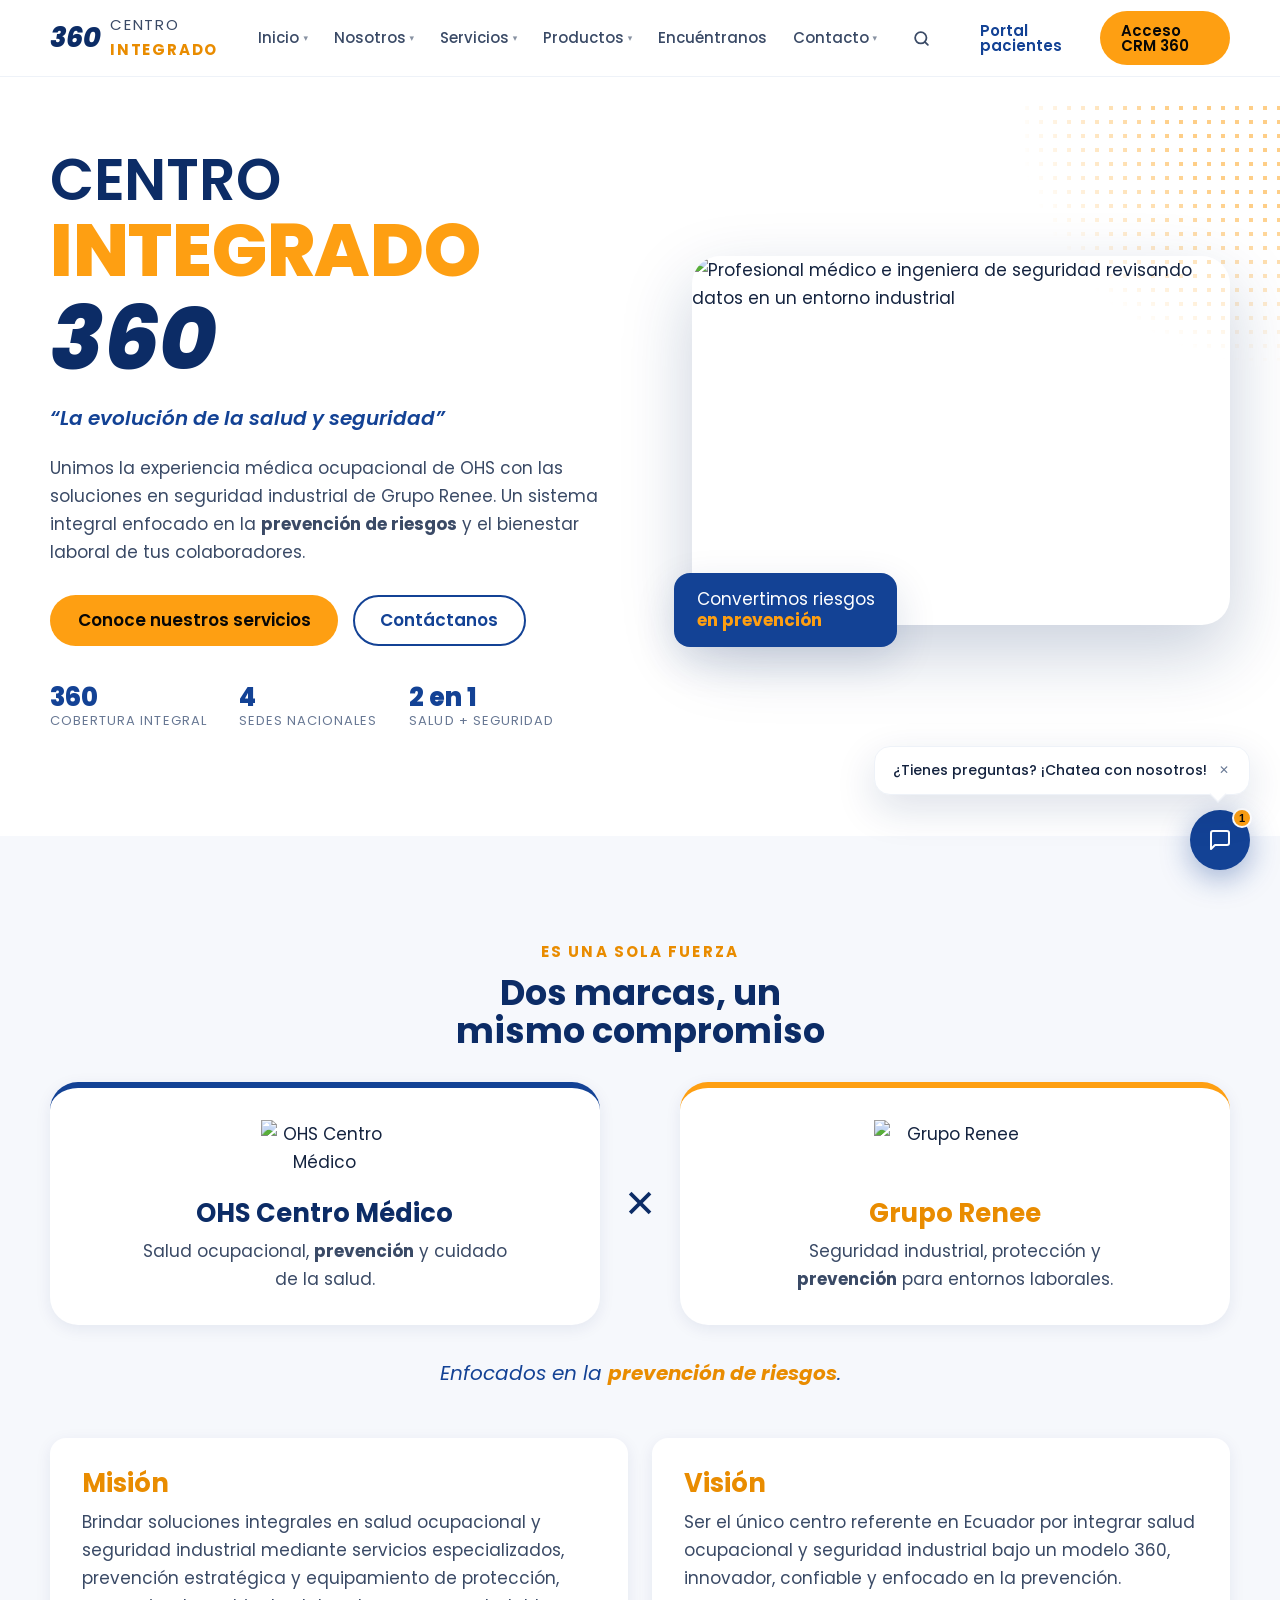
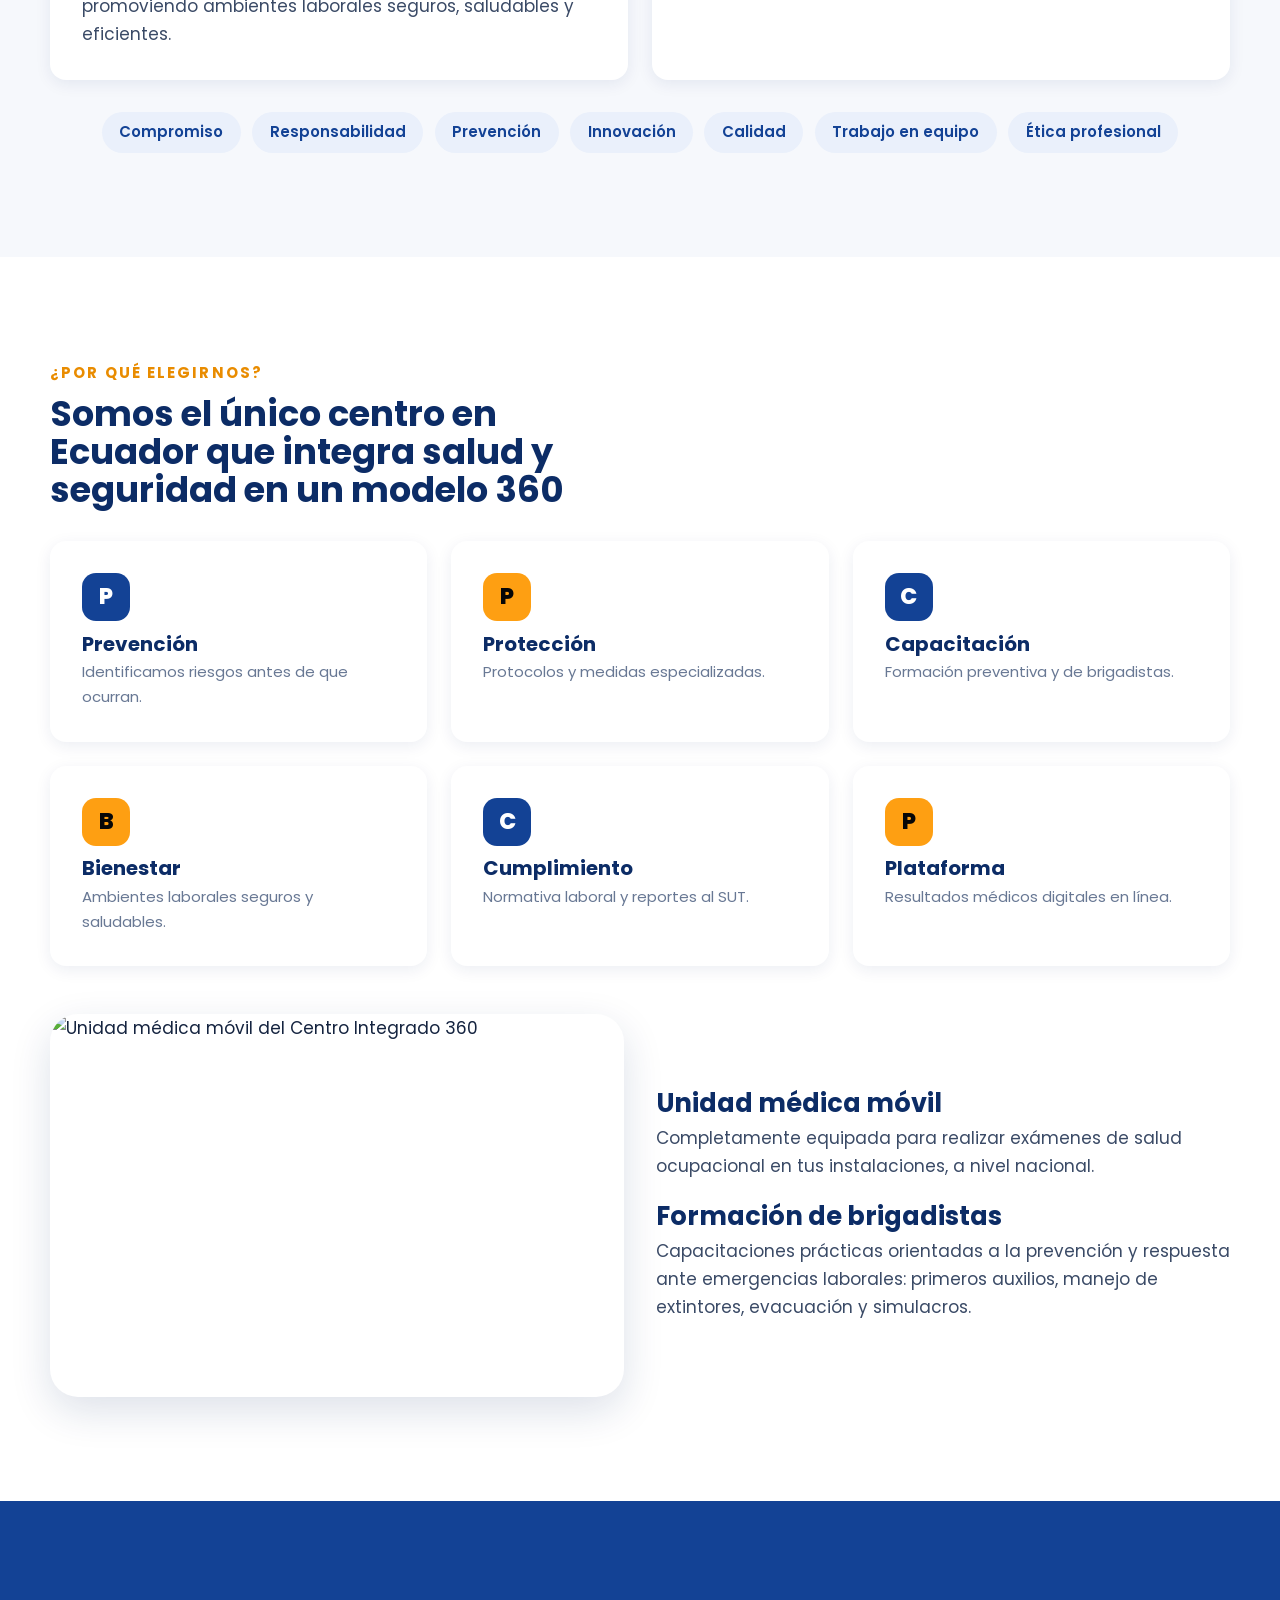
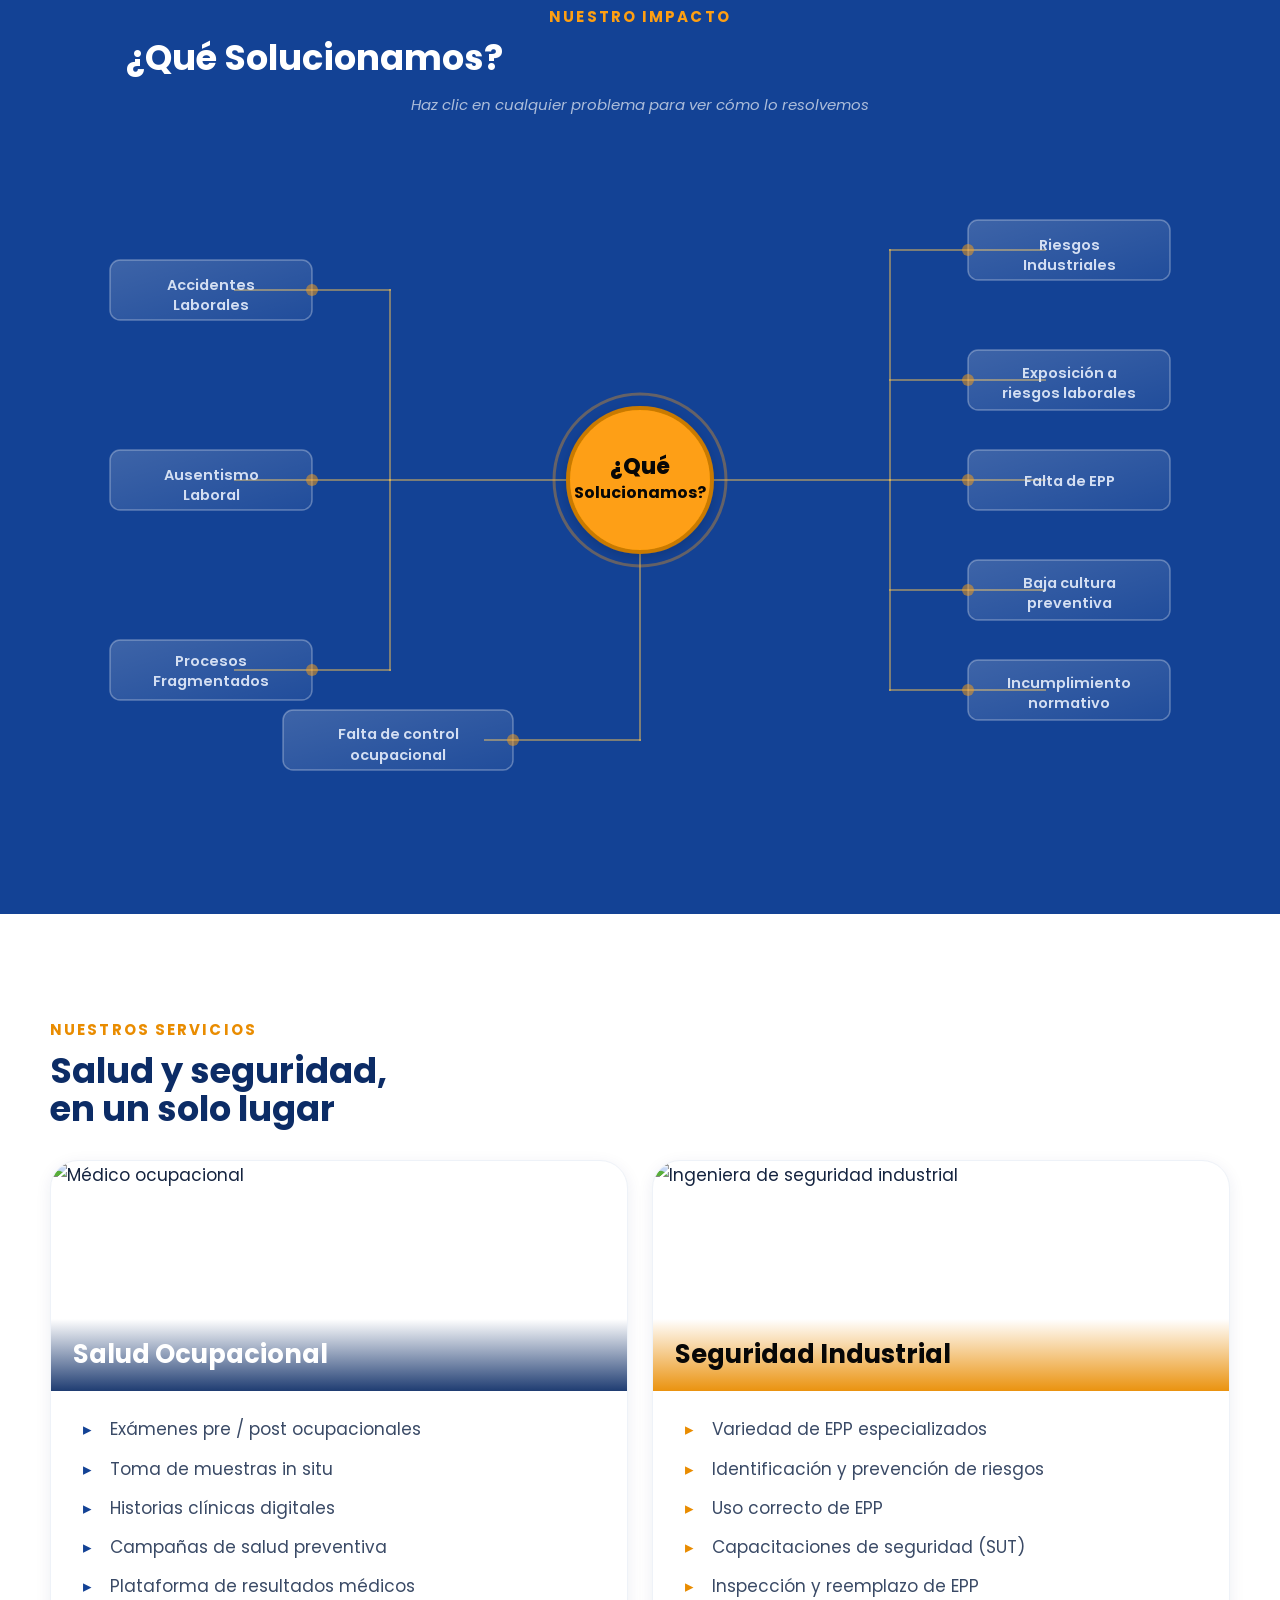
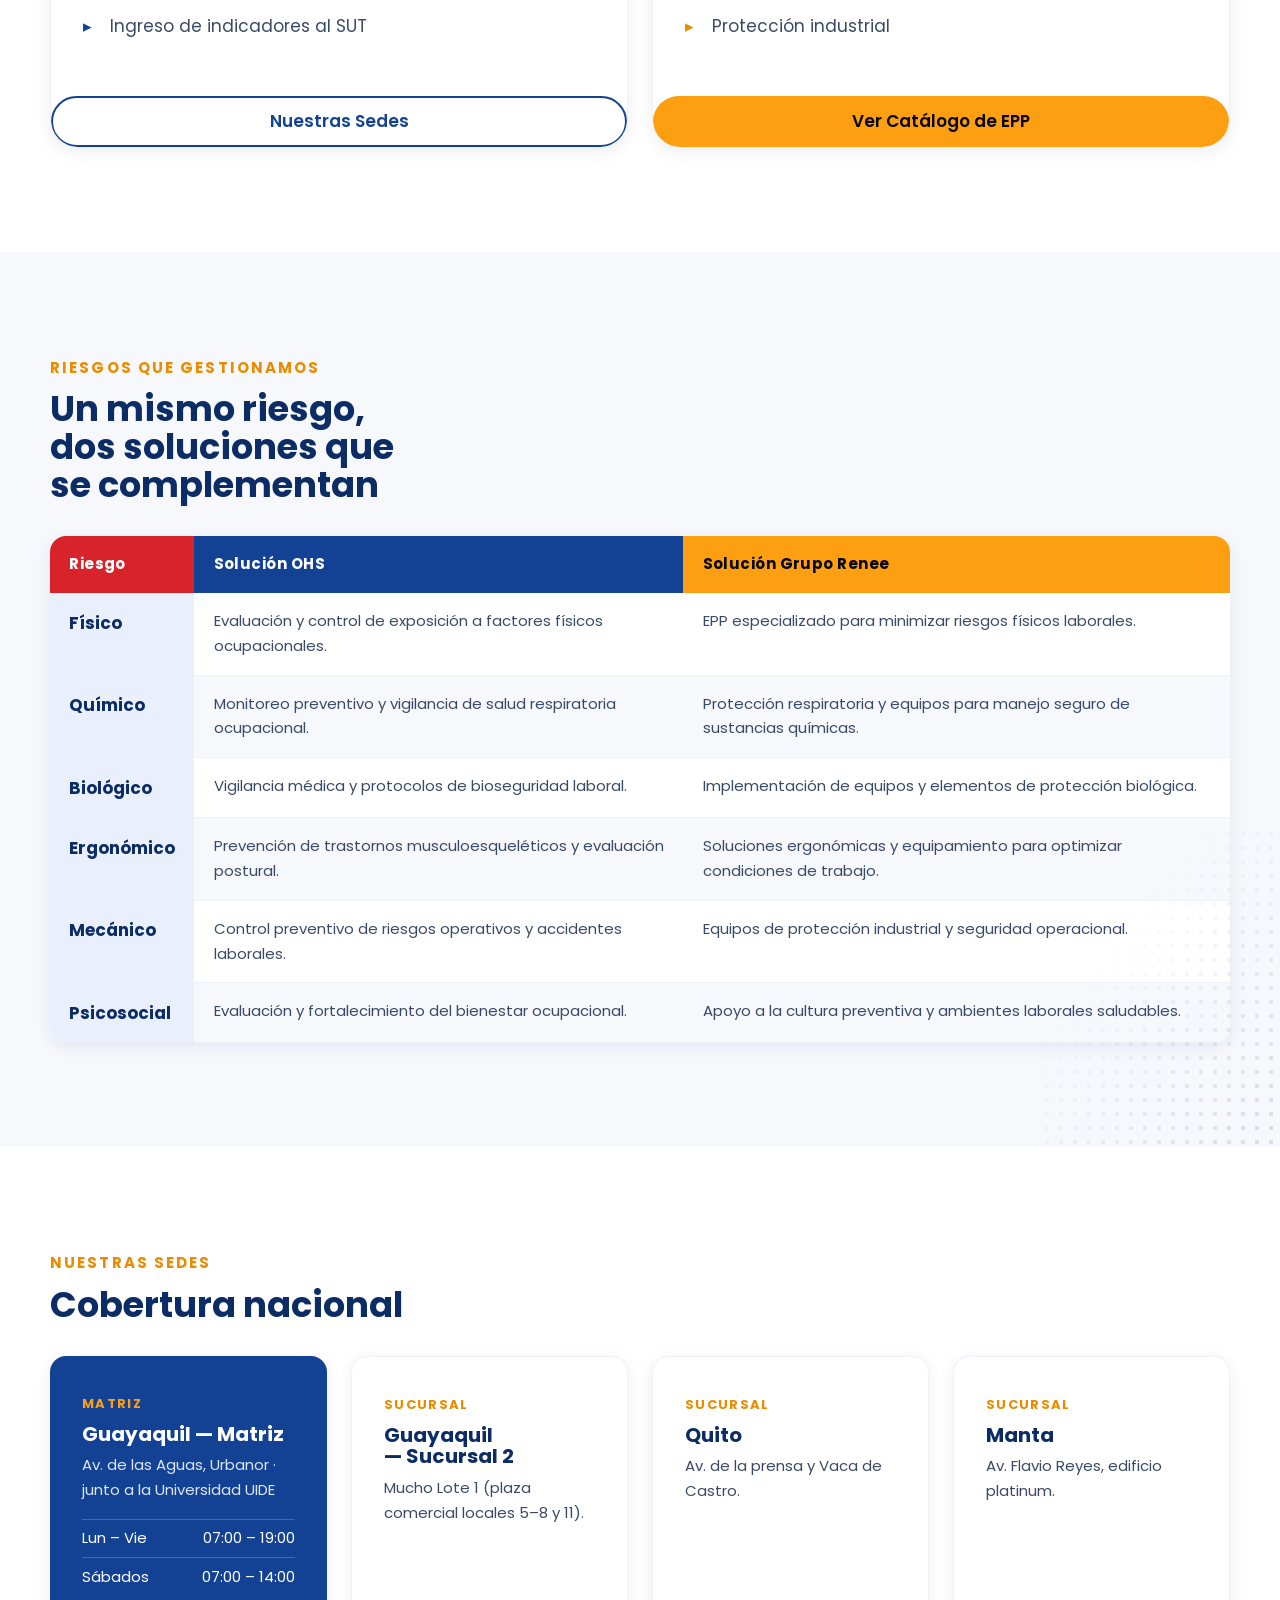
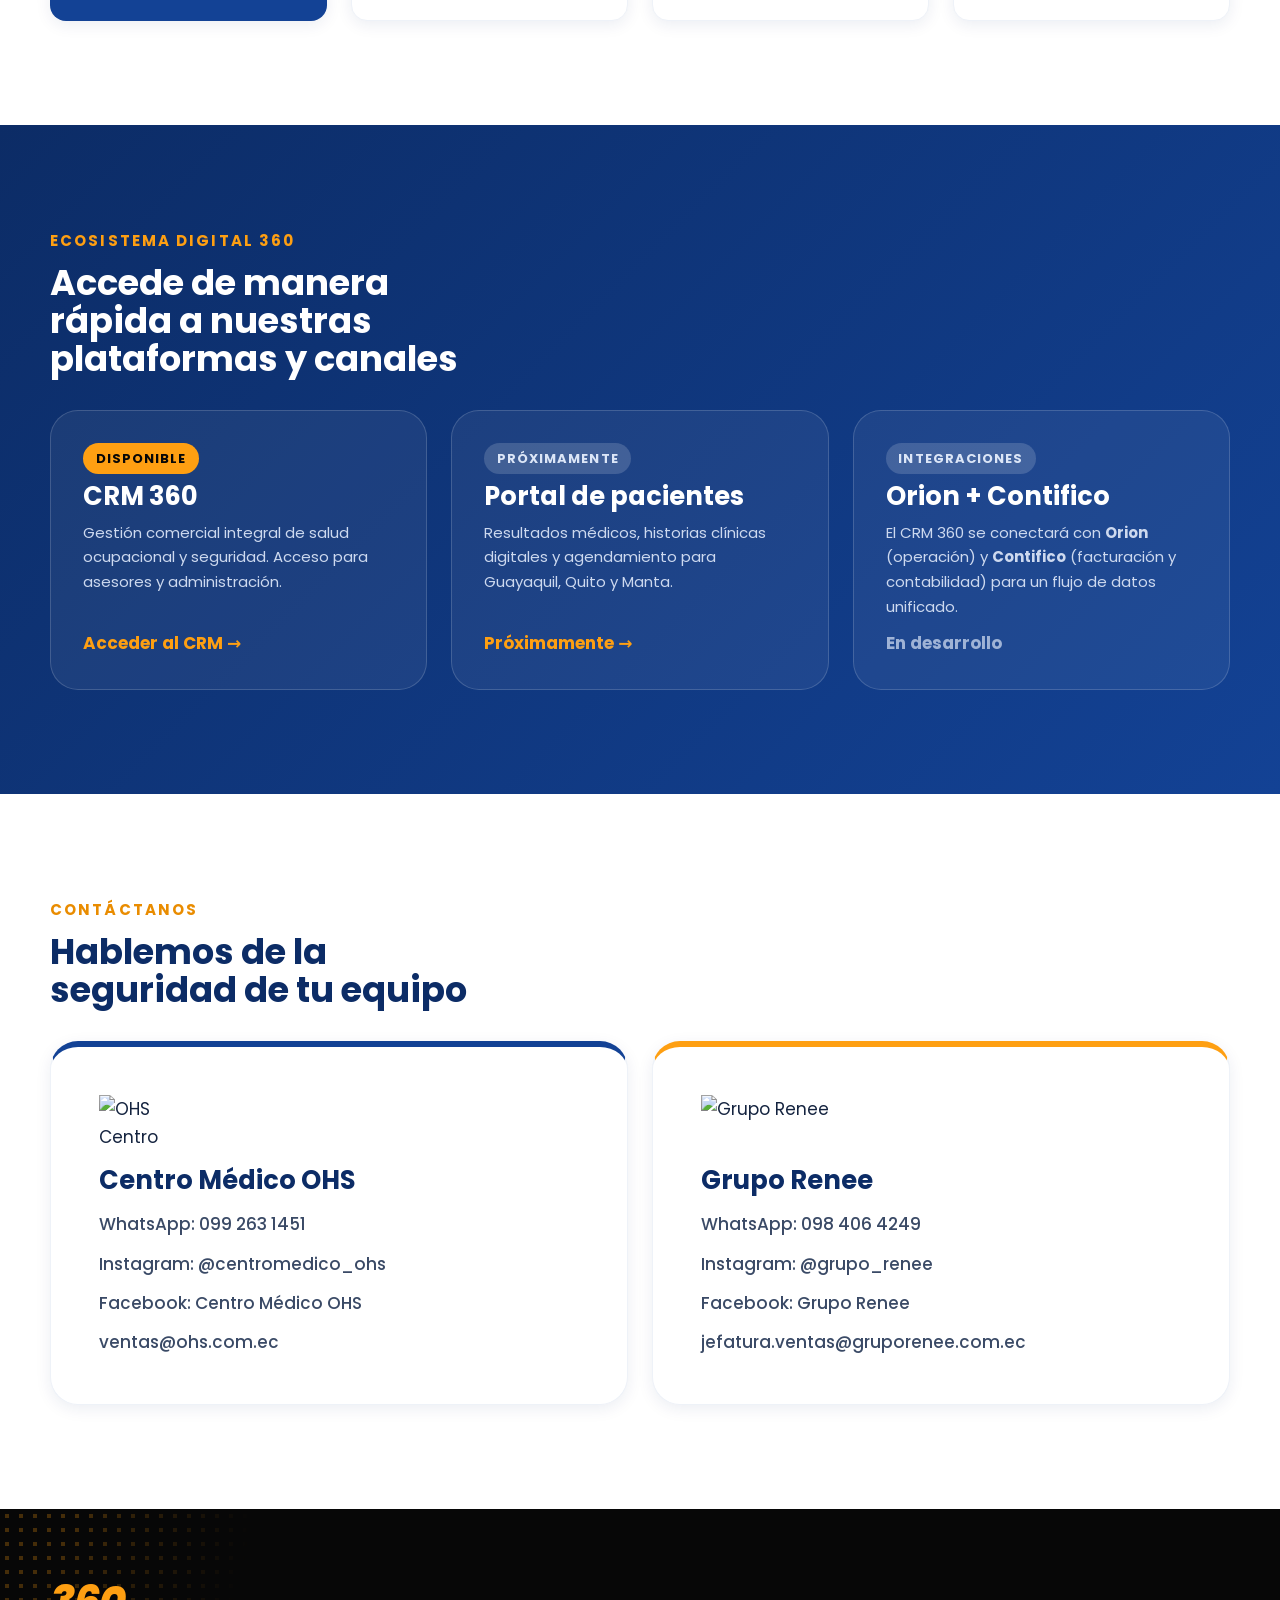
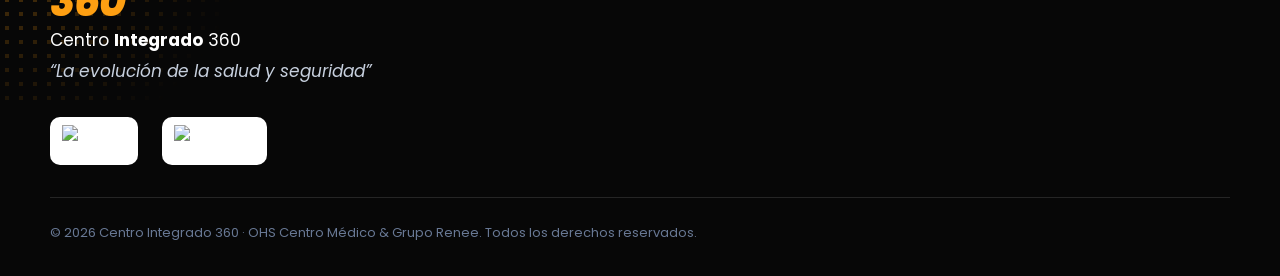
==== index.html @ b05e86d2 "Productos" ====
<!DOCTYPE html>
<html lang="es">

<head>
  <meta charset="UTF-8" />
  <meta name="viewport" content="width=device-width, initial-scale=1.0" />
  <title>Centro Integrado 360 | OHS Centro Médico + Grupo Renee</title>
  <meta name="description"
    content="Centro Integrado 360: la unión de OHS Centro Médico y Grupo Renee. Salud ocupacional y seguridad industrial bajo un solo modelo 360. Guayaquil, Quito y Manta." />
  <meta name="theme-color" content="#134295" />

  <!-- Open Graph -->
  <meta property="og:title" content="Centro Integrado 360 | La evolución de la salud y seguridad" />
  <meta property="og:description"
    content="Salud ocupacional + seguridad industrial, 2 en 1. Convertimos riesgos en prevención." />
  <meta property="og:type" content="website" />

  <!-- Tipografías de marca: Poppins (Google) + Garet (Fontshare) -->
  <link rel="preconnect" href="https://fonts.googleapis.com" />
  <link rel="preconnect" href="https://fonts.gstatic.com" crossorigin />
  <link
    href="https://fonts.googleapis.com/css2?family=Poppins:ital,wght@0,400;0,500;0,600;0,700;0,800;1,800&display=swap"
    rel="stylesheet" />
  <link href="https://api.fontshare.com/v2/css?f[]=garet@400,500,700&display=swap" rel="stylesheet" />

  <link rel="stylesheet" href="assets/css/styles.css" />
  <link rel="stylesheet" href="assets/css/styles-responsive.css" />
</head>

<body>
  <a class="skip-link" href="#main">Saltar al contenido</a>

  <!-- ===================== HEADER / NAV ===================== -->
  <header class="site-header" id="top">
    <div class="container header-inner">
      <a href="#top" class="brand" aria-label="Centro Integrado 360 - inicio">
        <span class="brand-360">360</span>
        <span class="brand-text">Centro <strong>Integrado</strong></span>
      </a>

      <nav class="main-nav" id="mainNav" aria-label="Navegación principal">

        <!-- Inicio ▼ -->
        <div class="nav-item-dropdown">
          <a href="#top" class="dropdown-trigger">Inicio <span class="arrow-down">▾</span></a>
          <div class="dropdown-menu">
            <a href="#top">Inicio</a>
            <a href="#nosotros">¿Quiénes somos?</a>
            <a href="encuentranos.html">Nuestras sedes</a>
          </div>
        </div>

        <!-- Nosotros ▼ -->
        <div class="nav-item-dropdown">
          <a href="nosotros.html" class="dropdown-trigger">Nosotros <span class="arrow-down">▾</span></a>
          <div class="dropdown-menu">
            <a href="nosotros.html#quienes">¿Quiénes somos?</a>
            <a href="nosotros.html#mvv">Misión y Visión</a>
            <a href="nosotros.html#porque">¿Por qué elegirnos?</a>
          </div>
        </div>

        <!-- Servicios ▼ (Salud Ocupacional / Seguridad Industrial / Particular) -->
        <div class="nav-item-dropdown">
          <a href="#servicios" class="dropdown-trigger">Servicios <span class="arrow-down">▾</span></a>
          <div class="dropdown-menu">
            <a href="#servicios">Salud Ocupacional</a>
            <a href="#servicios">Seguridad Industrial</a>
            <a href="particulares.html">Particular</a>
          </div>
        </div>

        <!-- Productos ▼ -->
        <div class="nav-item-dropdown">
          <a href="productos.html" class="dropdown-trigger">Productos <span class="arrow-down">▾</span></a>
          <div class="dropdown-menu">
            <a href="productos.html">Catálogo EPP</a>
          </div>
        </div>

        <!-- Encuéntranos -->
        <a href="encuentranos.html" class="dropdown-trigger">Encuéntranos</a>

        <!-- Contacto ▼ -->
        <div class="nav-item-dropdown">
          <a href="contacto.html" class="dropdown-trigger">Contacto <span class="arrow-down">▾</span></a>
          <div class="dropdown-menu">
            <a href="contacto.html">Formulario de Contacto</a>
            <a href="#contacto">Canales de WhatsApp</a>
          </div>
        </div>

        <!-- Búsqueda -->
        <button class="search-trigger-btn" id="searchTriggerBtn" aria-label="Buscar en el sitio">
          <svg width="17" height="17" viewBox="0 0 24 24" fill="none" stroke="currentColor" stroke-width="2.5"
            stroke-linecap="round" stroke-linejoin="round">
            <circle cx="11" cy="11" r="8"></circle>
            <line x1="21" y1="21" x2="16.65" y2="16.65"></line>
          </svg>
        </button>

      </nav>


      <div class="header-cta">
        <a href="#ecosistema" class="btn btn-ghost btn-sm">Portal pacientes</a>
        <a href="#ecosistema" class="btn btn-primary btn-sm">Acceso CRM 360</a>
      </div>

      <button class="nav-toggle" id="navToggle" aria-label="Abrir menú" aria-expanded="false" aria-controls="mainNav">
        <span></span><span></span><span></span>
      </button>
    </div>
  </header>

  <main id="main">
    <!-- ===================== HERO ===================== -->
    <section class="hero" aria-labelledby="hero-title">
      <div class="hero-dots hero-dots--tl" aria-hidden="true"></div>
      <div class="container hero-grid">
        <div class="hero-copy">
          <h1 id="hero-title" class="display">
            <span class="d-line1">CENTRO</span>
            <span class="d-line2">INTEGRADO</span>
            <span class="d-line3">360</span>
          </h1>
          <p class="hero-tagline">“La evolución de la salud y seguridad”</p>
          <p class="hero-lead">
            Unimos la experiencia médica ocupacional de OHS con las soluciones en
            seguridad industrial de Grupo Renee. Un sistema integral enfocado en la
            <strong>prevención de riesgos</strong> y el bienestar laboral de tus colaboradores.
          </p>
          <div class="hero-actions">
            <a href="#servicios" class="btn btn-primary">Conoce nuestros servicios</a>
            <a href="contacto.html" class="btn btn-outline">Contáctanos</a>
          </div>

          <ul class="hero-stats" aria-label="Indicadores clave">
            <li><span class="stat-num">360</span><span class="stat-label">Cobertura integral</span></li>
            <li><span class="stat-num">4</span><span class="stat-label">Sedes nacionales</span></li>
            <li><span class="stat-num">2 en 1</span><span class="stat-label">Salud + Seguridad</span></li>
          </ul>
        </div>

        <figure class="hero-figure">
          <img src="assets/img/hero-team.jpg" width="1310" height="648" fetchpriority="high"
            alt="Profesional médico e ingeniera de seguridad revisando datos en un entorno industrial" />
          <figcaption class="hero-badge">
            <span>Convertimos riesgos<br><strong>en prevención</strong></span>
          </figcaption>
        </figure>
      </div>
    </section>

    <!-- ===================== UNA SOLA FUERZA / NOSOTROS ===================== -->
    <section class="section fuerza" id="nosotros" aria-labelledby="fuerza-title">
      <div class="container">
        <p class="section-kicker">Es una sola fuerza</p>
        <h2 id="fuerza-title" class="section-title">Dos marcas, un mismo compromiso</h2>

        <div class="fuerza-grid">
          <article class="brand-card brand-card--ohs">
            <img class="brand-logo" src="assets/img/logo-ohs.png" alt="OHS Centro Médico" width="716" height="358"
              loading="lazy" />
            <h3>OHS Centro Médico</h3>
            <p>Salud ocupacional, <strong>prevención</strong> y cuidado de la salud.</p>
          </article>

          <div class="fuerza-x" aria-hidden="true">✕</div>

          <article class="brand-card brand-card--renee">
            <img class="brand-logo" src="assets/img/logo-renee.png" alt="Grupo Renee" width="855" height="339"
              loading="lazy" />
            <h3>Grupo Renee</h3>
            <p>Seguridad industrial, protección y <strong>prevención</strong> para entornos laborales.</p>
          </article>
        </div>

        <p class="fuerza-foot">Enfocados en la <strong>prevención de riesgos</strong>.</p>

        <div class="mv-grid">
          <article class="mv-card">
            <h4>Misión</h4>
            <p>Brindar soluciones integrales en salud ocupacional y seguridad industrial mediante servicios
              especializados, prevención estratégica y equipamiento de protección, promoviendo ambientes laborales
              seguros, saludables y eficientes.</p>
          </article>
          <article class="mv-card">
            <h4>Visión</h4>
            <p>Ser el único centro referente en Ecuador por integrar salud ocupacional y seguridad industrial bajo un
              modelo 360, innovador, confiable y enfocado en la prevención.</p>
          </article>
        </div>

        <ul class="valores" aria-label="Nuestros valores">
          <li>Compromiso</li>
          <li>Responsabilidad</li>
          <li>Prevención</li>
          <li>Innovación</li>
          <li>Calidad</li>
          <li>Trabajo en equipo</li>
          <li>Ética profesional</li>
        </ul>
      </div>
    </section>

    <!-- ===================== POR QUÉ ELEGIRNOS ===================== -->
    <section class="section porque" aria-labelledby="porque-title">
      <div class="container">
        <p class="section-kicker">¿Por qué elegirnos?</p>
        <h2 id="porque-title" class="section-title">Somos el único centro en Ecuador que integra salud y seguridad en un
          modelo 360</h2>

        <div class="ventajas-grid">
          <article class="ventaja"><span class="v-ic">P</span>
            <h4>Prevención</h4>
            <p>Identificamos riesgos antes de que ocurran.</p>
          </article>
          <article class="ventaja"><span class="v-ic">P</span>
            <h4>Protección</h4>
            <p>Protocolos y medidas especializadas.</p>
          </article>
          <article class="ventaja"><span class="v-ic">C</span>
            <h4>Capacitación</h4>
            <p>Formación preventiva y de brigadistas.</p>
          </article>
          <article class="ventaja"><span class="v-ic">B</span>
            <h4>Bienestar</h4>
            <p>Ambientes laborales seguros y saludables.</p>
          </article>
          <article class="ventaja"><span class="v-ic">C</span>
            <h4>Cumplimiento</h4>
            <p>Normativa laboral y reportes al SUT.</p>
          </article>
          <article class="ventaja"><span class="v-ic">P</span>
            <h4>Plataforma</h4>
            <p>Resultados médicos digitales en línea.</p>
          </article>
        </div>

        <div class="movil-grid">
          <figure class="movil-fig">
            <img src="assets/img/unidad-movil.jpg" alt="Unidad médica móvil del Centro Integrado 360" width="1012"
              height="674" loading="lazy" />
          </figure>
          <div class="movil-copy">
            <h3>Unidad médica móvil</h3>
            <p>Completamente equipada para realizar exámenes de salud ocupacional en tus instalaciones, a nivel
              nacional.</p>
            <h3 class="mt">Formación de brigadistas</h3>
            <p>Capacitaciones prácticas orientadas a la prevención y respuesta ante emergencias laborales: primeros
              auxilios, manejo de extintores, evacuación y simulacros.</p>
          </div>
        </div>
      </div>
    </section>

    <!-- ===================== QUÉ SOLUCIONAMOS (MAPA MENTAL SVG DESPLEGABLE) ===================== -->
    <section class="section solucionamos" id="solucionamos" aria-labelledby="sol-title">
      <div class="container">
        <div class="sol-header-block">
          <p class="section-kicker section-kicker--light">Nuestro impacto</p>
          <h2 id="sol-title" class="section-title section-title--light">¿Qué Solucionamos?</h2>
          <p class="sol-subtitle">Haz clic en cualquier problema para ver cómo lo resolvemos</p>
        </div>

        <!-- MAPA MENTAL SVG — ESTILO ÁRBOL ORTOGONAL (borrador) -->
        <div class="mindmap-wrap" id="mindmapStage" role="region"
          aria-label="Diagrama interactivo de problemas que solucionamos">

          <svg class="mindmap-full-svg" viewBox="0 0 1100 660" xmlns="http://www.w3.org/2000/svg" aria-hidden="true">
            <defs>
              <linearGradient id="nodeGrad" x1="0%" y1="0%" x2="100%" y2="100%">
                <stop offset="0%" style="stop-color:rgba(255,255,255,0.18)" />
                <stop offset="100%" style="stop-color:rgba(255,255,255,0.06)" />
              </linearGradient>
              <linearGradient id="nodeActive" x1="0%" y1="0%" x2="100%" y2="100%">
                <stop offset="0%" style="stop-color:rgba(254,159,18,0.35)" />
                <stop offset="100%" style="stop-color:rgba(254,159,18,0.12)" />
              </linearGradient>
              <filter id="shadow" x="-20%" y="-20%" width="140%" height="140%">
                <feDropShadow dx="0" dy="4" stdDeviation="6" flood-color="rgba(0,0,0,0.3)" flood-opacity="0.5" />
              </filter>
              <filter id="shadowActive" x="-20%" y="-20%" width="140%" height="140%">
                <feDropShadow dx="0" dy="6" stdDeviation="10" flood-color="rgba(254,159,18,0.6)" flood-opacity="0.8" />
              </filter>
            </defs>

            <!-- ============================================================
                 LÍNEAS ORTOGONALES (en L) — como en el borrador
                 Centro: cx=550, cy=330
                 ============================================================ -->

            <!-- === RAMA IZQUIERDA: troncal horizontal desde centro hasta columna izq === -->
            <!-- Troncal horizontal izquierda (550→300, y=330) -->
            <polyline class="mm-line" data-delay="0" points="478,330 300,330" />
            <!-- Vertical izquierda (300, 140 → 520) -->
            <polyline class="mm-line" data-delay="40" points="300,140 300,520" />
            <!-- Horizontales hacia los nodos izquierdos -->
            <polyline class="mm-line" data-delay="80" points="300,140 145,140" /> <!-- Accidentes -->
            <polyline class="mm-line" data-delay="160" points="300,330 145,330" /> <!-- Ausentismo -->
            <polyline class="mm-line" data-delay="240" points="300,520 145,520" /> <!-- Procesos -->

            <!-- === RAMA DERECHA: troncal horizontal desde centro hasta columna der === -->
            <!-- Troncal horizontal derecha (550→800, y=330) -->
            <polyline class="mm-line" data-delay="60" points="622,330 800,330" />
            <!-- Vertical derecha (800, 100 → 540) -->
            <polyline class="mm-line" data-delay="100" points="800,100 800,540" />
            <!-- Horizontales hacia los nodos derechos -->
            <polyline class="mm-line" data-delay="120" points="800,100  955,100" /> <!-- Riesgos Ind. -->
            <polyline class="mm-line" data-delay="200" points="800,230  955,230" /> <!-- Exposición -->
            <polyline class="mm-line" data-delay="280" points="800,330  955,330" /> <!-- Falta EPP -->
            <polyline class="mm-line" data-delay="360" points="800,440  955,440" /> <!-- Baja cultura -->
            <polyline class="mm-line" data-delay="440" points="800,540  955,540" /> <!-- Incumplimiento -->

            <!-- === RAMA INFERIOR: desde centro hacia abajo === -->
            <polyline class="mm-line" data-delay="520" points="550,402 550,590" />
            <polyline class="mm-line" data-delay="540" points="550,590 395,590" /> <!-- Falta control -->

            <!-- ===== NODO CENTRAL ===== -->
            <g class="mm-center-g" data-delay="0">
              <circle class="mm-pulse-ring" cx="550" cy="330" r="86" />
              <circle class="mm-center-circle" cx="550" cy="330" r="72" filter="url(#shadow)" />
              <text class="mm-center-text" x="550" y="318">¿Qué</text>
              <text class="mm-center-text mm-center-text--sub" x="550" y="344">Solucionamos?</text>
            </g>

            <!-- ===== NODOS IZQUIERDA ===== -->

            <!-- 1. Accidentes Laborales -->
            <g class="mm-branch" data-node="accidentes" data-delay="100" tabindex="0" role="button"
              aria-label="Accidentes Laborales — haz clic para ver más">
              <rect class="mm-branch-rect" x="20" y="110" width="202" height="60" rx="10" />
              <text class="mm-branch-text" x="121" y="136">Accidentes</text>
              <text class="mm-branch-text" x="121" y="156">Laborales</text>
              <circle class="mm-branch-dot" cx="222" cy="140" r="6" />
            </g>

            <!-- 2. Ausentismo Laboral -->
            <g class="mm-branch" data-node="ausentismo" data-delay="180" tabindex="0" role="button"
              aria-label="Ausentismo laboral — haz clic para ver más">
              <rect class="mm-branch-rect" x="20" y="300" width="202" height="60" rx="10" />
              <text class="mm-branch-text" x="121" y="326">Ausentismo</text>
              <text class="mm-branch-text" x="121" y="346">Laboral</text>
              <circle class="mm-branch-dot" cx="222" cy="330" r="6" />
            </g>

            <!-- 3. Procesos fragmentados -->
            <g class="mm-branch" data-node="procesos" data-delay="260" tabindex="0" role="button"
              aria-label="Procesos fragmentados — haz clic para ver más">
              <rect class="mm-branch-rect" x="20" y="490" width="202" height="60" rx="10" />
              <text class="mm-branch-text" x="121" y="512">Procesos</text>
              <text class="mm-branch-text" x="121" y="532">Fragmentados</text>
              <circle class="mm-branch-dot" cx="222" cy="520" r="6" />
            </g>

            <!-- ===== NODOS DERECHA ===== -->

            <!-- 4. Riesgos Industriales -->
            <g class="mm-branch" data-node="riesgos" data-delay="120" tabindex="0" role="button"
              aria-label="Riesgos Industriales — haz clic para ver más">
              <rect class="mm-branch-rect" x="878" y="70" width="202" height="60" rx="10" />
              <text class="mm-branch-text" x="979" y="96">Riesgos</text>
              <text class="mm-branch-text" x="979" y="116">Industriales</text>
              <circle class="mm-branch-dot" cx="878" cy="100" r="6" />
            </g>

            <!-- 5. Exposición a riesgos laborales -->
            <g class="mm-branch" data-node="exposicion" data-delay="200" tabindex="0" role="button"
              aria-label="Exposición a riesgos laborales — haz clic para ver más">
              <rect class="mm-branch-rect" x="878" y="200" width="202" height="60" rx="10" />
              <text class="mm-branch-text" x="979" y="224">Exposición a</text>
              <text class="mm-branch-text" x="979" y="244">riesgos laborales</text>
              <circle class="mm-branch-dot" cx="878" cy="230" r="6" />
            </g>

            <!-- 6. Falta de EPP -->
            <g class="mm-branch" data-node="epp" data-delay="280" tabindex="0" role="button"
              aria-label="Falta de EPP — haz clic para ver más">
              <rect class="mm-branch-rect" x="878" y="300" width="202" height="60" rx="10" />
              <text class="mm-branch-text" x="979" y="332">Falta de EPP</text>
              <circle class="mm-branch-dot" cx="878" cy="330" r="6" />
            </g>

            <!-- 7. Baja cultura preventiva -->
            <g class="mm-branch" data-node="cultura" data-delay="360" tabindex="0" role="button"
              aria-label="Baja cultura preventiva — haz clic para ver más">
              <rect class="mm-branch-rect" x="878" y="410" width="202" height="60" rx="10" />
              <text class="mm-branch-text" x="979" y="434">Baja cultura</text>
              <text class="mm-branch-text" x="979" y="454">preventiva</text>
              <circle class="mm-branch-dot" cx="878" cy="440" r="6" />
            </g>

            <!-- 8. Incumplimiento normativo -->
            <g class="mm-branch" data-node="incumplimiento" data-delay="440" tabindex="0" role="button"
              aria-label="Incumplimiento normativo — haz clic para ver más">
              <rect class="mm-branch-rect" x="878" y="510" width="202" height="60" rx="10" />
              <text class="mm-branch-text" x="979" y="534">Incumplimiento</text>
              <text class="mm-branch-text" x="979" y="554">normativo</text>
              <circle class="mm-branch-dot" cx="878" cy="540" r="6" />
            </g>

            <!-- ===== NODO INFERIOR ===== -->

            <!-- 9. Falta de control ocupacional -->
            <g class="mm-branch" data-node="control" data-delay="520" tabindex="0" role="button"
              aria-label="Falta de control ocupacional — haz clic para ver más">
              <rect class="mm-branch-rect" x="193" y="560" width="230" height="60" rx="10" />
              <text class="mm-branch-text" x="308" y="585">Falta de control</text>
              <text class="mm-branch-text" x="308" y="606">ocupacional</text>
              <circle class="mm-branch-dot" cx="423" cy="590" r="6" />
            </g>

          </svg>

          <!-- ===== PANEL DESPLEGABLE ===== -->
          <div class="mm-detail-panel" id="mmDetailPanel" aria-live="polite" aria-atomic="true">
            <button class="mm-panel-close" id="mmPanelClose" aria-label="Cerrar detalle">✕</button>
            <div class="mm-panel-inner" id="mmPanelInner">
              <!-- Contenido inyectado por JS -->
            </div>
          </div>

        </div><!-- /mindmap-wrap -->

        <!-- Versión móvil — tarjetas accordion -->
        <div class="mindmap-mobile-fallback" id="mmMobileFallback">
          <div class="mmf-center">¿Qué Solucionamos?</div>
          <div class="mmf-accordion">
            <details class="mmf-item">
              <summary>⚠️ Accidentes Laborales</summary>
              <p>Implementamos protocolos de prevención y vigilancia médica para reducir la siniestralidad en el
                trabajo.</p>
            </details>
            <details class="mmf-item">
              <summary>🛡️ Riesgos Industriales</summary>
              <p>Identificamos y controlamos riesgos físicos, químicos y mecánicos antes de que se conviertan en
                accidentes.</p>
            </details>
            <details class="mmf-item">
              <summary>☢️ Exposición a riesgos laborales</summary>
              <p>Evaluamos y mitigamos la exposición de los trabajadores a agentes nocivos en su entorno laboral.</p>
            </details>
            <details class="mmf-item">
              <summary>📅 Ausentismo laboral</summary>
              <p>Reducimos el ausentismo con campañas preventivas, exámenes periódicos y seguimiento de salud.</p>
            </details>
            <details class="mmf-item">
              <summary>🦺 Falta de EPP</summary>
              <p>Suministramos equipos de protección personal especializados y capacitamos en su uso correcto.</p>
            </details>
            <details class="mmf-item">
              <summary>🔗 Procesos fragmentados</summary>
              <p>Unificamos salud ocupacional y seguridad industrial bajo un solo modelo 360 integrado.</p>
            </details>
            <details class="mmf-item">
              <summary>📊 Falta de control ocupacional</summary>
              <p>Digitalizamos el control con nuestro CRM 360, historias clínicas y reporte al SUT.</p>
            </details>
            <details class="mmf-item">
              <summary>📋 Incumplimiento normativo</summary>
              <p>Garantizamos el cumplimiento de la normativa laboral ecuatoriana y registros en el SUT.</p>
            </details>
            <details class="mmf-item">
              <summary>📚 Baja cultura preventiva</summary>
              <p>Capacitamos brigadistas y equipos de trabajo en prevención, primeros auxilios y cultura de seguridad.
              </p>
            </details>
          </div>
        </div>

      </div>
    </section>


    <!-- ===================== SERVICIOS ===================== -->
    <section class="section servicios" id="servicios" aria-labelledby="serv-title">
      <div class="container">
        <p class="section-kicker">Nuestros servicios</p>
        <h2 id="serv-title" class="section-title">Salud y seguridad, en un solo lugar</h2>

        <div class="serv-grid">
          <article class="serv-card serv-card--salud">
            <div class="serv-head">
              <img src="assets/img/salud-ocupacional.jpg" alt="Médico ocupacional" width="448" height="598"
                loading="lazy" />
              <h3>Salud Ocupacional</h3>
            </div>
            <ul>
              <li>Exámenes pre / post ocupacionales</li>
              <li>Toma de muestras in situ</li>
              <li>Historias clínicas digitales</li>
              <li>Campañas de salud preventiva</li>
              <li>Plataforma de resultados médicos</li>
              <li>Ingreso de indicadores al SUT</li>
            </ul>
            <div style="margin-top: 1.5rem; text-align: center; width: 100%;">
              <a href="encuentranos.html" class="btn btn-outline"
                style="width: 100%; justify-content: center; display: inline-flex; border-color: var(--azul); color: var(--azul);">Nuestras
                Sedes</a>
            </div>
          </article>

          <article class="serv-card serv-card--seguridad">
            <div class="serv-head">
              <img src="assets/img/seguridad-industrial.jpg" alt="Ingeniera de seguridad industrial" width="922"
                height="922" loading="lazy" />
              <h3>Seguridad Industrial</h3>
            </div>
            <ul>
              <li>Variedad de EPP especializados</li>
              <li>Identificación y prevención de riesgos</li>
              <li>Uso correcto de EPP</li>
              <li>Capacitaciones de seguridad (SUT)</li>
              <li>Inspección y reemplazo de EPP</li>
              <li>Protección industrial</li>
            </ul>
            <div style="margin-top: 1.5rem; text-align: center; width: 100%;">
              <a href="productos.html" class="btn btn-primary"
                style="width: 100%; justify-content: center; display: inline-flex;">Ver Catálogo de EPP</a>
            </div>
          </article>
        </div>
      </div>
    </section>

    <!-- ===================== RIESGOS 360 ===================== -->
    <section class="section riesgos" id="riesgos" aria-labelledby="riesgos-title">
      <div class="riesgos-dots" aria-hidden="true"></div>
      <div class="container">
        <p class="section-kicker">Riesgos que gestionamos</p>
        <h2 id="riesgos-title" class="section-title">Un mismo riesgo, dos soluciones que se complementan</h2>

        <div class="table-wrap">
          <table class="riesgos-table">
            <thead>
              <tr>
                <th scope="col" class="th-riesgo">Riesgo</th>
                <th scope="col" class="th-ohs">Solución OHS</th>
                <th scope="col" class="th-renee">Solución Grupo Renee</th>
              </tr>
            </thead>
            <tbody>
              <tr>
                <th scope="row">Físico</th>
                <td>Evaluación y control de exposición a factores físicos ocupacionales.</td>
                <td>EPP especializado para minimizar riesgos físicos laborales.</td>
              </tr>
              <tr>
                <th scope="row">Químico</th>
                <td>Monitoreo preventivo y vigilancia de salud respiratoria ocupacional.</td>
                <td>Protección respiratoria y equipos para manejo seguro de sustancias químicas.</td>
              </tr>
              <tr>
                <th scope="row">Biológico</th>
                <td>Vigilancia médica y protocolos de bioseguridad laboral.</td>
                <td>Implementación de equipos y elementos de protección biológica.</td>
              </tr>
              <tr>
                <th scope="row">Ergonómico</th>
                <td>Prevención de trastornos musculoesqueléticos y evaluación postural.</td>
                <td>Soluciones ergonómicas y equipamiento para optimizar condiciones de trabajo.</td>
              </tr>
              <tr>
                <th scope="row">Mecánico</th>
                <td>Control preventivo de riesgos operativos y accidentes laborales.</td>
                <td>Equipos de protección industrial y seguridad operacional.</td>
              </tr>
              <tr>
                <th scope="row">Psicosocial</th>
                <td>Evaluación y fortalecimiento del bienestar ocupacional.</td>
                <td>Apoyo a la cultura preventiva y ambientes laborales saludables.</td>
              </tr>
            </tbody>
          </table>
        </div>
      </div>
    </section>



    <!-- ===================== SUCURSALES ===================== -->
    <section class="section sucursales" id="sucursales" aria-labelledby="suc-title">
      <div class="container">
        <p class="section-kicker">Nuestras sedes</p>
        <h2 id="suc-title" class="section-title">Cobertura nacional</h2>

        <div class="suc-grid">
          <article class="suc-card suc-card--matriz">
            <span class="suc-tag">Matriz</span>
            <h3>Guayaquil — Matriz</h3>
            <p class="suc-addr">Av. de las Aguas, Urbanor · junto a la Universidad UIDE</p>
            <ul class="suc-hours">
              <li><span>Lun – Vie</span><span>07:00 – 19:00</span></li>
              <li><span>Sábados</span><span>07:00 – 14:00</span></li>
            </ul>
          </article>
          <article class="suc-card">
            <span class="suc-tag">Sucursal</span>
            <h3>Guayaquil — Sucursal 2</h3>
            <p class="suc-addr">Mucho Lote 1 (plaza comercial locales 5–8 y 11).</p>
          </article>
          <article class="suc-card">
            <span class="suc-tag">Sucursal</span>
            <h3>Quito</h3>
            <p class="suc-addr">Av. de la prensa y Vaca de Castro.</p>
          </article>
          <article class="suc-card">
            <span class="suc-tag">Sucursal</span>
            <h3>Manta</h3>
            <p class="suc-addr">Av. Flavio Reyes, edificio platinum.</p>
          </article>
        </div>
      </div>
    </section>

    <!-- ===================== ECOSISTEMA DIGITAL ===================== -->
    <section class="section ecosistema" id="ecosistema" aria-labelledby="eco-title">
      <div class="container">
        <p class="section-kicker section-kicker--light">Ecosistema digital 360</p>
        <h2 id="eco-title" class="section-title section-title--light">Accede de manera rápida a nuestras plataformas y
          canales</h2>

        <div class="eco-grid">
          <a class="eco-card" href="#" data-status="activo">
            <span class="eco-badge eco-badge--on">Disponible</span>
            <h3>CRM 360</h3>
            <p>Gestión comercial integral de salud ocupacional y seguridad. Acceso para asesores y administración.</p>
            <span class="eco-link">Acceder al CRM →</span>
          </a>

          <a class="eco-card" href="#" data-status="proximo">
            <span class="eco-badge">Próximamente</span>
            <h3>Portal de pacientes</h3>
            <p>Resultados médicos, historias clínicas digitales y agendamiento para Guayaquil, Quito y Manta.</p>
            <span class="eco-link">Próximamente →</span>
          </a>

          <div class="eco-card eco-card--info">
            <span class="eco-badge">Integraciones</span>
            <h3>Orion + Contifico</h3>
            <p>El CRM 360 se conectará con <strong>Orion</strong> (operación) y <strong>Contifico</strong> (facturación
              y contabilidad) para un flujo de datos unificado.</p>
            <span class="eco-link eco-link--muted">En desarrollo</span>
          </div>
        </div>
      </div>
    </section>

    <!-- ===================== CONTACTO ===================== -->
    <section class="section contacto" id="contacto" aria-labelledby="con-title">
      <div class="container">
        <p class="section-kicker">Contáctanos</p>
        <h2 id="con-title" class="section-title">Hablemos de la seguridad de tu equipo</h2>

        <div class="contacto-grid">
          <article class="con-card con-card--ohs">
            <img class="con-logo" src="assets/img/logo-ohs.png" alt="OHS Centro Médico" width="716" height="358"
              loading="lazy" />
            <h3>Centro Médico OHS</h3>
            <ul class="con-list">
              <li><a href="https://wa.me/593992631451">WhatsApp: 099 263 1451</a></li>
              <li><a href="https://instagram.com/centromedico_ohs">Instagram: @centromedico_ohs</a></li>
              <li><a href="https://facebook.com/centromedicoohs">Facebook: Centro Médico OHS</a></li>
              <li><a href="mailto:ventas@ohs.com.ec">ventas@ohs.com.ec</a></li>
            </ul>
          </article>

          <article class="con-card con-card--renee">
            <img class="con-logo" src="assets/img/logo-renee.png" alt="Grupo Renee" width="855" height="339"
              loading="lazy" />
            <h3>Grupo Renee</h3>
            <ul class="con-list">
              <li><a href="https://wa.me/593984064249">WhatsApp: 098 406 4249</a></li>
              <li><a href="https://instagram.com/grupo_renee">Instagram: @grupo_renee</a></li>
              <li><a href="https://facebook.com/gruporenee">Facebook: Grupo Renee</a></li>
              <li><a href="mailto:jefatura.ventas@gruporenee.com.ec">jefatura.ventas@gruporenee.com.ec</a></li>
            </ul>
          </article>
        </div>
      </div>
    </section>
  </main>

  <!-- ===================== FOOTER ===================== -->
  <footer class="site-footer">
    <div class="footer-dots" aria-hidden="true"></div>
    <div class="container footer-inner">
      <div class="footer-brand">
        <span class="brand-360 brand-360--lg">360</span>
        <p>Centro <strong>Integrado</strong> 360</p>
        <p class="footer-claim">“La evolución de la salud y seguridad”</p>
      </div>
      <div class="footer-logos">
        <img src="assets/img/logo-ohs.png" alt="OHS Centro Médico" width="716" height="358" loading="lazy" />
        <img src="assets/img/logo-renee.png" alt="Grupo Renee" width="855" height="339" loading="lazy" />
      </div>
      <p class="footer-legal">© <span id="year"></span> Centro Integrado 360 · OHS Centro Médico &amp; Grupo Renee.
        Todos los derechos reservados.</p>
    </div>
  </footer>

  <!-- ===================== FAQ CHATBOX ===================== -->
  <div class="faq-chatbox" id="faqChatbox">
    <!-- Bubble Trigger -->
    <button class="chatbox-trigger" id="chatboxTrigger" aria-label="Abrir chat de preguntas frecuentes"
      aria-expanded="false" aria-controls="chatboxWindow">
      <span class="chatbox-trigger-badge" id="chatboxBadge">1</span>
      <svg class="icon-chat" width="24" height="24" viewBox="0 0 24 24" fill="none" stroke="currentColor"
        stroke-width="2" stroke-linecap="round" stroke-linejoin="round">
        <path d="M21 15a2 2 0 0 1-2 2H7l-4 4V5a2 2 0 0 1 2-2h14a2 2 0 0 1 2 2z"></path>
      </svg>
      <svg class="icon-close" width="24" height="24" viewBox="0 0 24 24" fill="none" stroke="currentColor"
        stroke-width="2" stroke-linecap="round" stroke-linejoin="round" style="display: none;">
        <line x1="18" y1="6" x2="6" y2="18"></line>
        <line x1="6" y1="6" x2="18" y2="18"></line>
      </svg>
    </button>

    <!-- Welcome Tooltip Banner -->
    <div class="chatbox-tooltip" id="chatboxTooltip">
      <p>¿Tienes preguntas? ¡Chatea con nosotros!</p>
      <button class="tooltip-close" id="tooltipClose" aria-label="Cerrar sugerencia">✕</button>
    </div>

    <!-- Chat Window -->
    <div class="chatbox-window" id="chatboxWindow" aria-hidden="true">
      <div class="chatbox-header">
        <div class="chatbox-header-info">
          <div class="chatbox-avatar">
            <span class="avatar-360">360</span>
            <span class="status-indicator"></span>
          </div>
          <div>
            <h3 class="chatbox-title">Asistente 360</h3>
            <p class="chatbox-subtitle">En línea • Respuestas al instante</p>
          </div>
        </div>
        <button class="chatbox-close-btn" id="chatboxCloseBtn" aria-label="Minimizar chat">
          <svg width="20" height="20" viewBox="0 0 24 24" fill="none" stroke="currentColor" stroke-width="2"
            stroke-linecap="round" stroke-linejoin="round">
            <line x1="18" y1="6" x2="6" y2="18"></line>
            <line x1="6" y1="6" x2="18" y2="18"></line>
          </svg>
        </button>
      </div>

      <div class="chatbox-messages" id="chatboxMessages">
        <!-- Los mensajes se inyectan dinámicamente -->
      </div>

      <div class="chatbox-quick-replies" id="chatboxQuickReplies">
        <button class="quick-reply-btn" data-question="servicios">¿Qué servicios ofrecen?</button>
        <button class="quick-reply-btn" data-question="sucursales">¿Dónde están ubicados?</button>
        <button class="quick-reply-btn" data-question="horarios">¿Cuáles son los horarios?</button>
        <button class="quick-reply-btn" data-question="contacto">WhatsApp de contacto</button>
        <button class="quick-reply-btn" data-question="movil">Unidad médica móvil</button>
        <button class="quick-reply-btn" data-question="resultados">Resultados médicos</button>
      </div>

      <form class="chatbox-input-area" id="chatboxInputForm">
        <input type="text" id="chatboxInput" placeholder="Escribe tu pregunta aquí..." autocomplete="off"
          aria-label="Escribe tu pregunta">
        <button type="submit" class="chatbox-send-btn" aria-label="Enviar pregunta">
          <svg width="20" height="20" viewBox="0 0 24 24" fill="none" stroke="currentColor" stroke-width="2"
            stroke-linecap="round" stroke-linejoin="round">
            <line x1="22" y1="2" x2="11" y2="13"></line>
            <polygon points="22 2 15 22 11 13 2 9 22 2"></polygon>
          </svg>
        </button>
      </form>
    </div>
  </div>

  <script src="assets/js/main.js"></script>
</body>

</html>
---- assets/css/styles.css ----
/* =========================================================
   CENTRO INTEGRADO 360 — Sistema de diseño
   Línea gráfica oficial: OHS Centro Médico + Grupo Renee
   ========================================================= */

:root {
  /* Colores de marca (línea gráfica oficial) */
  --azul: #134295;
  --azul-900: #0c2c66;
  --azul-700: #0f3578;
  --azul-050: #eaf0fb;
  --naranja: #fe9f12;
  --naranja-600: #e98c00;
  --negro: #070707;
  --blanco: #ffffff;

  /* Neutros tintados hacia el azul de marca */
  --gris-900: #14233f;
  --gris-700: #3a4a66;
  --gris-500: #687894;
  --gris-300: #c7d0de;
  --gris-100: #eef2f8;
  --gris-050: #f6f8fc;

  /* Tipografía */
  --font-display: "Garet", "Poppins", system-ui, sans-serif;
  --font-body: "Poppins", system-ui, -apple-system, sans-serif;

  /* Escala tipográfica */
  --fs-xs: 0.8125rem;
  --fs-sm: 0.9375rem;
  --fs-base: 1.0625rem;
  --fs-lg: 1.25rem;
  --fs-xl: 1.6rem;
  --fs-2xl: 2.2rem;
  --fs-3xl: 3rem;
  --fs-4xl: clamp(2.8rem, 7vw, 5.5rem);

  /* Espaciado */
  --sp-1: 0.5rem;
  --sp-2: 1rem;
  --sp-3: 1.5rem;
  --sp-4: 2rem;
  --sp-5: 3rem;
  --sp-6: 4.5rem;
  --sp-7: 6.5rem;

  --radius: 16px;
  --radius-lg: 28px;
  --radius-pill: 999px;

  --shadow-sm: 0 4px 16px rgba(12, 44, 102, 0.08);
  --shadow-md: 0 14px 40px rgba(12, 44, 102, 0.14);
  --shadow-lg: 0 28px 70px rgba(12, 44, 102, 0.22);

  --header-h: 76px;
  --maxw: 1180px;
  --ease: cubic-bezier(0.22, 1, 0.36, 1);
}

/* ---------------- Reset ---------------- */
*, *::before, *::after { box-sizing: border-box; }
html { scroll-behavior: smooth; scroll-padding-top: calc(var(--header-h) + 12px); -webkit-text-size-adjust: 100%; overflow-x: hidden; }
body {
  margin: 0;
  font-family: var(--font-body);
  font-size: var(--fs-base);
  line-height: 1.65;
  color: var(--gris-900);
  background: var(--blanco);
  -webkit-font-smoothing: antialiased;
  overflow-x: hidden;
  width: 100%;
}
img { max-width: 100%; height: auto; display: block; }
a { color: inherit; text-decoration: none; }
ul { margin: 0; padding: 0; list-style: none; }
h1, h2, h3, h4 { font-family: var(--font-display); line-height: 1.08; margin: 0; text-wrap: balance; }
strong { font-weight: 700; }

.container { width: min(100% - 2.5rem, var(--maxw)); margin-inline: auto; }

/* Skip link accesible */
.skip-link {
  position: absolute; left: 50%; top: 0; transform: translate(-50%, -120%);
  background: var(--azul); color: var(--blanco); font-weight: 600;
  padding: .7rem 1.2rem; border-radius: 0 0 12px 12px; z-index: 200;
  transition: transform .2s var(--ease);
}
.skip-link:focus-visible { transform: translate(-50%, 0); outline: 3px solid var(--naranja); outline-offset: 2px; }

/* ---------------- Motivo de puntos (halftone) ---------------- */
.hero-dots, .riesgos-dots, .footer-dots {
  position: absolute;
  background-image: radial-gradient(currentColor 22%, transparent 23%);
  background-size: 14px 14px;
  pointer-events: none;
}

/* ---------------- Botones ---------------- */
.btn {
  --bg: var(--azul);
  --fg: var(--blanco);
  display: inline-flex;
  align-items: center;
  justify-content: center;
  gap: .5rem;
  font-family: var(--font-body);
  font-weight: 600;
  font-size: var(--fs-base);
  line-height: 1;
  padding: .95rem 1.6rem;
  border-radius: var(--radius-pill);
  border: 2px solid transparent;
  background: var(--bg);
  color: var(--fg);
  cursor: pointer;
  transition: transform .25s var(--ease), box-shadow .25s var(--ease), background .2s;
  min-height: 48px;
  touch-action: manipulation;
}
.btn:hover { transform: translateY(-2px); box-shadow: var(--shadow-md); }
.btn:focus-visible { outline: 3px solid var(--naranja); outline-offset: 3px; }
.btn-sm { padding: .65rem 1.15rem; font-size: var(--fs-sm); min-height: 42px; }
.btn-primary { --bg: var(--naranja); --fg: var(--negro); }
.btn-outline { --bg: transparent; --fg: var(--azul); border-color: var(--azul); }
.btn-outline:hover { background: var(--azul); color: var(--blanco); }
.btn-ghost { --bg: transparent; --fg: var(--azul); }
.btn-ghost:hover { background: var(--azul-050); }

/* ---------------- Header ---------------- */
.site-header {
  position: sticky; top: 0; z-index: 100;
  background: rgba(255,255,255,.92);
  backdrop-filter: blur(10px);
  border-bottom: 1px solid var(--gris-100);
}
.header-inner {
  display: flex; align-items: center; gap: var(--sp-3);
  height: var(--header-h);
}
.brand { display: flex; align-items: center; gap: .6rem; margin-right: auto; }
.brand-360 {
  font-family: var(--font-display); font-weight: 800; font-style: italic;
  font-size: 1.7rem; color: var(--azul-900);
  letter-spacing: -.02em; line-height: 1;
}
.brand-text { font-size: var(--fs-sm); color: var(--gris-700); text-transform: uppercase; letter-spacing: .12em; }
.brand-text strong { color: var(--naranja-600); }

.main-nav { display: flex; align-items: center; gap: 1.6rem; }
.main-nav a {
  font-size: var(--fs-sm); font-weight: 500; color: var(--gris-700);
  padding: .4rem 0; position: relative;
}
.main-nav a::after {
  content: ""; position: absolute; left: 0; bottom: -2px; height: 3px; width: 0;
  background: var(--naranja); border-radius: 3px; transition: width .25s var(--ease);
}
.main-nav a:hover, .main-nav a:focus-visible { color: var(--azul); }
.main-nav a:hover::after, .main-nav a:focus-visible::after { width: 100%; }

/* --- Dropdown Nav Items --- */
.nav-item-dropdown {
  position: relative;
  display: flex;
  align-items: center;
}

.dropdown-trigger {
  display: flex;
  align-items: center;
  gap: 4px;
  cursor: pointer;
  white-space: nowrap;
}

.dropdown-trigger .arrow-down {
  font-size: 9px;
  transition: transform 0.2s var(--ease);
  opacity: 0.6;
}

.nav-item-dropdown:hover .arrow-down {
  transform: rotate(180deg);
}

.dropdown-menu {
  position: absolute;
  top: calc(100% + 14px);
  left: 50%;
  transform: translateX(-50%);
  background: var(--blanco);
  border: 1px solid var(--gris-100);
  border-radius: 12px;
  box-shadow: 0 8px 30px rgba(19,66,149,.12);
  padding: 8px 0;
  min-width: 200px;
  opacity: 0;
  visibility: hidden;
  transform: translateX(-50%) translateY(-6px);
  transition: opacity 0.2s var(--ease), transform 0.2s var(--ease), visibility 0.2s;
  z-index: 200;
}

.dropdown-menu::before {
  content: "";
  position: absolute;
  top: -6px;
  left: 50%;
  transform: translateX(-50%);
  border-left: 6px solid transparent;
  border-right: 6px solid transparent;
  border-bottom: 6px solid var(--blanco);
}

.nav-item-dropdown:hover .dropdown-menu,
.nav-item-dropdown:focus-within .dropdown-menu {
  opacity: 1;
  visibility: visible;
  transform: translateX(-50%) translateY(0);
}

.dropdown-menu a {
  display: block;
  padding: 9px 20px;
  font-size: 13.5px;
  font-weight: 500;
  color: var(--gris-700);
  transition: background 0.15s, color 0.15s;
  border-radius: 0;
}

.dropdown-menu a::after { display: none; }

.dropdown-menu a:hover {
  background: var(--azul-050, #f0f5ff);
  color: var(--azul);
}

/* --- Search Button in Nav --- */
.search-trigger-btn {
  display: flex;
  align-items: center;
  justify-content: center;
  background: none;
  border: none;
  cursor: pointer;
  color: var(--gris-700);
  padding: 6px;
  border-radius: 8px;
  transition: background 0.2s, color 0.2s;
  margin-left: 4px;
}

.search-trigger-btn:hover {
  background: var(--azul-050, #f0f5ff);
  color: var(--azul);
}

.header-cta { display: flex; gap: .6rem; }


.nav-toggle {
  display: none; flex-direction: column; gap: 5px;
  background: none; border: 0; cursor: pointer; padding: 10px;
}
.nav-toggle span { width: 26px; height: 3px; background: var(--azul); border-radius: 3px; transition: transform .3s var(--ease), opacity .3s var(--ease); }
.nav-toggle[aria-expanded="true"] span:nth-child(1) { transform: translateY(8px) rotate(45deg); }
.nav-toggle[aria-expanded="true"] span:nth-child(2) { opacity: 0; }
.nav-toggle[aria-expanded="true"] span:nth-child(3) { transform: translateY(-8px) rotate(-45deg); }

/* ---------------- Secciones base ---------------- */
.section { padding: var(--sp-7) 0; position: relative; }
.section-kicker {
  font-family: var(--font-display); font-weight: 700;
  color: var(--naranja-600); text-transform: uppercase;
  letter-spacing: .14em; font-size: var(--fs-sm); margin: 0 0 .6rem;
}
.section-kicker--light { color: var(--naranja); }
.section-title {
  font-size: var(--fs-2xl); color: var(--azul-900);
  max-width: 22ch; margin-bottom: var(--sp-4); font-weight: 700;
}
.section-title--light { color: var(--blanco); }

/* ---------------- Hero ---------------- */
.hero { padding: var(--sp-6) 0 var(--sp-7); position: relative; overflow: hidden; }
.hero-dots--tl { color: var(--naranja); opacity: .5; width: 260px; height: 260px; top: 24px; right: 0;
  -webkit-mask-image: radial-gradient(circle at top right, #000 30%, transparent 72%);
  mask-image: radial-gradient(circle at top right, #000 30%, transparent 72%); }
.hero-grid { display: grid; grid-template-columns: 1.05fr .95fr; gap: var(--sp-5); align-items: center; }
.eyebrow { font-weight: 600; color: var(--azul); letter-spacing: .04em; margin: 0 0 1rem; text-transform: uppercase; font-size: var(--fs-sm); }
.display { margin: 0 0 1rem; display: flex; flex-direction: column; letter-spacing: -.01em; }
.display .d-line1 { font-size: clamp(2.2rem, 5vw, 3.6rem); font-weight: 600; color: var(--azul-900); }
.display .d-line2 { font-size: clamp(2.6rem, 6.2vw, 4.6rem); font-weight: 800; color: var(--naranja); }
.display .d-line3 { font-size: var(--fs-4xl); font-weight: 800; font-style: italic; color: var(--azul-900); }
.hero-tagline { font-style: italic; font-weight: 600; color: var(--azul); font-size: var(--fs-lg); margin: 0 0 1.2rem; }
.hero-lead { color: var(--gris-700); max-width: 52ch; margin: 0 0 1.8rem; }
.hero-actions { display: flex; flex-wrap: wrap; gap: .9rem; margin-bottom: 2.4rem; }
.hero-stats { display: flex; gap: var(--sp-4); flex-wrap: wrap; }
.hero-stats li { display: flex; flex-direction: column; }
.stat-num { font-family: var(--font-display); font-weight: 800; font-size: var(--fs-xl); color: var(--azul); line-height: 1; }
.stat-label { font-size: var(--fs-xs); color: var(--gris-500); text-transform: uppercase; letter-spacing: .08em; }

.hero-figure { position: relative; margin: 0; }
.hero-figure img { border-radius: var(--radius-lg); box-shadow: var(--shadow-lg); width: 100%; object-fit: cover; aspect-ratio: 16/11; }
.hero-badge {
  position: absolute; left: -18px; bottom: -22px;
  background: var(--azul); color: var(--blanco);
  padding: 1rem 1.4rem; border-radius: var(--radius);
  font-family: var(--font-display); font-size: var(--fs-base); line-height: 1.25;
  box-shadow: var(--shadow-md);
}
.hero-badge strong { color: var(--naranja); }

/* ---------------- Una sola fuerza (index.html) ---------------- */
.fuerza { background: var(--gris-050); }
.fuerza .section-kicker,
.fuerza .section-title { text-align: center; margin-inline: auto; }
.fuerza-grid {
  display: grid;
  grid-template-columns: 1fr auto 1fr;
  align-items: stretch;
  gap: var(--sp-3);
  margin-top: var(--sp-3);
}
.brand-card {
  background: var(--blanco); border-radius: var(--radius-lg); padding: var(--sp-4);
  text-align: center; box-shadow: var(--shadow-sm);
  border-top: 6px solid var(--azul);
  display: flex; flex-direction: column; align-items: center; gap: .6rem;
}
.brand-card--renee { border-top-color: var(--naranja); }
.brand-logo { height: 64px; width: auto; object-fit: contain; margin-bottom: .4rem; }
.brand-card h3 { font-size: var(--fs-xl); color: var(--azul-900); }
.brand-card--renee h3 { color: var(--naranja-600); }
.brand-card p { color: var(--gris-700); margin: 0; max-width: 34ch; }
.fuerza-x {
  align-self: center;
  font-size: 2.4rem; font-weight: 800;
  color: var(--azul-900); font-family: var(--font-display);
}
.fuerza-foot {
  text-align: center; font-style: italic;
  font-size: var(--fs-lg); color: var(--azul); margin: var(--sp-4) 0 0;
}
.fuerza-foot strong { color: var(--naranja-600); }

.mv-grid { display: grid; grid-template-columns: 1fr 1fr; gap: var(--sp-3); margin-top: var(--sp-5); }
.mv-card { background: var(--blanco); border-radius: var(--radius); padding: var(--sp-4); box-shadow: var(--shadow-sm); }
.mv-card h4 { font-size: var(--fs-xl); color: var(--naranja-600); margin-bottom: .6rem; }
.mv-card p { color: var(--gris-700); margin: 0; }

.valores { display: flex; flex-wrap: wrap; justify-content: center; gap: .7rem; margin-top: var(--sp-4); }
.valores li {
  background: var(--azul-050); color: var(--azul); font-weight: 600;
  padding: .5rem 1.1rem; border-radius: var(--radius-pill); font-size: var(--fs-sm);
}

/* ---------------- Nosotros ¿Quiénes somos? (nosotros.html — clases usadas en styles.css también) ---------------- */
.nosotros { background: var(--gris-050); }


/* Grid: texto izquierda | foto derecha */
.quienes-grid {
  display: grid;
  grid-template-columns: 1fr 1fr;
  gap: var(--sp-5);
  align-items: center;
  margin-bottom: var(--sp-6);
}
.quienes-copy { display: flex; flex-direction: column; gap: 1rem; }
.quienes-lead {
  font-size: var(--fs-lg);
  color: var(--gris-700);
  margin: 0;
  line-height: 1.7;
}
.quienes-sub {
  font-size: var(--fs-base);
  color: var(--gris-500);
  margin: 0;
  line-height: 1.7;
}
.quienes-logos {
  display: flex;
  align-items: center;
  gap: 1.2rem;
  flex-wrap: wrap;
  padding-top: .5rem;
}
.quienes-logos img { height: 44px; width: auto; object-fit: contain; }
.quienes-x {
  font-size: 1.4rem; font-weight: 800;
  color: var(--azul-900); font-family: var(--font-display);
}
.quienes-media {
  margin: 0;
  border-radius: var(--radius-lg);
  overflow: hidden;
  box-shadow: var(--shadow-lg);
  aspect-ratio: 4/3;
}
.quienes-media img {
  width: 100%; height: 100%;
  object-fit: cover;
  display: block;
}

/* Misión / Visión / Valores — 3 tarjetas en fila */
.mvv-grid {
  display: grid;
  grid-template-columns: repeat(3, 1fr);
  gap: var(--sp-3);
}
.mvv-card {
  background: var(--blanco);
  border-radius: var(--radius-lg);
  padding: var(--sp-4);
  box-shadow: var(--shadow-sm);
  border-top: 5px solid var(--azul);
  display: flex;
  flex-direction: column;
  gap: .7rem;
  transition: transform .25s var(--ease), box-shadow .25s var(--ease);
}
.mvv-card:hover { transform: translateY(-4px); box-shadow: var(--shadow-md); }
.mvv-card--vision { border-top-color: var(--naranja); }
.mvv-card--valores { border-top-color: #22c55e; }

.mvv-icon {
  font-size: 2rem;
  width: 56px; height: 56px;
  border-radius: 16px;
  background: var(--azul-050);
  display: grid; place-items: center;
}
.mvv-card--vision .mvv-icon { background: rgba(254,159,18,.12); }
.mvv-card--valores .mvv-icon { background: rgba(34,197,94,.1); }

.mvv-card h3 {
  font-size: var(--fs-xl);
  color: var(--azul-900);
  margin: 0;
}
.mvv-card p { color: var(--gris-700); margin: 0; font-size: var(--fs-sm); line-height: 1.7; }

.mvv-values-list {
  margin: 0; padding: 0; list-style: none;
  display: flex; flex-wrap: wrap; gap: .5rem;
}
.mvv-values-list li {
  background: var(--azul-050); color: var(--azul);
  font-weight: 600; font-size: var(--fs-xs);
  padding: .35rem .85rem; border-radius: var(--radius-pill);
}

/* ---------------- ¿Por qué elegirnos? — layout con figura central ---------------- */
.porque { background: var(--blanco); }
.porque .section-title { max-width: 28ch; }

.porque-subtitle {
  color: var(--gris-500);
  font-size: var(--fs-base);
  margin: -.8rem 0 var(--sp-5);
  max-width: 60ch;
}

/* Layout de 3 columnas: col-izq | figura | col-der */
.porque-layout {
  display: grid;
  grid-template-columns: 1fr auto 1fr;
  gap: var(--sp-4);
  align-items: center;
}

/* Figura central */
.porque-fig {
  margin: 0;
  position: relative;
  width: 260px;
  flex-shrink: 0;
}
.porque-fig img {
  width: 260px;
  height: 360px;
  object-fit: cover;
  object-position: center top;
  border-radius: var(--radius-lg);
  box-shadow: var(--shadow-lg);
  display: block;
}
.porque-fig-badge {
  position: absolute;
  bottom: -14px;
  left: 50%;
  transform: translateX(-50%);
  background: var(--naranja);
  color: var(--negro);
  font-family: var(--font-display);
  font-weight: 800;
  font-size: var(--fs-xl);
  padding: .5rem 1.4rem;
  border-radius: var(--radius-pill);
  box-shadow: var(--shadow-sm);
  white-space: nowrap;
}

/* Columnas de ventajas */
.porque-col {
  display: flex;
  flex-direction: column;
  gap: var(--sp-3);
}
/* Col izquierda: ítems 01→03 de abajo a arriba (se muestran 01 abajo, 03 arriba)
   En el boceto aparecen de arriba a abajo como 3→2→1, así que los ordenamos inversamente */
.porque-col--left { flex-direction: column-reverse; }

/* Ítem de ventaja */
.ventaja-item {
  display: flex;
  align-items: flex-start;
  gap: 1rem;
  background: var(--gris-050);
  border-radius: var(--radius);
  padding: 1rem 1.2rem;
  border-left: 4px solid var(--azul);
  opacity: 0;
  transform: translateX(-24px);
  transition: opacity .5s ease var(--delay, 0s), transform .5s var(--ease) var(--delay, 0s);
}
.ventaja-item.is-visible { opacity: 1; transform: none; }

.ventaja-item--right {
  border-left: none;
  border-right: 4px solid var(--naranja);
  transform: translateX(24px);
}
.ventaja-item--right.is-visible { transform: none; }

/* Número estilizado */
.vi-num {
  font-family: var(--font-display);
  font-size: 1.6rem;
  font-weight: 800;
  color: var(--azul);
  line-height: 1;
  min-width: 2.2rem;
  opacity: .35;
}
.ventaja-item--right .vi-num { color: var(--naranja); }

.vi-body h4 {
  font-size: var(--fs-base);
  font-weight: 700;
  color: var(--azul-900);
  margin: 0 0 .25rem;
}
.vi-body p { color: var(--gris-700); margin: 0; font-size: var(--fs-sm); }
.vi-body--right { text-align: right; }



/* ---------------- Qué solucionamos (Mind Map SVG Desplegable) ---------------- */
.solucionamos { background: var(--azul); color: var(--blanco); overflow: hidden; }

.sol-header-block { text-align: center; margin-bottom: var(--sp-4); }
.sol-subtitle {
  text-align: center;
  color: rgba(255,255,255,0.65);
  font-size: var(--fs-sm);
  margin: -1rem 0 var(--sp-4);
  font-style: italic;
}

/* ---- Contenedor principal del mapa ---- */
.mindmap-wrap {
  position: relative;
  width: 100%;
  max-width: 1100px;
  margin: 0 auto;
}

/* SVG responsive */
.mindmap-full-svg {
  width: 100%;
  height: auto;
  display: block;
  overflow: visible;
}

/* ===== LÍNEAS DE CONEXIÓN ===== */
/* stroke-dasharray/offset son manejados por JS via setAttribute */
.mm-line {
  fill: none;
  stroke: rgba(255, 200, 80, 0.45);
  stroke-width: 2;
  stroke-linecap: square;
  stroke-linejoin: miter;
}

/* ===== NODO CENTRAL ===== */
.mm-center-g {
  opacity: 0;
  transform: scale(0.3);
  transform-origin: 550px 330px;
  transition: opacity 0.5s ease, transform 0.6s cubic-bezier(.34,1.56,.64,1);
}
.mindmap-wrap.mm-active .mm-center-g {
  opacity: 1;
  transform: scale(1);
}

.mm-center-circle {
  fill: var(--naranja);
  stroke: #c97a00;
  stroke-width: 4;
}

.mm-center-text {
  fill: var(--negro);
  font-family: var(--font-display);
  font-weight: 800;
  font-size: 22px;
  text-anchor: middle;
  dominant-baseline: middle;
  pointer-events: none;
}
.mm-center-text--sub {
  font-size: 16px;
  font-weight: 700;
}

/* Anillo de pulso */
.mm-pulse-ring {
  fill: none;
  stroke: rgba(254, 159, 18, 0.35);
  stroke-width: 3;
  animation: mmPulse 2.5s ease-out infinite;
}

@keyframes mmPulse {
  0%   { r: 72; opacity: 0.8; }
  100% { r: 96; opacity: 0; }
}

/* ===== NODOS RAMA ===== */
.mm-branch {
  opacity: 0;
  transform: scale(0.4);
  transform-box: fill-box;
  transform-origin: center;
  transition: opacity 0.45s ease, transform 0.5s cubic-bezier(.34,1.56,.64,1);
  cursor: pointer;
}

.mindmap-wrap.mm-active .mm-branch {
  opacity: 1;
  transform: scale(1);
}

/* Rectángulo de cada nodo rama */
.mm-branch-rect {
  fill: url(#nodeGrad);
  stroke: rgba(255, 255, 255, 0.3);
  stroke-width: 1.5;
  transition: fill 0.25s ease, stroke 0.25s ease, filter 0.25s ease;
}

.mm-branch:hover .mm-branch-rect,
.mm-branch:focus .mm-branch-rect {
  fill: rgba(254, 159, 18, 0.25);
  stroke: rgba(254, 159, 18, 0.8);
  filter: drop-shadow(0 0 12px rgba(254, 159, 18, 0.5));
}

.mm-branch.mm-branch--active .mm-branch-rect {
  fill: url(#nodeActive);
  stroke: var(--naranja);
  filter: drop-shadow(0 0 16px rgba(254, 159, 18, 0.7));
}

/* Texto del nodo rama */
.mm-branch-text {
  fill: rgba(220, 230, 247, 0.95);
  font-family: var(--font-body);
  font-size: 14.5px;
  font-weight: 600;
  text-anchor: middle;
  dominant-baseline: middle;
  pointer-events: none;
  transition: fill 0.25s ease;
}

.mm-branch:hover .mm-branch-text,
.mm-branch:focus .mm-branch-text {
  fill: #ffffff;
}

.mm-branch.mm-branch--active .mm-branch-text {
  fill: #ffe5a0;
}

/* Punto de conexión (dot) en el extremo de cada nodo */
.mm-branch-dot {
  fill: rgba(254, 159, 18, 0.5);
  transition: fill 0.25s ease, r 0.25s ease;
}

.mm-branch:hover .mm-branch-dot,
.mm-branch.mm-branch--active .mm-branch-dot {
  fill: var(--naranja);
}

/* Cursor e indicador de clickeable */
.mm-branch:focus {
  outline: none;
}
.mm-branch:focus-visible .mm-branch-rect {
  stroke: #fff;
  stroke-width: 2.5;
}

/* ===== PANEL DE DETALLE DESPLEGABLE ===== */
.mm-detail-panel {
  position: absolute;
  top: 50%;
  left: 50%;
  transform: translate(-50%, -50%) scale(0.85);
  width: min(460px, 90%);
  background: rgba(255,255,255,0.97);
  border-radius: var(--radius-lg);
  box-shadow: 0 20px 60px rgba(0,0,0,0.35), 0 0 0 1px rgba(254,159,18,0.3);
  padding: var(--sp-4) var(--sp-4) var(--sp-3);
  z-index: 20;
  opacity: 0;
  pointer-events: none;
  transition: opacity 0.35s var(--ease), transform 0.35s var(--ease);
  backdrop-filter: blur(8px);
}

.mm-detail-panel.mm-panel--open {
  opacity: 1;
  pointer-events: auto;
  transform: translate(-50%, -50%) scale(1);
}

.mm-panel-close {
  position: absolute;
  top: 12px;
  right: 14px;
  background: none;
  border: none;
  font-size: 18px;
  color: var(--gris-500);
  cursor: pointer;
  line-height: 1;
  padding: 4px 8px;
  border-radius: 8px;
  transition: color 0.2s, background 0.2s;
}
.mm-panel-close:hover {
  color: var(--gris-900);
  background: var(--gris-100);
}

.mm-panel-inner {
  color: var(--gris-900);
}

.mm-panel-icon {
  font-size: 2.2rem;
  margin-bottom: .5rem;
  display: block;
}

.mm-panel-title {
  font-family: var(--font-display);
  font-size: var(--fs-xl);
  font-weight: 800;
  color: var(--azul-900);
  margin: 0 0 .5rem;
}

.mm-panel-tag {
  display: inline-block;
  font-size: var(--fs-xs);
  font-weight: 700;
  text-transform: uppercase;
  letter-spacing: .1em;
  background: var(--azul-050);
  color: var(--azul);
  padding: .3rem .9rem;
  border-radius: var(--radius-pill);
  margin-bottom: .9rem;
}

.mm-panel-desc {
  font-size: var(--fs-sm);
  color: var(--gris-700);
  line-height: 1.7;
  margin: 0 0 1rem;
}

.mm-panel-solution {
  background: linear-gradient(135deg, var(--azul-050), #fff);
  border-left: 4px solid var(--naranja);
  padding: .8rem 1rem;
  border-radius: 0 var(--radius) var(--radius) 0;
  font-size: var(--fs-sm);
  color: var(--azul-900);
  font-weight: 500;
}

.mm-panel-solution strong {
  display: block;
  color: var(--naranja-600);
  font-size: var(--fs-xs);
  text-transform: uppercase;
  letter-spacing: .08em;
  margin-bottom: .25rem;
}

/* ===== VERSIÓN MÓVIL — Accordion ===== */
.mindmap-mobile-fallback { display: none; }

.mmf-center {
  text-align: center;
  background: var(--naranja);
  color: var(--negro);
  font-weight: 800;
  font-size: 1.1rem;
  padding: 14px 24px;
  border-radius: 50px;
  display: inline-block;
  margin: 0 auto var(--sp-3);
  position: relative;
  left: 50%;
  transform: translateX(-50%);
}

.mmf-accordion {
  display: flex;
  flex-direction: column;
  gap: 8px;
}

.mmf-item {
  background: rgba(255,255,255,0.08);
  border: 1px solid rgba(255,255,255,0.2);
  border-radius: 14px;
  overflow: hidden;
  transition: background 0.2s;
}

.mmf-item[open] {
  background: rgba(254,159,18,0.15);
  border-color: rgba(254,159,18,0.4);
}

.mmf-item summary {
  padding: 14px 18px;
  font-size: var(--fs-sm);
  font-weight: 600;
  color: #dce6f7;
  cursor: pointer;
  list-style: none;
  display: flex;
  align-items: center;
  gap: 10px;
  user-select: none;
}

.mmf-item summary::-webkit-details-marker { display: none; }

.mmf-item[open] summary {
  color: #ffe5a0;
  border-bottom: 1px solid rgba(255,255,255,0.12);
}

.mmf-item summary::after {
  content: "▾";
  margin-left: auto;
  font-size: 12px;
  opacity: 0.7;
  transition: transform 0.2s;
}

.mmf-item[open] summary::after {
  transform: rotate(180deg);
}

.mmf-item p {
  margin: 0;
  padding: 12px 18px 14px;
  font-size: var(--fs-sm);
  color: rgba(220,230,247,0.85);
  line-height: 1.6;
}





/* ---------------- Servicios ---------------- */
.serv-grid { display: grid; grid-template-columns: 1fr 1fr; gap: var(--sp-3); }
.serv-card {
  border-radius: var(--radius-lg); overflow: hidden; box-shadow: var(--shadow-sm);
  background: var(--blanco); border: 1px solid var(--gris-100);
  display: flex; flex-direction: column;
}
.serv-head { position: relative; }
.serv-head img { width: 100%; height: 230px; object-fit: cover; object-position: center 22%; }
.serv-head h3 {
  position: absolute; left: 0; right: 0; bottom: 0;
  padding: 1.4rem; color: var(--blanco); font-size: var(--fs-xl);
  background: linear-gradient(to top, rgba(12,44,102,.92), rgba(12,44,102,0));
}
.serv-card--seguridad .serv-head h3 { background: linear-gradient(to top, rgba(233,140,0,.94), rgba(233,140,0,0)); color: var(--negro); }
.serv-card ul { padding: var(--sp-3) var(--sp-4) var(--sp-4); display: grid; gap: .7rem; }
.serv-card li { position: relative; padding-left: 1.7rem; color: var(--gris-700); }
.serv-card li::before { content: "▸"; position: absolute; left: 0; color: var(--azul); font-weight: 700; }
.serv-card--seguridad li::before { color: var(--naranja-600); }

/* ---------------- Riesgos 360 (tabla) ---------------- */
.riesgos { background: var(--gris-050); overflow: hidden; }
.riesgos-dots { color: var(--azul); opacity: .14; width: 240px; height: 320px; bottom: 0; right: 0;
  -webkit-mask-image: linear-gradient(to top left, #000, transparent 70%);
  mask-image: linear-gradient(to top left, #000, transparent 70%); }
.table-wrap { overflow-x: auto; border-radius: var(--radius); box-shadow: var(--shadow-sm); }
.riesgos-table { width: 100%; border-collapse: collapse; background: var(--blanco); min-width: 640px; }
.riesgos-table th, .riesgos-table td { padding: 1rem 1.2rem; text-align: left; vertical-align: top; }
.riesgos-table thead th { color: var(--blanco); font-family: var(--font-display); font-size: var(--fs-sm); letter-spacing: .03em; }
.th-riesgo { background: #d8232a; }
.th-ohs { background: var(--azul); }
.th-renee { background: var(--naranja); color: var(--negro) !important; }
.riesgos-table tbody th { background: var(--azul-050); color: var(--azul-900); font-weight: 700; font-family: var(--font-body); width: 140px; }
.riesgos-table tbody td { color: var(--gris-700); font-size: var(--fs-sm); border-bottom: 1px solid var(--gris-100); }
.riesgos-table tbody tr:nth-child(even) td { background: var(--gris-050); }

/* ---------------- Por qué elegirnos ---------------- */
.ventajas-grid { display: grid; grid-template-columns: repeat(3, 1fr); gap: var(--sp-3); }
.ventaja { background: var(--blanco); border-radius: var(--radius); padding: var(--sp-4); box-shadow: var(--shadow-sm); border-left: 0; }
.v-ic {
  display: inline-grid; place-items: center; width: 48px; height: 48px;
  border-radius: 14px; background: var(--azul); color: var(--blanco);
  font-family: var(--font-display); font-weight: 800; font-size: 1.4rem; margin-bottom: .8rem;
}
.ventaja:nth-child(even) .v-ic { background: var(--naranja); color: var(--negro); }
.ventaja h4 { color: var(--azul-900); font-size: var(--fs-lg); margin-bottom: .3rem; }
.ventaja p { color: var(--gris-500); margin: 0; font-size: var(--fs-sm); }

.movil-grid { display: grid; grid-template-columns: 1fr 1fr; gap: var(--sp-4); align-items: center; margin-top: var(--sp-5); }
.movil-fig { margin: 0; }
.movil-fig img { border-radius: var(--radius-lg); box-shadow: var(--shadow-md); width: 100%; aspect-ratio: 3/2; object-fit: cover; }
.movil-copy h3 { color: var(--azul-900); font-size: var(--fs-xl); }
.movil-copy h3.mt { margin-top: 1.4rem; }
.movil-copy p { color: var(--gris-700); margin: .4rem 0 0; }

/* ---------------- Sucursales ---------------- */
.suc-grid { display: grid; grid-template-columns: repeat(4, 1fr); gap: var(--sp-3); }
.suc-card {
  background: var(--blanco); border-radius: var(--radius); padding: var(--sp-4);
  box-shadow: var(--shadow-sm); border: 1px solid var(--gris-100);
}
.suc-card--matriz { background: var(--azul); color: var(--blanco); border: 0; }
.suc-tag {
  display: inline-block; font-size: var(--fs-xs); text-transform: uppercase; letter-spacing: .1em;
  font-weight: 700; color: var(--naranja-600); margin-bottom: .6rem;
}
.suc-card--matriz .suc-tag { color: var(--naranja); }
.suc-card h3 { font-size: var(--fs-lg); color: var(--azul-900); margin-bottom: .5rem; }
.suc-card--matriz h3 { color: var(--blanco); }
.suc-addr { color: var(--gris-700); font-size: var(--fs-sm); margin: 0; }
.suc-card--matriz .suc-addr { color: #dce6f7; }
.suc-hours { margin-top: 1rem; display: grid; gap: .4rem; }
.suc-hours li { display: flex; justify-content: space-between; gap: 1rem; font-size: var(--fs-sm); border-top: 1px solid rgba(255,255,255,.2); padding-top: .4rem; }

/* ---------------- Ecosistema digital ---------------- */
.ecosistema { background: linear-gradient(135deg, var(--azul-900), var(--azul)); color: var(--blanco); }
.eco-grid { display: grid; grid-template-columns: repeat(3, 1fr); gap: var(--sp-3); }
.eco-card {
  background: rgba(255,255,255,.06); border: 1px solid rgba(255,255,255,.16);
  border-radius: var(--radius-lg); padding: var(--sp-4);
  display: flex; flex-direction: column; gap: .6rem;
  transition: transform .25s var(--ease), background .25s var(--ease);
}
a.eco-card:hover { transform: translateY(-4px); background: rgba(255,255,255,.12); }
.eco-badge {
  align-self: flex-start; font-size: var(--fs-xs); font-weight: 700;
  text-transform: uppercase; letter-spacing: .08em;
  background: rgba(255,255,255,.16); color: #dce6f7;
  padding: .3rem .8rem; border-radius: var(--radius-pill);
}
.eco-badge--on { background: var(--naranja); color: var(--negro); }
.eco-card h3 { font-size: var(--fs-xl); color: var(--blanco); }
.eco-card p { color: #cdd9ef; font-size: var(--fs-sm); margin: 0; flex: 1; }
.eco-link { font-weight: 700; color: var(--naranja); }
.eco-link--muted { color: #9fb3d6; }

/* ---------------- Contacto ---------------- */
.contacto-grid { display: grid; grid-template-columns: 1fr 1fr; gap: var(--sp-3); }
.con-card { border-radius: var(--radius-lg); padding: var(--sp-5); box-shadow: var(--shadow-sm); border: 1px solid var(--gris-100); background: var(--blanco); }
.con-card--ohs { border-top: 6px solid var(--azul); }
.con-card--renee { border-top: 6px solid var(--naranja); }
.con-logo { height: 56px; width: auto; object-fit: contain; margin-bottom: 1rem; }
.con-card h3 { color: var(--azul-900); font-size: var(--fs-xl); margin-bottom: 1rem; }
.con-list { display: grid; gap: .7rem; }
.con-list a { color: var(--gris-700); font-weight: 500; overflow-wrap: anywhere; }
.con-list a:hover { color: var(--azul); }

/* Foco visible consistente en enlaces interactivos */
.main-nav a:focus-visible,
a.eco-card:focus-visible,
.con-list a:focus-visible,
.brand:focus-visible {
  outline: 3px solid var(--naranja);
  outline-offset: 3px;
  border-radius: 4px;
}

/* ---------------- Footer ---------------- */
.site-footer { background: var(--negro); color: var(--blanco); padding: var(--sp-6) 0 var(--sp-4); position: relative; overflow: hidden; }
.footer-dots { color: var(--naranja); opacity: .25; width: 300px; height: 200px; top: 0; left: 0;
  -webkit-mask-image: radial-gradient(circle at top left, #000 20%, transparent 70%);
  mask-image: radial-gradient(circle at top left, #000 20%, transparent 70%); }
.footer-inner { display: grid; gap: var(--sp-4); position: relative; }
.footer-brand { display: flex; flex-direction: column; gap: .2rem; }
.brand-360--lg { font-size: 2.6rem; color: var(--naranja); }
.footer-brand p { margin: 0; font-family: var(--font-display); }
.footer-claim { font-style: italic; color: var(--gris-300); font-family: var(--font-body) !important; }
.footer-logos { display: flex; gap: var(--sp-3); align-items: center; flex-wrap: wrap; }
.footer-logos img { height: 48px; width: auto; background: var(--blanco); padding: 8px 12px; border-radius: 10px; }
.footer-legal { color: var(--gris-500); font-size: var(--fs-xs); border-top: 1px solid rgba(255,255,255,.12); padding-top: var(--sp-3); margin: 0; }

/* ---------------- Animaciones de entrada ---------------- */
.reveal { opacity: 0; transform: translateY(28px); transition: opacity .6s var(--ease), transform .6s var(--ease); }
.reveal.is-visible { opacity: 1; transform: none; }



/* =========================================================
   FAQ CHATBOX SYSTEM
   ========================================================= */
.faq-chatbox {
  position: fixed;
  bottom: 30px;
  right: 30px;
  z-index: 1000;
  font-family: var(--font-body);
}

/* Chat Trigger Button */
.chatbox-trigger {
  width: 60px;
  height: 60px;
  border-radius: 50%;
  background: var(--azul);
  color: var(--blanco);
  border: none;
  cursor: pointer;
  box-shadow: 0 8px 30px rgba(19, 66, 149, 0.4);
  display: flex;
  align-items: center;
  justify-content: center;
  transition: transform 0.3s var(--ease), background-color 0.3s var(--ease), box-shadow 0.3s var(--ease);
  position: relative;
}
.chatbox-trigger:hover {
  transform: scale(1.08);
  background: var(--azul-700);
  box-shadow: 0 12px 35px rgba(19, 66, 149, 0.5);
}
.chatbox-trigger:focus-visible {
  outline: 3px solid var(--naranja);
  outline-offset: 3px;
}
.chatbox-trigger-badge {
  position: absolute;
  top: -2px;
  right: -2px;
  background: var(--naranja);
  color: var(--negro);
  font-weight: 700;
  font-size: 11px;
  width: 20px;
  height: 20px;
  border-radius: 50%;
  display: flex;
  align-items: center;
  justify-content: center;
  border: 2px solid var(--blanco);
  animation: pulse 2s infinite;
}

@keyframes pulse {
  0% { transform: scale(1); }
  50% { transform: scale(1.15); }
  100% { transform: scale(1); }
}

/* Welcome Tooltip */
.chatbox-tooltip {
  position: absolute;
  bottom: 75px;
  right: 0;
  background: var(--blanco);
  color: var(--gris-900);
  padding: 12px 18px;
  border-radius: 16px;
  box-shadow: var(--shadow-md);
  border: 1px solid var(--gris-100);
  font-size: 14px;
  font-weight: 500;
  white-space: nowrap;
  display: flex;
  align-items: center;
  gap: 10px;
  transform: translateY(10px);
  opacity: 0;
  visibility: hidden;
  transition: transform 0.3s var(--ease), opacity 0.3s var(--ease), visibility 0.3s;
}
.chatbox-tooltip.show {
  transform: translateY(0);
  opacity: 1;
  visibility: visible;
}
.chatbox-tooltip::after {
  content: '';
  position: absolute;
  bottom: -6px;
  right: 25px;
  width: 12px;
  height: 12px;
  background: var(--blanco);
  transform: rotate(45deg);
  border-right: 1px solid var(--gris-100);
  border-bottom: 1px solid var(--gris-100);
}
.chatbox-tooltip p {
  margin: 0;
}
.tooltip-close {
  background: none;
  border: none;
  color: var(--gris-500);
  cursor: pointer;
  font-size: 12px;
  padding: 2px;
  line-height: 1;
}
.tooltip-close:hover {
  color: var(--negro);
}

/* Chat Window */
.chatbox-window {
  position: absolute;
  bottom: 80px;
  right: 0;
  width: 380px;
  height: 520px;
  background: var(--blanco);
  border-radius: 20px;
  box-shadow: var(--shadow-lg);
  border: 1px solid var(--gris-100);
  display: flex;
  flex-direction: column;
  overflow: hidden;
  transform: scale(0.9) translateY(20px);
  transform-origin: bottom right;
  opacity: 0;
  visibility: hidden;
  transition: transform 0.4s var(--ease), opacity 0.3s var(--ease), visibility 0.3s;
}
.chatbox-window.open {
  transform: scale(1) translateY(0);
  opacity: 1;
  visibility: visible;
}

/* Chat Header */
.chatbox-header {
  background: linear-gradient(135deg, var(--azul-900), var(--azul));
  color: var(--blanco);
  padding: 16px 20px;
  display: flex;
  align-items: center;
  justify-content: space-between;
  box-shadow: 0 4px 12px rgba(12, 44, 102, 0.1);
}
.chatbox-header-info {
  display: flex;
  align-items: center;
  gap: 12px;
}
.chatbox-avatar {
  width: 40px;
  height: 40px;
  border-radius: 50%;
  background: rgba(255, 255, 255, 0.15);
  display: flex;
  align-items: center;
  justify-content: center;
  position: relative;
}
.avatar-360 {
  font-family: var(--font-display);
  font-weight: 800;
  font-style: italic;
  font-size: 15px;
  color: var(--naranja);
}
.status-indicator {
  position: absolute;
  bottom: 0;
  right: 0;
  width: 10px;
  height: 10px;
  border-radius: 50%;
  background: #2ec4b6;
  border: 2px solid var(--blanco);
}
.chatbox-title {
  font-size: 15px;
  font-weight: 600;
  margin: 0;
  color: var(--blanco);
}
.chatbox-subtitle {
  font-size: 11px;
  margin: 0;
  color: rgba(255, 255, 255, 0.7);
}
.chatbox-close-btn {
  background: none;
  border: none;
  color: rgba(255, 255, 255, 0.8);
  cursor: pointer;
  padding: 4px;
  border-radius: 50%;
  display: flex;
  align-items: center;
  justify-content: center;
  transition: background-color 0.2s, color 0.2s;
}
.chatbox-close-btn:hover {
  background: rgba(255, 255, 255, 0.1);
  color: var(--blanco);
}

/* Chat Messages */
.chatbox-messages {
  flex: 1;
  padding: 20px;
  overflow-y: auto;
  background: var(--gris-050);
  display: flex;
  flex-direction: column;
  gap: 12px;
  scroll-behavior: smooth;
}

/* Message Bubbles */
.chat-msg {
  max-width: 80%;
  padding: 12px 16px;
  border-radius: 18px;
  font-size: 13.5px;
  line-height: 1.5;
  word-wrap: break-word;
  animation: msgFadeIn 0.3s var(--ease) forwards;
  opacity: 0;
  transform: translateY(10px);
}
@keyframes msgFadeIn {
  to {
    opacity: 1;
    transform: translateY(0);
  }
}
.chat-msg--bot {
  background: var(--blanco);
  color: var(--gris-900);
  align-self: flex-start;
  border-bottom-left-radius: 4px;
  box-shadow: 0 2px 8px rgba(12, 44, 102, 0.04);
}
.chat-msg--bot a {
  color: var(--azul);
  font-weight: 600;
  text-decoration: underline;
}
.chat-msg--bot a:hover {
  color: var(--naranja-600);
}
.chat-msg--user {
  background: var(--azul);
  color: var(--blanco);
  align-self: flex-end;
  border-bottom-right-radius: 4px;
  box-shadow: 0 4px 12px rgba(19, 66, 149, 0.15);
}

/* Quick Replies */
.chatbox-quick-replies {
  padding: 10px 16px;
  background: var(--gris-050);
  display: flex;
  flex-wrap: wrap;
  gap: 6px;
  border-top: 1px solid var(--gris-100);
}
.quick-reply-btn {
  background: var(--blanco);
  color: var(--azul);
  border: 1px solid var(--gris-300);
  padding: 8px 12px;
  border-radius: 16px;
  font-size: 12px;
  font-weight: 500;
  cursor: pointer;
  transition: background 0.2s, border-color 0.2s, color 0.2s, transform 0.1s;
}
.quick-reply-btn:hover {
  background: var(--azul-050);
  border-color: var(--azul);
}
.quick-reply-btn:active {
  transform: scale(0.97);
}

/* Chat Input */
.chatbox-input-area {
  display: flex;
  align-items: center;
  padding: 12px 16px;
  background: var(--blanco);
  border-top: 1px solid var(--gris-100);
  gap: 8px;
}
.chatbox-input-area input {
  flex: 1;
  border: 1px solid var(--gris-300);
  border-radius: 24px;
  padding: 10px 16px;
  font-size: 13.5px;
  outline: none;
  font-family: var(--font-body);
  transition: border-color 0.2s;
}
.chatbox-input-area input:focus {
  border-color: var(--azul);
}
.chatbox-send-btn {
  background: var(--naranja);
  color: var(--negro);
  border: none;
  width: 40px;
  height: 40px;
  border-radius: 50%;
  display: flex;
  align-items: center;
  justify-content: center;
  cursor: pointer;
  transition: background-color 0.2s, transform 0.2s var(--ease);
}
.chatbox-send-btn:hover {
  background: var(--naranja-600);
  transform: scale(1.05);
}
.chatbox-send-btn:active {
  transform: scale(0.95);
}

/* Typing Indicator */
.typing-indicator {
  display: flex;
  align-items: center;
  gap: 4px;
  padding: 12px 16px;
  background: var(--blanco);
  border-radius: 18px;
  border-bottom-left-radius: 4px;
  align-self: flex-start;
  box-shadow: 0 2px 8px rgba(12, 44, 102, 0.04);
  animation: msgFadeIn 0.3s var(--ease) forwards;
}
.typing-dot {
  width: 6px;
  height: 6px;
  background: var(--gris-500);
  border-radius: 50%;
  animation: typingBounce 1.4s infinite ease-in-out both;
}
.typing-dot:nth-child(1) { animation-delay: -0.32s; }
.typing-dot:nth-child(2) { animation-delay: -0.16s; }

@keyframes typingBounce {
  0%, 80%, 100% { transform: scale(0); }
  40% { transform: scale(1); }
}



/* =========================================================
   CONTACT FORM PAGE
   ========================================================= */
.page-contacto {
  background: var(--gris-050);
}

.main-nav a.active {
  color: var(--azul);
  font-weight: 600;
}
.main-nav a.active::after {
  width: 100%;
}

.contact-page-layout {
  padding: var(--sp-5) 0 var(--sp-7);
}

.contact-grid-split {
  display: grid;
  grid-template-columns: 1fr 1.30fr;
  background: var(--blanco);
  border-radius: var(--radius-lg);
  box-shadow: var(--shadow-lg);
  overflow: hidden;
  border: 1px solid var(--gris-100);
}

/* Info Column */
.contact-info-col {
  background: linear-gradient(135deg, var(--azul-900), var(--azul));
  color: var(--blanco);
  padding: var(--sp-5);
  position: relative;
  display: flex;
  flex-direction: column;
  justify-content: center;
}

.contact-info-col .lead-text {
  color: var(--azul-050);
  font-size: var(--fs-base);
  margin-bottom: var(--sp-4);
  max-width: 40ch;
  line-height: 1.6;
}

.contact-methods {
  display: flex;
  flex-direction: column;
  gap: var(--sp-3);
}

.method-card {
  display: flex;
  gap: 16px;
  align-items: flex-start;
}

.method-icon {
  width: 44px;
  height: 44px;
  background: rgba(255, 255, 255, 0.1);
  border-radius: 12px;
  display: flex;
  align-items: center;
  justify-content: center;
  color: var(--naranja);
  flex-shrink: 0;
}

.method-card h4 {
  font-size: 15px;
  color: var(--blanco);
  margin-bottom: 2px;
  font-weight: 600;
}

.method-link {
  font-size: var(--fs-lg);
  font-weight: 700;
  color: var(--blanco);
  transition: color 0.2s;
}

.method-link:hover {
  color: var(--naranja);
}

.method-sub {
  font-size: var(--fs-xs);
  color: var(--gris-300);
  margin: 0;
}

.method-desc {
  font-size: 14px;
  color: var(--azul-050);
  margin: 0;
  line-height: 1.5;
}

/* Form Column */
.contact-form-col {
  padding: var(--sp-5);
}

.contact-premium-form {
  display: flex;
  flex-direction: column;
  gap: 20px;
}

.form-title {
  font-size: var(--fs-2xl);
  color: var(--azul-900);
  margin-bottom: 4px;
}

.form-subtitle {
  color: var(--gris-700);
  font-size: var(--fs-sm);
  margin-bottom: var(--sp-2);
}

.form-grid-2col {
  display: grid;
  grid-template-columns: 1fr 1fr;
  gap: 20px;
}

.form-group {
  display: flex;
  flex-direction: column;
  gap: 8px;
}

.form-label {
  font-size: 13.5px;
  font-weight: 600;
  color: var(--gris-900);
}

.required {
  color: #d8232a;
}

.input-wrapper input,
.input-wrapper select,
.input-wrapper textarea {
  width: 100%;
  border: 1px solid var(--gris-300);
  background: var(--gris-050);
  border-radius: 10px;
  padding: 12px 16px;
  font-family: var(--font-body);
  font-size: var(--fs-sm);
  color: var(--gris-900);
  outline: none;
  transition: border-color 0.2s, background-color 0.2s;
}

.input-wrapper input:focus,
.input-wrapper select:focus,
.input-wrapper textarea:focus {
  border-color: var(--azul);
  background: var(--blanco);
}

/* Style select element placeholder */
.input-wrapper select:invalid {
  color: var(--gris-500);
}

.form-group-checkbox {
  display: flex;
  align-items: flex-start;
  gap: 10px;
  font-size: 13px;
  color: var(--gris-700);
  cursor: pointer;
  margin-top: 4px;
}

.form-group-checkbox input {
  margin-top: 3px;
  flex-shrink: 0;
  width: 16px;
  height: 16px;
  accent-color: var(--azul);
}

.btn-submit-form {
  width: 100%;
  margin-top: 10px;
  display: flex;
  align-items: center;
  justify-content: center;
  gap: 10px;
}

.btn-submit-form:hover .send-icon {
  transform: translate(3px, -3px);
}

.send-icon {
  transition: transform 0.25s var(--ease);
}

/* Success Alert */
.form-status-alert {
  margin-top: 15px;
  padding: 16px;
  border-radius: 12px;
  display: flex;
  gap: 16px;
  align-items: flex-start;
  animation: alertSlideIn 0.3s var(--ease) forwards;
}

@keyframes alertSlideIn {
  from { opacity: 0; transform: translateY(10px); }
  to { opacity: 1; transform: translateY(0); }
}

.success-alert {
  background: #e6f7f4;
  border: 1px solid #a8e6cf;
  color: #0d5c46;
}

.alert-icon {
  width: 28px;
  height: 28px;
  background: #2ec4b6;
  color: var(--blanco);
  border-radius: 50%;
  display: flex;
  align-items: center;
  justify-content: center;
  font-weight: 700;
  font-size: 16px;
  flex-shrink: 0;
}

.success-alert h4 {
  font-size: 15px;
  margin-bottom: 4px;
  color: #0b4a39;
  font-weight: 700;
}

.success-alert p {
  font-size: 13.5px;
  margin: 0;
  color: #0d5c46;
}
---- assets/css/styles-responsive.css ----
/* =========================================================
   styles-responsive.css — Estilos responsivos globales
   ========================================================= */

@media (max-width: 980px) {
  .hero-grid { grid-template-columns: 1fr; }
  .hero-figure { order: -1; }
  .sol-grid, .mv-grid, .movil-grid, .contacto-grid { grid-template-columns: 1fr; }
  .eco-grid { grid-template-columns: 1fr 1fr; }
  .suc-grid { grid-template-columns: 1fr 1fr; }
  
  /* Nosotros (Fallback) */
  .quienes-grid { grid-template-columns: 1fr; gap: var(--sp-4); }
  .quienes-media { order: -1; aspect-ratio: 16/9; }
  .mvv-grid { grid-template-columns: 1fr; }
  
  /* Porque (Fallback) */
  .porque-layout { grid-template-columns: 1fr; }
  .porque-fig { display: none; }
  .porque-col--left { flex-direction: column; }

  /* Vista Contacto */
  .contact-grid-split {
    grid-template-columns: 1fr;
  }
  .contact-info-col {
    padding: var(--sp-4);
  }
  .contact-form-col {
    padding: var(--sp-4);
  }
}

@media (max-width: 980px) {
  .main-nav, .header-cta { display: none; }
  .nav-toggle { display: flex; }
  .site-header.nav-open .main-nav {
    display: flex; position: absolute; top: var(--header-h); left: 0; right: 0;
    flex-direction: column; gap: 0; background: var(--blanco);
    box-shadow: var(--shadow-md); padding: .5rem 0;
  }
  .site-header.nav-open .main-nav a { padding: .9rem 1.6rem; border-bottom: 1px solid var(--gris-100); }
  .site-header.nav-open .header-cta {
    display: flex; position: absolute; top: calc(var(--header-h) + 290px); left: 0; right: 0;
    flex-direction: column; gap: .6rem; padding: 1rem 1.6rem; background: var(--blanco);
  }
  
  .serv-grid { grid-template-columns: 1fr; }
  .eco-grid, .suc-grid, .sol-list { grid-template-columns: 1fr; }
  .section { padding: var(--sp-6) 0; }
  .hero-badge { left: 0; }
  
  /* Fuerza (index.html) */
  .fuerza-grid { grid-template-columns: 1fr; }
  .fuerza-x { transform: rotate(90deg); }
  .mv-grid { grid-template-columns: 1fr; }
  
  /* Nosotros (Fallback) */
  .mvv-grid { grid-template-columns: 1fr; }
  .quienes-logos { gap: .8rem; }
  .quienes-logos img { height: 34px; }
}

@media (max-width: 680px) {
  /* Mindmap interactive diagram */
  .mindmap-wrap { display: none; }
  .mindmap-mobile-fallback { display: block; }
}

@media (max-width: 580px) {
  /* Vista Contacto */
  .form-grid-2col {
    grid-template-columns: 1fr;
    gap: 12px;
  }
  .contact-premium-form {
    gap: 14px;
  }
}

@media (max-width: 480px) {
  /* FAQ Chatbox */
  .faq-chatbox {
    bottom: 15px;
    right: 15px;
    left: 15px;
  }
  .chatbox-trigger {
    position: absolute;
    bottom: 0;
    right: 0;
  }
  .chatbox-tooltip {
    bottom: 70px;
    right: 0;
    left: 0;
    white-space: normal;
  }
  .chatbox-window {
    position: fixed;
    bottom: 85px;
    left: 15px;
    right: 15px;
    width: auto;
    height: calc(100% - 100px);
    max-height: 480px;
  }
}

@media (prefers-reduced-motion: reduce) {
  html { scroll-behavior: auto; }
  .reveal { opacity: 1; transform: none; transition: none; }
  .btn:hover, a.eco-card:hover { transform: none; }
}
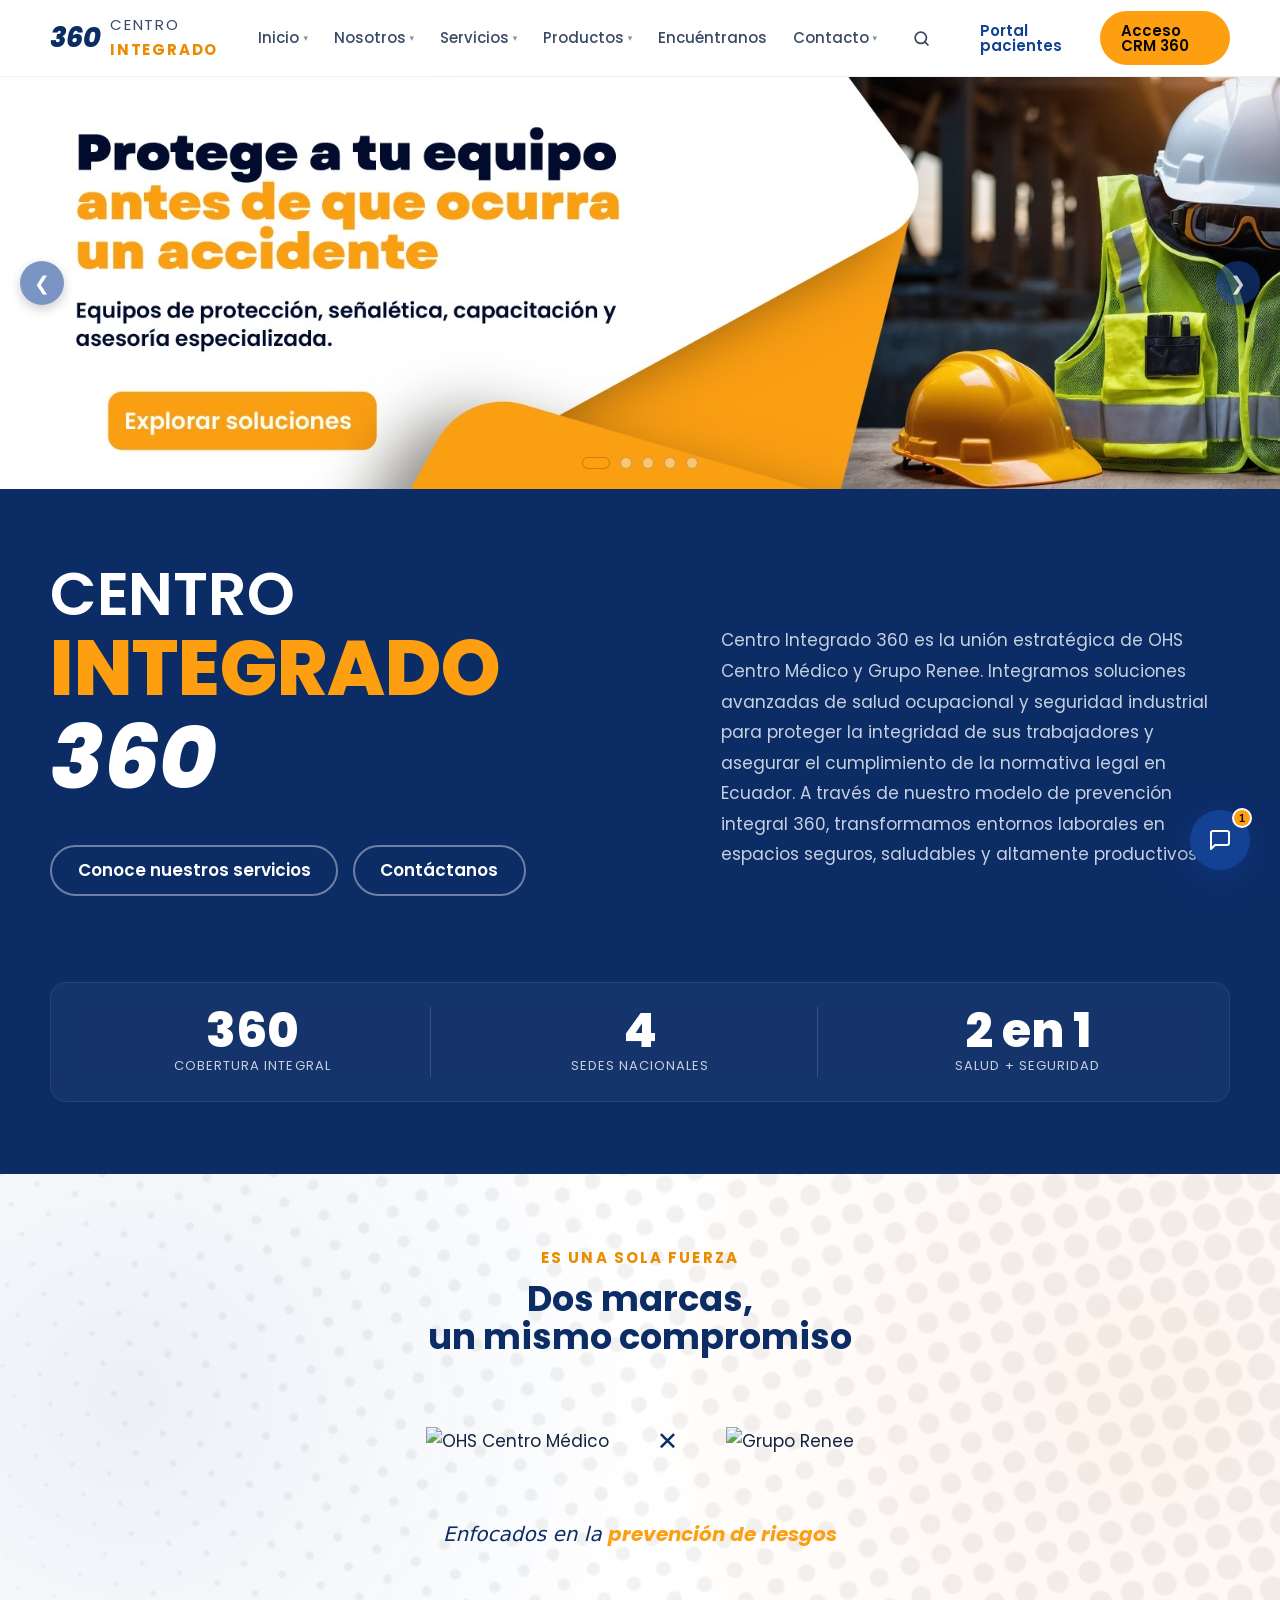
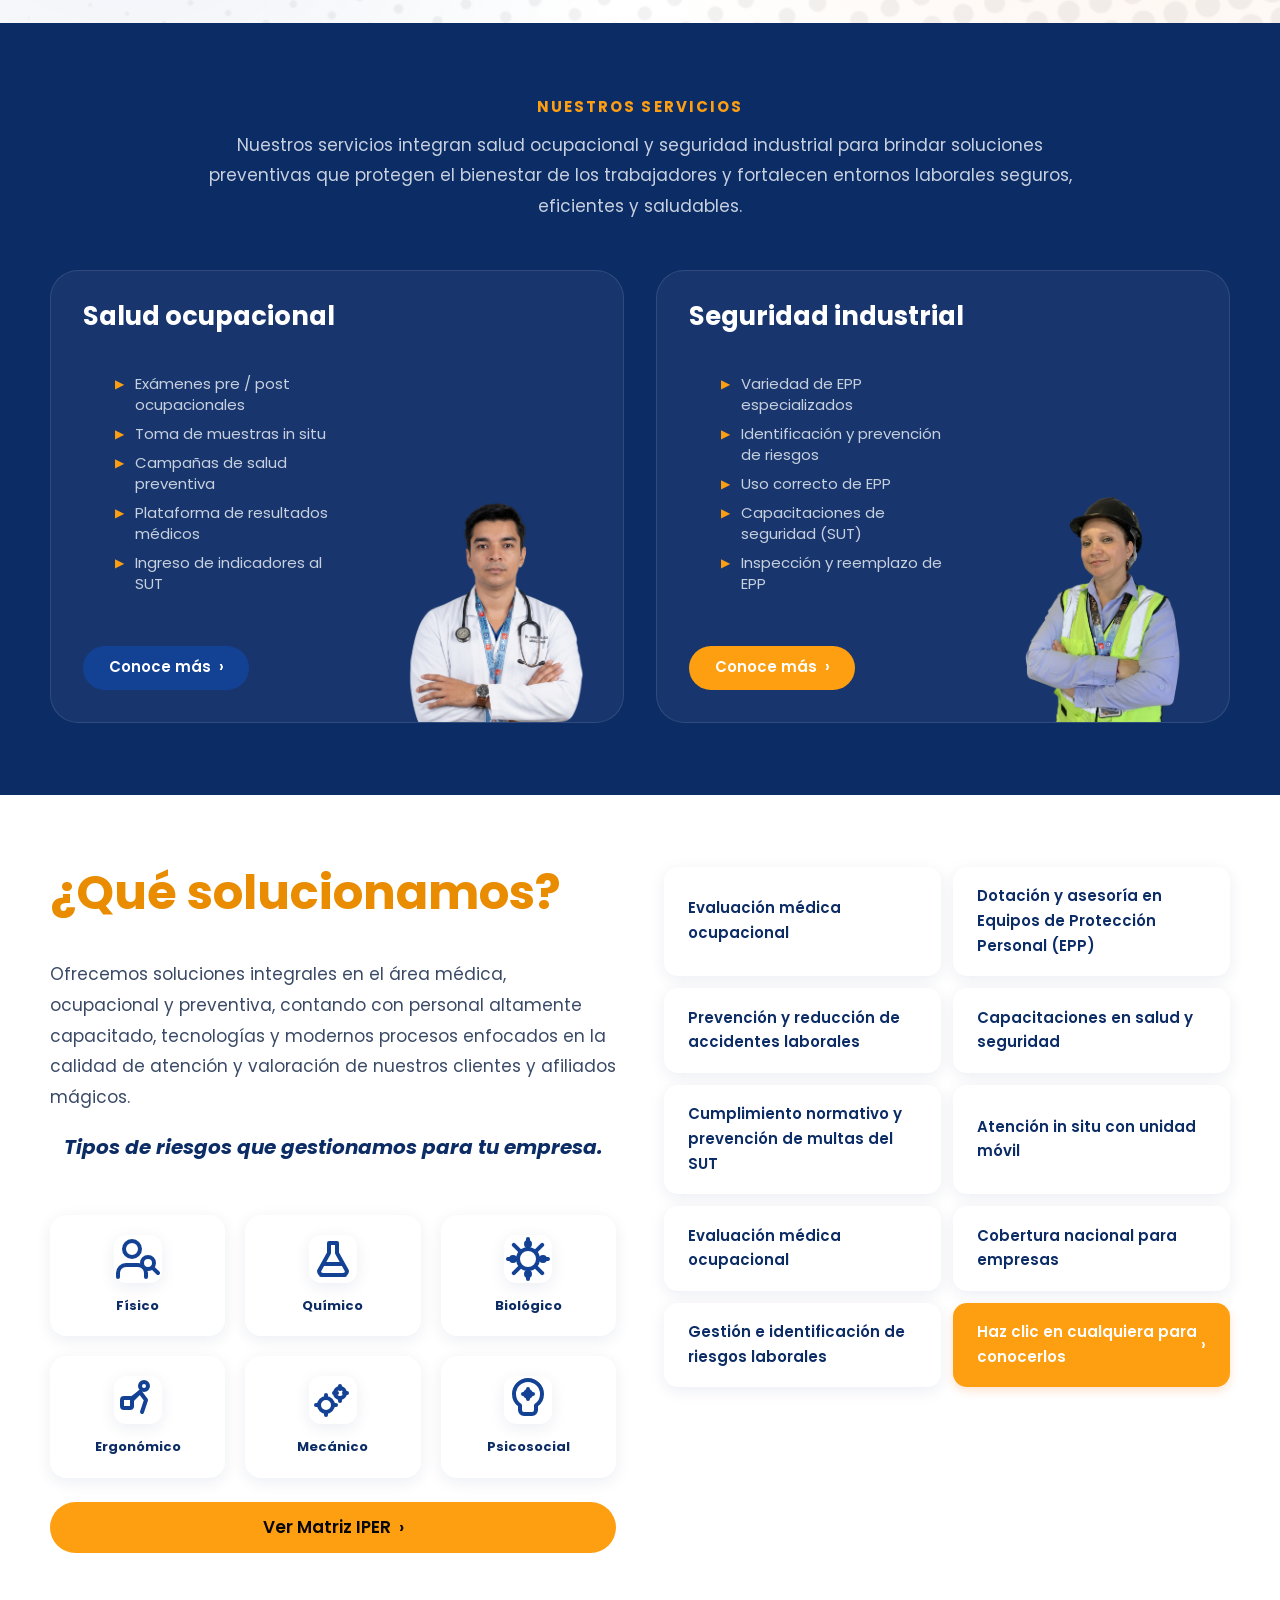
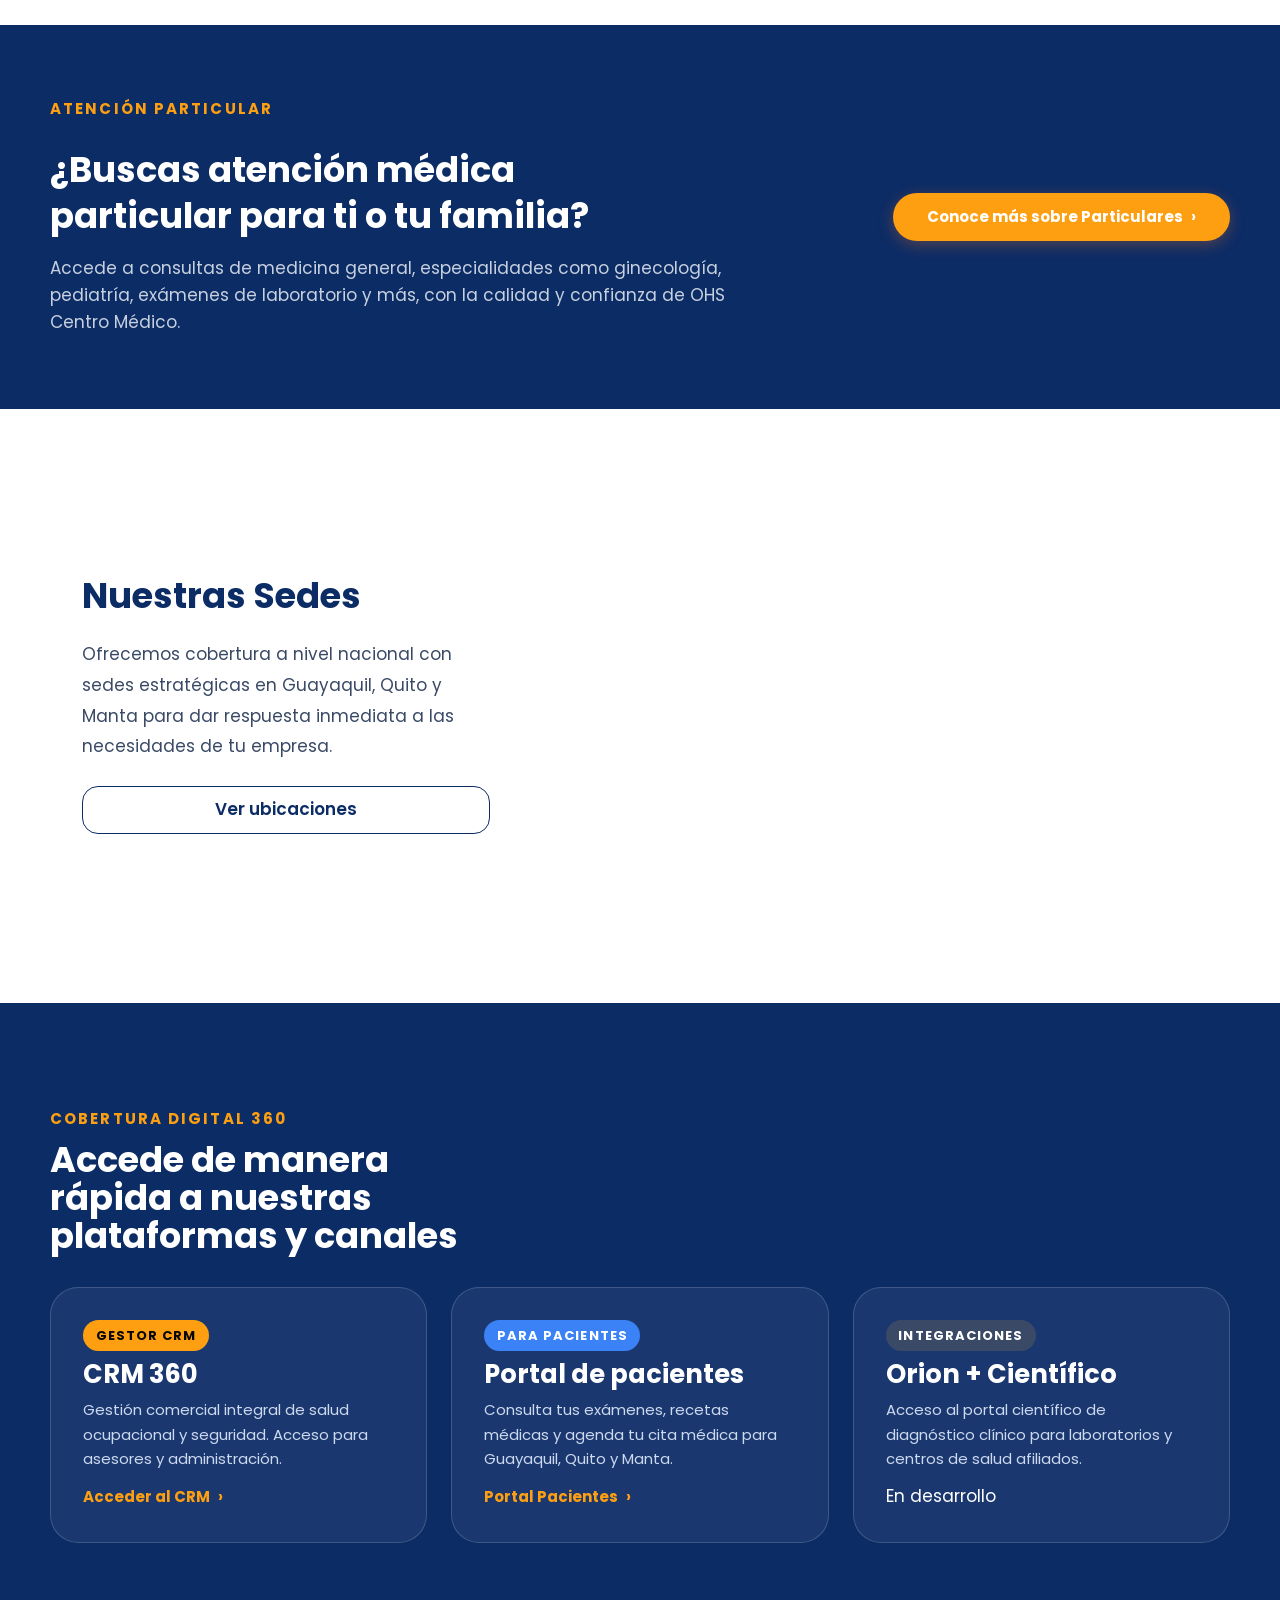
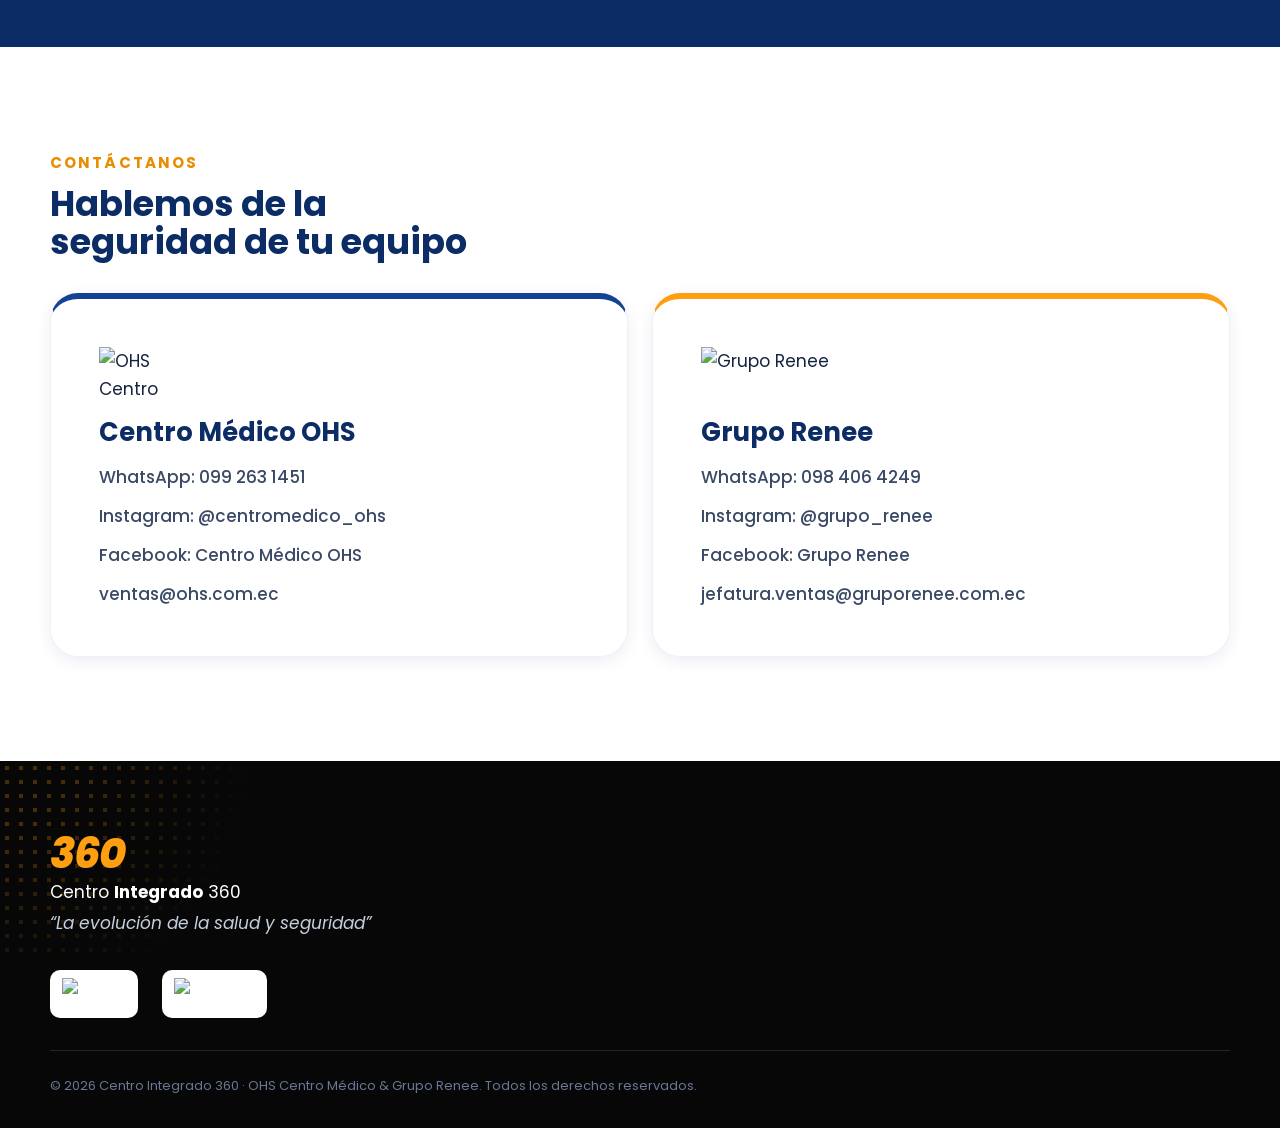
==== commit 9c0185a2: "Productos" ====
--- a/index.html
+++ b/index.html
@@ -114,502 +114,280 @@
   </header>
 
   <main id="main">
+    <!-- ===================== HOME BANNER (CARRUSEL SLIDER) ===================== -->
+    <section class="home-banner" aria-label="Banner principal">
+      <div class="slider-wrapper" id="homeSlider">
+        <div class="slider-track" id="sliderTrack">
+          <div class="slide">
+            <img src="assets/img/Homepage/banners.jpeg" alt="Centro Integrado 360 - Banner principal 1" />
+          </div>
+          <div class="slide">
+            <img src="assets/img/Homepage/banners1.jpeg" alt="Centro Integrado 360 - Banner principal 2" />
+          </div>
+          <div class="slide">
+            <img src="assets/img/Homepage/banners2.jpeg" alt="Centro Integrado 360 - Banner principal 3" />
+          </div>
+          <div class="slide">
+            <img src="assets/img/Homepage/banners3.jpeg" alt="Centro Integrado 360 - Banner principal 4" />
+          </div>
+          <div class="slide">
+            <img src="assets/img/Homepage/banners4.jpeg" alt="Centro Integrado 360 - Banner principal 5" />
+          </div>
+        </div>
+
+        <!-- Controles de navegación -->
+        <button class="slider-btn prev-btn" id="prevSlideBtn" aria-label="Anterior">&#10094;</button>
+        <button class="slider-btn next-btn" id="nextSlideBtn" aria-label="Siguiente">&#10095;</button>
+
+        <!-- Indicadores / Dots -->
+        <div class="slider-dots" id="sliderDots">
+          <span class="dot active" data-index="0"></span>
+          <span class="dot" data-index="1"></span>
+          <span class="dot" data-index="2"></span>
+          <span class="dot" data-index="3"></span>
+          <span class="dot" data-index="4"></span>
+        </div>
+      </div>
+    </section>
+
     <!-- ===================== HERO ===================== -->
     <section class="hero" aria-labelledby="hero-title">
-      <div class="hero-dots hero-dots--tl" aria-hidden="true"></div>
-      <div class="container hero-grid">
-        <div class="hero-copy">
-          <h1 id="hero-title" class="display">
-            <span class="d-line1">CENTRO</span>
-            <span class="d-line2">INTEGRADO</span>
-            <span class="d-line3">360</span>
-          </h1>
-          <p class="hero-tagline">“La evolución de la salud y seguridad”</p>
-          <p class="hero-lead">
-            Unimos la experiencia médica ocupacional de OHS con las soluciones en
-            seguridad industrial de Grupo Renee. Un sistema integral enfocado en la
-            <strong>prevención de riesgos</strong> y el bienestar laboral de tus colaboradores.
-          </p>
-          <div class="hero-actions">
-            <a href="#servicios" class="btn btn-primary">Conoce nuestros servicios</a>
-            <a href="contacto.html" class="btn btn-outline">Contáctanos</a>
-          </div>
-
-          <ul class="hero-stats" aria-label="Indicadores clave">
-            <li><span class="stat-num">360</span><span class="stat-label">Cobertura integral</span></li>
-            <li><span class="stat-num">4</span><span class="stat-label">Sedes nacionales</span></li>
-            <li><span class="stat-num">2 en 1</span><span class="stat-label">Salud + Seguridad</span></li>
-          </ul>
-        </div>
-
-        <figure class="hero-figure">
-          <img src="assets/img/hero-team.jpg" width="1310" height="648" fetchpriority="high"
-            alt="Profesional médico e ingeniera de seguridad revisando datos en un entorno industrial" />
-          <figcaption class="hero-badge">
-            <span>Convertimos riesgos<br><strong>en prevención</strong></span>
-          </figcaption>
-        </figure>
+      <div class="container hero-inner">
+        <div class="hero-main-row">
+          <div class="hero-brand-block">
+            <h1 id="hero-title" class="display">
+              <span class="d-line1">CENTRO</span>
+              <span class="d-line2">INTEGRADO</span>
+              <span class="d-line3">360</span>
+            </h1>
+            <div class="hero-actions">
+              <a href="#servicios" class="btn btn-outline-white">Conoce nuestros servicios</a>
+              <a href="contacto.html" class="btn btn-outline-white">Contáctanos</a>
+            </div>
+          </div>
+          
+          <div class="hero-desc-block">
+            <p>
+              Centro Integrado 360 es la unión estratégica de OHS Centro Médico y Grupo Renee. Integramos soluciones avanzadas de salud ocupacional y seguridad industrial para proteger la integridad de sus trabajadores y asegurar el cumplimiento de la normativa legal en Ecuador. A través de nuestro modelo de prevención integral 360, transformamos entornos laborales en espacios seguros, saludables y altamente productivos.
+            </p>
+          </div>
+        </div>
+
+        <ul class="hero-stats" aria-label="Indicadores clave">
+          <li>
+            <span class="stat-num">360</span>
+            <span class="stat-label">COBERTURA INTEGRAL</span>
+          </li>
+          <li>
+            <span class="stat-num">4</span>
+            <span class="stat-label">SEDES NACIONALES</span>
+          </li>
+          <li>
+            <span class="stat-num">2 en 1</span>
+            <span class="stat-label">SALUD + SEGURIDAD</span>
+          </li>
+        </ul>
       </div>
     </section>
 
     <!-- ===================== UNA SOLA FUERZA / NOSOTROS ===================== -->
     <section class="section fuerza" id="nosotros" aria-labelledby="fuerza-title">
-      <div class="container">
-        <p class="section-kicker">Es una sola fuerza</p>
-        <h2 id="fuerza-title" class="section-title">Dos marcas, un mismo compromiso</h2>
-
-        <div class="fuerza-grid">
-          <article class="brand-card brand-card--ohs">
-            <img class="brand-logo" src="assets/img/logo-ohs.png" alt="OHS Centro Médico" width="716" height="358"
-              loading="lazy" />
-            <h3>OHS Centro Médico</h3>
-            <p>Salud ocupacional, <strong>prevención</strong> y cuidado de la salud.</p>
-          </article>
-
-          <div class="fuerza-x" aria-hidden="true">✕</div>
-
-          <article class="brand-card brand-card--renee">
-            <img class="brand-logo" src="assets/img/logo-renee.png" alt="Grupo Renee" width="855" height="339"
-              loading="lazy" />
-            <h3>Grupo Renee</h3>
-            <p>Seguridad industrial, protección y <strong>prevención</strong> para entornos laborales.</p>
-          </article>
-        </div>
-
-        <p class="fuerza-foot">Enfocados en la <strong>prevención de riesgos</strong>.</p>
-
-        <div class="mv-grid">
-          <article class="mv-card">
-            <h4>Misión</h4>
-            <p>Brindar soluciones integrales en salud ocupacional y seguridad industrial mediante servicios
-              especializados, prevención estratégica y equipamiento de protección, promoviendo ambientes laborales
-              seguros, saludables y eficientes.</p>
-          </article>
-          <article class="mv-card">
-            <h4>Visión</h4>
-            <p>Ser el único centro referente en Ecuador por integrar salud ocupacional y seguridad industrial bajo un
-              modelo 360, innovador, confiable y enfocado en la prevención.</p>
-          </article>
-        </div>
-
-        <ul class="valores" aria-label="Nuestros valores">
-          <li>Compromiso</li>
-          <li>Responsabilidad</li>
-          <li>Prevención</li>
-          <li>Innovación</li>
-          <li>Calidad</li>
-          <li>Trabajo en equipo</li>
-          <li>Ética profesional</li>
-        </ul>
-      </div>
-    </section>
-
-    <!-- ===================== POR QUÉ ELEGIRNOS ===================== -->
-    <section class="section porque" aria-labelledby="porque-title">
-      <div class="container">
-        <p class="section-kicker">¿Por qué elegirnos?</p>
-        <h2 id="porque-title" class="section-title">Somos el único centro en Ecuador que integra salud y seguridad en un
-          modelo 360</h2>
-
-        <div class="ventajas-grid">
-          <article class="ventaja"><span class="v-ic">P</span>
-            <h4>Prevención</h4>
-            <p>Identificamos riesgos antes de que ocurran.</p>
-          </article>
-          <article class="ventaja"><span class="v-ic">P</span>
-            <h4>Protección</h4>
-            <p>Protocolos y medidas especializadas.</p>
-          </article>
-          <article class="ventaja"><span class="v-ic">C</span>
-            <h4>Capacitación</h4>
-            <p>Formación preventiva y de brigadistas.</p>
-          </article>
-          <article class="ventaja"><span class="v-ic">B</span>
-            <h4>Bienestar</h4>
-            <p>Ambientes laborales seguros y saludables.</p>
-          </article>
-          <article class="ventaja"><span class="v-ic">C</span>
-            <h4>Cumplimiento</h4>
-            <p>Normativa laboral y reportes al SUT.</p>
-          </article>
-          <article class="ventaja"><span class="v-ic">P</span>
-            <h4>Plataforma</h4>
-            <p>Resultados médicos digitales en línea.</p>
-          </article>
-        </div>
-
-        <div class="movil-grid">
-          <figure class="movil-fig">
-            <img src="assets/img/unidad-movil.jpg" alt="Unidad médica móvil del Centro Integrado 360" width="1012"
-              height="674" loading="lazy" />
-          </figure>
-          <div class="movil-copy">
-            <h3>Unidad médica móvil</h3>
-            <p>Completamente equipada para realizar exámenes de salud ocupacional en tus instalaciones, a nivel
-              nacional.</p>
-            <h3 class="mt">Formación de brigadistas</h3>
-            <p>Capacitaciones prácticas orientadas a la prevención y respuesta ante emergencias laborales: primeros
-              auxilios, manejo de extintores, evacuación y simulacros.</p>
-          </div>
-        </div>
-      </div>
-    </section>
-
-    <!-- ===================== QUÉ SOLUCIONAMOS (MAPA MENTAL SVG DESPLEGABLE) ===================== -->
-    <section class="section solucionamos" id="solucionamos" aria-labelledby="sol-title">
-      <div class="container">
-        <div class="sol-header-block">
-          <p class="section-kicker section-kicker--light">Nuestro impacto</p>
-          <h2 id="sol-title" class="section-title section-title--light">¿Qué Solucionamos?</h2>
-          <p class="sol-subtitle">Haz clic en cualquier problema para ver cómo lo resolvemos</p>
-        </div>
-
-        <!-- MAPA MENTAL SVG — ESTILO ÁRBOL ORTOGONAL (borrador) -->
-        <div class="mindmap-wrap" id="mindmapStage" role="region"
-          aria-label="Diagrama interactivo de problemas que solucionamos">
-
-          <svg class="mindmap-full-svg" viewBox="0 0 1100 660" xmlns="http://www.w3.org/2000/svg" aria-hidden="true">
-            <defs>
-              <linearGradient id="nodeGrad" x1="0%" y1="0%" x2="100%" y2="100%">
-                <stop offset="0%" style="stop-color:rgba(255,255,255,0.18)" />
-                <stop offset="100%" style="stop-color:rgba(255,255,255,0.06)" />
-              </linearGradient>
-              <linearGradient id="nodeActive" x1="0%" y1="0%" x2="100%" y2="100%">
-                <stop offset="0%" style="stop-color:rgba(254,159,18,0.35)" />
-                <stop offset="100%" style="stop-color:rgba(254,159,18,0.12)" />
-              </linearGradient>
-              <filter id="shadow" x="-20%" y="-20%" width="140%" height="140%">
-                <feDropShadow dx="0" dy="4" stdDeviation="6" flood-color="rgba(0,0,0,0.3)" flood-opacity="0.5" />
-              </filter>
-              <filter id="shadowActive" x="-20%" y="-20%" width="140%" height="140%">
-                <feDropShadow dx="0" dy="6" stdDeviation="10" flood-color="rgba(254,159,18,0.6)" flood-opacity="0.8" />
-              </filter>
-            </defs>
-
-            <!-- ============================================================
-                 LÍNEAS ORTOGONALES (en L) — como en el borrador
-                 Centro: cx=550, cy=330
-                 ============================================================ -->
-
-            <!-- === RAMA IZQUIERDA: troncal horizontal desde centro hasta columna izq === -->
-            <!-- Troncal horizontal izquierda (550→300, y=330) -->
-            <polyline class="mm-line" data-delay="0" points="478,330 300,330" />
-            <!-- Vertical izquierda (300, 140 → 520) -->
-            <polyline class="mm-line" data-delay="40" points="300,140 300,520" />
-            <!-- Horizontales hacia los nodos izquierdos -->
-            <polyline class="mm-line" data-delay="80" points="300,140 145,140" /> <!-- Accidentes -->
-            <polyline class="mm-line" data-delay="160" points="300,330 145,330" /> <!-- Ausentismo -->
-            <polyline class="mm-line" data-delay="240" points="300,520 145,520" /> <!-- Procesos -->
-
-            <!-- === RAMA DERECHA: troncal horizontal desde centro hasta columna der === -->
-            <!-- Troncal horizontal derecha (550→800, y=330) -->
-            <polyline class="mm-line" data-delay="60" points="622,330 800,330" />
-            <!-- Vertical derecha (800, 100 → 540) -->
-            <polyline class="mm-line" data-delay="100" points="800,100 800,540" />
-            <!-- Horizontales hacia los nodos derechos -->
-            <polyline class="mm-line" data-delay="120" points="800,100  955,100" /> <!-- Riesgos Ind. -->
-            <polyline class="mm-line" data-delay="200" points="800,230  955,230" /> <!-- Exposición -->
-            <polyline class="mm-line" data-delay="280" points="800,330  955,330" /> <!-- Falta EPP -->
-            <polyline class="mm-line" data-delay="360" points="800,440  955,440" /> <!-- Baja cultura -->
-            <polyline class="mm-line" data-delay="440" points="800,540  955,540" /> <!-- Incumplimiento -->
-
-            <!-- === RAMA INFERIOR: desde centro hacia abajo === -->
-            <polyline class="mm-line" data-delay="520" points="550,402 550,590" />
-            <polyline class="mm-line" data-delay="540" points="550,590 395,590" /> <!-- Falta control -->
-
-            <!-- ===== NODO CENTRAL ===== -->
-            <g class="mm-center-g" data-delay="0">
-              <circle class="mm-pulse-ring" cx="550" cy="330" r="86" />
-              <circle class="mm-center-circle" cx="550" cy="330" r="72" filter="url(#shadow)" />
-              <text class="mm-center-text" x="550" y="318">¿Qué</text>
-              <text class="mm-center-text mm-center-text--sub" x="550" y="344">Solucionamos?</text>
-            </g>
-
-            <!-- ===== NODOS IZQUIERDA ===== -->
-
-            <!-- 1. Accidentes Laborales -->
-            <g class="mm-branch" data-node="accidentes" data-delay="100" tabindex="0" role="button"
-              aria-label="Accidentes Laborales — haz clic para ver más">
-              <rect class="mm-branch-rect" x="20" y="110" width="202" height="60" rx="10" />
-              <text class="mm-branch-text" x="121" y="136">Accidentes</text>
-              <text class="mm-branch-text" x="121" y="156">Laborales</text>
-              <circle class="mm-branch-dot" cx="222" cy="140" r="6" />
-            </g>
-
-            <!-- 2. Ausentismo Laboral -->
-            <g class="mm-branch" data-node="ausentismo" data-delay="180" tabindex="0" role="button"
-              aria-label="Ausentismo laboral — haz clic para ver más">
-              <rect class="mm-branch-rect" x="20" y="300" width="202" height="60" rx="10" />
-              <text class="mm-branch-text" x="121" y="326">Ausentismo</text>
-              <text class="mm-branch-text" x="121" y="346">Laboral</text>
-              <circle class="mm-branch-dot" cx="222" cy="330" r="6" />
-            </g>
-
-            <!-- 3. Procesos fragmentados -->
-            <g class="mm-branch" data-node="procesos" data-delay="260" tabindex="0" role="button"
-              aria-label="Procesos fragmentados — haz clic para ver más">
-              <rect class="mm-branch-rect" x="20" y="490" width="202" height="60" rx="10" />
-              <text class="mm-branch-text" x="121" y="512">Procesos</text>
-              <text class="mm-branch-text" x="121" y="532">Fragmentados</text>
-              <circle class="mm-branch-dot" cx="222" cy="520" r="6" />
-            </g>
-
-            <!-- ===== NODOS DERECHA ===== -->
-
-            <!-- 4. Riesgos Industriales -->
-            <g class="mm-branch" data-node="riesgos" data-delay="120" tabindex="0" role="button"
-              aria-label="Riesgos Industriales — haz clic para ver más">
-              <rect class="mm-branch-rect" x="878" y="70" width="202" height="60" rx="10" />
-              <text class="mm-branch-text" x="979" y="96">Riesgos</text>
-              <text class="mm-branch-text" x="979" y="116">Industriales</text>
-              <circle class="mm-branch-dot" cx="878" cy="100" r="6" />
-            </g>
-
-            <!-- 5. Exposición a riesgos laborales -->
-            <g class="mm-branch" data-node="exposicion" data-delay="200" tabindex="0" role="button"
-              aria-label="Exposición a riesgos laborales — haz clic para ver más">
-              <rect class="mm-branch-rect" x="878" y="200" width="202" height="60" rx="10" />
-              <text class="mm-branch-text" x="979" y="224">Exposición a</text>
-              <text class="mm-branch-text" x="979" y="244">riesgos laborales</text>
-              <circle class="mm-branch-dot" cx="878" cy="230" r="6" />
-            </g>
-
-            <!-- 6. Falta de EPP -->
-            <g class="mm-branch" data-node="epp" data-delay="280" tabindex="0" role="button"
-              aria-label="Falta de EPP — haz clic para ver más">
-              <rect class="mm-branch-rect" x="878" y="300" width="202" height="60" rx="10" />
-              <text class="mm-branch-text" x="979" y="332">Falta de EPP</text>
-              <circle class="mm-branch-dot" cx="878" cy="330" r="6" />
-            </g>
-
-            <!-- 7. Baja cultura preventiva -->
-            <g class="mm-branch" data-node="cultura" data-delay="360" tabindex="0" role="button"
-              aria-label="Baja cultura preventiva — haz clic para ver más">
-              <rect class="mm-branch-rect" x="878" y="410" width="202" height="60" rx="10" />
-              <text class="mm-branch-text" x="979" y="434">Baja cultura</text>
-              <text class="mm-branch-text" x="979" y="454">preventiva</text>
-              <circle class="mm-branch-dot" cx="878" cy="440" r="6" />
-            </g>
-
-            <!-- 8. Incumplimiento normativo -->
-            <g class="mm-branch" data-node="incumplimiento" data-delay="440" tabindex="0" role="button"
-              aria-label="Incumplimiento normativo — haz clic para ver más">
-              <rect class="mm-branch-rect" x="878" y="510" width="202" height="60" rx="10" />
-              <text class="mm-branch-text" x="979" y="534">Incumplimiento</text>
-              <text class="mm-branch-text" x="979" y="554">normativo</text>
-              <circle class="mm-branch-dot" cx="878" cy="540" r="6" />
-            </g>
-
-            <!-- ===== NODO INFERIOR ===== -->
-
-            <!-- 9. Falta de control ocupacional -->
-            <g class="mm-branch" data-node="control" data-delay="520" tabindex="0" role="button"
-              aria-label="Falta de control ocupacional — haz clic para ver más">
-              <rect class="mm-branch-rect" x="193" y="560" width="230" height="60" rx="10" />
-              <text class="mm-branch-text" x="308" y="585">Falta de control</text>
-              <text class="mm-branch-text" x="308" y="606">ocupacional</text>
-              <circle class="mm-branch-dot" cx="423" cy="590" r="6" />
-            </g>
-
-          </svg>
-
-          <!-- ===== PANEL DESPLEGABLE ===== -->
-          <div class="mm-detail-panel" id="mmDetailPanel" aria-live="polite" aria-atomic="true">
-            <button class="mm-panel-close" id="mmPanelClose" aria-label="Cerrar detalle">✕</button>
-            <div class="mm-panel-inner" id="mmPanelInner">
-              <!-- Contenido inyectado por JS -->
-            </div>
-          </div>
-
-        </div><!-- /mindmap-wrap -->
-
-        <!-- Versión móvil — tarjetas accordion -->
-        <div class="mindmap-mobile-fallback" id="mmMobileFallback">
-          <div class="mmf-center">¿Qué Solucionamos?</div>
-          <div class="mmf-accordion">
-            <details class="mmf-item">
-              <summary>⚠️ Accidentes Laborales</summary>
-              <p>Implementamos protocolos de prevención y vigilancia médica para reducir la siniestralidad en el
-                trabajo.</p>
-            </details>
-            <details class="mmf-item">
-              <summary>🛡️ Riesgos Industriales</summary>
-              <p>Identificamos y controlamos riesgos físicos, químicos y mecánicos antes de que se conviertan en
-                accidentes.</p>
-            </details>
-            <details class="mmf-item">
-              <summary>☢️ Exposición a riesgos laborales</summary>
-              <p>Evaluamos y mitigamos la exposición de los trabajadores a agentes nocivos en su entorno laboral.</p>
-            </details>
-            <details class="mmf-item">
-              <summary>📅 Ausentismo laboral</summary>
-              <p>Reducimos el ausentismo con campañas preventivas, exámenes periódicos y seguimiento de salud.</p>
-            </details>
-            <details class="mmf-item">
-              <summary>🦺 Falta de EPP</summary>
-              <p>Suministramos equipos de protección personal especializados y capacitamos en su uso correcto.</p>
-            </details>
-            <details class="mmf-item">
-              <summary>🔗 Procesos fragmentados</summary>
-              <p>Unificamos salud ocupacional y seguridad industrial bajo un solo modelo 360 integrado.</p>
-            </details>
-            <details class="mmf-item">
-              <summary>📊 Falta de control ocupacional</summary>
-              <p>Digitalizamos el control con nuestro CRM 360, historias clínicas y reporte al SUT.</p>
-            </details>
-            <details class="mmf-item">
-              <summary>📋 Incumplimiento normativo</summary>
-              <p>Garantizamos el cumplimiento de la normativa laboral ecuatoriana y registros en el SUT.</p>
-            </details>
-            <details class="mmf-item">
-              <summary>📚 Baja cultura preventiva</summary>
-              <p>Capacitamos brigadistas y equipos de trabajo en prevención, primeros auxilios y cultura de seguridad.
-              </p>
-            </details>
-          </div>
-        </div>
-
-      </div>
-    </section>
-
+      <div class="container fuerza-inner">
+        <p class="section-kicker">ES UNA SOLA FUERZA</p>
+        <h2 id="fuerza-title" class="section-title">Dos marcas,<br>un mismo compromiso</h2>
+
+        <div class="fuerza-logos-wrap">
+          <img class="brand-logo-img" src="assets/img/logo-ohs.png" alt="OHS Centro Médico" />
+          <span class="fuerza-x">✕</span>
+          <img class="brand-logo-img" src="assets/img/logo-renee.png" alt="Grupo Renee" />
+        </div>
+
+        <p class="fuerza-foot">Enfocados en la <span>prevención de riesgos</span></p>
+      </div>
+    </section>
 
     <!-- ===================== SERVICIOS ===================== -->
     <section class="section servicios" id="servicios" aria-labelledby="serv-title">
       <div class="container">
-        <p class="section-kicker">Nuestros servicios</p>
-        <h2 id="serv-title" class="section-title">Salud y seguridad, en un solo lugar</h2>
+        <p class="section-kicker">NUESTROS SERVICIOS</p>
+        <p class="serv-lead-desc">
+          Nuestros servicios integran salud ocupacional y seguridad industrial para brindar soluciones preventivas que protegen el bienestar de los trabajadores y fortalecen entornos laborales seguros, eficientes y saludables.
+        </p>
 
         <div class="serv-grid">
           <article class="serv-card serv-card--salud">
-            <div class="serv-head">
-              <img src="assets/img/salud-ocupacional.jpg" alt="Médico ocupacional" width="448" height="598"
-                loading="lazy" />
-              <h3>Salud Ocupacional</h3>
-            </div>
-            <ul>
-              <li>Exámenes pre / post ocupacionales</li>
-              <li>Toma de muestras in situ</li>
-              <li>Historias clínicas digitales</li>
-              <li>Campañas de salud preventiva</li>
-              <li>Plataforma de resultados médicos</li>
-              <li>Ingreso de indicadores al SUT</li>
-            </ul>
-            <div style="margin-top: 1.5rem; text-align: center; width: 100%;">
-              <a href="encuentranos.html" class="btn btn-outline"
-                style="width: 100%; justify-content: center; display: inline-flex; border-color: var(--azul); color: var(--azul);">Nuestras
-                Sedes</a>
+            <div class="serv-card-content">
+              <h3>Salud ocupacional</h3>
+              <ul>
+                <li>Exámenes pre / post ocupacionales</li>
+                <li>Toma de muestras in situ</li>
+                <li>Campañas de salud preventiva</li>
+                <li>Plataforma de resultados médicos</li>
+                <li>Ingreso de indicadores al SUT</li>
+              </ul>
+              <a href="encuentranos.html" class="btn-services-blue">Conoce más <span>›</span></a>
+            </div>
+            <div class="serv-card-media">
+              <img src="assets/img/Homepage/doctor1.PNG" alt="Médico Ocupacional - OHS Centro Médico" />
             </div>
           </article>
 
           <article class="serv-card serv-card--seguridad">
-            <div class="serv-head">
-              <img src="assets/img/seguridad-industrial.jpg" alt="Ingeniera de seguridad industrial" width="922"
-                height="922" loading="lazy" />
-              <h3>Seguridad Industrial</h3>
-            </div>
-            <ul>
-              <li>Variedad de EPP especializados</li>
-              <li>Identificación y prevención de riesgos</li>
-              <li>Uso correcto de EPP</li>
-              <li>Capacitaciones de seguridad (SUT)</li>
-              <li>Inspección y reemplazo de EPP</li>
-              <li>Protección industrial</li>
-            </ul>
-            <div style="margin-top: 1.5rem; text-align: center; width: 100%;">
-              <a href="productos.html" class="btn btn-primary"
-                style="width: 100%; justify-content: center; display: inline-flex;">Ver Catálogo de EPP</a>
+            <div class="serv-card-content">
+              <h3>Seguridad industrial</h3>
+              <ul>
+                <li>Variedad de EPP especializados</li>
+                <li>Identificación y prevención de riesgos</li>
+                <li>Uso correcto de EPP</li>
+                <li>Capacitaciones de seguridad (SUT)</li>
+                <li>Inspección y reemplazo de EPP</li>
+              </ul>
+              <a href="productos.html" class="btn-services-orange">Conoce más <span>›</span></a>
+            </div>
+            <div class="serv-card-media">
+              <img src="assets/img/Homepage/seguridad1.PNG" alt="Profesional de Seguridad Industrial - Grupo Renee" />
             </div>
           </article>
         </div>
       </div>
     </section>
 
-    <!-- ===================== RIESGOS 360 ===================== -->
-    <section class="section riesgos" id="riesgos" aria-labelledby="riesgos-title">
-      <div class="riesgos-dots" aria-hidden="true"></div>
-      <div class="container">
-        <p class="section-kicker">Riesgos que gestionamos</p>
-        <h2 id="riesgos-title" class="section-title">Un mismo riesgo, dos soluciones que se complementan</h2>
-
-        <div class="table-wrap">
-          <table class="riesgos-table">
-            <thead>
-              <tr>
-                <th scope="col" class="th-riesgo">Riesgo</th>
-                <th scope="col" class="th-ohs">Solución OHS</th>
-                <th scope="col" class="th-renee">Solución Grupo Renee</th>
-              </tr>
-            </thead>
-            <tbody>
-              <tr>
-                <th scope="row">Físico</th>
-                <td>Evaluación y control de exposición a factores físicos ocupacionales.</td>
-                <td>EPP especializado para minimizar riesgos físicos laborales.</td>
-              </tr>
-              <tr>
-                <th scope="row">Químico</th>
-                <td>Monitoreo preventivo y vigilancia de salud respiratoria ocupacional.</td>
-                <td>Protección respiratoria y equipos para manejo seguro de sustancias químicas.</td>
-              </tr>
-              <tr>
-                <th scope="row">Biológico</th>
-                <td>Vigilancia médica y protocolos de bioseguridad laboral.</td>
-                <td>Implementación de equipos y elementos de protección biológica.</td>
-              </tr>
-              <tr>
-                <th scope="row">Ergonómico</th>
-                <td>Prevención de trastornos musculoesqueléticos y evaluación postural.</td>
-                <td>Soluciones ergonómicas y equipamiento para optimizar condiciones de trabajo.</td>
-              </tr>
-              <tr>
-                <th scope="row">Mecánico</th>
-                <td>Control preventivo de riesgos operativos y accidentes laborales.</td>
-                <td>Equipos de protección industrial y seguridad operacional.</td>
-              </tr>
-              <tr>
-                <th scope="row">Psicosocial</th>
-                <td>Evaluación y fortalecimiento del bienestar ocupacional.</td>
-                <td>Apoyo a la cultura preventiva y ambientes laborales saludables.</td>
-              </tr>
-            </tbody>
-          </table>
-        </div>
-      </div>
-    </section>
-
-
-
-    <!-- ===================== SUCURSALES ===================== -->
-    <section class="section sucursales" id="sucursales" aria-labelledby="suc-title">
-      <div class="container">
-        <p class="section-kicker">Nuestras sedes</p>
-        <h2 id="suc-title" class="section-title">Cobertura nacional</h2>
-
-        <div class="suc-grid">
-          <article class="suc-card suc-card--matriz">
-            <span class="suc-tag">Matriz</span>
-            <h3>Guayaquil — Matriz</h3>
-            <p class="suc-addr">Av. de las Aguas, Urbanor · junto a la Universidad UIDE</p>
-            <ul class="suc-hours">
-              <li><span>Lun – Vie</span><span>07:00 – 19:00</span></li>
-              <li><span>Sábados</span><span>07:00 – 14:00</span></li>
-            </ul>
-          </article>
-          <article class="suc-card">
-            <span class="suc-tag">Sucursal</span>
-            <h3>Guayaquil — Sucursal 2</h3>
-            <p class="suc-addr">Mucho Lote 1 (plaza comercial locales 5–8 y 11).</p>
-          </article>
-          <article class="suc-card">
-            <span class="suc-tag">Sucursal</span>
-            <h3>Quito</h3>
-            <p class="suc-addr">Av. de la prensa y Vaca de Castro.</p>
-          </article>
-          <article class="suc-card">
-            <span class="suc-tag">Sucursal</span>
-            <h3>Manta</h3>
-            <p class="suc-addr">Av. Flavio Reyes, edificio platinum.</p>
-          </article>
+    <!-- ===================== ¿QUÉ SOLUCIONAMOS? ===================== -->
+    <section class="section solucionamos-nueva" id="solucionamos">
+      <div class="container solucionamos-grid">
+        <!-- Columna Izquierda -->
+        <div class="sol-left">
+          <h2 class="sol-title">¿Qué solucionamos?</h2>
+          <p class="sol-desc">
+            Ofrecemos soluciones integrales en el área médica, ocupacional y preventiva, contando con personal altamente capacitado, tecnologías y modernos procesos enfocados en la calidad de atención y valoración de nuestros clientes y afiliados mágicos.
+          </p>
+          
+          <h3 class="sol-subtitle">Tipos de riesgos que gestionamos para tu empresa.</h3>
+          
+          <div class="risks-grid">
+            <div class="risk-item">
+              <div class="risk-icon-wrap">
+                <svg viewBox="0 0 24 24" fill="none" stroke="currentColor" stroke-width="2" stroke-linecap="round" stroke-linejoin="round">
+                  <path d="M16 21v-2a4 4 0 0 0-4-4H6a4 4 0 0 0-4 4v2" />
+                  <circle cx="9" cy="7" r="4" />
+                  <circle cx="17" cy="14" r="3" />
+                  <line x1="22" y1="19" x2="19.1" y2="16.2" />
+                </svg>
+              </div>
+              <span>Físico</span>
+            </div>
+            
+            <div class="risk-item">
+              <div class="risk-icon-wrap">
+                <svg viewBox="0 0 24 24" fill="none" stroke="currentColor" stroke-width="2" stroke-linecap="round" stroke-linejoin="round">
+                  <path d="M6 20h12M10 4h4M10 4v5L5 18a2 2 0 0 0 2 2h10a2 2 0 0 0 2-2L14 9V4" />
+                  <path d="M7.5 14.5h9" />
+                </svg>
+              </div>
+              <span>Químico</span>
+            </div>
+            
+            <div class="risk-item">
+              <div class="risk-icon-wrap">
+                <svg viewBox="0 0 24 24" fill="none" stroke="currentColor" stroke-width="2" stroke-linecap="round" stroke-linejoin="round">
+                  <circle cx="12" cy="12" r="5" />
+                  <path d="M12 2v4M12 18v4M2 12h4M18 12h4M4.9 4.9l2.8 2.8M16.3 16.3l2.8 2.8M4.9 19.1l2.8-2.8M16.3 7.7l2.8-2.8" />
+                  <circle cx="12" cy="4.5" r="1" />
+                  <circle cx="12" cy="19.5" r="1" />
+                  <circle cx="4.5" cy="12" r="1" />
+                  <circle cx="19.5" cy="12" r="1" />
+                </svg>
+              </div>
+              <span>Biológico</span>
+            </div>
+            
+            <div class="risk-item">
+              <div class="risk-icon-wrap">
+                <svg viewBox="0 0 24 24" fill="none" stroke="currentColor" stroke-width="2" stroke-linecap="round" stroke-linejoin="round">
+                  <circle cx="15" cy="5" r="2" />
+                  <path d="M9 11l4-3 3 4-2 6" />
+                  <path d="M13 8l-4 4v3" />
+                  <rect x="4" y="11" width="5" height="5" rx="1" />
+                </svg>
+              </div>
+              <span>Ergonómico</span>
+            </div>
+            
+            <div class="risk-item">
+              <div class="risk-icon-wrap">
+                <svg viewBox="0 0 24 24" fill="none" stroke="currentColor" stroke-width="2" stroke-linecap="round" stroke-linejoin="round">
+                  <circle cx="8.5" cy="14.5" r="3.5" />
+                  <path d="M8.5 9.5v1.5M8.5 18v1.5M3.5 14.5h1.5M12 14.5h1.5" />
+                  <circle cx="15.5" cy="8.5" r="2.5" />
+                  <path d="M15.5 5v1.5M15.5 11v1.5M12.5 8.5h1.5M17.5 8.5h1.5" />
+                </svg>
+              </div>
+              <span>Mecánico</span>
+            </div>
+            
+            <div class="risk-item">
+              <div class="risk-icon-wrap">
+                <svg viewBox="0 0 24 24" fill="none" stroke="currentColor" stroke-width="2" stroke-linecap="round" stroke-linejoin="round">
+                  <path d="M12 2a7 7 0 0 0-7 7c0 2.38 1.19 4.47 3 5.74V17a2 2 0 0 0 2 2h4a2 2 0 0 0 2-2v-2.26c1.81-1.27 3-3.36 3-5.74a7 7 0 0 0-7-7z" />
+                  <path d="M9.5 9h5M12 6.5v5" />
+                  <circle cx="12" cy="9" r="1.5" />
+                </svg>
+              </div>
+              <span>Psicosocial</span>
+            </div>
+          </div>
+          
+          <a href="contacto.html" class="btn btn-sol-cta">Ver Matriz IPER <span>›</span></a>
+        </div>
+        
+        <!-- Columna Derecha -->
+        <div class="sol-right-col">
+          <div class="sol-list-items">
+            <div class="sol-list-card">Evaluación médica ocupacional</div>
+            <div class="sol-list-card">Dotación y asesoría en Equipos de Protección Personal (EPP)</div>
+            <div class="sol-list-card">Prevención y reducción de accidentes laborales</div>
+            <div class="sol-list-card">Capacitaciones en salud y seguridad</div>
+            <div class="sol-list-card">Cumplimiento normativo y prevención de multas del SUT</div>
+            <div class="sol-list-card">Atención in situ con unidad móvil</div>
+            <div class="sol-list-card">Evaluación médica ocupacional</div>
+            <div class="sol-list-card">Cobertura nacional para empresas</div>
+            <div class="sol-list-card">Gestión e identificación de riesgos laborales</div>
+            <div class="sol-list-card sol-list-card--orange">
+              <span>Haz clic en cualquiera para conocerlos</span>
+              <span>›</span>
+            </div>
+          </div>
+        </div>
+      </div>
+    </section>
+
+    <!-- ===================== ACCESO A PARTICULARES ===================== -->
+    <section class="section particulares-banner" aria-labelledby="part-banner-title">
+      <div class="container part-banner-inner">
+        <div class="part-banner-content">
+          <p class="section-kicker section-kicker--light">ATENCIÓN PARTICULAR</p>
+          <h2 id="part-banner-title" class="part-banner-title">¿Buscas atención médica particular para ti o tu familia?</h2>
+          <p class="part-banner-desc">Accede a consultas de medicina general, especialidades como ginecología, pediatría, exámenes de laboratorio y más, con la calidad y confianza de OHS Centro Médico.</p>
+        </div>
+        <div class="part-banner-action">
+          <a href="particulares.html" class="btn btn-orange-pill">Conoce más sobre Particulares <span>›</span></a>
+        </div>
+      </div>
+    </section>
+
+    <!-- ===================== MAPA / COBERTURA ===================== -->
+    <section class="section mapa-cobertura-section">
+      <div class="container mapa-cobertura-grid">
+        <div class="mapa-info-block">
+          <h3>Nuestras Sedes</h3>
+          <p>Ofrecemos cobertura a nivel nacional con sedes estratégicas en Guayaquil, Quito y Manta para dar respuesta inmediata a las necesidades de tu empresa.</p>
+          <a href="encuentranos.html" class="btn btn-outline-blue">Ver ubicaciones</a>
+        </div>
+        <div class="mapa-img-block">
+          <iframe title="Ubicación de Centro Integrado 360"
+            src="https://www.google.com/maps/embed?pb=!1m18!1m12!1m3!1d3665.126092267453!2d-79.9127372!3d-2.1564749000000005!2m3!1f0!2f0!3f0!3m2!1i1024!2i768!4f13.1!3m3!1m2!1s0x902d6d8410427c7f%3A0x44c7a66f5cdab74e!2sOHS%20CENTRO%20MEDICO!5e1!3m2!1ses-419!2sec!4v1781410771295!5m2!1ses-419!2sec"
+            style="border:0;" allowfullscreen="" loading="lazy" referrerpolicy="no-referrer-when-downgrade">
+          </iframe>
         </div>
       </div>
     </section>
@@ -617,31 +395,29 @@
     <!-- ===================== ECOSISTEMA DIGITAL ===================== -->
     <section class="section ecosistema" id="ecosistema" aria-labelledby="eco-title">
       <div class="container">
-        <p class="section-kicker section-kicker--light">Ecosistema digital 360</p>
-        <h2 id="eco-title" class="section-title section-title--light">Accede de manera rápida a nuestras plataformas y
-          canales</h2>
+        <p class="section-kicker section-kicker--light">COBERTURA DIGITAL 360</p>
+        <h2 id="eco-title" class="section-title section-title--light">Accede de manera rápida a nuestras plataformas y canales</h2>
 
         <div class="eco-grid">
-          <a class="eco-card" href="#" data-status="activo">
-            <span class="eco-badge eco-badge--on">Disponible</span>
+          <div class="eco-card">
+            <span class="eco-badge eco-badge--crm">GESTOR CRM</span>
             <h3>CRM 360</h3>
             <p>Gestión comercial integral de salud ocupacional y seguridad. Acceso para asesores y administración.</p>
-            <span class="eco-link">Acceder al CRM →</span>
-          </a>
-
-          <a class="eco-card" href="#" data-status="proximo">
-            <span class="eco-badge">Próximamente</span>
+            <a href="#" class="eco-link-btn">Acceder al CRM <span>›</span></a>
+          </div>
+
+          <div class="eco-card">
+            <span class="eco-badge eco-badge--pacientes">PARA PACIENTES</span>
             <h3>Portal de pacientes</h3>
-            <p>Resultados médicos, historias clínicas digitales y agendamiento para Guayaquil, Quito y Manta.</p>
-            <span class="eco-link">Próximamente →</span>
-          </a>
-
-          <div class="eco-card eco-card--info">
-            <span class="eco-badge">Integraciones</span>
-            <h3>Orion + Contifico</h3>
-            <p>El CRM 360 se conectará con <strong>Orion</strong> (operación) y <strong>Contifico</strong> (facturación
-              y contabilidad) para un flujo de datos unificado.</p>
-            <span class="eco-link eco-link--muted">En desarrollo</span>
+            <p>Consulta tus exámenes, recetas médicas y agenda tu cita médica para Guayaquil, Quito y Manta.</p>
+            <a href="particulares.html" class="eco-link-btn">Portal Pacientes <span>›</span></a>
+          </div>
+
+          <div class="eco-card eco-card--disabled">
+            <span class="eco-badge eco-badge--integraciones">INTEGRACIONES</span>
+            <h3>Orion + Científico</h3>
+            <p>Acceso al portal científico de diagnóstico clínico para laboratorios y centros de salud afiliados.</p>
+            <span class="eco-link-muted">En desarrollo</span>
           </div>
         </div>
       </div>
--- a/assets/css/styles.css
+++ b/assets/css/styles.css
@@ -1664,4 +1664,726 @@
   color: #0d5c46;
 }
 
-
+/* =========================================================
+   NUEVO HOMEPAGE Y MAQUETACIÓN (MOCKUP COMPROMISO)
+   ========================================================= */
+
+/* Carrusel / Slider de Banners */
+.home-banner {
+  width: 100%;
+  background: var(--gris-050);
+  position: relative;
+  overflow: hidden;
+  user-select: none;
+}
+.slider-wrapper {
+  position: relative;
+  width: 100%;
+  max-width: 100%;
+  overflow: hidden;
+  cursor: grab;
+}
+.slider-wrapper:active {
+  cursor: grabbing;
+}
+.slider-track {
+  display: flex;
+  transition: transform 0.5s cubic-bezier(0.25, 0.46, 0.45, 0.94);
+  width: 100%;
+  height: 100%;
+}
+.slide {
+  min-width: 100%;
+  box-sizing: border-box;
+  flex-shrink: 0;
+  display: flex;
+  align-items: center;
+  justify-content: center;
+}
+.slide img {
+  width: 100%;
+  max-height: 520px;
+  object-fit: cover;
+  display: block;
+  pointer-events: none;
+}
+
+/* Botones del Carrusel */
+.slider-btn {
+  position: absolute;
+  top: 50%;
+  transform: translateY(-50%);
+  background: rgba(19, 66, 149, 0.7);
+  color: var(--blanco);
+  border: none;
+  width: 44px;
+  height: 44px;
+  border-radius: 50%;
+  cursor: pointer;
+  display: flex;
+  align-items: center;
+  justify-content: center;
+  font-size: 1.2rem;
+  z-index: 10;
+  transition: background 0.3s, transform 0.2s, opacity 0.3s;
+  box-shadow: 0 4px 12px rgba(0, 0, 0, 0.25);
+  opacity: 0.8;
+}
+.slider-btn:hover {
+  background: var(--naranja);
+  color: var(--negro);
+  opacity: 1;
+  transform: translateY(-50%) scale(1.08);
+}
+.prev-btn {
+  left: 20px;
+}
+.next-btn {
+  right: 20px;
+}
+
+/* Dots / Indicadores */
+.slider-dots {
+  position: absolute;
+  bottom: 20px;
+  left: 50%;
+  transform: translateX(-50%);
+  display: flex;
+  gap: 10px;
+  z-index: 10;
+}
+.dot {
+  width: 12px;
+  height: 12px;
+  border-radius: 50%;
+  background: rgba(255, 255, 255, 0.4);
+  border: 1px solid rgba(0, 0, 0, 0.2);
+  cursor: pointer;
+  transition: background 0.3s, transform 0.2s, width 0.3s;
+}
+.dot:hover {
+  background: rgba(255, 255, 255, 0.8);
+  transform: scale(1.1);
+}
+.dot.active {
+  background: var(--naranja);
+  width: 28px;
+  border-radius: 6px;
+}
+
+/* Rediseño Hero */
+.hero {
+  background: var(--azul-900);
+  color: var(--blanco);
+  padding: var(--sp-6) 0;
+  position: relative;
+}
+.hero-inner {
+  display: flex;
+  flex-direction: column;
+  gap: var(--sp-5);
+}
+.hero-main-row {
+  display: grid;
+  grid-template-columns: 1.1fr 0.9fr;
+  gap: var(--sp-5);
+  align-items: center;
+}
+.hero-brand-block {
+  display: flex;
+  flex-direction: column;
+  gap: 1.5rem;
+}
+.hero-brand-block .display .d-line1 {
+  color: var(--blanco);
+  font-size: clamp(2.2rem, 5vw, 3.8rem);
+}
+.hero-brand-block .display .d-line2 {
+  color: var(--naranja);
+  font-size: clamp(2.6rem, 6.2vw, 4.8rem);
+}
+.hero-brand-block .display .d-line3 {
+  color: var(--blanco);
+}
+.hero-desc-block p {
+  color: var(--gris-300);
+  font-size: var(--fs-base);
+  line-height: 1.8;
+  margin: 0;
+}
+.btn-outline-white {
+  --bg: transparent;
+  --fg: var(--blanco);
+  border-color: rgba(255, 255, 255, 0.4);
+}
+.btn-outline-white:hover {
+  background: var(--blanco);
+  color: var(--azul-900);
+  border-color: var(--blanco);
+}
+
+.hero-stats {
+  display: flex;
+  justify-content: space-around;
+  background: rgba(255, 255, 255, 0.04);
+  backdrop-filter: blur(10px);
+  border: 1px solid rgba(255, 255, 255, 0.08);
+  border-radius: var(--radius);
+  padding: 1.5rem;
+  width: 100%;
+}
+.hero-stats li {
+  text-align: center;
+  flex: 1;
+  border-right: 1px solid rgba(255, 255, 255, 0.15);
+}
+.hero-stats li:last-child {
+  border-right: none;
+}
+.hero-stats .stat-num {
+  font-size: var(--fs-3xl);
+  color: var(--blanco);
+}
+.hero-stats .stat-label {
+  color: var(--gris-300);
+}
+
+/* Rediseño Es Una Sola Fuerza */
+.fuerza {
+  background: var(--blanco);
+  padding: var(--sp-6) 0;
+  position: relative;
+  overflow: hidden;
+}
+.fuerza::before {
+  content: "";
+  position: absolute;
+  top: 0;
+  left: 0;
+  width: 100%;
+  height: 100%;
+  background: url('../img/Homepage/dotted-fading-background-curved-lines_78370-1819.jpg.jpeg') no-repeat center center;
+  background-size: cover;
+  opacity: 0.05;
+  pointer-events: none;
+  z-index: 1;
+}
+.fuerza::after {
+  content: "";
+  position: absolute;
+  top: 0;
+  left: 0;
+  width: 100%;
+  height: 100%;
+  background: 
+    radial-gradient(circle at 10% 50%, rgba(19, 66, 149, 0.08), transparent 45%),
+    radial-gradient(circle at 90% 50%, rgba(249, 115, 22, 0.08), transparent 45%);
+  pointer-events: none;
+  z-index: 1;
+}
+.fuerza-inner {
+  display: flex;
+  flex-direction: column;
+  align-items: center;
+  text-align: center;
+  position: relative;
+  z-index: 2;
+}
+.fuerza-logos-wrap {
+  display: flex;
+  align-items: center;
+  justify-content: center;
+  gap: 3rem;
+  margin: var(--sp-4) 0;
+  flex-wrap: wrap;
+}
+.brand-logo-img {
+  max-height: 80px;
+  width: auto;
+  object-fit: contain;
+}
+.fuerza-x {
+  font-size: var(--fs-xl);
+  color: var(--azul-900);
+  font-weight: 300;
+}
+.fuerza-foot {
+  font-size: var(--fs-lg);
+  color: var(--azul-900);
+  font-weight: 500;
+  margin: 1.5rem 0 0 0;
+}
+.fuerza-foot span {
+  color: var(--naranja);
+  font-weight: 700;
+}
+
+/* Rediseño Servicios */
+.servicios {
+  background: var(--azul-900);
+  color: var(--blanco);
+  padding: var(--sp-6) 0;
+}
+.serv-lead-desc {
+  color: var(--gris-300);
+  max-width: 80ch;
+  margin: 0 auto var(--sp-5);
+  font-size: var(--fs-base);
+  line-height: 1.8;
+  text-align: center;
+}
+.servicios .section-kicker {
+  text-align: center;
+  color: var(--naranja);
+}
+.serv-grid {
+  display: grid;
+  grid-template-columns: 1fr 1fr;
+  gap: var(--sp-4);
+}
+.serv-card {
+  background: rgba(255, 255, 255, 0.05);
+  border: 1px solid rgba(255, 255, 255, 0.1);
+  border-radius: var(--radius-lg);
+  padding: var(--sp-4) var(--sp-4) 0 var(--sp-4);
+  display: grid;
+  grid-template-columns: 1.2fr 0.8fr;
+  gap: 1.5rem;
+  overflow: hidden;
+  align-items: end;
+  transition: transform 0.3s var(--ease), box-shadow 0.3s var(--ease);
+  box-shadow: none;
+}
+.serv-card:hover {
+  transform: translateY(-5px);
+  box-shadow: 0 20px 40px rgba(0, 0, 0, 0.25);
+  background: rgba(255, 255, 255, 0.07);
+}
+.serv-card-content {
+  display: flex;
+  flex-direction: column;
+  gap: 1.2rem;
+  padding-bottom: var(--sp-4);
+  align-self: center;
+}
+.serv-card h3 {
+  font-size: var(--fs-xl);
+  color: var(--blanco);
+}
+.serv-card ul {
+  display: flex;
+  flex-direction: column;
+  gap: 0.5rem;
+}
+.serv-card ul li {
+  position: relative;
+  padding-left: 1.25rem;
+  font-size: var(--fs-sm);
+  color: var(--gris-300);
+  line-height: 1.4;
+}
+.serv-card ul li::before {
+  content: "▶";
+  position: absolute;
+  left: 0;
+  top: 0.15rem;
+  font-size: 0.75rem;
+  color: var(--naranja);
+}
+.serv-card--salud ul li::before {
+  color: var(--naranja);
+}
+.btn-more {
+  display: inline-flex;
+  align-items: center;
+  gap: 0.5rem;
+  font-weight: 700;
+  font-size: var(--fs-sm);
+  transition: transform 0.2s;
+  width: fit-content;
+}
+.btn-more--blue {
+  color: var(--naranja);
+}
+.btn-more--orange {
+  color: var(--naranja);
+}
+.btn-more:hover {
+  transform: translateX(3px);
+}
+
+/* Nuevos Botones de Servicios en Cápsula */
+.btn-services-blue {
+  background: #134295;
+  color: var(--blanco);
+  border-radius: 50px;
+  padding: 0.6rem 1.6rem;
+  font-size: var(--fs-sm);
+  font-weight: 600;
+  display: inline-flex;
+  align-items: center;
+  gap: 0.5rem;
+  width: fit-content;
+  transition: background 0.2s, transform 0.2s;
+}
+.btn-services-blue:hover {
+  background: #1a52b8;
+  transform: translateY(-2px);
+  color: var(--blanco);
+}
+.btn-services-orange {
+  background: var(--naranja);
+  color: var(--blanco);
+  border-radius: 50px;
+  padding: 0.6rem 1.6rem;
+  font-size: var(--fs-sm);
+  font-weight: 600;
+  display: inline-flex;
+  align-items: center;
+  gap: 0.5rem;
+  width: fit-content;
+  transition: background 0.2s, transform 0.2s;
+}
+.btn-services-orange:hover {
+  background: var(--naranja-600);
+  transform: translateY(-2px);
+  color: var(--blanco);
+}
+.serv-card-media {
+  margin: 0;
+  display: flex;
+  justify-content: flex-end;
+  align-items: end;
+}
+.serv-card-media img {
+  max-width: 100%;
+  height: auto;
+  object-fit: contain;
+  display: block;
+}
+
+/* Rediseño ¿Qué Solucionamos? */
+.solucionamos-nueva {
+  background: var(--blanco);
+  padding: var(--sp-6) 0;
+}
+.solucionamos-grid {
+  display: grid;
+  grid-template-columns: 1fr 1fr;
+  gap: var(--sp-5);
+  align-items: start;
+}
+.sol-left {
+  display: flex;
+  flex-direction: column;
+  gap: 1.5rem;
+}
+.sol-left .sol-title {
+  color: var(--naranja-600);
+  font-size: var(--fs-3xl);
+  font-weight: 700;
+}
+.sol-desc {
+  color: var(--gris-700);
+  font-size: var(--fs-base);
+  line-height: 1.8;
+}
+.sol-left .sol-subtitle {
+  color: var(--azul-900);
+  font-size: var(--fs-lg);
+  font-weight: 700;
+}
+.risks-grid {
+  display: grid;
+  grid-template-columns: repeat(3, 1fr);
+  gap: 1.25rem;
+}
+.risk-item {
+  background: var(--blanco);
+  border: 1px solid var(--gris-200);
+  border-radius: var(--radius);
+  padding: 1.25rem 1rem;
+  display: flex;
+  flex-direction: column;
+  align-items: center;
+  gap: 0.75rem;
+  text-align: center;
+  transition: transform 0.2s, background 0.2s, box-shadow 0.2s;
+  box-shadow: var(--shadow-sm);
+}
+.risk-item:hover {
+  transform: translateY(-2px);
+  background: var(--azul-050);
+  border-color: var(--azul-200);
+  box-shadow: var(--shadow-md);
+}
+.risk-icon-wrap {
+  width: 48px;
+  height: 48px;
+  background: var(--blanco);
+  border-radius: 12px;
+  display: grid;
+  place-items: center;
+  color: var(--azul);
+  box-shadow: var(--shadow-sm);
+}
+.risk-item span {
+  font-size: var(--fs-xs);
+  font-weight: 700;
+  color: var(--azul-900);
+}
+.btn-outline-orange {
+  --bg: transparent;
+  --fg: var(--naranja-600);
+  border-color: var(--naranja-600);
+}
+.btn-outline-orange:hover {
+  background: var(--naranja-600);
+  color: var(--blanco);
+}
+.btn-outline-blue {
+  background: transparent;
+  color: var(--azul-900);
+  border: 1.5px solid var(--azul-900);
+  border-radius: var(--radius);
+  padding: 0.6rem 1.6rem;
+  font-weight: 600;
+  display: inline-flex;
+  align-items: center;
+  justify-content: center;
+  transition: all 0.2s;
+}
+.btn-outline-blue:hover {
+  background: var(--azul-900);
+  color: var(--blanco);
+}
+.btn-del-reto {
+  width: fit-content;
+  margin-top: 1rem;
+}
+
+.sol-right-col {
+  display: flex;
+  flex-direction: column;
+  gap: 2rem;
+}
+.sol-list-items {
+  display: grid;
+  grid-template-columns: 1fr 1fr;
+  gap: 0.75rem;
+}
+.sol-list-card {
+  background: var(--blanco);
+  border: 1px solid var(--gris-200);
+  border-radius: 14px;
+  padding: 1.1rem 1.5rem;
+  font-size: var(--fs-sm);
+  color: var(--azul-900);
+  font-weight: 600;
+  transition: border-color 0.2s, box-shadow 0.2s;
+  box-shadow: var(--shadow-sm);
+  display: flex;
+  align-items: center;
+}
+.sol-list-card:hover {
+  border-color: var(--azul);
+  box-shadow: var(--shadow-md);
+}
+.sol-list-card--orange {
+  background: var(--naranja) !important;
+  color: var(--blanco) !important;
+  border-color: var(--naranja) !important;
+  justify-content: space-between;
+  box-shadow: 0 4px 10px rgba(249, 115, 22, 0.2);
+}
+.sol-list-card--orange:hover {
+  background: var(--naranja-600) !important;
+  border-color: var(--naranja-600) !important;
+}
+.btn-sol-cta {
+  background: var(--naranja);
+  color: var(--negro);
+}
+.btn-sol-cta:hover {
+  background: var(--naranja-600);
+}
+
+/* Sección Mapa */
+.mapa-cobertura-section {
+  background: var(--blanco);
+  padding: var(--sp-6) 0;
+  border-top: 1px solid var(--gris-200);
+  border-bottom: 1px solid var(--gris-200);
+}
+.mapa-cobertura-grid {
+  display: grid;
+  grid-template-columns: 0.8fr 1.2fr;
+  align-items: center;
+}
+.mapa-info-block {
+  padding: var(--sp-6) var(--sp-4);
+  display: flex;
+  flex-direction: column;
+  gap: 1.5rem;
+}
+.mapa-info-block h3 {
+  font-size: var(--fs-2xl);
+  color: var(--azul-900);
+}
+.mapa-info-block p {
+  color: var(--gris-700);
+  line-height: 1.8;
+  font-size: var(--fs-base);
+  margin: 0;
+}
+.mapa-img-block {
+  margin: 0;
+  display: block;
+  height: 450px;
+  width: 100%;
+}
+.mapa-img-block iframe {
+  width: 100%;
+  height: 100%;
+  display: block;
+}
+
+/* Ecosistema Digital */
+.ecosistema {
+  background: var(--azul-900);
+}
+.eco-badge--crm {
+  background: var(--naranja);
+  color: var(--negro);
+}
+.eco-badge--pacientes {
+  background: #3b82f6;
+  color: var(--blanco);
+}
+.eco-badge--integraciones {
+  background: var(--gris-700);
+  color: var(--blanco);
+}
+.eco-link-btn {
+  display: inline-flex;
+  align-items: center;
+  gap: 0.5rem;
+  color: var(--naranja);
+  font-weight: 700;
+  font-size: var(--fs-sm);
+  margin-top: auto;
+  transition: transform 0.2s;
+}
+.eco-link-btn:hover {
+  transform: translateX(3px);
+}
+.eco-card--disabled {
+  opacity: 0.7;
+}
+
+/* Acceso a Particulares Banner */
+.particulares-banner {
+  background: var(--azul-900);
+  color: var(--blanco);
+  padding: var(--sp-6) 0;
+  position: relative;
+  overflow: hidden;
+}
+.part-banner-inner {
+  display: grid;
+  grid-template-columns: 1.2fr 0.8fr;
+  align-items: center;
+  gap: 2rem;
+}
+.part-banner-content {
+  display: flex;
+  flex-direction: column;
+  gap: 1rem;
+}
+.part-banner-title {
+  font-size: var(--fs-2xl);
+  font-weight: 700;
+  color: var(--blanco);
+  line-height: 1.3;
+}
+.part-banner-desc {
+  color: var(--gris-300);
+  font-size: var(--fs-base);
+  line-height: 1.6;
+  margin: 0;
+}
+.part-banner-action {
+  display: flex;
+  justify-content: flex-end;
+}
+.btn-orange-pill {
+  background: var(--naranja);
+  color: var(--blanco);
+  border-radius: 50px;
+  padding: 0.8rem 2rem;
+  font-size: var(--fs-sm);
+  font-weight: 700;
+  display: inline-flex;
+  align-items: center;
+  gap: 0.5rem;
+  transition: background 0.2s, transform 0.2s;
+  box-shadow: 0 4px 15px rgba(249, 115, 22, 0.3);
+}
+.btn-orange-pill:hover {
+  background: var(--naranja-600);
+  transform: translateY(-2px);
+  color: var(--blanco);
+}
+
+/* RESPONSIVE DESIGN - MEDIA QUERIES */
+@media (max-width: 991px) {
+  .hero-main-row {
+    grid-template-columns: 1fr;
+    text-align: center;
+  }
+  .hero-brand-block {
+    align-items: center;
+  }
+  .hero-stats {
+    flex-direction: column;
+    gap: 1.5rem;
+  }
+  .hero-stats li {
+    border-right: none;
+    border-bottom: 1px solid rgba(255, 255, 255, 0.15);
+    padding-bottom: 1rem;
+  }
+  .hero-stats li:last-child {
+    border-bottom: none;
+    padding-bottom: 0;
+  }
+  .fuerza-logos-wrap {
+    gap: 1.5rem;
+  }
+  .serv-grid {
+    grid-template-columns: 1fr;
+  }
+  .serv-card {
+    grid-template-columns: 1fr;
+    padding-bottom: var(--sp-4);
+  }
+  .serv-card-media {
+    justify-content: center;
+  }
+  .solucionamos-grid {
+    grid-template-columns: 1fr;
+  }
+  .part-banner-inner {
+    grid-template-columns: 1fr;
+    text-align: center;
+    gap: 1.5rem;
+  }
+  .part-banner-action {
+    justify-content: center;
+  }
+  .mapa-cobertura-grid {
+    grid-template-columns: 1fr;
+  }
+}
+
+
--- a/assets/css/styles-responsive.css
+++ b/assets/css/styles-responsive.css
@@ -46,7 +46,8 @@
   }
   
   .serv-grid { grid-template-columns: 1fr; }
-  .eco-grid, .suc-grid, .sol-list { grid-template-columns: 1fr; }
+  .eco-grid, .suc-grid, .sol-list, .mapa-cobertura-grid { grid-template-columns: 1fr; }
+  .sol-list-items { grid-template-columns: 1fr; }
   .section { padding: var(--sp-6) 0; }
   .hero-badge { left: 0; }
   
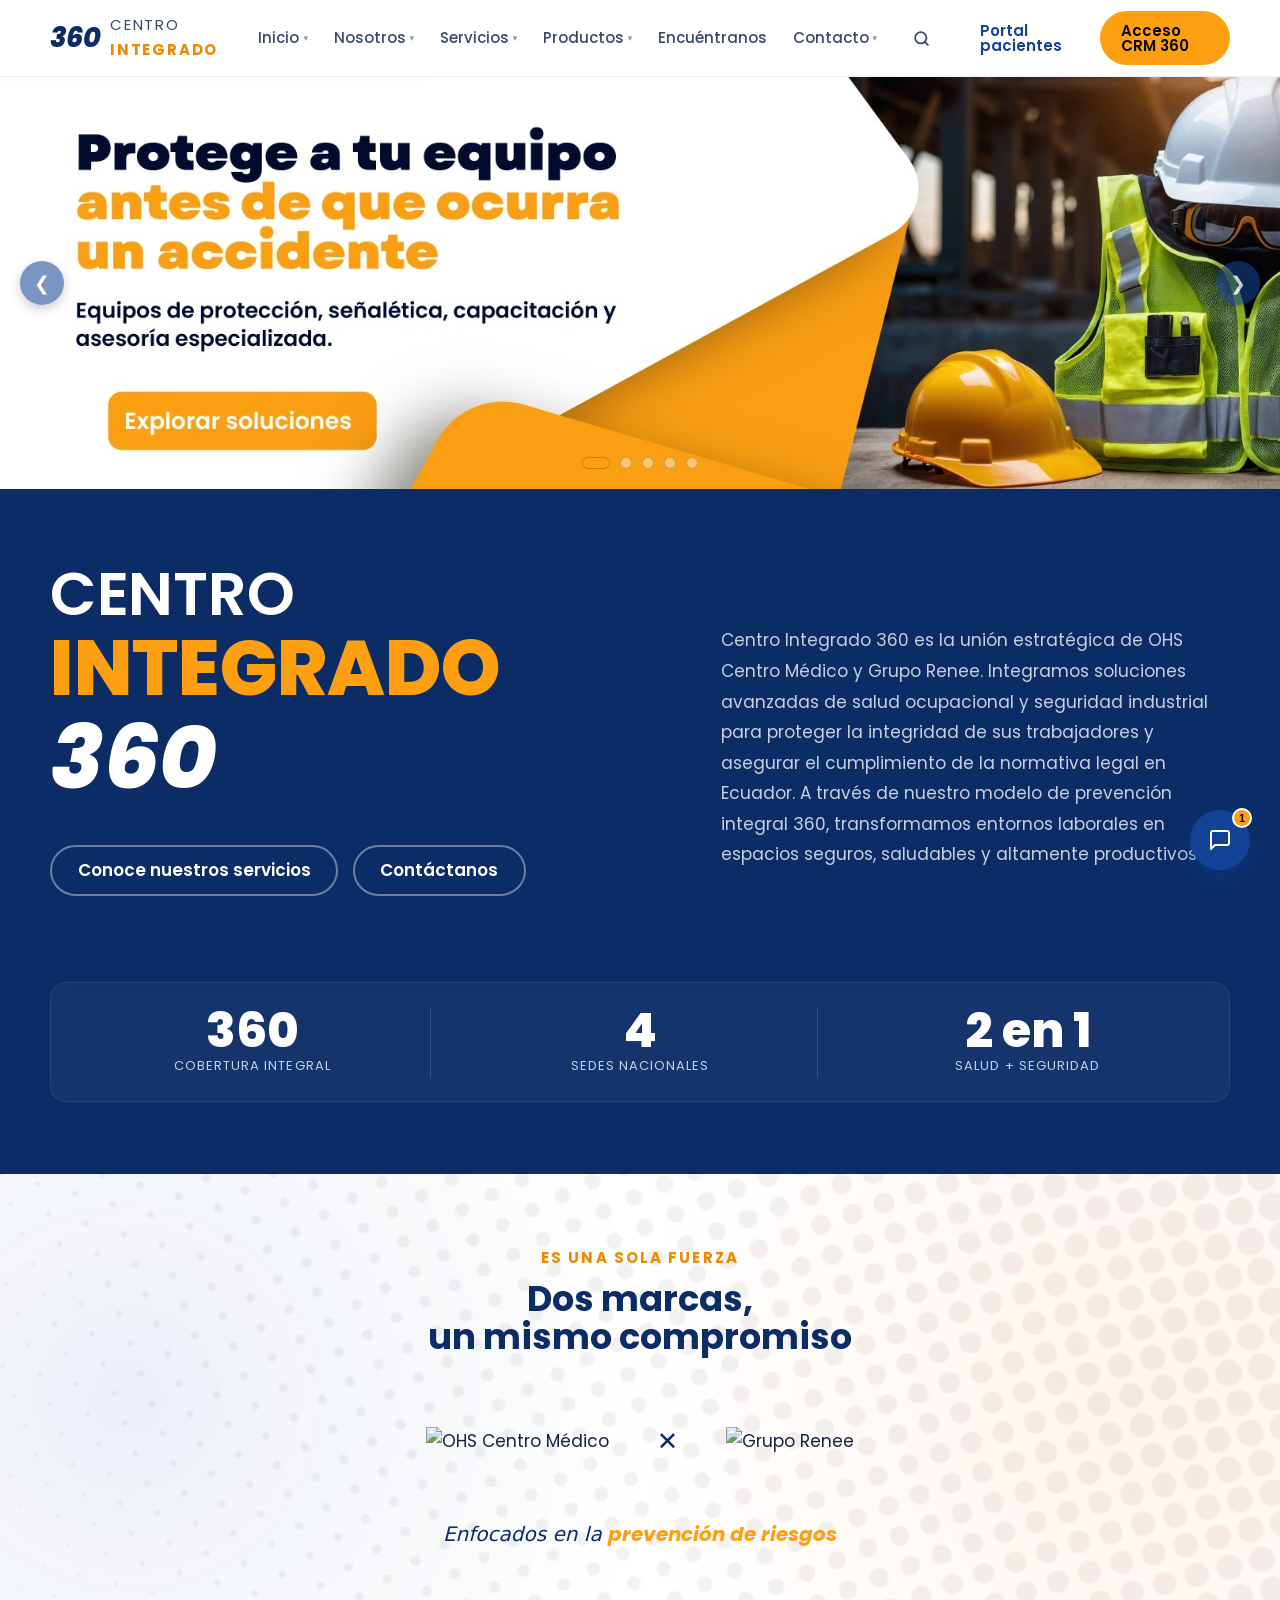
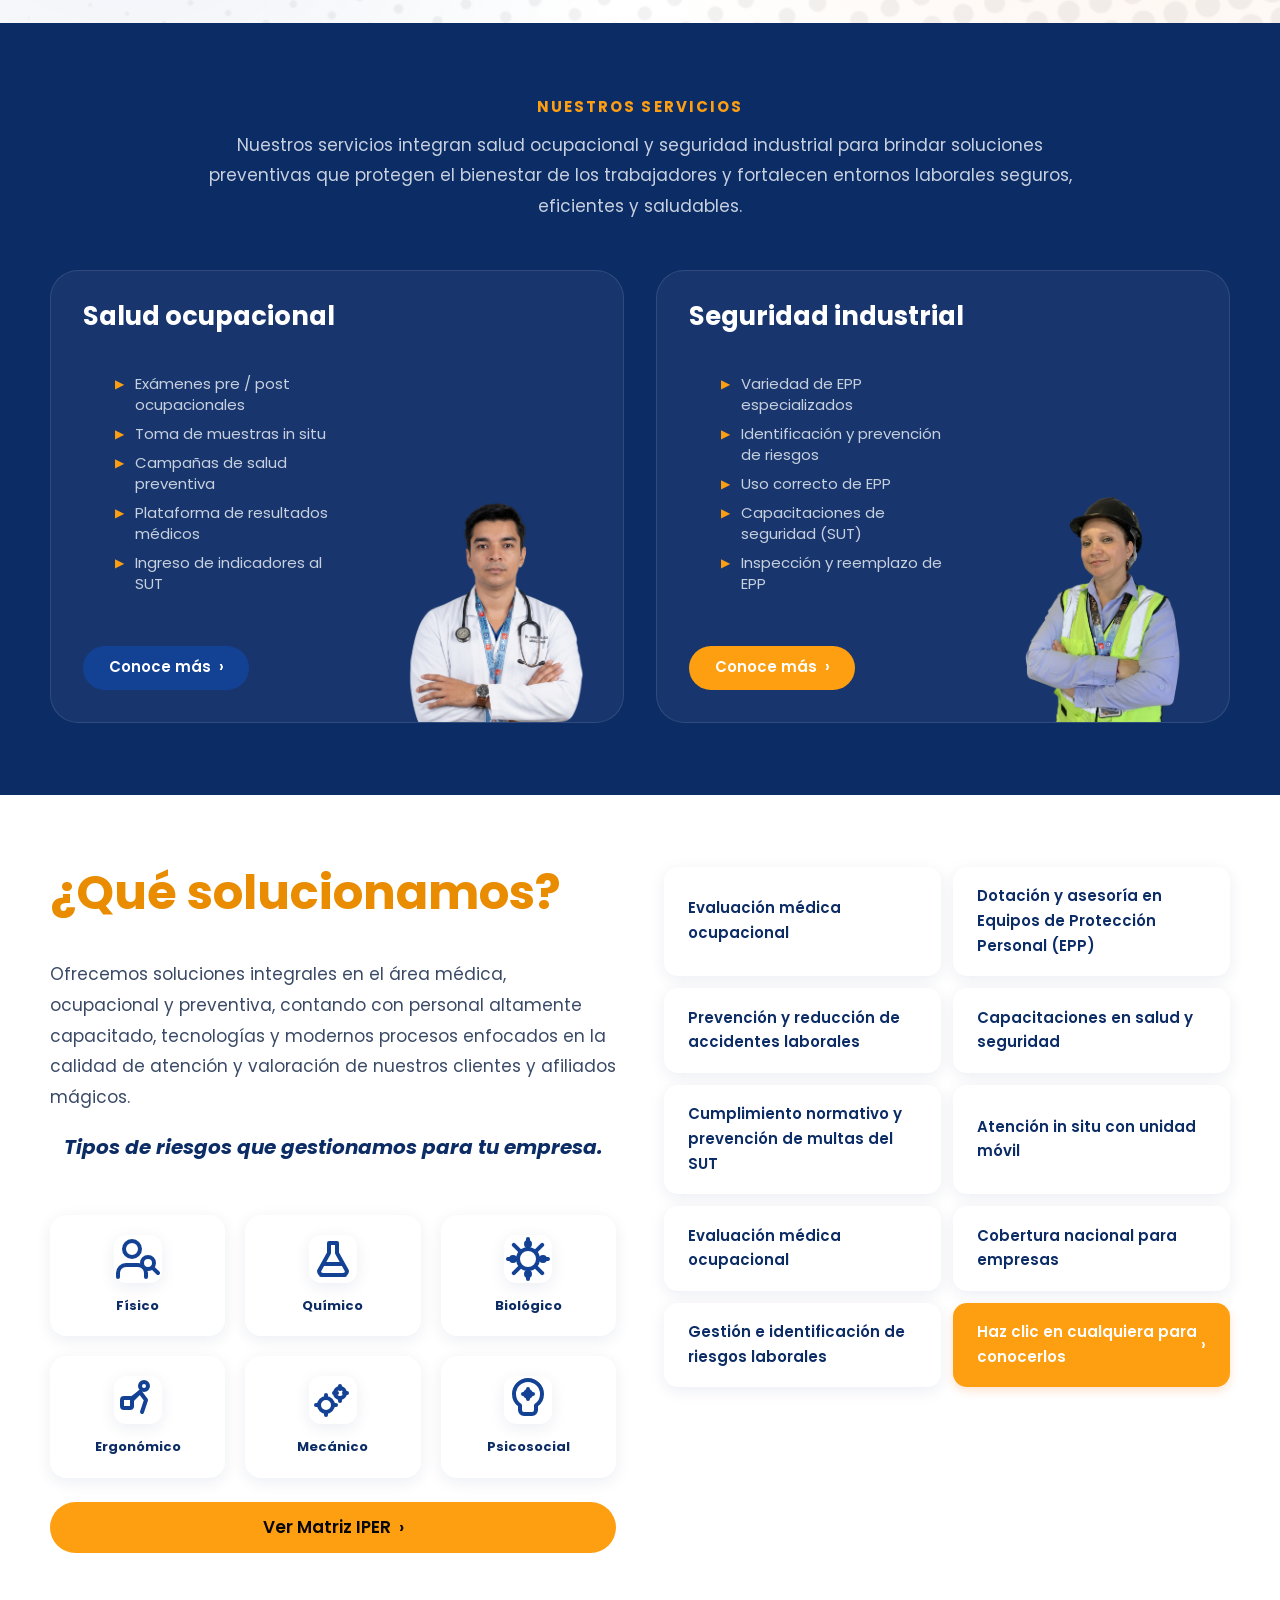
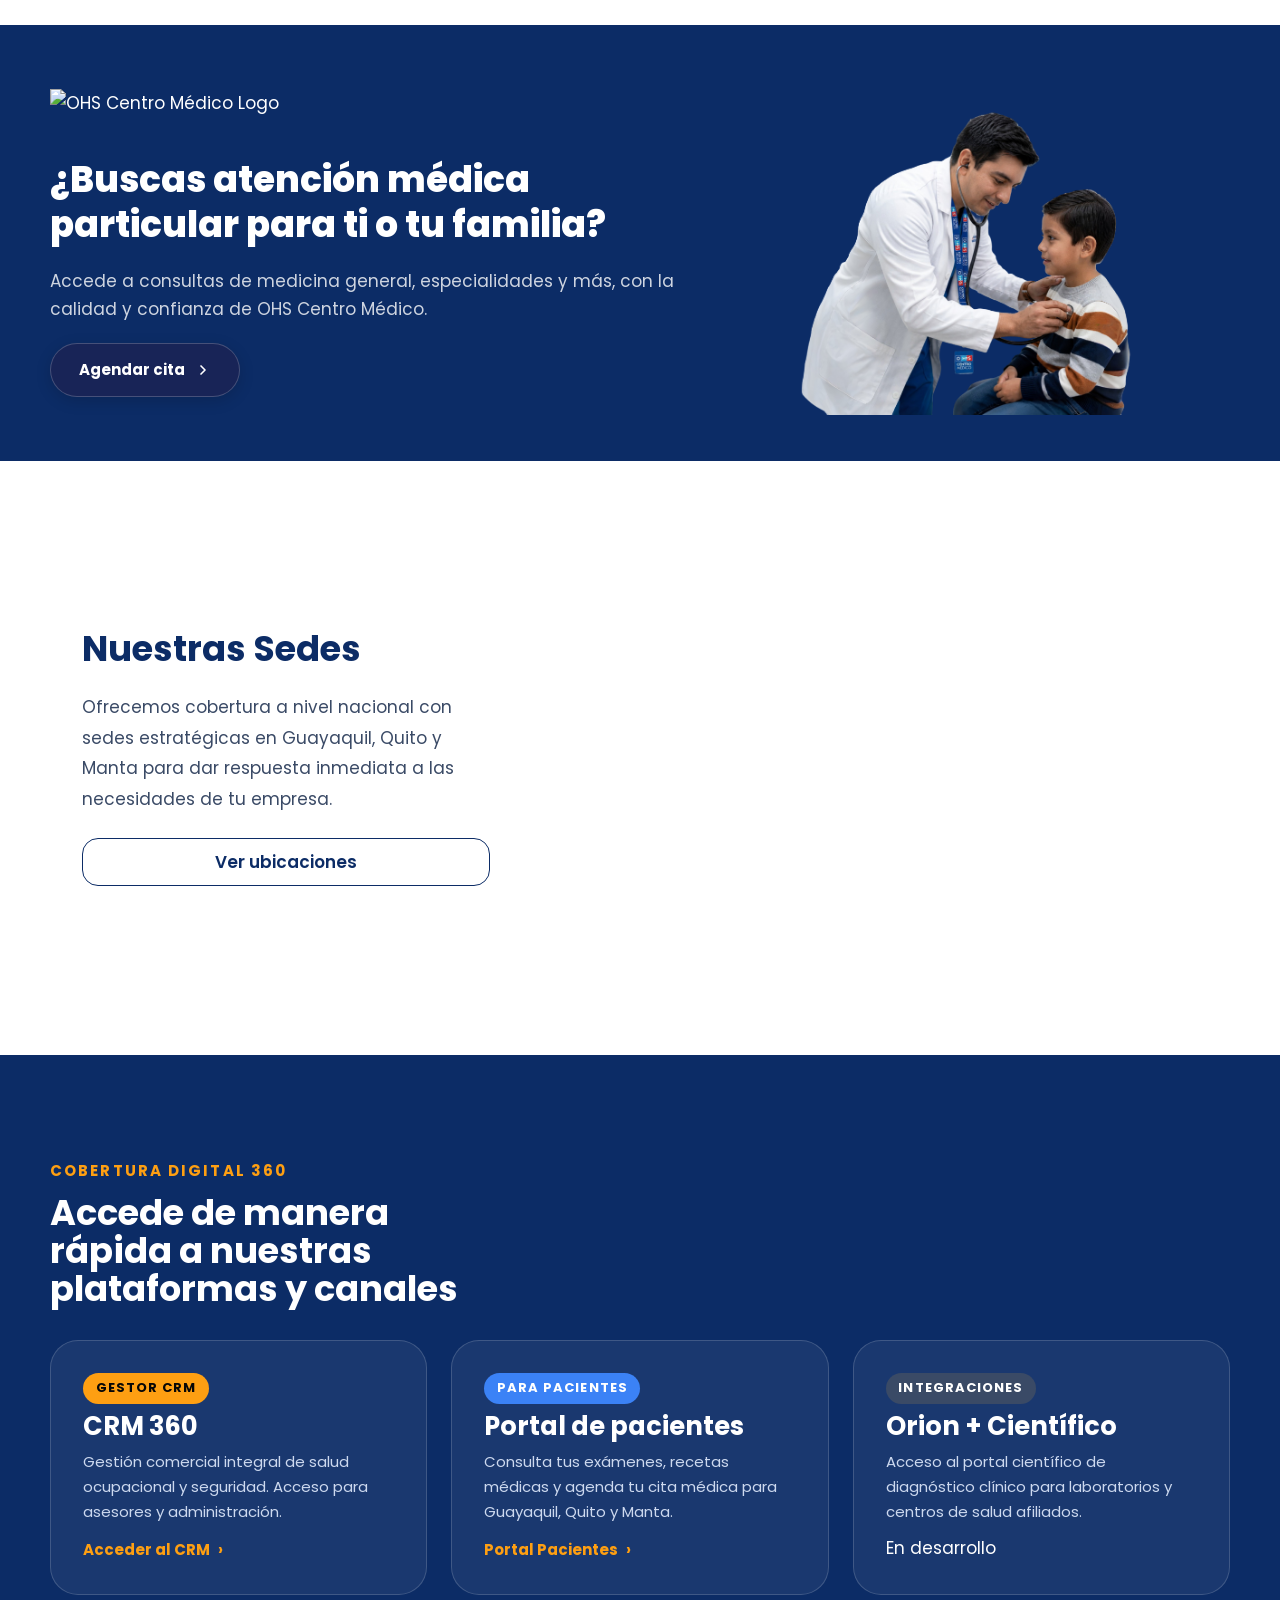
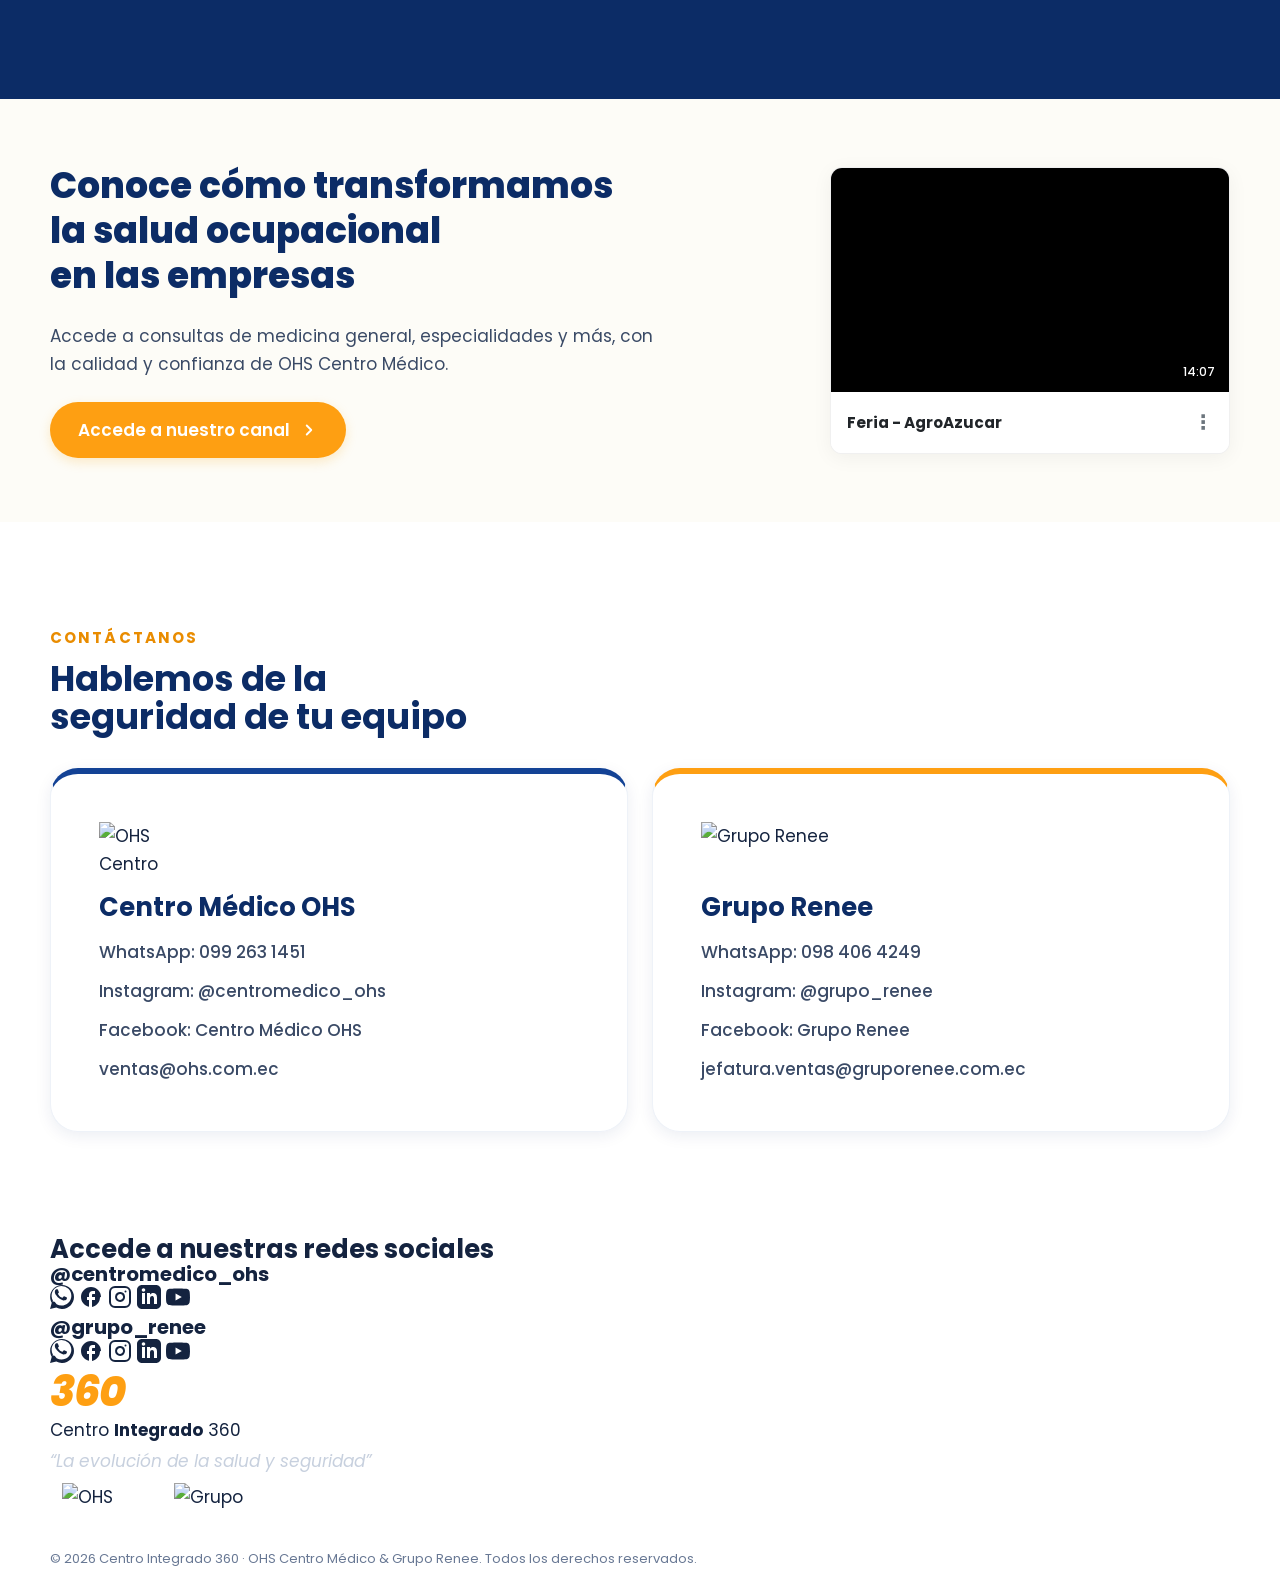
==== commit d4c3af6f: "Productos" ====
--- a/index.html
+++ b/index.html
@@ -165,10 +165,13 @@
               <a href="contacto.html" class="btn btn-outline-white">Contáctanos</a>
             </div>
           </div>
-          
+
           <div class="hero-desc-block">
             <p>
-              Centro Integrado 360 es la unión estratégica de OHS Centro Médico y Grupo Renee. Integramos soluciones avanzadas de salud ocupacional y seguridad industrial para proteger la integridad de sus trabajadores y asegurar el cumplimiento de la normativa legal en Ecuador. A través de nuestro modelo de prevención integral 360, transformamos entornos laborales en espacios seguros, saludables y altamente productivos.
+              Centro Integrado 360 es la unión estratégica de OHS Centro Médico y Grupo Renee. Integramos soluciones
+              avanzadas de salud ocupacional y seguridad industrial para proteger la integridad de sus trabajadores y
+              asegurar el cumplimiento de la normativa legal en Ecuador. A través de nuestro modelo de prevención
+              integral 360, transformamos entornos laborales en espacios seguros, saludables y altamente productivos.
             </p>
           </div>
         </div>
@@ -211,7 +214,8 @@
       <div class="container">
         <p class="section-kicker">NUESTROS SERVICIOS</p>
         <p class="serv-lead-desc">
-          Nuestros servicios integran salud ocupacional y seguridad industrial para brindar soluciones preventivas que protegen el bienestar de los trabajadores y fortalecen entornos laborales seguros, eficientes y saludables.
+          Nuestros servicios integran salud ocupacional y seguridad industrial para brindar soluciones preventivas que
+          protegen el bienestar de los trabajadores y fortalecen entornos laborales seguros, eficientes y saludables.
         </p>
 
         <div class="serv-grid">
@@ -259,15 +263,18 @@
         <div class="sol-left">
           <h2 class="sol-title">¿Qué solucionamos?</h2>
           <p class="sol-desc">
-            Ofrecemos soluciones integrales en el área médica, ocupacional y preventiva, contando con personal altamente capacitado, tecnologías y modernos procesos enfocados en la calidad de atención y valoración de nuestros clientes y afiliados mágicos.
+            Ofrecemos soluciones integrales en el área médica, ocupacional y preventiva, contando con personal altamente
+            capacitado, tecnologías y modernos procesos enfocados en la calidad de atención y valoración de nuestros
+            clientes y afiliados mágicos.
           </p>
-          
+
           <h3 class="sol-subtitle">Tipos de riesgos que gestionamos para tu empresa.</h3>
-          
+
           <div class="risks-grid">
             <div class="risk-item">
               <div class="risk-icon-wrap">
-                <svg viewBox="0 0 24 24" fill="none" stroke="currentColor" stroke-width="2" stroke-linecap="round" stroke-linejoin="round">
+                <svg viewBox="0 0 24 24" fill="none" stroke="currentColor" stroke-width="2" stroke-linecap="round"
+                  stroke-linejoin="round">
                   <path d="M16 21v-2a4 4 0 0 0-4-4H6a4 4 0 0 0-4 4v2" />
                   <circle cx="9" cy="7" r="4" />
                   <circle cx="17" cy="14" r="3" />
@@ -276,22 +283,25 @@
               </div>
               <span>Físico</span>
             </div>
-            
+
             <div class="risk-item">
               <div class="risk-icon-wrap">
-                <svg viewBox="0 0 24 24" fill="none" stroke="currentColor" stroke-width="2" stroke-linecap="round" stroke-linejoin="round">
+                <svg viewBox="0 0 24 24" fill="none" stroke="currentColor" stroke-width="2" stroke-linecap="round"
+                  stroke-linejoin="round">
                   <path d="M6 20h12M10 4h4M10 4v5L5 18a2 2 0 0 0 2 2h10a2 2 0 0 0 2-2L14 9V4" />
                   <path d="M7.5 14.5h9" />
                 </svg>
               </div>
               <span>Químico</span>
             </div>
-            
+
             <div class="risk-item">
               <div class="risk-icon-wrap">
-                <svg viewBox="0 0 24 24" fill="none" stroke="currentColor" stroke-width="2" stroke-linecap="round" stroke-linejoin="round">
+                <svg viewBox="0 0 24 24" fill="none" stroke="currentColor" stroke-width="2" stroke-linecap="round"
+                  stroke-linejoin="round">
                   <circle cx="12" cy="12" r="5" />
-                  <path d="M12 2v4M12 18v4M2 12h4M18 12h4M4.9 4.9l2.8 2.8M16.3 16.3l2.8 2.8M4.9 19.1l2.8-2.8M16.3 7.7l2.8-2.8" />
+                  <path
+                    d="M12 2v4M12 18v4M2 12h4M18 12h4M4.9 4.9l2.8 2.8M16.3 16.3l2.8 2.8M4.9 19.1l2.8-2.8M16.3 7.7l2.8-2.8" />
                   <circle cx="12" cy="4.5" r="1" />
                   <circle cx="12" cy="19.5" r="1" />
                   <circle cx="4.5" cy="12" r="1" />
@@ -300,10 +310,11 @@
               </div>
               <span>Biológico</span>
             </div>
-            
+
             <div class="risk-item">
               <div class="risk-icon-wrap">
-                <svg viewBox="0 0 24 24" fill="none" stroke="currentColor" stroke-width="2" stroke-linecap="round" stroke-linejoin="round">
+                <svg viewBox="0 0 24 24" fill="none" stroke="currentColor" stroke-width="2" stroke-linecap="round"
+                  stroke-linejoin="round">
                   <circle cx="15" cy="5" r="2" />
                   <path d="M9 11l4-3 3 4-2 6" />
                   <path d="M13 8l-4 4v3" />
@@ -312,10 +323,11 @@
               </div>
               <span>Ergonómico</span>
             </div>
-            
+
             <div class="risk-item">
               <div class="risk-icon-wrap">
-                <svg viewBox="0 0 24 24" fill="none" stroke="currentColor" stroke-width="2" stroke-linecap="round" stroke-linejoin="round">
+                <svg viewBox="0 0 24 24" fill="none" stroke="currentColor" stroke-width="2" stroke-linecap="round"
+                  stroke-linejoin="round">
                   <circle cx="8.5" cy="14.5" r="3.5" />
                   <path d="M8.5 9.5v1.5M8.5 18v1.5M3.5 14.5h1.5M12 14.5h1.5" />
                   <circle cx="15.5" cy="8.5" r="2.5" />
@@ -324,11 +336,13 @@
               </div>
               <span>Mecánico</span>
             </div>
-            
+
             <div class="risk-item">
               <div class="risk-icon-wrap">
-                <svg viewBox="0 0 24 24" fill="none" stroke="currentColor" stroke-width="2" stroke-linecap="round" stroke-linejoin="round">
-                  <path d="M12 2a7 7 0 0 0-7 7c0 2.38 1.19 4.47 3 5.74V17a2 2 0 0 0 2 2h4a2 2 0 0 0 2-2v-2.26c1.81-1.27 3-3.36 3-5.74a7 7 0 0 0-7-7z" />
+                <svg viewBox="0 0 24 24" fill="none" stroke="currentColor" stroke-width="2" stroke-linecap="round"
+                  stroke-linejoin="round">
+                  <path
+                    d="M12 2a7 7 0 0 0-7 7c0 2.38 1.19 4.47 3 5.74V17a2 2 0 0 0 2 2h4a2 2 0 0 0 2-2v-2.26c1.81-1.27 3-3.36 3-5.74a7 7 0 0 0-7-7z" />
                   <path d="M9.5 9h5M12 6.5v5" />
                   <circle cx="12" cy="9" r="1.5" />
                 </svg>
@@ -336,10 +350,10 @@
               <span>Psicosocial</span>
             </div>
           </div>
-          
-          <a href="contacto.html" class="btn btn-sol-cta">Ver Matriz IPER <span>›</span></a>
-        </div>
-        
+
+          <a href="nosotros.html#riesgos" class="btn btn-sol-cta">Ver Matriz IPER <span>›</span></a>
+        </div>
+
         <!-- Columna Derecha -->
         <div class="sol-right-col">
           <div class="sol-list-items">
@@ -362,15 +376,24 @@
     </section>
 
     <!-- ===================== ACCESO A PARTICULARES ===================== -->
-    <section class="section particulares-banner" aria-labelledby="part-banner-title">
+    <section class="particulares-banner" aria-labelledby="part-banner-title">
       <div class="container part-banner-inner">
         <div class="part-banner-content">
-          <p class="section-kicker section-kicker--light">ATENCIÓN PARTICULAR</p>
-          <h2 id="part-banner-title" class="part-banner-title">¿Buscas atención médica particular para ti o tu familia?</h2>
-          <p class="part-banner-desc">Accede a consultas de medicina general, especialidades como ginecología, pediatría, exámenes de laboratorio y más, con la calidad y confianza de OHS Centro Médico.</p>
-        </div>
-        <div class="part-banner-action">
-          <a href="particulares.html" class="btn btn-orange-pill">Conoce más sobre Particulares <span>›</span></a>
+          <img src="assets/img/logo-ohs.png" alt="OHS Centro Médico Logo" class="part-banner-logo" />
+          <h2 id="part-banner-title" class="part-banner-title">¿Buscas atención médica particular para ti o tu familia?
+          </h2>
+          <p class="part-banner-desc">Accede a consultas de medicina general, especialidades y más, con la calidad y
+            confianza de OHS Centro Médico.</p>
+          <a href="particulares.html" class="btn-banner-blue">
+            Agendar cita
+            <svg width="16" height="16" viewBox="0 0 24 24" fill="none" stroke="currentColor" stroke-width="2.5"
+              stroke-linecap="round" stroke-linejoin="round" aria-hidden="true" style="margin-left: 2px;">
+              <polyline points="9 18 15 12 9 6"></polyline>
+            </svg>
+          </a>
+        </div>
+        <div class="part-banner-img-wrap">
+          <img src="assets/img/Homepage/doctor niño.png" alt="Médico Ocupacional y Niño - OHS" loading="lazy" />
         </div>
       </div>
     </section>
@@ -380,7 +403,8 @@
       <div class="container mapa-cobertura-grid">
         <div class="mapa-info-block">
           <h3>Nuestras Sedes</h3>
-          <p>Ofrecemos cobertura a nivel nacional con sedes estratégicas en Guayaquil, Quito y Manta para dar respuesta inmediata a las necesidades de tu empresa.</p>
+          <p>Ofrecemos cobertura a nivel nacional con sedes estratégicas en Guayaquil, Quito y Manta para dar respuesta
+            inmediata a las necesidades de tu empresa.</p>
           <a href="encuentranos.html" class="btn btn-outline-blue">Ver ubicaciones</a>
         </div>
         <div class="mapa-img-block">
@@ -396,7 +420,8 @@
     <section class="section ecosistema" id="ecosistema" aria-labelledby="eco-title">
       <div class="container">
         <p class="section-kicker section-kicker--light">COBERTURA DIGITAL 360</p>
-        <h2 id="eco-title" class="section-title section-title--light">Accede de manera rápida a nuestras plataformas y canales</h2>
+        <h2 id="eco-title" class="section-title section-title--light">Accede de manera rápida a nuestras plataformas y
+          canales</h2>
 
         <div class="eco-grid">
           <div class="eco-card">
@@ -419,6 +444,43 @@
             <p>Acceso al portal científico de diagnóstico clínico para laboratorios y centros de salud afiliados.</p>
             <span class="eco-link-muted">En desarrollo</span>
           </div>
+        </div>
+      </div>
+    </section>
+
+    <!-- ===================== CANAL YOUTUBE ===================== -->
+    <section class="section yt-section" aria-labelledby="yt-section-title">
+      <div class="container yt-grid">
+        <!-- Columna Izquierda: Información -->
+        <div class="yt-content">
+          <h2 id="yt-section-title">Conoce cómo transformamos la salud ocupacional en las empresas</h2>
+          <p>Accede a consultas de medicina general, especialidades y más, con la calidad y confianza de OHS Centro
+            Médico.</p>
+          <a href="https://www.youtube.com/@CentroMedico_OHS/featured" target="_blank" rel="noopener"
+            class="yt-btn-canal">
+            Accede a nuestro canal
+            <svg width="18" height="18" viewBox="0 0 24 24" fill="none" stroke="currentColor" stroke-width="2.5"
+              stroke-linecap="round" stroke-linejoin="round" aria-hidden="true" style="margin-left: 2px;">
+              <polyline points="9 18 15 12 9 6"></polyline>
+            </svg>
+          </a>
+        </div>
+
+        <!-- Columna Derecha: Tarjeta de Video YouTube -->
+        <div class="yt-card-wrapper">
+          <a href="https://www.youtube.com/watch?v=h9grqFrW2kA" target="_blank" rel="noopener" class="yt-card"
+            aria-label="Ver video Feria - AgroAzucar en YouTube">
+            <div class="yt-thumb-container">
+              <img src="https://img.youtube.com/vi/CKonDD2pwNw/maxresdefault.jpg"
+                alt="Miniatura de video Feria - AgroAzucar" loading="lazy"
+                onerror="this.src='https://img.youtube.com/vi/CKonDD2pwNw/hqdefault.jpg'" />
+              <span class="yt-duration">14:07</span>
+            </div>
+            <div class="yt-info">
+              <span class="yt-info-title">Feria - AgroAzucar</span>
+              <span class="yt-menu-icon" aria-hidden="true">⋮</span>
+            </div>
+          </a>
         </div>
       </div>
     </section>
@@ -458,6 +520,79 @@
     </section>
   </main>
 
+  <!-- ===================== REDES SOCIALES ===================== -->
+  <section class="social-blue-section">
+    <div class="container">
+      <h2 class="social-title">Accede a nuestras redes sociales</h2>
+      <div class="social-grid">
+        <div class="social-col">
+          <h3>@centromedico_ohs</h3>
+          <div class="social-links">
+            <a href="https://wa.me/593992631451" target="_blank" rel="noopener" aria-label="WhatsApp OHS">
+              <svg width="24" height="24" viewBox="0 0 24 24" fill="currentColor">
+                <path d="M.057 24l1.687-6.163c-1.041-1.804-1.588-3.849-1.587-5.946C.06 5.348 5.397.01 12.008.01c3.202.001 6.212 1.246 8.477 3.514 2.266 2.268 3.507 5.28 3.505 8.484-.004 6.657-5.34 11.997-11.953 11.997-2.005-.001-3.973-.5-5.739-1.446L0 24zm6.59-4.846c1.6.95 3.188 1.449 4.825 1.451 5.436 0 9.86-4.37 9.864-9.799.002-2.63-1.023-5.101-2.885-6.966a9.78 9.78 0 0 0-6.975-2.881c-5.433 0-9.86 4.371-9.864 9.8-.001 1.73.457 3.414 1.32 4.9l-.317 1.157 1.218-.32 1.019.598zm9.718-6.938c-.3-.15-1.771-.875-2.046-.975-.276-.1-.476-.15-.676.15-.2.3-.776.975-.95 1.175-.175.2-.35.225-.65.075-.3-.15-1.267-.467-2.413-1.49-.893-.797-1.496-1.782-1.672-2.08-.175-.3-.018-.462.158-.636.159-.156.3-.35.45-.525.15-.175.2-.3.3-.5.1-.2.05-.375-.025-.525-.075-.15-.676-1.63-.926-2.233-.243-.586-.492-.507-.676-.516-.174-.008-.374-.01-.574-.01-.2 0-.526.075-.802.375-.275.3-1.05 1.025-1.05 2.5s1.075 2.9 1.225 3.1c.15.2 2.11 3.22 5.11 4.52.714.31 1.27.494 1.704.632.717.228 1.37.196 1.885.119.574-.086 1.771-.725 2.021-1.425.25-.7.25-1.3.175-1.425-.075-.125-.275-.2-.575-.35z"/>
+              </svg>
+            </a>
+            <a href="https://www.facebook.com/share/1KiGc3uQm6/?mibextid=wwXIfr" target="_blank" rel="noopener" aria-label="Facebook OHS">
+              <svg width="24" height="24" viewBox="0 0 24 24" fill="currentColor">
+                <path d="M22 12c0-5.52-4.48-10-10-10S2 6.48 2 12c0 4.84 3.44 8.87 8 9.8V15H8v-3h2V9.5C10 7.57 11.57 6 13.5 6H16v3h-2c-.55 0-1 .45-1 1v2h3v3h-3v6.95c4.56-.93 8-4.96 8-9.75z" />
+              </svg>
+            </a>
+            <a href="https://www.instagram.com/centromedico_ohs?igsh=dnZ5N3U3dGNtNzhu" target="_blank" rel="noopener" aria-label="Instagram OHS">
+              <svg width="24" height="24" viewBox="0 0 24 24" fill="none" stroke="currentColor" stroke-width="2" stroke-linecap="round" stroke-linejoin="round">
+                <rect x="2" y="2" width="20" height="20" rx="5" ry="5"></rect>
+                <path d="M16 11.37A4 4 0 1 1 12.63 8 4 4 0 0 1 16 11.37z"></path>
+                <line x1="17.5" y1="6.5" x2="17.51" y2="6.5"></line>
+              </svg>
+            </a>
+            <a href="https://www.linkedin.com/in/centro-m%C3%A9dico-ohs-45673b123/" target="_blank" rel="noopener" aria-label="LinkedIn OHS">
+              <svg width="24" height="24" viewBox="0 0 24 24" fill="currentColor">
+                <path d="M19 0h-14c-2.761 0-5 2.239-5 5v14c0 2.761 2.239 5 5 5h14c2.762 0 5-2.239 5-5v-14c0-2.761-2.238-5-5-5zm-11 19h-3v-11h3v11zm-1.5-12.268c-.966 0-1.75-.779-1.75-1.75s.784-1.75 1.75-1.75 1.75.779 1.75 1.75-.784 1.75-1.75 1.75zm13.5 12.268h-3v-5.604c0-3.368-4-3.113-4 0v5.604h-3v-11h3v1.765c1.396-2.586 7-2.777 7 2.476v6.759z" />
+              </svg>
+            </a>
+            <a href="https://www.youtube.com/@CentroMedico_OHS/featured" target="_blank" rel="noopener" aria-label="YouTube OHS">
+              <svg width="24" height="24" viewBox="0 0 24 24" fill="currentColor">
+                <path d="M23.498 6.163a3.003 3.003 0 0 0-2.11-2.108C19.53 3.5 12 3.5 12 3.5s-7.53 0-9.388.555A3.003 3.003 0 0 0 .502 6.163C0 8.07 0 12 0 12s0 3.93.502 5.837a3.003 3.003 0 0 0 2.11 2.108C4.47 20.5 12 20.5 12 20.5s7.53 0 9.388-.555a3.003 3.003 0 0 0 2.11-2.108C24 15.93 24 12 24 12s0-3.93-.502-5.837zM9.545 15.568V8.432L15.818 12l-6.273 3.568z" />
+              </svg>
+            </a>
+          </div>
+        </div>
+        <div class="social-col">
+          <h3>@grupo_renee</h3>
+          <div class="social-links">
+            <a href="https://wa.me/593984064249" target="_blank" rel="noopener" aria-label="WhatsApp Grupo Renee">
+              <svg width="24" height="24" viewBox="0 0 24 24" fill="currentColor">
+                <path d="M.057 24l1.687-6.163c-1.041-1.804-1.588-3.849-1.587-5.946C.06 5.348 5.397.01 12.008.01c3.202.001 6.212 1.246 8.477 3.514 2.266 2.268 3.507 5.28 3.505 8.484-.004 6.657-5.34 11.997-11.953 11.997-2.005-.001-3.973-.5-5.739-1.446L0 24zm6.59-4.846c1.6.95 3.188 1.449 4.825 1.451 5.436 0 9.86-4.37 9.864-9.799.002-2.63-1.023-5.101-2.885-6.966a9.78 9.78 0 0 0-6.975-2.881c-5.433 0-9.86 4.371-9.864 9.8-.001 1.73.457 3.414 1.32 4.9l-.317 1.157 1.218-.32 1.019.598zm9.718-6.938c-.3-.15-1.771-.875-2.046-.975-.276-.1-.476-.15-.676.15-.2.3-.776.975-.95 1.175-.175.2-.35.225-.65.075-.3-.15-1.267-.467-2.413-1.49-.893-.797-1.496-1.782-1.672-2.08-.175-.3-.018-.462.158-.636.159-.156.3-.35.45-.525.15-.175.2-.3.3-.5.1-.2.05-.375-.025-.525-.075-.15-.676-1.63-.926-2.233-.243-.586-.492-.507-.676-.516-.174-.008-.374-.01-.574-.01-.2 0-.526.075-.802.375-.275.3-1.05 1.025-1.05 2.5s1.075 2.9 1.225 3.1c.15.2 2.11 3.22 5.11 4.52.714.31 1.27.494 1.704.632.717.228 1.37.196 1.885.119.574-.086 1.771-.725 2.021-1.425.25-.7.25-1.3.175-1.425-.075-.125-.275-.2-.575-.35z"/>
+              </svg>
+            </a>
+            <a href="https://www.facebook.com/share/14eQuZJYQS2/?mibextid=wwXIf" target="_blank" rel="noopener" aria-label="Facebook Grupo Renee">
+              <svg width="24" height="24" viewBox="0 0 24 24" fill="currentColor">
+                <path d="M22 12c0-5.52-4.48-10-10-10S2 6.48 2 12c0 4.84 3.44 8.87 8 9.8V15H8v-3h2V9.5C10 7.57 11.57 6 13.5 6H16v3h-2c-.55 0-1 .45-1 1v2h3v3h-3v6.95c4.56-.93 8-4.96 8-9.75z" />
+              </svg>
+            </a>
+            <a href="https://www.instagram.com/grupo_renee?igsh=ZjVkb3Bjemh2Ynd6" target="_blank" rel="noopener" aria-label="Instagram Grupo Renee">
+              <svg width="24" height="24" viewBox="0 0 24 24" fill="none" stroke="currentColor" stroke-width="2" stroke-linecap="round" stroke-linejoin="round">
+                <rect x="2" y="2" width="20" height="20" rx="5" ry="5"></rect>
+                <path d="M16 11.37A4 4 0 1 1 12.63 8 4 4 0 0 1 16 11.37z"></path>
+                <line x1="17.5" y1="6.5" x2="17.51" y2="6.5"></line>
+              </svg>
+            </a>
+            <a href="https://www.linkedin.com/in/grupo-renee/" target="_blank" rel="noopener" aria-label="LinkedIn Grupo Renee">
+              <svg width="24" height="24" viewBox="0 0 24 24" fill="currentColor">
+                <path d="M19 0h-14c-2.761 0-5 2.239-5 5v14c0 2.761 2.239 5 5 5h14c2.762 0 5-2.239 5-5v-14c0-2.761-2.238-5-5-5zm-11 19h-3v-11h3v11zm-1.5-12.268c-.966 0-1.75-.779-1.75-1.75s.784-1.75 1.75-1.75 1.75.779 1.75 1.75-.784 1.75-1.75 1.75zm13.5 12.268h-3v-5.604c0-3.368-4-3.113-4 0v5.604h-3v-11h3v1.765c1.396-2.586 7-2.777 7 2.476v6.759z" />
+              </svg>
+            </a>
+            <a href="https://www.youtube.com/@grureneesas.a.1385" target="_blank" rel="noopener" aria-label="YouTube Grupo Renee">
+              <svg width="24" height="24" viewBox="0 0 24 24" fill="currentColor">
+                <path d="M23.498 6.163a3.003 3.003 0 0 0-2.11-2.108C19.53 3.5 12 3.5 12 3.5s-7.53 0-9.388.555A3.003 3.003 0 0 0 .502 6.163C0 8.07 0 12 0 12s0 3.93.502 5.837a3.003 3.003 0 0 0 2.11 2.108C4.47 20.5 12 20.5 12 20.5s7.53 0 9.388-.555a3.003 3.003 0 0 0 2.11-2.108C24 15.93 24 12 24 12s0-3.93-.502-5.837zM9.545 15.568V8.432L15.818 12l-6.273 3.568z" />
+              </svg>
+            </a>
+          </div>
+        </div>
+      </div>
+    </div>
+  </section>
+
   <!-- ===================== FOOTER ===================== -->
   <footer class="site-footer">
     <div class="footer-dots" aria-hidden="true"></div>
@@ -471,6 +606,7 @@
         <img src="assets/img/logo-ohs.png" alt="OHS Centro Médico" width="716" height="358" loading="lazy" />
         <img src="assets/img/logo-renee.png" alt="Grupo Renee" width="855" height="339" loading="lazy" />
       </div>
+
       <p class="footer-legal">© <span id="year"></span> Centro Integrado 360 · OHS Centro Médico &amp; Grupo Renee.
         Todos los derechos reservados.</p>
     </div>
--- a/assets/css/styles.css
+++ b/assets/css/styles.css
@@ -1010,22 +1010,6 @@
 .con-list a { color: var(--gris-700); font-weight: 500; overflow-wrap: anywhere; }
 .con-list a:hover { color: var(--azul); }
 
-/* Foco visible consistente en enlaces interactivos */
-.main-nav a:focus-visible,
-a.eco-card:focus-visible,
-.con-list a:focus-visible,
-.brand:focus-visible {
-  outline: 3px solid var(--naranja);
-  outline-offset: 3px;
-  border-radius: 4px;
-}
-
-/* ---------------- Footer ---------------- */
-.site-footer { background: var(--negro); color: var(--blanco); padding: var(--sp-6) 0 var(--sp-4); position: relative; overflow: hidden; }
-.footer-dots { color: var(--naranja); opacity: .25; width: 300px; height: 200px; top: 0; left: 0;
-  -webkit-mask-image: radial-gradient(circle at top left, #000 20%, transparent 70%);
-  mask-image: radial-gradient(circle at top left, #000 20%, transparent 70%); }
-.footer-inner { display: grid; gap: var(--sp-4); position: relative; }
 .footer-brand { display: flex; flex-direction: column; gap: .2rem; }
 .brand-360--lg { font-size: 2.6rem; color: var(--naranja); }
 .footer-brand p { margin: 0; font-family: var(--font-display); }
@@ -2248,6 +2232,199 @@
   display: block;
 }
 
+/* Sección Canal YouTube */
+.yt-section {
+  background: #fdfcf7; /* Off-white background as seen in the photo */
+  padding: 4rem 0;
+  border-top: 1px solid var(--gris-200);
+  border-bottom: 1px solid var(--gris-200);
+}
+.yt-grid {
+  display: grid;
+  grid-template-columns: 1.1fr 0.9fr;
+  gap: 4rem;
+  align-items: center;
+}
+.yt-content {
+  display: flex;
+  flex-direction: column;
+  align-items: flex-start;
+  gap: 1.5rem;
+}
+.yt-content h2 {
+  font-family: var(--font-display);
+  font-size: 2.25rem;
+  color: var(--azul-900);
+  line-height: 1.25;
+  font-weight: 800;
+  margin: 0;
+}
+.yt-content p {
+  color: var(--gris-700);
+  font-size: var(--fs-base);
+  line-height: 1.65;
+  margin: 0;
+}
+.yt-btn-canal {
+  background: var(--naranja);
+  color: var(--blanco) !important;
+  font-weight: 600;
+  padding: 0.85rem 1.75rem;
+  border-radius: 9999px;
+  display: inline-flex;
+  align-items: center;
+  gap: 0.5rem;
+  transition: background-color 0.2s, transform 0.2s;
+  box-shadow: 0 4px 12px rgba(245, 158, 11, 0.2);
+  text-decoration: none;
+}
+.yt-btn-canal:hover {
+  background: var(--naranja-600);
+  transform: translateY(-2px);
+}
+.yt-card-wrapper {
+  display: flex;
+  justify-content: flex-end;
+  width: 100%;
+}
+.yt-card {
+  width: 100%;
+  max-width: 400px;
+  background: var(--blanco);
+  border-radius: 12px;
+  overflow: hidden;
+  box-shadow: 0 4px 20px rgba(0, 0, 0, 0.05);
+  border: 1px solid rgba(0, 0, 0, 0.06);
+  cursor: pointer;
+  transition: transform 0.3s ease, box-shadow 0.3s ease;
+  display: block;
+  text-decoration: none;
+}
+.yt-card:hover {
+  transform: translateY(-5px);
+  box-shadow: 0 12px 30px rgba(0, 0, 0, 0.1);
+}
+.yt-thumb-container {
+  position: relative;
+  width: 100%;
+  aspect-ratio: 16 / 9;
+  background: #000;
+  overflow: hidden;
+}
+.yt-thumb-container img {
+  width: 100%;
+  height: 100%;
+  object-fit: cover;
+  display: block;
+}
+.yt-duration {
+  position: absolute;
+  bottom: 8px;
+  right: 8px;
+  background: rgba(0, 0, 0, 0.8);
+  color: var(--blanco);
+  font-size: 0.75rem;
+  padding: 2px 6px;
+  border-radius: 4px;
+  font-weight: 500;
+  font-family: var(--font-body);
+}
+.yt-info {
+  padding: 14px 16px;
+  display: flex;
+  justify-content: space-between;
+  align-items: center;
+  background: var(--blanco);
+}
+.yt-info-title {
+  font-size: 0.95rem;
+  font-weight: 700;
+  color: #212529;
+  margin: 0;
+  font-family: var(--font-body);
+}
+.yt-menu-icon {
+  color: #6c757d;
+  display: flex;
+  align-items: center;
+  font-size: 1.25rem;
+  padding-left: 8px;
+  font-weight: 700;
+}
+
+@media (max-width: 992px) {
+  .yt-grid {
+    grid-template-columns: 1fr;
+    gap: 2.5rem;
+    text-align: center;
+  }
+  .yt-content {
+    align-items: center;
+  }
+  .yt-card-wrapper {
+    justify-content: center;
+  }
+}
+
+
+/* Footer Social Media Section */
+.footer-social-section {
+  display: flex;
+  justify-content: center;
+  gap: var(--sp-8);
+  margin-top: var(--sp-6);
+  margin-bottom: var(--sp-4);
+  padding-top: var(--sp-5);
+  border-top: 1px solid rgba(255, 255, 255, 0.08);
+  width: 100%;
+}
+.footer-social-col {
+  display: flex;
+  flex-direction: column;
+  align-items: center;
+  gap: 0.6rem;
+}
+.footer-social-col h4 {
+  font-family: var(--font-display);
+  font-size: var(--fs-xs);
+  color: var(--naranja);
+  text-transform: uppercase;
+  letter-spacing: 0.05em;
+  margin: 0;
+  font-weight: 700;
+}
+.footer-social-links {
+  display: flex;
+  gap: 1.25rem;
+}
+.footer-social-links a {
+  color: rgba(255, 255, 255, 0.6);
+  transition: color 0.2s ease, transform 0.2s ease;
+  display: flex;
+  align-items: center;
+  justify-content: center;
+}
+.footer-social-links a:hover {
+  color: var(--blanco);
+  transform: translateY(-3px);
+}
+.footer-social-links a svg {
+  transition: filter 0.2s ease;
+}
+.footer-social-links a:hover svg {
+  filter: drop-shadow(0 0 4px rgba(255, 255, 255, 0.3));
+}
+
+@media (max-width: 768px) {
+  .footer-social-section {
+    flex-direction: column;
+    gap: 1.5rem;
+    align-items: center;
+    margin-top: var(--sp-5);
+    padding-top: var(--sp-4);
+  }
+}
+
 /* Ecosistema Digital */
 .ecosistema {
   background: var(--azul-900);
@@ -2285,36 +2462,75 @@
 .particulares-banner {
   background: var(--azul-900);
   color: var(--blanco);
-  padding: var(--sp-6) 0;
+  padding: 0;
   position: relative;
   overflow: hidden;
 }
 .part-banner-inner {
   display: grid;
-  grid-template-columns: 1.2fr 0.8fr;
+  grid-template-columns: 1.15fr 0.85fr;
   align-items: center;
   gap: 2rem;
 }
 .part-banner-content {
   display: flex;
   flex-direction: column;
-  gap: 1rem;
+  gap: 1.25rem;
+  padding: 4rem 0;
+}
+.part-banner-logo {
+  height: 48px;
+  width: auto;
+  align-self: flex-start;
+  object-fit: contain;
 }
 .part-banner-title {
-  font-size: var(--fs-2xl);
+  font-size: 2.25rem;
+  font-weight: 800;
+  color: var(--blanco);
+  line-height: 1.25;
+  margin: 0;
+}
+.part-banner-desc {
+  color: rgba(255, 255, 255, 0.8);
+  font-size: var(--fs-base);
+  line-height: 1.65;
+  margin: 0;
+}
+.btn-banner-blue {
+  background: #182457;
+  color: var(--blanco) !important;
+  border: 1px solid rgba(255, 255, 255, 0.2);
+  border-radius: 50px;
+  padding: 0.85rem 1.75rem;
+  font-size: var(--fs-sm);
   font-weight: 700;
-  color: var(--blanco);
-  line-height: 1.3;
-}
-.part-banner-desc {
-  color: var(--gris-300);
-  font-size: var(--fs-base);
-  line-height: 1.6;
-  margin: 0;
-}
-.part-banner-action {
+  display: inline-flex;
+  align-items: center;
+  gap: 0.5rem;
+  transition: background 0.2s, border-color 0.2s, transform 0.2s;
+  width: fit-content;
+  text-decoration: none;
+  box-shadow: 0 4px 15px rgba(0, 0, 0, 0.15);
+}
+.btn-banner-blue:hover {
+  background: #202d6c;
+  border-color: rgba(255, 255, 255, 0.45);
+  transform: translateY(-2px);
+}
+.part-banner-img-wrap {
+  align-self: flex-end;
   display: flex;
   justify-content: flex-end;
+  height: 100%;
+  max-height: 380px;
+}
+.part-banner-img-wrap img {
+  height: 340px;
+  width: auto;
+  display: block;
+  object-fit: contain;
+  vertical-align: bottom;
 }
 .btn-orange-pill {
   background: var(--naranja);
@@ -2373,17 +2589,119 @@
   .solucionamos-grid {
     grid-template-columns: 1fr;
   }
+  .particulares-banner {
+    padding: 3rem 0 0 0;
+  }
   .part-banner-inner {
     grid-template-columns: 1fr;
     text-align: center;
-    gap: 1.5rem;
+    gap: 2rem;
   }
-  .part-banner-action {
+  .part-banner-content {
+    align-items: center;
+    padding: 0;
+  }
+  .part-banner-logo {
+    align-self: center;
+  }
+  .part-banner-img-wrap {
     justify-content: center;
+    align-self: center;
+    width: 100%;
+    margin-top: 1rem;
+    max-height: 280px;
+  }
+  .part-banner-img-wrap img {
+    height: 260px;
+    margin: 0 auto;
   }
   .mapa-cobertura-grid {
     grid-template-columns: 1fr;
   }
 }
 
-
+/* Sección Riesgos 360 */
+.riesgos {
+  background: var(--blanco);
+  position: relative;
+  overflow: hidden;
+  padding: var(--sp-6) 0;
+}
+.riesgos-dots {
+  position: absolute;
+  top: 10%;
+  right: 5%;
+  width: 120px;
+  height: 120px;
+  background-image: radial-gradient(var(--gris-300) 20%, transparent 20%);
+  background-size: 15px 15px;
+  opacity: 0.35;
+  pointer-events: none;
+}
+.table-wrap {
+  width: 100%;
+  overflow-x: auto;
+  margin-top: var(--sp-4);
+  border-radius: var(--radius);
+  box-shadow: var(--shadow-md);
+  border: 1px solid var(--gris-300);
+  background: var(--blanco);
+}
+.riesgos-table {
+  width: 100%;
+  border-collapse: collapse;
+  text-align: left;
+  font-family: var(--font-body);
+  min-width: 700px;
+}
+.riesgos-table th, 
+.riesgos-table td {
+  padding: 1.25rem 1.5rem;
+  border-bottom: 1px solid var(--gris-100);
+  vertical-align: middle;
+}
+.riesgos-table thead th {
+  font-family: var(--font-display);
+  font-weight: 700;
+  font-size: var(--fs-sm);
+  text-transform: uppercase;
+  letter-spacing: 0.05em;
+}
+.th-riesgo {
+  background-color: var(--gris-100);
+  color: var(--gris-900);
+  width: 20%;
+}
+.th-ohs {
+  background-color: var(--azul);
+  color: var(--blanco);
+  width: 40%;
+}
+.th-renee {
+  background-color: var(--naranja);
+  color: var(--negro);
+  width: 40%;
+}
+.riesgos-table tbody tr {
+  transition: background-color 0.2s ease;
+}
+.riesgos-table tbody tr:hover {
+  background-color: var(--azul-050);
+}
+.riesgos-table tbody tr:last-child th,
+.riesgos-table tbody tr:last-child td {
+  border-bottom: none;
+}
+.riesgos-table tbody th {
+  font-weight: 700;
+  color: var(--azul-900);
+  background-color: var(--gris-050);
+  font-family: var(--font-display);
+}
+.riesgos-table tbody td {
+  color: var(--gris-700);
+  font-size: var(--fs-sm);
+  line-height: 1.5;
+}
+
+
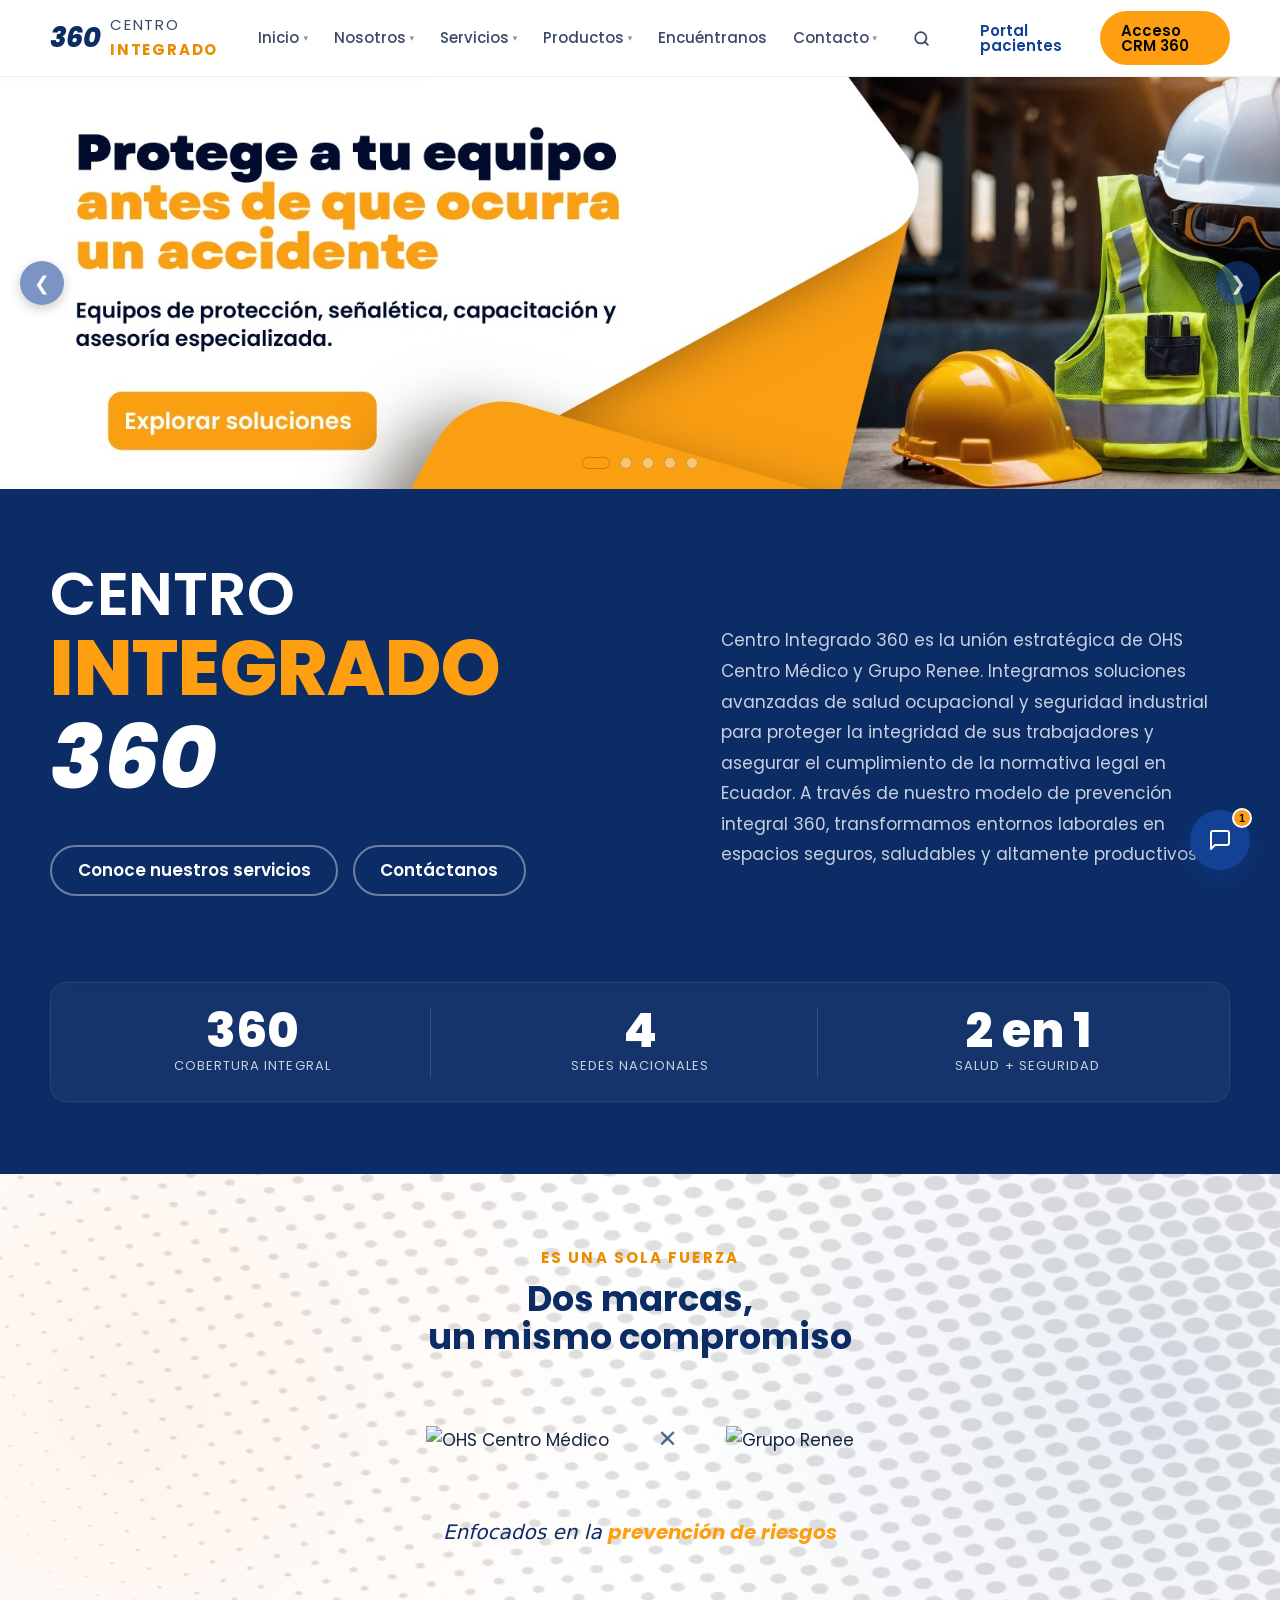
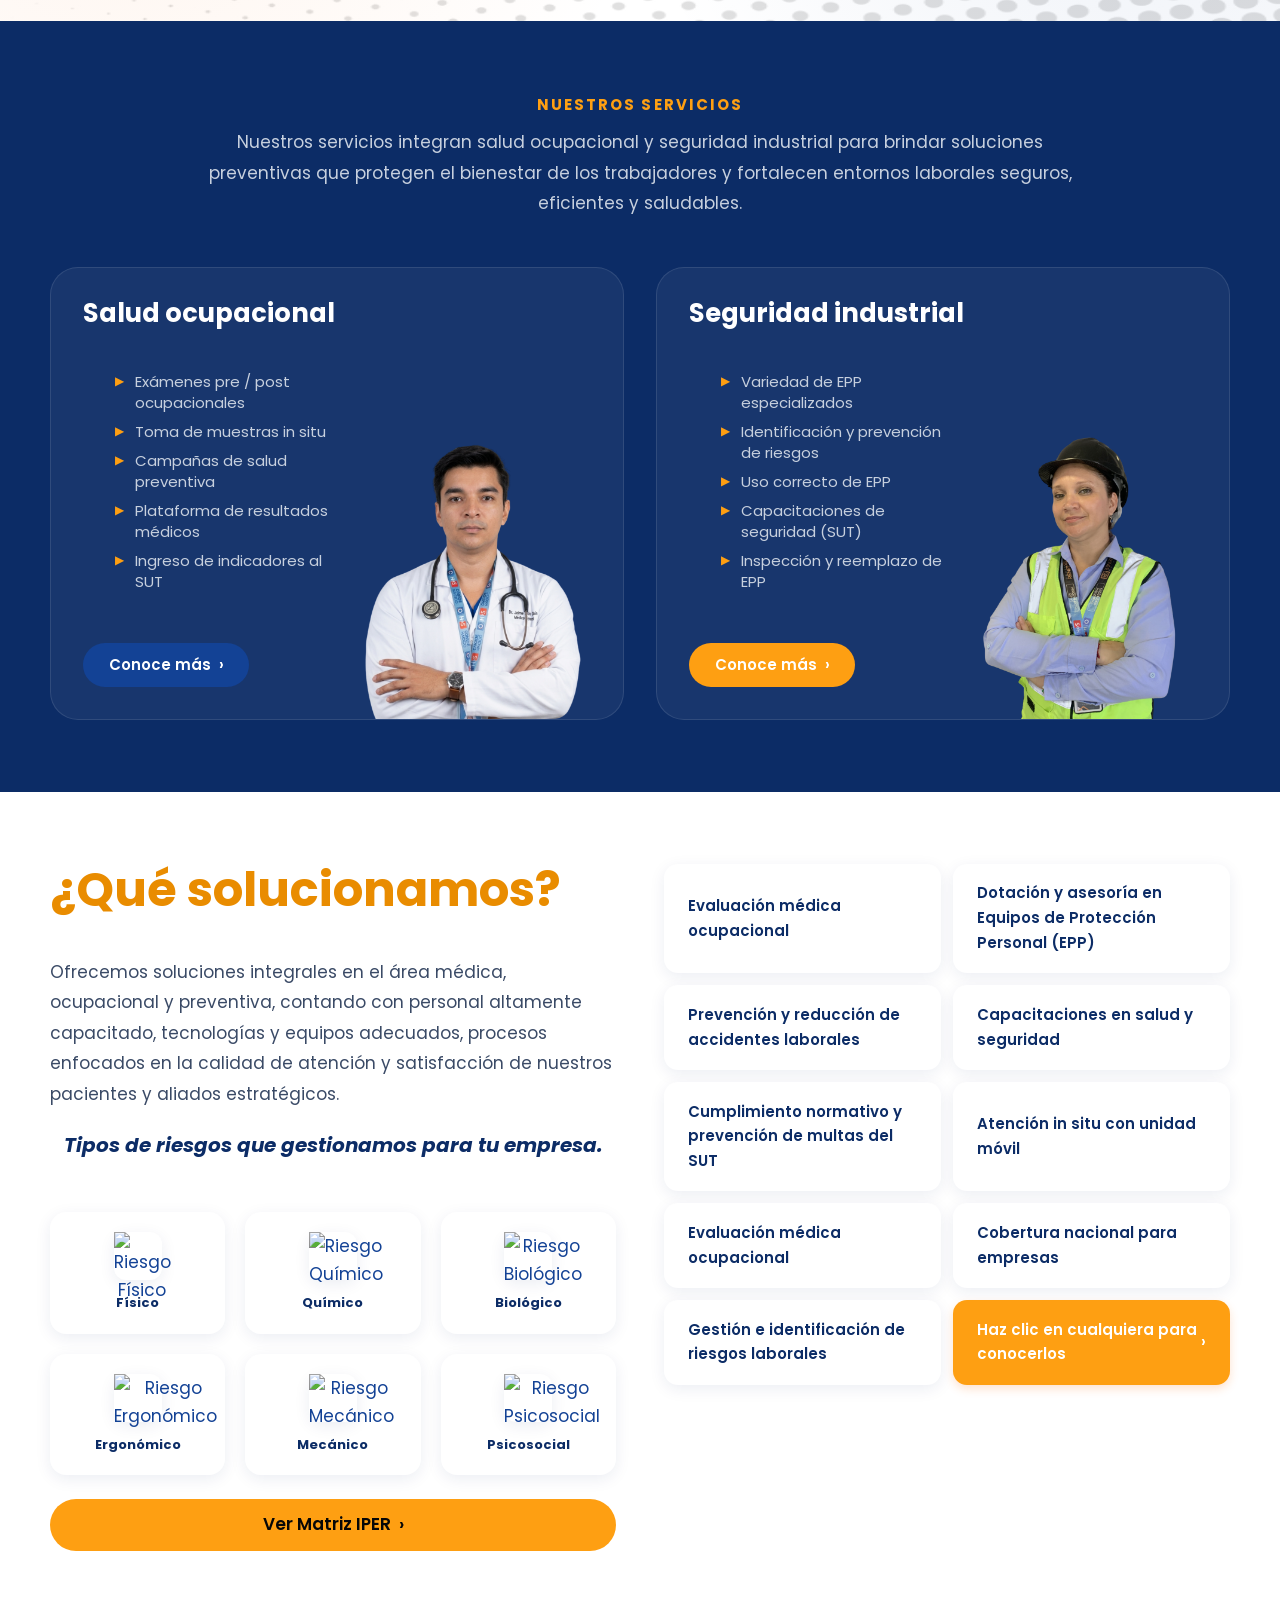
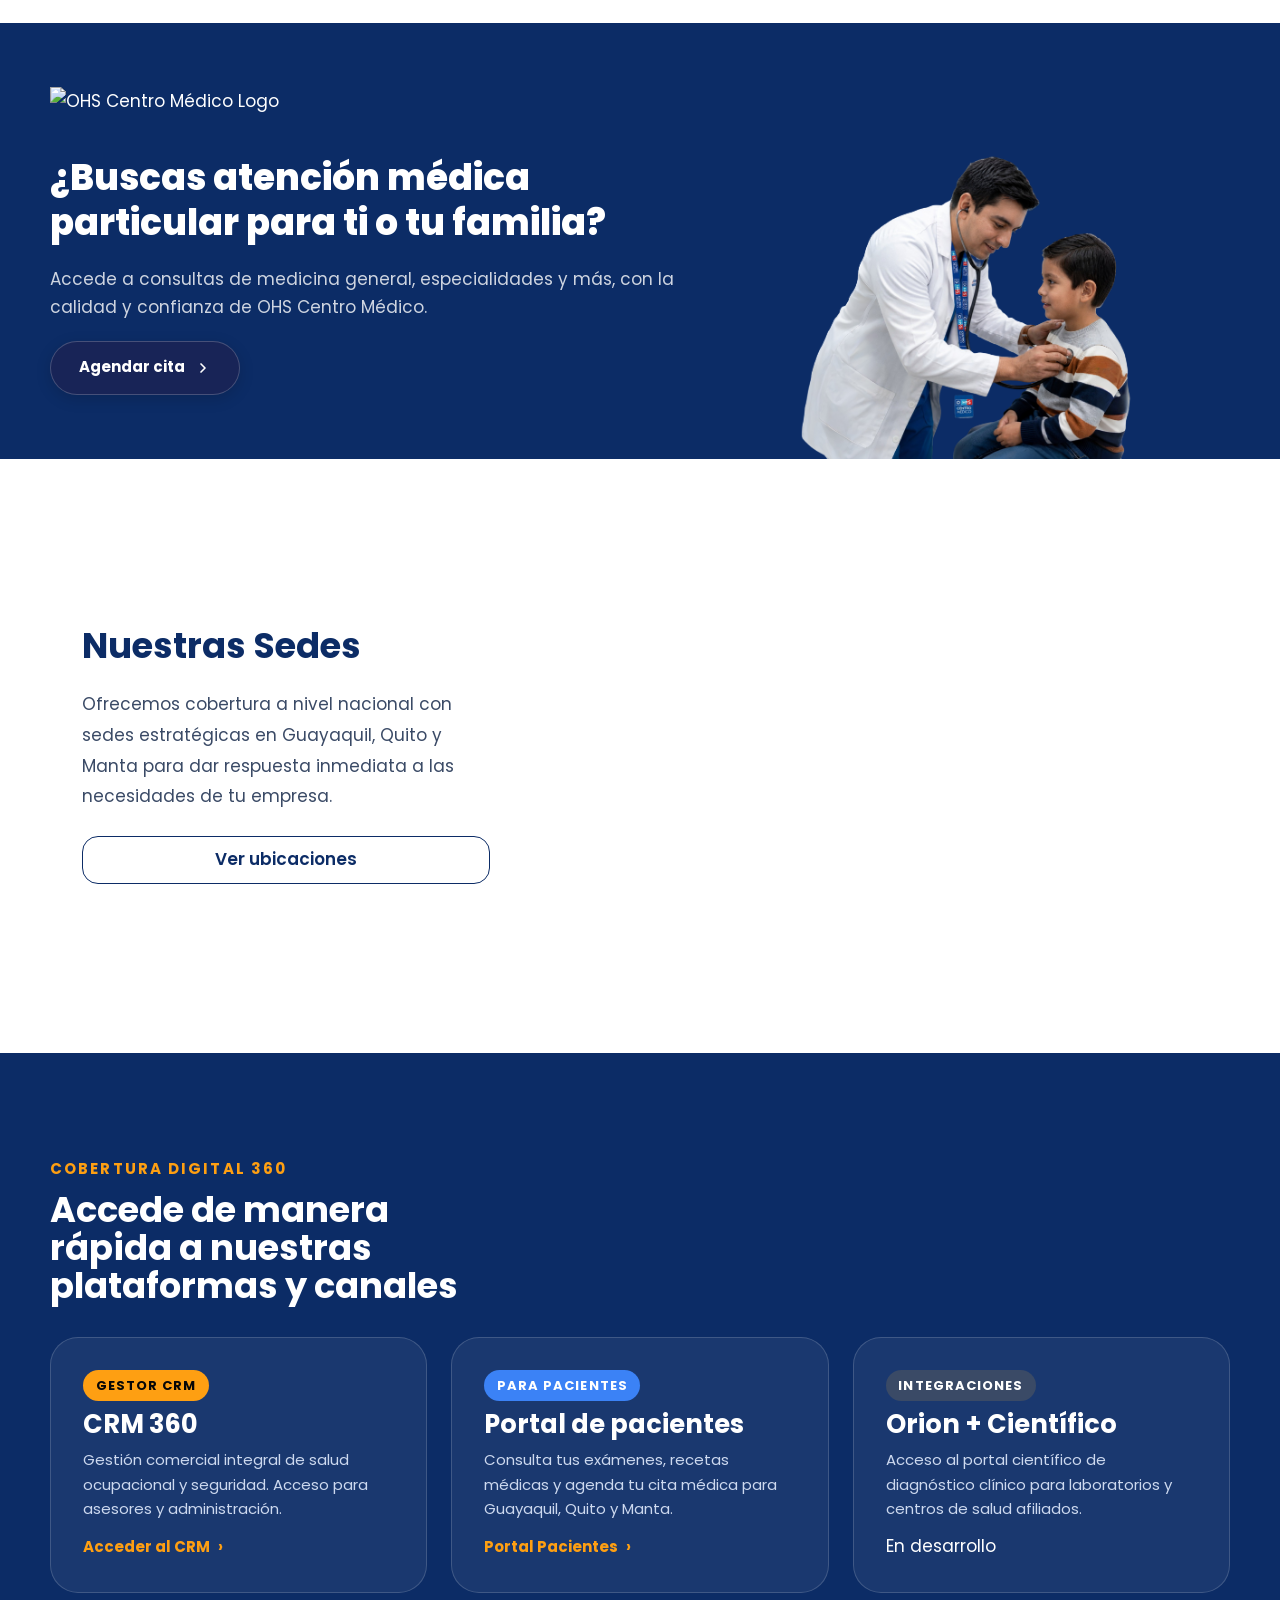
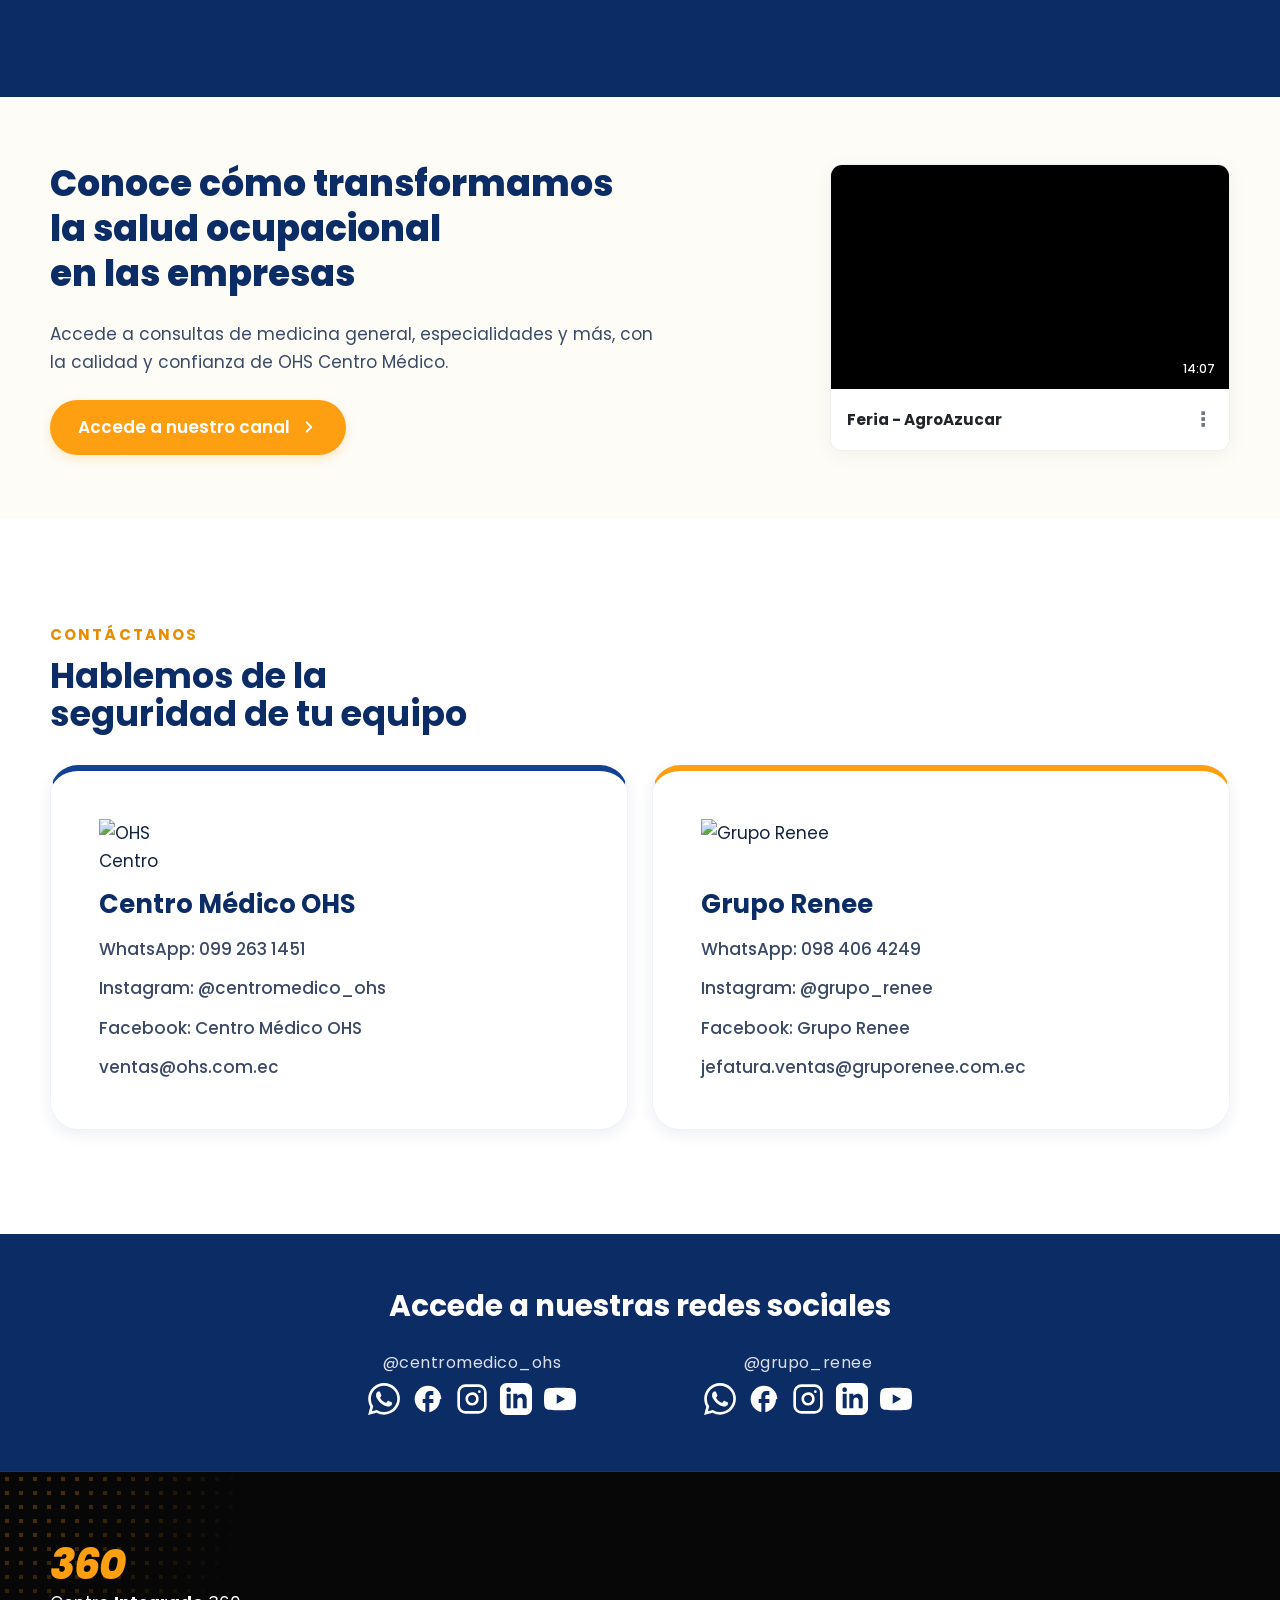
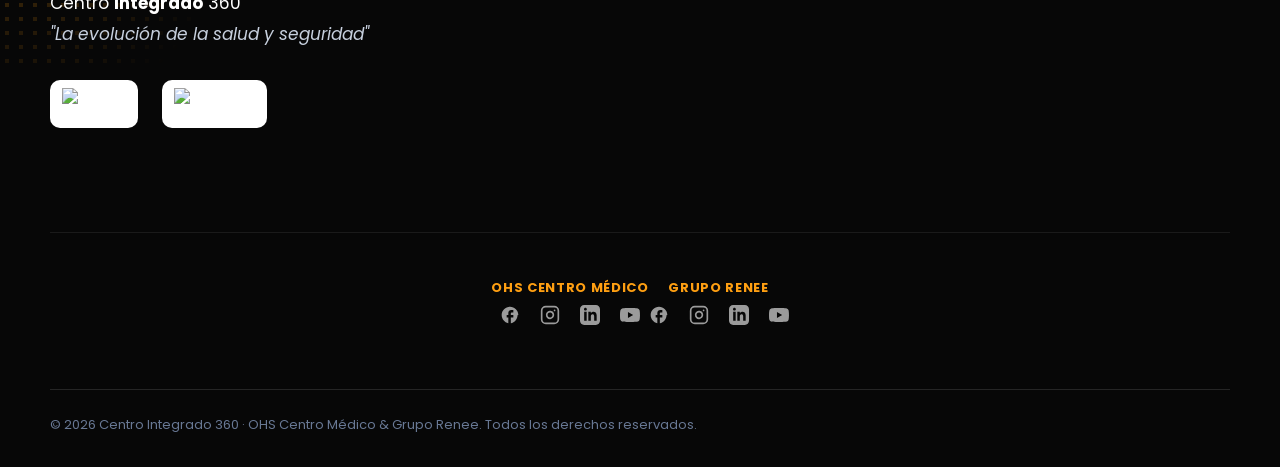
==== commit cb7c4cf5: "Productos" ====
--- a/index.html
+++ b/index.html
@@ -9,13 +9,11 @@
     content="Centro Integrado 360: la unión de OHS Centro Médico y Grupo Renee. Salud ocupacional y seguridad industrial bajo un solo modelo 360. Guayaquil, Quito y Manta." />
   <meta name="theme-color" content="#134295" />
 
-  <!-- Open Graph -->
   <meta property="og:title" content="Centro Integrado 360 | La evolución de la salud y seguridad" />
   <meta property="og:description"
     content="Salud ocupacional + seguridad industrial, 2 en 1. Convertimos riesgos en prevención." />
   <meta property="og:type" content="website" />
 
-  <!-- Tipografías de marca: Poppins (Google) + Garet (Fontshare) -->
   <link rel="preconnect" href="https://fonts.googleapis.com" />
   <link rel="preconnect" href="https://fonts.gstatic.com" crossorigin />
   <link
@@ -25,12 +23,12 @@
 
   <link rel="stylesheet" href="assets/css/styles.css" />
   <link rel="stylesheet" href="assets/css/styles-responsive.css" />
+  <link rel="stylesheet" href="assets/css/styles-home.css" />
 </head>
 
 <body>
   <a class="skip-link" href="#main">Saltar al contenido</a>
 
-  <!-- ===================== HEADER / NAV ===================== -->
   <header class="site-header" id="top">
     <div class="container header-inner">
       <a href="#top" class="brand" aria-label="Centro Integrado 360 - inicio">
@@ -40,7 +38,6 @@
 
       <nav class="main-nav" id="mainNav" aria-label="Navegación principal">
 
-        <!-- Inicio ▼ -->
         <div class="nav-item-dropdown">
           <a href="#top" class="dropdown-trigger">Inicio <span class="arrow-down">▾</span></a>
           <div class="dropdown-menu">
@@ -50,7 +47,6 @@
           </div>
         </div>
 
-        <!-- Nosotros ▼ -->
         <div class="nav-item-dropdown">
           <a href="nosotros.html" class="dropdown-trigger">Nosotros <span class="arrow-down">▾</span></a>
           <div class="dropdown-menu">
@@ -60,7 +56,6 @@
           </div>
         </div>
 
-        <!-- Servicios ▼ (Salud Ocupacional / Seguridad Industrial / Particular) -->
         <div class="nav-item-dropdown">
           <a href="#servicios" class="dropdown-trigger">Servicios <span class="arrow-down">▾</span></a>
           <div class="dropdown-menu">
@@ -70,7 +65,6 @@
           </div>
         </div>
 
-        <!-- Productos ▼ -->
         <div class="nav-item-dropdown">
           <a href="productos.html" class="dropdown-trigger">Productos <span class="arrow-down">▾</span></a>
           <div class="dropdown-menu">
@@ -78,10 +72,8 @@
           </div>
         </div>
 
-        <!-- Encuéntranos -->
         <a href="encuentranos.html" class="dropdown-trigger">Encuéntranos</a>
 
-        <!-- Contacto ▼ -->
         <div class="nav-item-dropdown">
           <a href="contacto.html" class="dropdown-trigger">Contacto <span class="arrow-down">▾</span></a>
           <div class="dropdown-menu">
@@ -90,7 +82,6 @@
           </div>
         </div>
 
-        <!-- Búsqueda -->
         <button class="search-trigger-btn" id="searchTriggerBtn" aria-label="Buscar en el sitio">
           <svg width="17" height="17" viewBox="0 0 24 24" fill="none" stroke="currentColor" stroke-width="2.5"
             stroke-linecap="round" stroke-linejoin="round">
@@ -101,7 +92,6 @@
 
       </nav>
 
-
       <div class="header-cta">
         <a href="#ecosistema" class="btn btn-ghost btn-sm">Portal pacientes</a>
         <a href="#ecosistema" class="btn btn-primary btn-sm">Acceso CRM 360</a>
@@ -114,6 +104,7 @@
   </header>
 
   <main id="main">
+
     <!-- ===================== HOME BANNER (CARRUSEL SLIDER) ===================== -->
     <section class="home-banner" aria-label="Banner principal">
       <div class="slider-wrapper" id="homeSlider">
@@ -133,13 +124,12 @@
           <div class="slide">
             <img src="assets/img/Homepage/banners4.jpeg" alt="Centro Integrado 360 - Banner principal 5" />
           </div>
-        </div>
-
-        <!-- Controles de navegación -->
+          <div class="slide">
+            <img src="assets/img/Homepage/banner5.jpeg" alt="Centro Integrado 360 - Banner principal 5" />
+          </div>
+        </div>
         <button class="slider-btn prev-btn" id="prevSlideBtn" aria-label="Anterior">&#10094;</button>
         <button class="slider-btn next-btn" id="nextSlideBtn" aria-label="Siguiente">&#10095;</button>
-
-        <!-- Indicadores / Dots -->
         <div class="slider-dots" id="sliderDots">
           <span class="dot active" data-index="0"></span>
           <span class="dot" data-index="1"></span>
@@ -195,6 +185,12 @@
 
     <!-- ===================== UNA SOLA FUERZA / NOSOTROS ===================== -->
     <section class="section fuerza" id="nosotros" aria-labelledby="fuerza-title">
+      <div class="fuerza-halftone" aria-hidden="true">
+        <div class="fuerza-halftone-tl"></div>
+        <div class="fuerza-halftone-tr"></div>
+        <div class="fuerza-halftone-bl"></div>
+        <div class="fuerza-halftone-br"></div>
+      </div>
       <div class="container fuerza-inner">
         <p class="section-kicker">ES UNA SOLA FUERZA</p>
         <h2 id="fuerza-title" class="section-title">Dos marcas,<br>un mismo compromiso</h2>
@@ -259,102 +255,71 @@
     <!-- ===================== ¿QUÉ SOLUCIONAMOS? ===================== -->
     <section class="section solucionamos-nueva" id="solucionamos">
       <div class="container solucionamos-grid">
-        <!-- Columna Izquierda -->
         <div class="sol-left">
           <h2 class="sol-title">¿Qué solucionamos?</h2>
           <p class="sol-desc">
             Ofrecemos soluciones integrales en el área médica, ocupacional y preventiva, contando con personal altamente
-            capacitado, tecnologías y modernos procesos enfocados en la calidad de atención y valoración de nuestros
-            clientes y afiliados mágicos.
+            capacitado, tecnologías y equipos adecuados, procesos enfocados en la calidad de atención y satisfacción de
+            nuestros pacientes y aliados estratégicos.
           </p>
 
           <h3 class="sol-subtitle">Tipos de riesgos que gestionamos para tu empresa.</h3>
 
           <div class="risks-grid">
+
+            <!-- FÍSICO -->
             <div class="risk-item">
               <div class="risk-icon-wrap">
-                <svg viewBox="0 0 24 24" fill="none" stroke="currentColor" stroke-width="2" stroke-linecap="round"
-                  stroke-linejoin="round">
-                  <path d="M16 21v-2a4 4 0 0 0-4-4H6a4 4 0 0 0-4 4v2" />
-                  <circle cx="9" cy="7" r="4" />
-                  <circle cx="17" cy="14" r="3" />
-                  <line x1="22" y1="19" x2="19.1" y2="16.2" />
-                </svg>
+                <img src="assets/img/Iconos/riesgos/fisico.svg" alt="Riesgo Físico" />
               </div>
               <span>Físico</span>
             </div>
 
+            <!-- QUÍMICO -->
             <div class="risk-item">
               <div class="risk-icon-wrap">
-                <svg viewBox="0 0 24 24" fill="none" stroke="currentColor" stroke-width="2" stroke-linecap="round"
-                  stroke-linejoin="round">
-                  <path d="M6 20h12M10 4h4M10 4v5L5 18a2 2 0 0 0 2 2h10a2 2 0 0 0 2-2L14 9V4" />
-                  <path d="M7.5 14.5h9" />
-                </svg>
+                <img src="assets/img/Iconos/riesgos/quimico.svg" alt="Riesgo Químico" />
               </div>
               <span>Químico</span>
             </div>
 
+            <!-- BIOLÓGICO -->
             <div class="risk-item">
               <div class="risk-icon-wrap">
-                <svg viewBox="0 0 24 24" fill="none" stroke="currentColor" stroke-width="2" stroke-linecap="round"
-                  stroke-linejoin="round">
-                  <circle cx="12" cy="12" r="5" />
-                  <path
-                    d="M12 2v4M12 18v4M2 12h4M18 12h4M4.9 4.9l2.8 2.8M16.3 16.3l2.8 2.8M4.9 19.1l2.8-2.8M16.3 7.7l2.8-2.8" />
-                  <circle cx="12" cy="4.5" r="1" />
-                  <circle cx="12" cy="19.5" r="1" />
-                  <circle cx="4.5" cy="12" r="1" />
-                  <circle cx="19.5" cy="12" r="1" />
-                </svg>
+                <img src="assets/img/Iconos/riesgos/biologico.svg" alt="Riesgo Biológico" />
               </div>
               <span>Biológico</span>
             </div>
 
+            <!-- ERGONÓMICO -->
             <div class="risk-item">
               <div class="risk-icon-wrap">
-                <svg viewBox="0 0 24 24" fill="none" stroke="currentColor" stroke-width="2" stroke-linecap="round"
-                  stroke-linejoin="round">
-                  <circle cx="15" cy="5" r="2" />
-                  <path d="M9 11l4-3 3 4-2 6" />
-                  <path d="M13 8l-4 4v3" />
-                  <rect x="4" y="11" width="5" height="5" rx="1" />
-                </svg>
+                <img src="assets/img/Iconos/riesgos/ergonomico.svg" alt="Riesgo Ergonómico" />
               </div>
               <span>Ergonómico</span>
             </div>
 
+            <!-- MECÁNICO -->
             <div class="risk-item">
               <div class="risk-icon-wrap">
-                <svg viewBox="0 0 24 24" fill="none" stroke="currentColor" stroke-width="2" stroke-linecap="round"
-                  stroke-linejoin="round">
-                  <circle cx="8.5" cy="14.5" r="3.5" />
-                  <path d="M8.5 9.5v1.5M8.5 18v1.5M3.5 14.5h1.5M12 14.5h1.5" />
-                  <circle cx="15.5" cy="8.5" r="2.5" />
-                  <path d="M15.5 5v1.5M15.5 11v1.5M12.5 8.5h1.5M17.5 8.5h1.5" />
-                </svg>
+                <img src="assets/img/Iconos/riesgos/mecanico.svg" alt="Riesgo Mecánico" />
               </div>
               <span>Mecánico</span>
             </div>
 
+            <!-- PSICOSOCIAL -->
             <div class="risk-item">
               <div class="risk-icon-wrap">
-                <svg viewBox="0 0 24 24" fill="none" stroke="currentColor" stroke-width="2" stroke-linecap="round"
-                  stroke-linejoin="round">
-                  <path
-                    d="M12 2a7 7 0 0 0-7 7c0 2.38 1.19 4.47 3 5.74V17a2 2 0 0 0 2 2h4a2 2 0 0 0 2-2v-2.26c1.81-1.27 3-3.36 3-5.74a7 7 0 0 0-7-7z" />
-                  <path d="M9.5 9h5M12 6.5v5" />
-                  <circle cx="12" cy="9" r="1.5" />
-                </svg>
+                <img src="assets/img/Iconos/riesgos/psicosocial.svg" alt="Riesgo Psicosocial" />
               </div>
               <span>Psicosocial</span>
             </div>
+
           </div>
 
           <a href="nosotros.html#riesgos" class="btn btn-sol-cta">Ver Matriz IPER <span>›</span></a>
         </div>
 
-        <!-- Columna Derecha -->
         <div class="sol-right-col">
           <div class="sol-list-items">
             <div class="sol-list-card">Evaluación médica ocupacional</div>
@@ -451,7 +416,6 @@
     <!-- ===================== CANAL YOUTUBE ===================== -->
     <section class="section yt-section" aria-labelledby="yt-section-title">
       <div class="container yt-grid">
-        <!-- Columna Izquierda: Información -->
         <div class="yt-content">
           <h2 id="yt-section-title">Conoce cómo transformamos la salud ocupacional en las empresas</h2>
           <p>Accede a consultas de medicina general, especialidades y más, con la calidad y confianza de OHS Centro
@@ -466,7 +430,6 @@
           </a>
         </div>
 
-        <!-- Columna Derecha: Tarjeta de Video YouTube -->
         <div class="yt-card-wrapper">
           <a href="https://www.youtube.com/watch?v=h9grqFrW2kA" target="_blank" rel="noopener" class="yt-card"
             aria-label="Ver video Feria - AgroAzucar en YouTube">
@@ -521,7 +484,7 @@
   </main>
 
   <!-- ===================== REDES SOCIALES ===================== -->
-  <section class="social-blue-section">
+  <section class="social-blue-section" aria-label="Redes sociales">
     <div class="container">
       <h2 class="social-title">Accede a nuestras redes sociales</h2>
       <div class="social-grid">
@@ -529,30 +492,39 @@
           <h3>@centromedico_ohs</h3>
           <div class="social-links">
             <a href="https://wa.me/593992631451" target="_blank" rel="noopener" aria-label="WhatsApp OHS">
-              <svg width="24" height="24" viewBox="0 0 24 24" fill="currentColor">
-                <path d="M.057 24l1.687-6.163c-1.041-1.804-1.588-3.849-1.587-5.946C.06 5.348 5.397.01 12.008.01c3.202.001 6.212 1.246 8.477 3.514 2.266 2.268 3.507 5.28 3.505 8.484-.004 6.657-5.34 11.997-11.953 11.997-2.005-.001-3.973-.5-5.739-1.446L0 24zm6.59-4.846c1.6.95 3.188 1.449 4.825 1.451 5.436 0 9.86-4.37 9.864-9.799.002-2.63-1.023-5.101-2.885-6.966a9.78 9.78 0 0 0-6.975-2.881c-5.433 0-9.86 4.371-9.864 9.8-.001 1.73.457 3.414 1.32 4.9l-.317 1.157 1.218-.32 1.019.598zm9.718-6.938c-.3-.15-1.771-.875-2.046-.975-.276-.1-.476-.15-.676.15-.2.3-.776.975-.95 1.175-.175.2-.35.225-.65.075-.3-.15-1.267-.467-2.413-1.49-.893-.797-1.496-1.782-1.672-2.08-.175-.3-.018-.462.158-.636.159-.156.3-.35.45-.525.15-.175.2-.3.3-.5.1-.2.05-.375-.025-.525-.075-.15-.676-1.63-.926-2.233-.243-.586-.492-.507-.676-.516-.174-.008-.374-.01-.574-.01-.2 0-.526.075-.802.375-.275.3-1.05 1.025-1.05 2.5s1.075 2.9 1.225 3.1c.15.2 2.11 3.22 5.11 4.52.714.31 1.27.494 1.704.632.717.228 1.37.196 1.885.119.574-.086 1.771-.725 2.021-1.425.25-.7.25-1.3.175-1.425-.075-.125-.275-.2-.575-.35z"/>
-              </svg>
-            </a>
-            <a href="https://www.facebook.com/share/1KiGc3uQm6/?mibextid=wwXIfr" target="_blank" rel="noopener" aria-label="Facebook OHS">
-              <svg width="24" height="24" viewBox="0 0 24 24" fill="currentColor">
-                <path d="M22 12c0-5.52-4.48-10-10-10S2 6.48 2 12c0 4.84 3.44 8.87 8 9.8V15H8v-3h2V9.5C10 7.57 11.57 6 13.5 6H16v3h-2c-.55 0-1 .45-1 1v2h3v3h-3v6.95c4.56-.93 8-4.96 8-9.75z" />
-              </svg>
-            </a>
-            <a href="https://www.instagram.com/centromedico_ohs?igsh=dnZ5N3U3dGNtNzhu" target="_blank" rel="noopener" aria-label="Instagram OHS">
-              <svg width="24" height="24" viewBox="0 0 24 24" fill="none" stroke="currentColor" stroke-width="2" stroke-linecap="round" stroke-linejoin="round">
+              <svg viewBox="0 0 24 24" fill="currentColor">
+                <path
+                  d="M17.472 14.382c-.297-.149-1.758-.867-2.03-.967-.273-.099-.471-.148-.67.15-.197.297-.767.966-.94 1.164-.173.199-.347.223-.644.075-.297-.15-1.255-.463-2.39-1.475-.883-.788-1.48-1.761-1.653-2.059-.173-.297-.018-.458.13-.606.134-.133.298-.347.446-.52.149-.174.198-.298.298-.497.099-.198.05-.371-.025-.52-.075-.149-.669-1.612-.916-2.207-.242-.579-.487-.5-.669-.51-.173-.008-.371-.01-.57-.01-.198 0-.52.074-.792.372-.272.297-1.04 1.016-1.04 2.479 0 1.462 1.065 2.875 1.213 3.074.149.198 2.096 3.2 5.077 4.487.709.306 1.262.489 1.694.625.712.227 1.36.195 1.871.118.571-.085 1.758-.719 2.006-1.413.248-.694.248-1.289.173-1.413-.074-.124-.272-.198-.57-.347m-5.421 7.403h-.004a9.87 9.87 0 01-5.031-1.378l-.361-.214-3.741.982.998-3.648-.235-.374a9.86 9.86 0 01-1.51-5.26c.001-5.45 4.436-9.884 9.888-9.884 2.64 0 5.122 1.03 6.988 2.898a9.825 9.825 0 012.893 6.994c-.003 5.45-4.437 9.884-9.885 9.884m8.413-18.297A11.815 11.815 0 0012.05 0C5.495 0 .16 5.335.157 11.892c0 2.096.547 4.142 1.588 5.945L.057 24l6.305-1.654a11.882 11.882 0 005.683 1.448h.005c6.554 0 11.89-5.335 11.893-11.893a11.821 11.821 0 00-3.48-8.413z" />
+              </svg>
+            </a>
+            <a href="https://www.facebook.com/share/1KiGc3uQm6/" target="_blank" rel="noopener"
+              aria-label="Facebook OHS">
+              <svg viewBox="0 0 24 24" fill="currentColor">
+                <path
+                  d="M22 12c0-5.52-4.48-10-10-10S2 6.48 2 12c0 4.84 3.44 8.87 8 9.8V15H8v-3h2V9.5C10 7.57 11.57 6 13.5 6H16v3h-2c-.55 0-1 .45-1 1v2h3v3h-3v6.95c4.56-.93 8-4.96 8-9.75z" />
+              </svg>
+            </a>
+            <a href="https://www.instagram.com/centromedico_ohs" target="_blank" rel="noopener"
+              aria-label="Instagram OHS">
+              <svg viewBox="0 0 24 24" fill="none" stroke="currentColor" stroke-width="2" stroke-linecap="round"
+                stroke-linejoin="round">
                 <rect x="2" y="2" width="20" height="20" rx="5" ry="5"></rect>
                 <path d="M16 11.37A4 4 0 1 1 12.63 8 4 4 0 0 1 16 11.37z"></path>
                 <line x1="17.5" y1="6.5" x2="17.51" y2="6.5"></line>
               </svg>
             </a>
-            <a href="https://www.linkedin.com/in/centro-m%C3%A9dico-ohs-45673b123/" target="_blank" rel="noopener" aria-label="LinkedIn OHS">
-              <svg width="24" height="24" viewBox="0 0 24 24" fill="currentColor">
-                <path d="M19 0h-14c-2.761 0-5 2.239-5 5v14c0 2.761 2.239 5 5 5h14c2.762 0 5-2.239 5-5v-14c0-2.761-2.238-5-5-5zm-11 19h-3v-11h3v11zm-1.5-12.268c-.966 0-1.75-.779-1.75-1.75s.784-1.75 1.75-1.75 1.75.779 1.75 1.75-.784 1.75-1.75 1.75zm13.5 12.268h-3v-5.604c0-3.368-4-3.113-4 0v5.604h-3v-11h3v1.765c1.396-2.586 7-2.777 7 2.476v6.759z" />
-              </svg>
-            </a>
-            <a href="https://www.youtube.com/@CentroMedico_OHS/featured" target="_blank" rel="noopener" aria-label="YouTube OHS">
-              <svg width="24" height="24" viewBox="0 0 24 24" fill="currentColor">
-                <path d="M23.498 6.163a3.003 3.003 0 0 0-2.11-2.108C19.53 3.5 12 3.5 12 3.5s-7.53 0-9.388.555A3.003 3.003 0 0 0 .502 6.163C0 8.07 0 12 0 12s0 3.93.502 5.837a3.003 3.003 0 0 0 2.11 2.108C4.47 20.5 12 20.5 12 20.5s7.53 0 9.388-.555a3.003 3.003 0 0 0 2.11-2.108C24 15.93 24 12 24 12s0-3.93-.502-5.837zM9.545 15.568V8.432L15.818 12l-6.273 3.568z" />
+            <a href="https://www.linkedin.com/in/centro-m%C3%A9dico-ohs-45673b123/" target="_blank" rel="noopener"
+              aria-label="LinkedIn OHS">
+              <svg viewBox="0 0 24 24" fill="currentColor">
+                <path
+                  d="M19 0h-14c-2.761 0-5 2.239-5 5v14c0 2.761 2.239 5 5 5h14c2.762 0 5-2.239 5-5v-14c0-2.761-2.238-5-5-5zm-11 19h-3v-11h3v11zm-1.5-12.268c-.966 0-1.75-.779-1.75-1.75s.784-1.75 1.75-1.75 1.75.779 1.75 1.75-.784 1.75-1.75 1.75zm13.5 12.268h-3v-5.604c0-3.368-4-3.113-4 0v5.604h-3v-11h3v1.765c1.396-2.586 7-2.777 7 2.476v6.759z" />
+              </svg>
+            </a>
+            <a href="https://www.youtube.com/@CentroMedico_OHS/featured" target="_blank" rel="noopener"
+              aria-label="YouTube OHS">
+              <svg viewBox="0 0 24 24" fill="currentColor">
+                <path
+                  d="M23.498 6.163a3.003 3.003 0 0 0-2.11-2.108C19.53 3.5 12 3.5 12 3.5s-7.53 0-9.388.555A3.003 3.003 0 0 0 .502 6.163C0 8.07 0 12 0 12s0 3.93.502 5.837a3.003 3.003 0 0 0 2.11 2.108C4.47 20.5 12 20.5 12 20.5s7.53 0 9.388-.555a3.003 3.003 0 0 0 2.11-2.108C24 15.93 24 12 24 12s0-3.93-.502-5.837zM9.545 15.568V8.432L15.818 12l-6.273 3.568z" />
               </svg>
             </a>
           </div>
@@ -561,30 +533,39 @@
           <h3>@grupo_renee</h3>
           <div class="social-links">
             <a href="https://wa.me/593984064249" target="_blank" rel="noopener" aria-label="WhatsApp Grupo Renee">
-              <svg width="24" height="24" viewBox="0 0 24 24" fill="currentColor">
-                <path d="M.057 24l1.687-6.163c-1.041-1.804-1.588-3.849-1.587-5.946C.06 5.348 5.397.01 12.008.01c3.202.001 6.212 1.246 8.477 3.514 2.266 2.268 3.507 5.28 3.505 8.484-.004 6.657-5.34 11.997-11.953 11.997-2.005-.001-3.973-.5-5.739-1.446L0 24zm6.59-4.846c1.6.95 3.188 1.449 4.825 1.451 5.436 0 9.86-4.37 9.864-9.799.002-2.63-1.023-5.101-2.885-6.966a9.78 9.78 0 0 0-6.975-2.881c-5.433 0-9.86 4.371-9.864 9.8-.001 1.73.457 3.414 1.32 4.9l-.317 1.157 1.218-.32 1.019.598zm9.718-6.938c-.3-.15-1.771-.875-2.046-.975-.276-.1-.476-.15-.676.15-.2.3-.776.975-.95 1.175-.175.2-.35.225-.65.075-.3-.15-1.267-.467-2.413-1.49-.893-.797-1.496-1.782-1.672-2.08-.175-.3-.018-.462.158-.636.159-.156.3-.35.45-.525.15-.175.2-.3.3-.5.1-.2.05-.375-.025-.525-.075-.15-.676-1.63-.926-2.233-.243-.586-.492-.507-.676-.516-.174-.008-.374-.01-.574-.01-.2 0-.526.075-.802.375-.275.3-1.05 1.025-1.05 2.5s1.075 2.9 1.225 3.1c.15.2 2.11 3.22 5.11 4.52.714.31 1.27.494 1.704.632.717.228 1.37.196 1.885.119.574-.086 1.771-.725 2.021-1.425.25-.7.25-1.3.175-1.425-.075-.125-.275-.2-.575-.35z"/>
-              </svg>
-            </a>
-            <a href="https://www.facebook.com/share/14eQuZJYQS2/?mibextid=wwXIf" target="_blank" rel="noopener" aria-label="Facebook Grupo Renee">
-              <svg width="24" height="24" viewBox="0 0 24 24" fill="currentColor">
-                <path d="M22 12c0-5.52-4.48-10-10-10S2 6.48 2 12c0 4.84 3.44 8.87 8 9.8V15H8v-3h2V9.5C10 7.57 11.57 6 13.5 6H16v3h-2c-.55 0-1 .45-1 1v2h3v3h-3v6.95c4.56-.93 8-4.96 8-9.75z" />
-              </svg>
-            </a>
-            <a href="https://www.instagram.com/grupo_renee?igsh=ZjVkb3Bjemh2Ynd6" target="_blank" rel="noopener" aria-label="Instagram Grupo Renee">
-              <svg width="24" height="24" viewBox="0 0 24 24" fill="none" stroke="currentColor" stroke-width="2" stroke-linecap="round" stroke-linejoin="round">
+              <svg viewBox="0 0 24 24" fill="currentColor">
+                <path
+                  d="M17.472 14.382c-.297-.149-1.758-.867-2.03-.967-.273-.099-.471-.148-.67.15-.197.297-.767.966-.94 1.164-.173.199-.347.223-.644.075-.297-.15-1.255-.463-2.39-1.475-.883-.788-1.48-1.761-1.653-2.059-.173-.297-.018-.458.13-.606.134-.133.298-.347.446-.52.149-.174.198-.298.298-.497.099-.198.05-.371-.025-.52-.075-.149-.669-1.612-.916-2.207-.242-.579-.487-.5-.669-.51-.173-.008-.371-.01-.57-.01-.198 0-.52.074-.792.372-.272.297-1.04 1.016-1.04 2.479 0 1.462 1.065 2.875 1.213 3.074.149.198 2.096 3.2 5.077 4.487.709.306 1.262.489 1.694.625.712.227 1.36.195 1.871.118.571-.085 1.758-.719 2.006-1.413.248-.694.248-1.289.173-1.413-.074-.124-.272-.198-.57-.347m-5.421 7.403h-.004a9.87 9.87 0 01-5.031-1.378l-.361-.214-3.741.982.998-3.648-.235-.374a9.86 9.86 0 01-1.51-5.26c.001-5.45 4.436-9.884 9.888-9.884 2.64 0 5.122 1.03 6.988 2.898a9.825 9.825 0 012.893 6.994c-.003 5.45-4.437 9.884-9.885 9.884m8.413-18.297A11.815 11.815 0 0012.05 0C5.495 0 .16 5.335.157 11.892c0 2.096.547 4.142 1.588 5.945L.057 24l6.305-1.654a11.882 11.882 0 005.683 1.448h.005c6.554 0 11.89-5.335 11.893-11.893a11.821 11.821 0 00-3.48-8.413z" />
+              </svg>
+            </a>
+            <a href="https://www.facebook.com/share/14eQuZJYQS2/" target="_blank" rel="noopener"
+              aria-label="Facebook Grupo Renee">
+              <svg viewBox="0 0 24 24" fill="currentColor">
+                <path
+                  d="M22 12c0-5.52-4.48-10-10-10S2 6.48 2 12c0 4.84 3.44 8.87 8 9.8V15H8v-3h2V9.5C10 7.57 11.57 6 13.5 6H16v3h-2c-.55 0-1 .45-1 1v2h3v3h-3v6.95c4.56-.93 8-4.96 8-9.75z" />
+              </svg>
+            </a>
+            <a href="https://www.instagram.com/grupo_renee" target="_blank" rel="noopener"
+              aria-label="Instagram Grupo Renee">
+              <svg viewBox="0 0 24 24" fill="none" stroke="currentColor" stroke-width="2" stroke-linecap="round"
+                stroke-linejoin="round">
                 <rect x="2" y="2" width="20" height="20" rx="5" ry="5"></rect>
                 <path d="M16 11.37A4 4 0 1 1 12.63 8 4 4 0 0 1 16 11.37z"></path>
                 <line x1="17.5" y1="6.5" x2="17.51" y2="6.5"></line>
               </svg>
             </a>
-            <a href="https://www.linkedin.com/in/grupo-renee/" target="_blank" rel="noopener" aria-label="LinkedIn Grupo Renee">
-              <svg width="24" height="24" viewBox="0 0 24 24" fill="currentColor">
-                <path d="M19 0h-14c-2.761 0-5 2.239-5 5v14c0 2.761 2.239 5 5 5h14c2.762 0 5-2.239 5-5v-14c0-2.761-2.238-5-5-5zm-11 19h-3v-11h3v11zm-1.5-12.268c-.966 0-1.75-.779-1.75-1.75s.784-1.75 1.75-1.75 1.75.779 1.75 1.75-.784 1.75-1.75 1.75zm13.5 12.268h-3v-5.604c0-3.368-4-3.113-4 0v5.604h-3v-11h3v1.765c1.396-2.586 7-2.777 7 2.476v6.759z" />
-              </svg>
-            </a>
-            <a href="https://www.youtube.com/@grureneesas.a.1385" target="_blank" rel="noopener" aria-label="YouTube Grupo Renee">
-              <svg width="24" height="24" viewBox="0 0 24 24" fill="currentColor">
-                <path d="M23.498 6.163a3.003 3.003 0 0 0-2.11-2.108C19.53 3.5 12 3.5 12 3.5s-7.53 0-9.388.555A3.003 3.003 0 0 0 .502 6.163C0 8.07 0 12 0 12s0 3.93.502 5.837a3.003 3.003 0 0 0 2.11 2.108C4.47 20.5 12 20.5 12 20.5s7.53 0 9.388-.555a3.003 3.003 0 0 0 2.11-2.108C24 15.93 24 12 24 12s0-3.93-.502-5.837zM9.545 15.568V8.432L15.818 12l-6.273 3.568z" />
+            <a href="https://www.linkedin.com/in/grupo-renee/" target="_blank" rel="noopener"
+              aria-label="LinkedIn Grupo Renee">
+              <svg viewBox="0 0 24 24" fill="currentColor">
+                <path
+                  d="M19 0h-14c-2.761 0-5 2.239-5 5v14c0 2.761 2.239 5 5 5h14c2.762 0 5-2.239 5-5v-14c0-2.761-2.238-5-5-5zm-11 19h-3v-11h3v11zm-1.5-12.268c-.966 0-1.75-.779-1.75-1.75s.784-1.75 1.75-1.75 1.75.779 1.75 1.75-.784 1.75-1.75 1.75zm13.5 12.268h-3v-5.604c0-3.368-4-3.113-4 0v5.604h-3v-11h3v1.765c1.396-2.586 7-2.777 7 2.476v6.759z" />
+              </svg>
+            </a>
+            <a href="https://www.youtube.com/@grureneesas.a.1385" target="_blank" rel="noopener"
+              aria-label="YouTube Grupo Renee">
+              <svg viewBox="0 0 24 24" fill="currentColor">
+                <path
+                  d="M23.498 6.163a3.003 3.003 0 0 0-2.11-2.108C19.53 3.5 12 3.5 12 3.5s-7.53 0-9.388.555A3.003 3.003 0 0 0 .502 6.163C0 8.07 0 12 0 12s0 3.93.502 5.837a3.003 3.003 0 0 0 2.11 2.108C4.47 20.5 12 20.5 12 20.5s7.53 0 9.388-.555a3.003 3.003 0 0 0 2.11-2.108C24 15.93 24 12 24 12s0-3.93-.502-5.837zM9.545 15.568V8.432L15.818 12l-6.273 3.568z" />
               </svg>
             </a>
           </div>
@@ -600,13 +581,85 @@
       <div class="footer-brand">
         <span class="brand-360 brand-360--lg">360</span>
         <p>Centro <strong>Integrado</strong> 360</p>
-        <p class="footer-claim">“La evolución de la salud y seguridad”</p>
+        <p class="footer-claim">"La evolución de la salud y seguridad"</p>
       </div>
       <div class="footer-logos">
         <img src="assets/img/logo-ohs.png" alt="OHS Centro Médico" width="716" height="358" loading="lazy" />
         <img src="assets/img/logo-renee.png" alt="Grupo Renee" width="855" height="339" loading="lazy" />
       </div>
 
+      <div class="footer-social-section">
+        <div class="footer-social-col">
+          <h4>OHS Centro Médico</h4>
+          <div class="footer-social-links">
+            <a href="https://www.facebook.com/share/1KiGc3uQm6/?mibextid=wwXIfr" target="_blank" rel="noopener"
+              aria-label="Facebook OHS">
+              <svg width="20" height="20" viewBox="0 0 24 24" fill="currentColor">
+                <path
+                  d="M22 12c0-5.52-4.48-10-10-10S2 6.48 2 12c0 4.84 3.44 8.87 8 9.8V15H8v-3h2V9.5C10 7.57 11.57 6 13.5 6H16v3h-2c-.55 0-1 .45-1 1v2h3v3h-3v6.95c4.56-.93 8-4.96 8-9.75z" />
+              </svg>
+            </a>
+            <a href="https://www.instagram.com/centromedico_ohs?igsh=dnZ5N3U3dGNtNzhu" target="_blank" rel="noopener"
+              aria-label="Instagram OHS">
+              <svg width="20" height="20" viewBox="0 0 24 24" fill="none" stroke="currentColor" stroke-width="2"
+                stroke-linecap="round" stroke-linejoin="round">
+                <rect x="2" y="2" width="20" height="20" rx="5" ry="5"></rect>
+                <path d="M16 11.37A4 4 0 1 1 12.63 8 4 4 0 0 1 16 11.37z"></path>
+                <line x1="17.5" y1="6.5" x2="17.51" y2="6.5"></line>
+              </svg>
+            </a>
+            <a href="https://www.linkedin.com/in/centro-m%C3%A9dico-ohs-45673b123/" target="_blank" rel="noopener"
+              aria-label="LinkedIn OHS">
+              <svg width="20" height="20" viewBox="0 0 24 24" fill="currentColor">
+                <path
+                  d="M19 0h-14c-2.761 0-5 2.239-5 5v14c0 2.761 2.239 5 5 5h14c2.762 0 5-2.239 5-5v-14c0-2.761-2.238-5-5-5zm-11 19h-3v-11h3v11zm-1.5-12.268c-.966 0-1.75-.779-1.75-1.75s.784-1.75 1.75-1.75 1.75.779 1.75 1.75-.784 1.75-1.75 1.75zm13.5 12.268h-3v-5.604c0-3.368-4-3.113-4 0v5.604h-3v-11h3v1.765c1.396-2.586 7-2.777 7 2.476v6.759z" />
+              </svg>
+            </a>
+            <a href="https://www.youtube.com/@CentroMedico_OHS/featured" target="_blank" rel="noopener"
+              aria-label="YouTube OHS">
+              <svg width="20" height="20" viewBox="0 0 24 24" fill="currentColor">
+                <path
+                  d="M23.498 6.163a3.003 3.003 0 0 0-2.11-2.108C19.53 3.5 12 3.5 12 3.5s-7.53 0-9.388.555A3.003 3.003 0 0 0 .502 6.163C0 8.07 0 12 0 12s0 3.93.502 5.837a3.003 3.003 0 0 0 2.11 2.108C4.47 20.5 12 20.5 12 20.5s7.53 0 9.388-.555a3.003 3.003 0 0 0 2.11-2.108C24 15.93 24 12 24 12s0-3.93-.502-5.837zM9.545 15.568V8.432L15.818 12l-6.273 3.568z" />
+              </svg>
+            </a>
+          </div>
+        </div>
+        <div class="footer-social-col">
+          <h4>Grupo Renee</h4>
+          <div class="footer-social-links">
+            <a href="https://www.facebook.com/share/14eQuZJYQS2/?mibextid=wwXIf" target="_blank" rel="noopener"
+              aria-label="Facebook Grupo Renee">
+              <svg width="20" height="20" viewBox="0 0 24 24" fill="currentColor">
+                <path
+                  d="M22 12c0-5.52-4.48-10-10-10S2 6.48 2 12c0 4.84 3.44 8.87 8 9.8V15H8v-3h2V9.5C10 7.57 11.57 6 13.5 6H16v3h-2c-.55 0-1 .45-1 1v2h3v3h-3v6.95c4.56-.93 8-4.96 8-9.75z" />
+              </svg>
+            </a>
+            <a href="https://www.instagram.com/grupo_renee?igsh=ZjVkb3Bjemh2Ynd6" target="_blank" rel="noopener"
+              aria-label="Instagram Grupo Renee">
+              <svg width="20" height="20" viewBox="0 0 24 24" fill="none" stroke="currentColor" stroke-width="2"
+                stroke-linecap="round" stroke-linejoin="round">
+                <rect x="2" y="2" width="20" height="20" rx="5" ry="5"></rect>
+                <path d="M16 11.37A4 4 0 1 1 12.63 8 4 4 0 0 1 16 11.37z"></path>
+                <line x1="17.5" y1="6.5" x2="17.51" y2="6.5"></line>
+              </svg>
+            </a>
+            <a href="https://www.linkedin.com/in/grupo-renee/" target="_blank" rel="noopener"
+              aria-label="LinkedIn Grupo Renee">
+              <svg width="20" height="20" viewBox="0 0 24 24" fill="currentColor">
+                <path
+                  d="M19 0h-14c-2.761 0-5 2.239-5 5v14c0 2.761 2.239 5 5 5h14c2.762 0 5-2.239 5-5v-14c0-2.761-2.238-5-5-5zm-11 19h-3v-11h3v11zm-1.5-12.268c-.966 0-1.75-.779-1.75-1.75s.784-1.75 1.75-1.75 1.75.779 1.75 1.75-.784 1.75-1.75 1.75zm13.5 12.268h-3v-5.604c0-3.368-4-3.113-4 0v5.604h-3v-11h3v1.765c1.396-2.586 7-2.777 7 2.476v6.759z" />
+              </svg>
+            </a>
+            <a href="https://www.youtube.com/@grureneesas.a.1385" target="_blank" rel="noopener"
+              aria-label="YouTube Grupo Renee">
+              <svg width="20" height="20" viewBox="0 0 24 24" fill="currentColor">
+                <path
+                  d="M23.498 6.163a3.003 3.003 0 0 0-2.11-2.108C19.53 3.5 12 3.5 12 3.5s-7.53 0-9.388.555A3.003 3.003 0 0 0 .502 6.163C0 8.07 0 12 0 12s0 3.93.502 5.837a3.003 3.003 0 0 0 2.11 2.108C4.47 20.5 12 20.5 12 20.5s7.53 0 9.388-.555a3.003 3.003 0 0 0 2.11-2.108C24 15.93 24 12 24 12s0-3.93-.502-5.837zM9.545 15.568V8.432L15.818 12l-6.273 3.568z" />
+              </svg>
+            </a>
+          </div>
+        </div>
+      </div>
       <p class="footer-legal">© <span id="year"></span> Centro Integrado 360 · OHS Centro Médico &amp; Grupo Renee.
         Todos los derechos reservados.</p>
     </div>
@@ -614,7 +667,6 @@
 
   <!-- ===================== FAQ CHATBOX ===================== -->
   <div class="faq-chatbox" id="faqChatbox">
-    <!-- Bubble Trigger -->
     <button class="chatbox-trigger" id="chatboxTrigger" aria-label="Abrir chat de preguntas frecuentes"
       aria-expanded="false" aria-controls="chatboxWindow">
       <span class="chatbox-trigger-badge" id="chatboxBadge">1</span>
@@ -629,13 +681,11 @@
       </svg>
     </button>
 
-    <!-- Welcome Tooltip Banner -->
     <div class="chatbox-tooltip" id="chatboxTooltip">
       <p>¿Tienes preguntas? ¡Chatea con nosotros!</p>
       <button class="tooltip-close" id="tooltipClose" aria-label="Cerrar sugerencia">✕</button>
     </div>
 
-    <!-- Chat Window -->
     <div class="chatbox-window" id="chatboxWindow" aria-hidden="true">
       <div class="chatbox-header">
         <div class="chatbox-header-info">
@@ -657,9 +707,7 @@
         </button>
       </div>
 
-      <div class="chatbox-messages" id="chatboxMessages">
-        <!-- Los mensajes se inyectan dinámicamente -->
-      </div>
+      <div class="chatbox-messages" id="chatboxMessages"></div>
 
       <div class="chatbox-quick-replies" id="chatboxQuickReplies">
         <button class="quick-reply-btn" data-question="servicios">¿Qué servicios ofrecen?</button>
--- a/assets/css/styles.css
+++ b/assets/css/styles.css
@@ -59,8 +59,19 @@
 }
 
 /* ---------------- Reset ---------------- */
-*, *::before, *::after { box-sizing: border-box; }
-html { scroll-behavior: smooth; scroll-padding-top: calc(var(--header-h) + 12px); -webkit-text-size-adjust: 100%; overflow-x: hidden; }
+*,
+*::before,
+*::after {
+  box-sizing: border-box;
+}
+
+html {
+  scroll-behavior: smooth;
+  scroll-padding-top: calc(var(--header-h) + 12px);
+  -webkit-text-size-adjust: 100%;
+  overflow-x: hidden;
+}
+
 body {
   margin: 0;
   font-family: var(--font-body);
@@ -72,25 +83,68 @@
   overflow-x: hidden;
   width: 100%;
 }
-img { max-width: 100%; height: auto; display: block; }
-a { color: inherit; text-decoration: none; }
-ul { margin: 0; padding: 0; list-style: none; }
-h1, h2, h3, h4 { font-family: var(--font-display); line-height: 1.08; margin: 0; text-wrap: balance; }
-strong { font-weight: 700; }
-
-.container { width: min(100% - 2.5rem, var(--maxw)); margin-inline: auto; }
+
+img {
+  max-width: 100%;
+  height: auto;
+  display: block;
+}
+
+a {
+  color: inherit;
+  text-decoration: none;
+}
+
+ul {
+  margin: 0;
+  padding: 0;
+  list-style: none;
+}
+
+h1,
+h2,
+h3,
+h4 {
+  font-family: var(--font-display);
+  line-height: 1.08;
+  margin: 0;
+  text-wrap: balance;
+}
+
+strong {
+  font-weight: 700;
+}
+
+.container {
+  width: min(100% - 2.5rem, var(--maxw));
+  margin-inline: auto;
+}
 
 /* Skip link accesible */
 .skip-link {
-  position: absolute; left: 50%; top: 0; transform: translate(-50%, -120%);
-  background: var(--azul); color: var(--blanco); font-weight: 600;
-  padding: .7rem 1.2rem; border-radius: 0 0 12px 12px; z-index: 200;
+  position: absolute;
+  left: 50%;
+  top: 0;
+  transform: translate(-50%, -120%);
+  background: var(--azul);
+  color: var(--blanco);
+  font-weight: 600;
+  padding: .7rem 1.2rem;
+  border-radius: 0 0 12px 12px;
+  z-index: 200;
   transition: transform .2s var(--ease);
 }
-.skip-link:focus-visible { transform: translate(-50%, 0); outline: 3px solid var(--naranja); outline-offset: 2px; }
+
+.skip-link:focus-visible {
+  transform: translate(-50%, 0);
+  outline: 3px solid var(--naranja);
+  outline-offset: 2px;
+}
 
 /* ---------------- Motivo de puntos (halftone) ---------------- */
-.hero-dots, .riesgos-dots, .footer-dots {
+.hero-dots,
+.riesgos-dots,
+.footer-dots {
   position: absolute;
   background-image: radial-gradient(currentColor 22%, transparent 23%);
   background-size: 14px 14px;
@@ -119,46 +173,128 @@
   min-height: 48px;
   touch-action: manipulation;
 }
-.btn:hover { transform: translateY(-2px); box-shadow: var(--shadow-md); }
-.btn:focus-visible { outline: 3px solid var(--naranja); outline-offset: 3px; }
-.btn-sm { padding: .65rem 1.15rem; font-size: var(--fs-sm); min-height: 42px; }
-.btn-primary { --bg: var(--naranja); --fg: var(--negro); }
-.btn-outline { --bg: transparent; --fg: var(--azul); border-color: var(--azul); }
-.btn-outline:hover { background: var(--azul); color: var(--blanco); }
-.btn-ghost { --bg: transparent; --fg: var(--azul); }
-.btn-ghost:hover { background: var(--azul-050); }
+
+.btn:hover {
+  transform: translateY(-2px);
+  box-shadow: var(--shadow-md);
+}
+
+.btn:focus-visible {
+  outline: 3px solid var(--naranja);
+  outline-offset: 3px;
+}
+
+.btn-sm {
+  padding: .65rem 1.15rem;
+  font-size: var(--fs-sm);
+  min-height: 42px;
+}
+
+.btn-primary {
+  --bg: var(--naranja);
+  --fg: var(--negro);
+}
+
+.btn-outline {
+  --bg: transparent;
+  --fg: var(--azul);
+  border-color: var(--azul);
+}
+
+.btn-outline:hover {
+  background: var(--azul);
+  color: var(--blanco);
+}
+
+.btn-ghost {
+  --bg: transparent;
+  --fg: var(--azul);
+}
+
+.btn-ghost:hover {
+  background: var(--azul-050);
+}
 
 /* ---------------- Header ---------------- */
 .site-header {
-  position: sticky; top: 0; z-index: 100;
-  background: rgba(255,255,255,.92);
+  position: sticky;
+  top: 0;
+  z-index: 100;
+  background: rgba(255, 255, 255, .92);
   backdrop-filter: blur(10px);
   border-bottom: 1px solid var(--gris-100);
 }
+
 .header-inner {
-  display: flex; align-items: center; gap: var(--sp-3);
+  display: flex;
+  align-items: center;
+  gap: var(--sp-3);
   height: var(--header-h);
 }
-.brand { display: flex; align-items: center; gap: .6rem; margin-right: auto; }
+
+.brand {
+  display: flex;
+  align-items: center;
+  gap: .6rem;
+  margin-right: auto;
+}
+
 .brand-360 {
-  font-family: var(--font-display); font-weight: 800; font-style: italic;
-  font-size: 1.7rem; color: var(--azul-900);
-  letter-spacing: -.02em; line-height: 1;
-}
-.brand-text { font-size: var(--fs-sm); color: var(--gris-700); text-transform: uppercase; letter-spacing: .12em; }
-.brand-text strong { color: var(--naranja-600); }
-
-.main-nav { display: flex; align-items: center; gap: 1.6rem; }
+  font-family: var(--font-display);
+  font-weight: 800;
+  font-style: italic;
+  font-size: 1.7rem;
+  color: var(--azul-900);
+  letter-spacing: -.02em;
+  line-height: 1;
+}
+
+.brand-text {
+  font-size: var(--fs-sm);
+  color: var(--gris-700);
+  text-transform: uppercase;
+  letter-spacing: .12em;
+}
+
+.brand-text strong {
+  color: var(--naranja-600);
+}
+
+.main-nav {
+  display: flex;
+  align-items: center;
+  gap: 1.6rem;
+}
+
 .main-nav a {
-  font-size: var(--fs-sm); font-weight: 500; color: var(--gris-700);
-  padding: .4rem 0; position: relative;
-}
+  font-size: var(--fs-sm);
+  font-weight: 500;
+  color: var(--gris-700);
+  padding: .4rem 0;
+  position: relative;
+}
+
 .main-nav a::after {
-  content: ""; position: absolute; left: 0; bottom: -2px; height: 3px; width: 0;
-  background: var(--naranja); border-radius: 3px; transition: width .25s var(--ease);
-}
-.main-nav a:hover, .main-nav a:focus-visible { color: var(--azul); }
-.main-nav a:hover::after, .main-nav a:focus-visible::after { width: 100%; }
+  content: "";
+  position: absolute;
+  left: 0;
+  bottom: -2px;
+  height: 3px;
+  width: 0;
+  background: var(--naranja);
+  border-radius: 3px;
+  transition: width .25s var(--ease);
+}
+
+.main-nav a:hover,
+.main-nav a:focus-visible {
+  color: var(--azul);
+}
+
+.main-nav a:hover::after,
+.main-nav a:focus-visible::after {
+  width: 100%;
+}
 
 /* --- Dropdown Nav Items --- */
 .nav-item-dropdown {
@@ -193,7 +329,7 @@
   background: var(--blanco);
   border: 1px solid var(--gris-100);
   border-radius: 12px;
-  box-shadow: 0 8px 30px rgba(19,66,149,.12);
+  box-shadow: 0 8px 30px rgba(19, 66, 149, .12);
   padding: 8px 0;
   min-width: 200px;
   opacity: 0;
@@ -231,7 +367,9 @@
   border-radius: 0;
 }
 
-.dropdown-menu a::after { display: none; }
+.dropdown-menu a::after {
+  display: none;
+}
 
 .dropdown-menu a:hover {
   background: var(--azul-050, #f0f5ff);
@@ -258,66 +396,223 @@
   color: var(--azul);
 }
 
-.header-cta { display: flex; gap: .6rem; }
+.header-cta {
+  display: flex;
+  gap: .6rem;
+}
 
 
 .nav-toggle {
-  display: none; flex-direction: column; gap: 5px;
-  background: none; border: 0; cursor: pointer; padding: 10px;
-}
-.nav-toggle span { width: 26px; height: 3px; background: var(--azul); border-radius: 3px; transition: transform .3s var(--ease), opacity .3s var(--ease); }
-.nav-toggle[aria-expanded="true"] span:nth-child(1) { transform: translateY(8px) rotate(45deg); }
-.nav-toggle[aria-expanded="true"] span:nth-child(2) { opacity: 0; }
-.nav-toggle[aria-expanded="true"] span:nth-child(3) { transform: translateY(-8px) rotate(-45deg); }
+  display: none;
+  flex-direction: column;
+  gap: 5px;
+  background: none;
+  border: 0;
+  cursor: pointer;
+  padding: 10px;
+}
+
+.nav-toggle span {
+  width: 26px;
+  height: 3px;
+  background: var(--azul);
+  border-radius: 3px;
+  transition: transform .3s var(--ease), opacity .3s var(--ease);
+}
+
+.nav-toggle[aria-expanded="true"] span:nth-child(1) {
+  transform: translateY(8px) rotate(45deg);
+}
+
+.nav-toggle[aria-expanded="true"] span:nth-child(2) {
+  opacity: 0;
+}
+
+.nav-toggle[aria-expanded="true"] span:nth-child(3) {
+  transform: translateY(-8px) rotate(-45deg);
+}
 
 /* ---------------- Secciones base ---------------- */
-.section { padding: var(--sp-7) 0; position: relative; }
+.section {
+  padding: var(--sp-7) 0;
+  position: relative;
+}
+
 .section-kicker {
-  font-family: var(--font-display); font-weight: 700;
-  color: var(--naranja-600); text-transform: uppercase;
-  letter-spacing: .14em; font-size: var(--fs-sm); margin: 0 0 .6rem;
-}
-.section-kicker--light { color: var(--naranja); }
+  font-family: var(--font-display);
+  font-weight: 700;
+  color: var(--naranja-600);
+  text-transform: uppercase;
+  letter-spacing: .14em;
+  font-size: var(--fs-sm);
+  margin: 0 0 .6rem;
+}
+
+.section-kicker--light {
+  color: var(--naranja);
+}
+
 .section-title {
-  font-size: var(--fs-2xl); color: var(--azul-900);
-  max-width: 22ch; margin-bottom: var(--sp-4); font-weight: 700;
-}
-.section-title--light { color: var(--blanco); }
+  font-size: var(--fs-2xl);
+  color: var(--azul-900);
+  max-width: 22ch;
+  margin-bottom: var(--sp-4);
+  font-weight: 700;
+}
+
+.section-title--light {
+  color: var(--blanco);
+}
 
 /* ---------------- Hero ---------------- */
-.hero { padding: var(--sp-6) 0 var(--sp-7); position: relative; overflow: hidden; }
-.hero-dots--tl { color: var(--naranja); opacity: .5; width: 260px; height: 260px; top: 24px; right: 0;
+.hero {
+  padding: var(--sp-6) 0 var(--sp-7);
+  position: relative;
+  overflow: hidden;
+}
+
+.hero-dots--tl {
+  color: var(--naranja);
+  opacity: .5;
+  width: 260px;
+  height: 260px;
+  top: 24px;
+  right: 0;
   -webkit-mask-image: radial-gradient(circle at top right, #000 30%, transparent 72%);
-  mask-image: radial-gradient(circle at top right, #000 30%, transparent 72%); }
-.hero-grid { display: grid; grid-template-columns: 1.05fr .95fr; gap: var(--sp-5); align-items: center; }
-.eyebrow { font-weight: 600; color: var(--azul); letter-spacing: .04em; margin: 0 0 1rem; text-transform: uppercase; font-size: var(--fs-sm); }
-.display { margin: 0 0 1rem; display: flex; flex-direction: column; letter-spacing: -.01em; }
-.display .d-line1 { font-size: clamp(2.2rem, 5vw, 3.6rem); font-weight: 600; color: var(--azul-900); }
-.display .d-line2 { font-size: clamp(2.6rem, 6.2vw, 4.6rem); font-weight: 800; color: var(--naranja); }
-.display .d-line3 { font-size: var(--fs-4xl); font-weight: 800; font-style: italic; color: var(--azul-900); }
-.hero-tagline { font-style: italic; font-weight: 600; color: var(--azul); font-size: var(--fs-lg); margin: 0 0 1.2rem; }
-.hero-lead { color: var(--gris-700); max-width: 52ch; margin: 0 0 1.8rem; }
-.hero-actions { display: flex; flex-wrap: wrap; gap: .9rem; margin-bottom: 2.4rem; }
-.hero-stats { display: flex; gap: var(--sp-4); flex-wrap: wrap; }
-.hero-stats li { display: flex; flex-direction: column; }
-.stat-num { font-family: var(--font-display); font-weight: 800; font-size: var(--fs-xl); color: var(--azul); line-height: 1; }
-.stat-label { font-size: var(--fs-xs); color: var(--gris-500); text-transform: uppercase; letter-spacing: .08em; }
-
-.hero-figure { position: relative; margin: 0; }
-.hero-figure img { border-radius: var(--radius-lg); box-shadow: var(--shadow-lg); width: 100%; object-fit: cover; aspect-ratio: 16/11; }
+  mask-image: radial-gradient(circle at top right, #000 30%, transparent 72%);
+}
+
+.hero-grid {
+  display: grid;
+  grid-template-columns: 1.05fr .95fr;
+  gap: var(--sp-5);
+  align-items: center;
+}
+
+.eyebrow {
+  font-weight: 600;
+  color: var(--azul);
+  letter-spacing: .04em;
+  margin: 0 0 1rem;
+  text-transform: uppercase;
+  font-size: var(--fs-sm);
+}
+
+.display {
+  margin: 0 0 1rem;
+  display: flex;
+  flex-direction: column;
+  letter-spacing: -.01em;
+}
+
+.display .d-line1 {
+  font-size: clamp(2.2rem, 5vw, 3.6rem);
+  font-weight: 600;
+  color: var(--azul-900);
+}
+
+.display .d-line2 {
+  font-size: clamp(2.6rem, 6.2vw, 4.6rem);
+  font-weight: 800;
+  color: var(--naranja);
+}
+
+.display .d-line3 {
+  font-size: var(--fs-4xl);
+  font-weight: 800;
+  font-style: italic;
+  color: var(--azul-900);
+}
+
+.hero-tagline {
+  font-style: italic;
+  font-weight: 600;
+  color: var(--azul);
+  font-size: var(--fs-lg);
+  margin: 0 0 1.2rem;
+}
+
+.hero-lead {
+  color: var(--gris-700);
+  max-width: 52ch;
+  margin: 0 0 1.8rem;
+}
+
+.hero-actions {
+  display: flex;
+  flex-wrap: wrap;
+  gap: .9rem;
+  margin-bottom: 2.4rem;
+}
+
+.hero-stats {
+  display: flex;
+  gap: var(--sp-4);
+  flex-wrap: wrap;
+}
+
+.hero-stats li {
+  display: flex;
+  flex-direction: column;
+}
+
+.stat-num {
+  font-family: var(--font-display);
+  font-weight: 800;
+  font-size: var(--fs-xl);
+  color: var(--azul);
+  line-height: 1;
+}
+
+.stat-label {
+  font-size: var(--fs-xs);
+  color: var(--gris-500);
+  text-transform: uppercase;
+  letter-spacing: .08em;
+}
+
+.hero-figure {
+  position: relative;
+  margin: 0;
+}
+
+.hero-figure img {
+  border-radius: var(--radius-lg);
+  box-shadow: var(--shadow-lg);
+  width: 100%;
+  object-fit: cover;
+  aspect-ratio: 16/11;
+}
+
 .hero-badge {
-  position: absolute; left: -18px; bottom: -22px;
-  background: var(--azul); color: var(--blanco);
-  padding: 1rem 1.4rem; border-radius: var(--radius);
-  font-family: var(--font-display); font-size: var(--fs-base); line-height: 1.25;
+  position: absolute;
+  left: -18px;
+  bottom: -22px;
+  background: var(--azul);
+  color: var(--blanco);
+  padding: 1rem 1.4rem;
+  border-radius: var(--radius);
+  font-family: var(--font-display);
+  font-size: var(--fs-base);
+  line-height: 1.25;
   box-shadow: var(--shadow-md);
 }
-.hero-badge strong { color: var(--naranja); }
+
+.hero-badge strong {
+  color: var(--naranja);
+}
 
 /* ---------------- Una sola fuerza (index.html) ---------------- */
-.fuerza { background: var(--gris-050); }
+.fuerza {
+  background: var(--gris-050);
+}
+
 .fuerza .section-kicker,
-.fuerza .section-title { text-align: center; margin-inline: auto; }
+.fuerza .section-title {
+  text-align: center;
+  margin-inline: auto;
+}
+
 .fuerza-grid {
   display: grid;
   grid-template-columns: 1fr auto 1fr;
@@ -325,41 +620,112 @@
   gap: var(--sp-3);
   margin-top: var(--sp-3);
 }
+
 .brand-card {
-  background: var(--blanco); border-radius: var(--radius-lg); padding: var(--sp-4);
-  text-align: center; box-shadow: var(--shadow-sm);
+  background: var(--blanco);
+  border-radius: var(--radius-lg);
+  padding: var(--sp-4);
+  text-align: center;
+  box-shadow: var(--shadow-sm);
   border-top: 6px solid var(--azul);
-  display: flex; flex-direction: column; align-items: center; gap: .6rem;
-}
-.brand-card--renee { border-top-color: var(--naranja); }
-.brand-logo { height: 64px; width: auto; object-fit: contain; margin-bottom: .4rem; }
-.brand-card h3 { font-size: var(--fs-xl); color: var(--azul-900); }
-.brand-card--renee h3 { color: var(--naranja-600); }
-.brand-card p { color: var(--gris-700); margin: 0; max-width: 34ch; }
+  display: flex;
+  flex-direction: column;
+  align-items: center;
+  gap: .6rem;
+}
+
+.brand-card--renee {
+  border-top-color: var(--naranja);
+}
+
+.brand-logo {
+  height: 64px;
+  width: auto;
+  object-fit: contain;
+  margin-bottom: .4rem;
+}
+
+.brand-card h3 {
+  font-size: var(--fs-xl);
+  color: var(--azul-900);
+}
+
+.brand-card--renee h3 {
+  color: var(--naranja-600);
+}
+
+.brand-card p {
+  color: var(--gris-700);
+  margin: 0;
+  max-width: 34ch;
+}
+
 .fuerza-x {
   align-self: center;
-  font-size: 2.4rem; font-weight: 800;
-  color: var(--azul-900); font-family: var(--font-display);
-}
+  font-size: 2.4rem;
+  font-weight: 800;
+  color: var(--azul-900);
+  font-family: var(--font-display);
+}
+
 .fuerza-foot {
-  text-align: center; font-style: italic;
-  font-size: var(--fs-lg); color: var(--azul); margin: var(--sp-4) 0 0;
-}
-.fuerza-foot strong { color: var(--naranja-600); }
-
-.mv-grid { display: grid; grid-template-columns: 1fr 1fr; gap: var(--sp-3); margin-top: var(--sp-5); }
-.mv-card { background: var(--blanco); border-radius: var(--radius); padding: var(--sp-4); box-shadow: var(--shadow-sm); }
-.mv-card h4 { font-size: var(--fs-xl); color: var(--naranja-600); margin-bottom: .6rem; }
-.mv-card p { color: var(--gris-700); margin: 0; }
-
-.valores { display: flex; flex-wrap: wrap; justify-content: center; gap: .7rem; margin-top: var(--sp-4); }
+  text-align: center;
+  font-style: italic;
+  font-size: var(--fs-lg);
+  color: var(--azul);
+  margin: var(--sp-4) 0 0;
+}
+
+.fuerza-foot strong {
+  color: var(--naranja-600);
+}
+
+.mv-grid {
+  display: grid;
+  grid-template-columns: 1fr 1fr;
+  gap: var(--sp-3);
+  margin-top: var(--sp-5);
+}
+
+.mv-card {
+  background: var(--blanco);
+  border-radius: var(--radius);
+  padding: var(--sp-4);
+  box-shadow: var(--shadow-sm);
+}
+
+.mv-card h4 {
+  font-size: var(--fs-xl);
+  color: var(--naranja-600);
+  margin-bottom: .6rem;
+}
+
+.mv-card p {
+  color: var(--gris-700);
+  margin: 0;
+}
+
+.valores {
+  display: flex;
+  flex-wrap: wrap;
+  justify-content: center;
+  gap: .7rem;
+  margin-top: var(--sp-4);
+}
+
 .valores li {
-  background: var(--azul-050); color: var(--azul); font-weight: 600;
-  padding: .5rem 1.1rem; border-radius: var(--radius-pill); font-size: var(--fs-sm);
+  background: var(--azul-050);
+  color: var(--azul);
+  font-weight: 600;
+  padding: .5rem 1.1rem;
+  border-radius: var(--radius-pill);
+  font-size: var(--fs-sm);
 }
 
 /* ---------------- Nosotros ¿Quiénes somos? (nosotros.html — clases usadas en styles.css también) ---------------- */
-.nosotros { background: var(--gris-050); }
+.nosotros {
+  background: var(--gris-050);
+}
 
 
 /* Grid: texto izquierda | foto derecha */
@@ -370,19 +736,27 @@
   align-items: center;
   margin-bottom: var(--sp-6);
 }
-.quienes-copy { display: flex; flex-direction: column; gap: 1rem; }
+
+.quienes-copy {
+  display: flex;
+  flex-direction: column;
+  gap: 1rem;
+}
+
 .quienes-lead {
   font-size: var(--fs-lg);
   color: var(--gris-700);
   margin: 0;
   line-height: 1.7;
 }
+
 .quienes-sub {
   font-size: var(--fs-base);
   color: var(--gris-500);
   margin: 0;
   line-height: 1.7;
 }
+
 .quienes-logos {
   display: flex;
   align-items: center;
@@ -390,11 +764,20 @@
   flex-wrap: wrap;
   padding-top: .5rem;
 }
-.quienes-logos img { height: 44px; width: auto; object-fit: contain; }
+
+.quienes-logos img {
+  height: 44px;
+  width: auto;
+  object-fit: contain;
+}
+
 .quienes-x {
-  font-size: 1.4rem; font-weight: 800;
-  color: var(--azul-900); font-family: var(--font-display);
-}
+  font-size: 1.4rem;
+  font-weight: 800;
+  color: var(--azul-900);
+  font-family: var(--font-display);
+}
+
 .quienes-media {
   margin: 0;
   border-radius: var(--radius-lg);
@@ -402,8 +785,10 @@
   box-shadow: var(--shadow-lg);
   aspect-ratio: 4/3;
 }
+
 .quienes-media img {
-  width: 100%; height: 100%;
+  width: 100%;
+  height: 100%;
   object-fit: cover;
   display: block;
 }
@@ -414,6 +799,7 @@
   grid-template-columns: repeat(3, 1fr);
   gap: var(--sp-3);
 }
+
 .mvv-card {
   background: var(--blanco);
   border-radius: var(--radius-lg);
@@ -425,40 +811,77 @@
   gap: .7rem;
   transition: transform .25s var(--ease), box-shadow .25s var(--ease);
 }
-.mvv-card:hover { transform: translateY(-4px); box-shadow: var(--shadow-md); }
-.mvv-card--vision { border-top-color: var(--naranja); }
-.mvv-card--valores { border-top-color: #22c55e; }
+
+.mvv-card:hover {
+  transform: translateY(-4px);
+  box-shadow: var(--shadow-md);
+}
+
+.mvv-card--vision {
+  border-top-color: var(--naranja);
+}
+
+.mvv-card--valores {
+  border-top-color: #22c55e;
+}
 
 .mvv-icon {
   font-size: 2rem;
-  width: 56px; height: 56px;
+  width: 56px;
+  height: 56px;
   border-radius: 16px;
   background: var(--azul-050);
-  display: grid; place-items: center;
-}
-.mvv-card--vision .mvv-icon { background: rgba(254,159,18,.12); }
-.mvv-card--valores .mvv-icon { background: rgba(34,197,94,.1); }
+  display: grid;
+  place-items: center;
+}
+
+.mvv-card--vision .mvv-icon {
+  background: rgba(254, 159, 18, .12);
+}
+
+.mvv-card--valores .mvv-icon {
+  background: rgba(34, 197, 94, .1);
+}
 
 .mvv-card h3 {
   font-size: var(--fs-xl);
   color: var(--azul-900);
   margin: 0;
 }
-.mvv-card p { color: var(--gris-700); margin: 0; font-size: var(--fs-sm); line-height: 1.7; }
+
+.mvv-card p {
+  color: var(--gris-700);
+  margin: 0;
+  font-size: var(--fs-sm);
+  line-height: 1.7;
+}
 
 .mvv-values-list {
-  margin: 0; padding: 0; list-style: none;
-  display: flex; flex-wrap: wrap; gap: .5rem;
-}
+  margin: 0;
+  padding: 0;
+  list-style: none;
+  display: flex;
+  flex-wrap: wrap;
+  gap: .5rem;
+}
+
 .mvv-values-list li {
-  background: var(--azul-050); color: var(--azul);
-  font-weight: 600; font-size: var(--fs-xs);
-  padding: .35rem .85rem; border-radius: var(--radius-pill);
+  background: var(--azul-050);
+  color: var(--azul);
+  font-weight: 600;
+  font-size: var(--fs-xs);
+  padding: .35rem .85rem;
+  border-radius: var(--radius-pill);
 }
 
 /* ---------------- ¿Por qué elegirnos? — layout con figura central ---------------- */
-.porque { background: var(--blanco); }
-.porque .section-title { max-width: 28ch; }
+.porque {
+  background: var(--blanco);
+}
+
+.porque .section-title {
+  max-width: 28ch;
+}
 
 .porque-subtitle {
   color: var(--gris-500);
@@ -482,6 +905,7 @@
   width: 260px;
   flex-shrink: 0;
 }
+
 .porque-fig img {
   width: 260px;
   height: 360px;
@@ -491,6 +915,7 @@
   box-shadow: var(--shadow-lg);
   display: block;
 }
+
 .porque-fig-badge {
   position: absolute;
   bottom: -14px;
@@ -513,9 +938,12 @@
   flex-direction: column;
   gap: var(--sp-3);
 }
+
 /* Col izquierda: ítems 01→03 de abajo a arriba (se muestran 01 abajo, 03 arriba)
    En el boceto aparecen de arriba a abajo como 3→2→1, así que los ordenamos inversamente */
-.porque-col--left { flex-direction: column-reverse; }
+.porque-col--left {
+  flex-direction: column-reverse;
+}
 
 /* Ítem de ventaja */
 .ventaja-item {
@@ -530,14 +958,21 @@
   transform: translateX(-24px);
   transition: opacity .5s ease var(--delay, 0s), transform .5s var(--ease) var(--delay, 0s);
 }
-.ventaja-item.is-visible { opacity: 1; transform: none; }
+
+.ventaja-item.is-visible {
+  opacity: 1;
+  transform: none;
+}
 
 .ventaja-item--right {
   border-left: none;
   border-right: 4px solid var(--naranja);
   transform: translateX(24px);
 }
-.ventaja-item--right.is-visible { transform: none; }
+
+.ventaja-item--right.is-visible {
+  transform: none;
+}
 
 /* Número estilizado */
 .vi-num {
@@ -549,7 +984,10 @@
   min-width: 2.2rem;
   opacity: .35;
 }
-.ventaja-item--right .vi-num { color: var(--naranja); }
+
+.ventaja-item--right .vi-num {
+  color: var(--naranja);
+}
 
 .vi-body h4 {
   font-size: var(--fs-base);
@@ -557,18 +995,34 @@
   color: var(--azul-900);
   margin: 0 0 .25rem;
 }
-.vi-body p { color: var(--gris-700); margin: 0; font-size: var(--fs-sm); }
-.vi-body--right { text-align: right; }
+
+.vi-body p {
+  color: var(--gris-700);
+  margin: 0;
+  font-size: var(--fs-sm);
+}
+
+.vi-body--right {
+  text-align: right;
+}
 
 
 
 /* ---------------- Qué solucionamos (Mind Map SVG Desplegable) ---------------- */
-.solucionamos { background: var(--azul); color: var(--blanco); overflow: hidden; }
-
-.sol-header-block { text-align: center; margin-bottom: var(--sp-4); }
+.solucionamos {
+  background: var(--azul);
+  color: var(--blanco);
+  overflow: hidden;
+}
+
+.sol-header-block {
+  text-align: center;
+  margin-bottom: var(--sp-4);
+}
+
 .sol-subtitle {
   text-align: center;
-  color: rgba(255,255,255,0.65);
+  color: rgba(255, 255, 255, 0.65);
   font-size: var(--fs-sm);
   margin: -1rem 0 var(--sp-4);
   font-style: italic;
@@ -605,8 +1059,9 @@
   opacity: 0;
   transform: scale(0.3);
   transform-origin: 550px 330px;
-  transition: opacity 0.5s ease, transform 0.6s cubic-bezier(.34,1.56,.64,1);
-}
+  transition: opacity 0.5s ease, transform 0.6s cubic-bezier(.34, 1.56, .64, 1);
+}
+
 .mindmap-wrap.mm-active .mm-center-g {
   opacity: 1;
   transform: scale(1);
@@ -627,6 +1082,7 @@
   dominant-baseline: middle;
   pointer-events: none;
 }
+
 .mm-center-text--sub {
   font-size: 16px;
   font-weight: 700;
@@ -641,8 +1097,15 @@
 }
 
 @keyframes mmPulse {
-  0%   { r: 72; opacity: 0.8; }
-  100% { r: 96; opacity: 0; }
+  0% {
+    r: 72;
+    opacity: 0.8;
+  }
+
+  100% {
+    r: 96;
+    opacity: 0;
+  }
 }
 
 /* ===== NODOS RAMA ===== */
@@ -651,7 +1114,7 @@
   transform: scale(0.4);
   transform-box: fill-box;
   transform-origin: center;
-  transition: opacity 0.45s ease, transform 0.5s cubic-bezier(.34,1.56,.64,1);
+  transition: opacity 0.45s ease, transform 0.5s cubic-bezier(.34, 1.56, .64, 1);
   cursor: pointer;
 }
 
@@ -717,6 +1180,7 @@
 .mm-branch:focus {
   outline: none;
 }
+
 .mm-branch:focus-visible .mm-branch-rect {
   stroke: #fff;
   stroke-width: 2.5;
@@ -729,9 +1193,9 @@
   left: 50%;
   transform: translate(-50%, -50%) scale(0.85);
   width: min(460px, 90%);
-  background: rgba(255,255,255,0.97);
+  background: rgba(255, 255, 255, 0.97);
   border-radius: var(--radius-lg);
-  box-shadow: 0 20px 60px rgba(0,0,0,0.35), 0 0 0 1px rgba(254,159,18,0.3);
+  box-shadow: 0 20px 60px rgba(0, 0, 0, 0.35), 0 0 0 1px rgba(254, 159, 18, 0.3);
   padding: var(--sp-4) var(--sp-4) var(--sp-3);
   z-index: 20;
   opacity: 0;
@@ -760,6 +1224,7 @@
   border-radius: 8px;
   transition: color 0.2s, background 0.2s;
 }
+
 .mm-panel-close:hover {
   color: var(--gris-900);
   background: var(--gris-100);
@@ -823,7 +1288,9 @@
 }
 
 /* ===== VERSIÓN MÓVIL — Accordion ===== */
-.mindmap-mobile-fallback { display: none; }
+.mindmap-mobile-fallback {
+  display: none;
+}
 
 .mmf-center {
   text-align: center;
@@ -847,16 +1314,16 @@
 }
 
 .mmf-item {
-  background: rgba(255,255,255,0.08);
-  border: 1px solid rgba(255,255,255,0.2);
+  background: rgba(255, 255, 255, 0.08);
+  border: 1px solid rgba(255, 255, 255, 0.2);
   border-radius: 14px;
   overflow: hidden;
   transition: background 0.2s;
 }
 
 .mmf-item[open] {
-  background: rgba(254,159,18,0.15);
-  border-color: rgba(254,159,18,0.4);
+  background: rgba(254, 159, 18, 0.15);
+  border-color: rgba(254, 159, 18, 0.4);
 }
 
 .mmf-item summary {
@@ -872,11 +1339,13 @@
   user-select: none;
 }
 
-.mmf-item summary::-webkit-details-marker { display: none; }
+.mmf-item summary::-webkit-details-marker {
+  display: none;
+}
 
 .mmf-item[open] summary {
   color: #ffe5a0;
-  border-bottom: 1px solid rgba(255,255,255,0.12);
+  border-bottom: 1px solid rgba(255, 255, 255, 0.12);
 }
 
 .mmf-item summary::after {
@@ -895,7 +1364,7 @@
   margin: 0;
   padding: 12px 18px 14px;
   font-size: var(--fs-sm);
-  color: rgba(220,230,247,0.85);
+  color: rgba(220, 230, 247, 0.85);
   line-height: 1.6;
 }
 
@@ -904,123 +1373,590 @@
 
 
 /* ---------------- Servicios ---------------- */
-.serv-grid { display: grid; grid-template-columns: 1fr 1fr; gap: var(--sp-3); }
+.serv-grid {
+  display: grid;
+  grid-template-columns: 1fr 1fr;
+  gap: var(--sp-3);
+}
+
 .serv-card {
-  border-radius: var(--radius-lg); overflow: hidden; box-shadow: var(--shadow-sm);
-  background: var(--blanco); border: 1px solid var(--gris-100);
-  display: flex; flex-direction: column;
-}
-.serv-head { position: relative; }
-.serv-head img { width: 100%; height: 230px; object-fit: cover; object-position: center 22%; }
+  border-radius: var(--radius-lg);
+  overflow: hidden;
+  box-shadow: var(--shadow-sm);
+  background: var(--blanco);
+  border: 1px solid var(--gris-100);
+  display: flex;
+  flex-direction: column;
+}
+
+.serv-head {
+  position: relative;
+}
+
+.serv-head img {
+  width: 100%;
+  height: 230px;
+  object-fit: cover;
+  object-position: center 22%;
+}
+
 .serv-head h3 {
-  position: absolute; left: 0; right: 0; bottom: 0;
-  padding: 1.4rem; color: var(--blanco); font-size: var(--fs-xl);
-  background: linear-gradient(to top, rgba(12,44,102,.92), rgba(12,44,102,0));
-}
-.serv-card--seguridad .serv-head h3 { background: linear-gradient(to top, rgba(233,140,0,.94), rgba(233,140,0,0)); color: var(--negro); }
-.serv-card ul { padding: var(--sp-3) var(--sp-4) var(--sp-4); display: grid; gap: .7rem; }
-.serv-card li { position: relative; padding-left: 1.7rem; color: var(--gris-700); }
-.serv-card li::before { content: "▸"; position: absolute; left: 0; color: var(--azul); font-weight: 700; }
-.serv-card--seguridad li::before { color: var(--naranja-600); }
+  position: absolute;
+  left: 0;
+  right: 0;
+  bottom: 0;
+  padding: 1.4rem;
+  color: var(--blanco);
+  font-size: var(--fs-xl);
+  background: linear-gradient(to top, rgba(12, 44, 102, .92), rgba(12, 44, 102, 0));
+}
+
+.serv-card--seguridad .serv-head h3 {
+  background: linear-gradient(to top, rgba(233, 140, 0, .94), rgba(233, 140, 0, 0));
+  color: var(--negro);
+}
+
+.serv-card ul {
+  padding: var(--sp-3) var(--sp-4) var(--sp-4);
+  display: grid;
+  gap: .7rem;
+}
+
+.serv-card li {
+  position: relative;
+  padding-left: 1.7rem;
+  color: var(--gris-700);
+}
+
+.serv-card li::before {
+  content: "▸";
+  position: absolute;
+  left: 0;
+  color: var(--azul);
+  font-weight: 700;
+}
+
+.serv-card--seguridad li::before {
+  color: var(--naranja-600);
+}
 
 /* ---------------- Riesgos 360 (tabla) ---------------- */
-.riesgos { background: var(--gris-050); overflow: hidden; }
-.riesgos-dots { color: var(--azul); opacity: .14; width: 240px; height: 320px; bottom: 0; right: 0;
+.riesgos {
+  background: var(--gris-050);
+  overflow: hidden;
+}
+
+.riesgos-dots {
+  color: var(--azul);
+  opacity: .14;
+  width: 240px;
+  height: 320px;
+  bottom: 0;
+  right: 0;
   -webkit-mask-image: linear-gradient(to top left, #000, transparent 70%);
-  mask-image: linear-gradient(to top left, #000, transparent 70%); }
-.table-wrap { overflow-x: auto; border-radius: var(--radius); box-shadow: var(--shadow-sm); }
-.riesgos-table { width: 100%; border-collapse: collapse; background: var(--blanco); min-width: 640px; }
-.riesgos-table th, .riesgos-table td { padding: 1rem 1.2rem; text-align: left; vertical-align: top; }
-.riesgos-table thead th { color: var(--blanco); font-family: var(--font-display); font-size: var(--fs-sm); letter-spacing: .03em; }
-.th-riesgo { background: #d8232a; }
-.th-ohs { background: var(--azul); }
-.th-renee { background: var(--naranja); color: var(--negro) !important; }
-.riesgos-table tbody th { background: var(--azul-050); color: var(--azul-900); font-weight: 700; font-family: var(--font-body); width: 140px; }
-.riesgos-table tbody td { color: var(--gris-700); font-size: var(--fs-sm); border-bottom: 1px solid var(--gris-100); }
-.riesgos-table tbody tr:nth-child(even) td { background: var(--gris-050); }
+  mask-image: linear-gradient(to top left, #000, transparent 70%);
+}
+
+.table-wrap {
+  overflow-x: auto;
+  border-radius: var(--radius);
+  box-shadow: var(--shadow-sm);
+}
+
+.riesgos-table {
+  width: 100%;
+  border-collapse: collapse;
+  background: var(--blanco);
+  min-width: 640px;
+}
+
+.riesgos-table th,
+.riesgos-table td {
+  padding: 1rem 1.2rem;
+  text-align: left;
+  vertical-align: top;
+}
+
+.riesgos-table thead th {
+  color: var(--blanco);
+  font-family: var(--font-display);
+  font-size: var(--fs-sm);
+  letter-spacing: .03em;
+}
+
+.th-riesgo {
+  background: #d8232a;
+}
+
+.th-ohs {
+  background: var(--azul);
+}
+
+.th-renee {
+  background: var(--naranja);
+  color: var(--negro) !important;
+}
+
+.riesgos-table tbody th {
+  background: var(--azul-050);
+  color: var(--azul-900);
+  font-weight: 700;
+  font-family: var(--font-body);
+  width: 140px;
+}
+
+.riesgos-table tbody td {
+  color: var(--gris-700);
+  font-size: var(--fs-sm);
+  border-bottom: 1px solid var(--gris-100);
+}
+
+.riesgos-table tbody tr:nth-child(even) td {
+  background: var(--gris-050);
+}
 
 /* ---------------- Por qué elegirnos ---------------- */
-.ventajas-grid { display: grid; grid-template-columns: repeat(3, 1fr); gap: var(--sp-3); }
-.ventaja { background: var(--blanco); border-radius: var(--radius); padding: var(--sp-4); box-shadow: var(--shadow-sm); border-left: 0; }
+.ventajas-grid {
+  display: grid;
+  grid-template-columns: repeat(3, 1fr);
+  gap: var(--sp-3);
+}
+
+.ventaja {
+  background: var(--blanco);
+  border-radius: var(--radius);
+  padding: var(--sp-4);
+  box-shadow: var(--shadow-sm);
+  border-left: 0;
+}
+
 .v-ic {
-  display: inline-grid; place-items: center; width: 48px; height: 48px;
-  border-radius: 14px; background: var(--azul); color: var(--blanco);
-  font-family: var(--font-display); font-weight: 800; font-size: 1.4rem; margin-bottom: .8rem;
-}
-.ventaja:nth-child(even) .v-ic { background: var(--naranja); color: var(--negro); }
-.ventaja h4 { color: var(--azul-900); font-size: var(--fs-lg); margin-bottom: .3rem; }
-.ventaja p { color: var(--gris-500); margin: 0; font-size: var(--fs-sm); }
-
-.movil-grid { display: grid; grid-template-columns: 1fr 1fr; gap: var(--sp-4); align-items: center; margin-top: var(--sp-5); }
-.movil-fig { margin: 0; }
-.movil-fig img { border-radius: var(--radius-lg); box-shadow: var(--shadow-md); width: 100%; aspect-ratio: 3/2; object-fit: cover; }
-.movil-copy h3 { color: var(--azul-900); font-size: var(--fs-xl); }
-.movil-copy h3.mt { margin-top: 1.4rem; }
-.movil-copy p { color: var(--gris-700); margin: .4rem 0 0; }
+  display: inline-grid;
+  place-items: center;
+  width: 48px;
+  height: 48px;
+  border-radius: 14px;
+  background: var(--azul);
+  color: var(--blanco);
+  font-family: var(--font-display);
+  font-weight: 800;
+  font-size: 1.4rem;
+  margin-bottom: .8rem;
+}
+
+.ventaja:nth-child(even) .v-ic {
+  background: var(--naranja);
+  color: var(--negro);
+}
+
+.ventaja h4 {
+  color: var(--azul-900);
+  font-size: var(--fs-lg);
+  margin-bottom: .3rem;
+}
+
+.ventaja p {
+  color: var(--gris-500);
+  margin: 0;
+  font-size: var(--fs-sm);
+}
+
+.movil-grid {
+  display: grid;
+  grid-template-columns: 1fr 1fr;
+  gap: var(--sp-4);
+  align-items: center;
+  margin-top: var(--sp-5);
+}
+
+.movil-fig {
+  margin: 0;
+}
+
+.movil-fig img {
+  border-radius: var(--radius-lg);
+  box-shadow: var(--shadow-md);
+  width: 100%;
+  aspect-ratio: 3/2;
+  object-fit: cover;
+}
+
+.movil-copy h3 {
+  color: var(--azul-900);
+  font-size: var(--fs-xl);
+}
+
+.movil-copy h3.mt {
+  margin-top: 1.4rem;
+}
+
+.movil-copy p {
+  color: var(--gris-700);
+  margin: .4rem 0 0;
+}
 
 /* ---------------- Sucursales ---------------- */
-.suc-grid { display: grid; grid-template-columns: repeat(4, 1fr); gap: var(--sp-3); }
+.suc-grid {
+  display: grid;
+  grid-template-columns: repeat(4, 1fr);
+  gap: var(--sp-3);
+}
+
 .suc-card {
-  background: var(--blanco); border-radius: var(--radius); padding: var(--sp-4);
-  box-shadow: var(--shadow-sm); border: 1px solid var(--gris-100);
-}
-.suc-card--matriz { background: var(--azul); color: var(--blanco); border: 0; }
+  background: var(--blanco);
+  border-radius: var(--radius);
+  padding: var(--sp-4);
+  box-shadow: var(--shadow-sm);
+  border: 1px solid var(--gris-100);
+}
+
+.suc-card--matriz {
+  background: var(--azul);
+  color: var(--blanco);
+  border: 0;
+}
+
 .suc-tag {
-  display: inline-block; font-size: var(--fs-xs); text-transform: uppercase; letter-spacing: .1em;
-  font-weight: 700; color: var(--naranja-600); margin-bottom: .6rem;
-}
-.suc-card--matriz .suc-tag { color: var(--naranja); }
-.suc-card h3 { font-size: var(--fs-lg); color: var(--azul-900); margin-bottom: .5rem; }
-.suc-card--matriz h3 { color: var(--blanco); }
-.suc-addr { color: var(--gris-700); font-size: var(--fs-sm); margin: 0; }
-.suc-card--matriz .suc-addr { color: #dce6f7; }
-.suc-hours { margin-top: 1rem; display: grid; gap: .4rem; }
-.suc-hours li { display: flex; justify-content: space-between; gap: 1rem; font-size: var(--fs-sm); border-top: 1px solid rgba(255,255,255,.2); padding-top: .4rem; }
+  display: inline-block;
+  font-size: var(--fs-xs);
+  text-transform: uppercase;
+  letter-spacing: .1em;
+  font-weight: 700;
+  color: var(--naranja-600);
+  margin-bottom: .6rem;
+}
+
+.suc-card--matriz .suc-tag {
+  color: var(--naranja);
+}
+
+.suc-card h3 {
+  font-size: var(--fs-lg);
+  color: var(--azul-900);
+  margin-bottom: .5rem;
+}
+
+.suc-card--matriz h3 {
+  color: var(--blanco);
+}
+
+.suc-addr {
+  color: var(--gris-700);
+  font-size: var(--fs-sm);
+  margin: 0;
+}
+
+.suc-card--matriz .suc-addr {
+  color: #dce6f7;
+}
+
+.suc-hours {
+  margin-top: 1rem;
+  display: grid;
+  gap: .4rem;
+}
+
+.suc-hours li {
+  display: flex;
+  justify-content: space-between;
+  gap: 1rem;
+  font-size: var(--fs-sm);
+  border-top: 1px solid rgba(255, 255, 255, .2);
+  padding-top: .4rem;
+}
 
 /* ---------------- Ecosistema digital ---------------- */
-.ecosistema { background: linear-gradient(135deg, var(--azul-900), var(--azul)); color: var(--blanco); }
-.eco-grid { display: grid; grid-template-columns: repeat(3, 1fr); gap: var(--sp-3); }
+.ecosistema {
+  background: linear-gradient(135deg, var(--azul-900), var(--azul));
+  color: var(--blanco);
+}
+
+.eco-grid {
+  display: grid;
+  grid-template-columns: repeat(3, 1fr);
+  gap: var(--sp-3);
+}
+
 .eco-card {
-  background: rgba(255,255,255,.06); border: 1px solid rgba(255,255,255,.16);
-  border-radius: var(--radius-lg); padding: var(--sp-4);
-  display: flex; flex-direction: column; gap: .6rem;
+  background: rgba(255, 255, 255, .06);
+  border: 1px solid rgba(255, 255, 255, .16);
+  border-radius: var(--radius-lg);
+  padding: var(--sp-4);
+  display: flex;
+  flex-direction: column;
+  gap: .6rem;
   transition: transform .25s var(--ease), background .25s var(--ease);
 }
-a.eco-card:hover { transform: translateY(-4px); background: rgba(255,255,255,.12); }
+
+a.eco-card:hover {
+  transform: translateY(-4px);
+  background: rgba(255, 255, 255, .12);
+}
+
 .eco-badge {
-  align-self: flex-start; font-size: var(--fs-xs); font-weight: 700;
-  text-transform: uppercase; letter-spacing: .08em;
-  background: rgba(255,255,255,.16); color: #dce6f7;
-  padding: .3rem .8rem; border-radius: var(--radius-pill);
-}
-.eco-badge--on { background: var(--naranja); color: var(--negro); }
-.eco-card h3 { font-size: var(--fs-xl); color: var(--blanco); }
-.eco-card p { color: #cdd9ef; font-size: var(--fs-sm); margin: 0; flex: 1; }
-.eco-link { font-weight: 700; color: var(--naranja); }
-.eco-link--muted { color: #9fb3d6; }
+  align-self: flex-start;
+  font-size: var(--fs-xs);
+  font-weight: 700;
+  text-transform: uppercase;
+  letter-spacing: .08em;
+  background: rgba(255, 255, 255, .16);
+  color: #dce6f7;
+  padding: .3rem .8rem;
+  border-radius: var(--radius-pill);
+}
+
+.eco-badge--on {
+  background: var(--naranja);
+  color: var(--negro);
+}
+
+.eco-card h3 {
+  font-size: var(--fs-xl);
+  color: var(--blanco);
+}
+
+.eco-card p {
+  color: #cdd9ef;
+  font-size: var(--fs-sm);
+  margin: 0;
+  flex: 1;
+}
+
+.eco-link {
+  font-weight: 700;
+  color: var(--naranja);
+}
+
+.eco-link--muted {
+  color: #9fb3d6;
+}
 
 /* ---------------- Contacto ---------------- */
-.contacto-grid { display: grid; grid-template-columns: 1fr 1fr; gap: var(--sp-3); }
-.con-card { border-radius: var(--radius-lg); padding: var(--sp-5); box-shadow: var(--shadow-sm); border: 1px solid var(--gris-100); background: var(--blanco); }
-.con-card--ohs { border-top: 6px solid var(--azul); }
-.con-card--renee { border-top: 6px solid var(--naranja); }
-.con-logo { height: 56px; width: auto; object-fit: contain; margin-bottom: 1rem; }
-.con-card h3 { color: var(--azul-900); font-size: var(--fs-xl); margin-bottom: 1rem; }
-.con-list { display: grid; gap: .7rem; }
-.con-list a { color: var(--gris-700); font-weight: 500; overflow-wrap: anywhere; }
-.con-list a:hover { color: var(--azul); }
-
-.footer-brand { display: flex; flex-direction: column; gap: .2rem; }
-.brand-360--lg { font-size: 2.6rem; color: var(--naranja); }
-.footer-brand p { margin: 0; font-family: var(--font-display); }
-.footer-claim { font-style: italic; color: var(--gris-300); font-family: var(--font-body) !important; }
-.footer-logos { display: flex; gap: var(--sp-3); align-items: center; flex-wrap: wrap; }
-.footer-logos img { height: 48px; width: auto; background: var(--blanco); padding: 8px 12px; border-radius: 10px; }
-.footer-legal { color: var(--gris-500); font-size: var(--fs-xs); border-top: 1px solid rgba(255,255,255,.12); padding-top: var(--sp-3); margin: 0; }
+.contacto-grid {
+  display: grid;
+  grid-template-columns: 1fr 1fr;
+  gap: var(--sp-3);
+}
+
+.con-card {
+  border-radius: var(--radius-lg);
+  padding: var(--sp-5);
+  box-shadow: var(--shadow-sm);
+  border: 1px solid var(--gris-100);
+  background: var(--blanco);
+}
+
+.con-card--ohs {
+  border-top: 6px solid var(--azul);
+}
+
+.con-card--renee {
+  border-top: 6px solid var(--naranja);
+}
+
+.con-logo {
+  height: 56px;
+  width: auto;
+  object-fit: contain;
+  margin-bottom: 1rem;
+}
+
+.con-card h3 {
+  color: var(--azul-900);
+  font-size: var(--fs-xl);
+  margin-bottom: 1rem;
+}
+
+.con-list {
+  display: grid;
+  gap: .7rem;
+}
+
+.con-list a {
+  color: var(--gris-700);
+  font-weight: 500;
+  overflow-wrap: anywhere;
+}
+
+.con-list a:hover {
+  color: var(--azul);
+}
+
+/* Foco visible consistente en enlaces interactivos */
+.main-nav a:focus-visible,
+a.eco-card:focus-visible,
+.con-list a:focus-visible,
+.brand:focus-visible {
+  outline: 3px solid var(--naranja);
+  outline-offset: 3px;
+  border-radius: 4px;
+}
+
+/* =========================================================
+   REDES SOCIALES SECTION (ROYAL BLUE - FLAT)
+   ========================================================= */
+.social-blue-section {
+  background: var(--azul-900);
+  color: var(--blanco);
+  padding: 3.5rem 0;
+  position: relative;
+  border-bottom: 1px solid rgba(255, 255, 255, 0.05);
+}
+
+.social-title {
+  text-align: center;
+  font-size: 1.85rem;
+  font-weight: 700;
+  margin-bottom: 2rem;
+  color: var(--blanco);
+  font-family: var(--font-display);
+}
+
+.social-grid {
+  display: flex;
+  justify-content: center;
+  gap: 8rem;
+  max-width: 900px;
+  margin: 0 auto;
+}
+
+.social-col {
+  display: flex;
+  flex-direction: column;
+  align-items: center;
+  text-align: center;
+}
+
+.social-col h3 {
+  font-size: 1rem;
+  font-weight: 400;
+  margin-bottom: 0.75rem;
+  color: rgba(255, 255, 255, 0.85);
+  font-family: var(--font-body);
+  letter-spacing: 0.03em;
+}
+
+.social-links {
+  display: flex;
+  gap: 1.25rem;
+  justify-content: center;
+  align-items: center;
+}
+
+.social-links a {
+  display: inline-flex;
+  align-items: center;
+  justify-content: center;
+  color: var(--blanco);
+  transition: transform 0.2s var(--ease), color 0.2s var(--ease);
+}
+
+.social-links a:hover {
+  color: var(--naranja);
+  transform: translateY(-2px) scale(1.1);
+}
+
+.social-links a svg {
+  width: 32px;
+  height: 32px;
+  display: block;
+}
+
+@media (max-width: 768px) {
+  .social-grid {
+    flex-direction: column;
+    gap: 2.5rem;
+    padding: 0 1.5rem;
+  }
+
+  .social-title {
+    font-size: 1.5rem;
+    margin-bottom: 1.75rem;
+  }
+}
+
+/* ---------------- Footer ---------------- */
+.site-footer {
+  background: var(--negro);
+  color: var(--blanco);
+  padding: var(--sp-6) 0 var(--sp-4);
+  position: relative;
+  overflow: hidden;
+}
+
+.footer-dots {
+  color: var(--naranja);
+  opacity: .25;
+  width: 300px;
+  height: 200px;
+  top: 0;
+  left: 0;
+  -webkit-mask-image: radial-gradient(circle at top left, #000 20%, transparent 70%);
+  mask-image: radial-gradient(circle at top left, #000 20%, transparent 70%);
+}
+
+.footer-inner {
+  display: grid;
+  gap: var(--sp-4);
+  position: relative;
+}
+
+.footer-brand {
+  display: flex;
+  flex-direction: column;
+  gap: .2rem;
+}
+
+.brand-360--lg {
+  font-size: 2.6rem;
+  color: var(--naranja);
+}
+
+.footer-brand p {
+  margin: 0;
+  font-family: var(--font-display);
+}
+
+.footer-claim {
+  font-style: italic;
+  color: var(--gris-300);
+  font-family: var(--font-body) !important;
+}
+
+.footer-logos {
+  display: flex;
+  gap: var(--sp-3);
+  align-items: center;
+  flex-wrap: wrap;
+}
+
+.footer-logos img {
+  height: 48px;
+  width: auto;
+  background: var(--blanco);
+  padding: 8px 12px;
+  border-radius: 10px;
+}
+
+.footer-legal {
+  color: var(--gris-500);
+  font-size: var(--fs-xs);
+  border-top: 1px solid rgba(255, 255, 255, .12);
+  padding-top: var(--sp-3);
+  margin: 0;
+}
 
 /* ---------------- Animaciones de entrada ---------------- */
-.reveal { opacity: 0; transform: translateY(28px); transition: opacity .6s var(--ease), transform .6s var(--ease); }
-.reveal.is-visible { opacity: 1; transform: none; }
+.reveal {
+  opacity: 0;
+  transform: translateY(28px);
+  transition: opacity .6s var(--ease), transform .6s var(--ease);
+}
+
+.reveal.is-visible {
+  opacity: 1;
+  transform: none;
+}
 
 
 
@@ -1051,15 +1987,18 @@
   transition: transform 0.3s var(--ease), background-color 0.3s var(--ease), box-shadow 0.3s var(--ease);
   position: relative;
 }
+
 .chatbox-trigger:hover {
   transform: scale(1.08);
   background: var(--azul-700);
   box-shadow: 0 12px 35px rgba(19, 66, 149, 0.5);
 }
+
 .chatbox-trigger:focus-visible {
   outline: 3px solid var(--naranja);
   outline-offset: 3px;
 }
+
 .chatbox-trigger-badge {
   position: absolute;
   top: -2px;
@@ -1079,9 +2018,17 @@
 }
 
 @keyframes pulse {
-  0% { transform: scale(1); }
-  50% { transform: scale(1.15); }
-  100% { transform: scale(1); }
+  0% {
+    transform: scale(1);
+  }
+
+  50% {
+    transform: scale(1.15);
+  }
+
+  100% {
+    transform: scale(1);
+  }
 }
 
 /* Welcome Tooltip */
@@ -1106,11 +2053,13 @@
   visibility: hidden;
   transition: transform 0.3s var(--ease), opacity 0.3s var(--ease), visibility 0.3s;
 }
+
 .chatbox-tooltip.show {
   transform: translateY(0);
   opacity: 1;
   visibility: visible;
 }
+
 .chatbox-tooltip::after {
   content: '';
   position: absolute;
@@ -1123,9 +2072,11 @@
   border-right: 1px solid var(--gris-100);
   border-bottom: 1px solid var(--gris-100);
 }
+
 .chatbox-tooltip p {
   margin: 0;
 }
+
 .tooltip-close {
   background: none;
   border: none;
@@ -1135,6 +2086,7 @@
   padding: 2px;
   line-height: 1;
 }
+
 .tooltip-close:hover {
   color: var(--negro);
 }
@@ -1159,6 +2111,7 @@
   visibility: hidden;
   transition: transform 0.4s var(--ease), opacity 0.3s var(--ease), visibility 0.3s;
 }
+
 .chatbox-window.open {
   transform: scale(1) translateY(0);
   opacity: 1;
@@ -1175,11 +2128,13 @@
   justify-content: space-between;
   box-shadow: 0 4px 12px rgba(12, 44, 102, 0.1);
 }
+
 .chatbox-header-info {
   display: flex;
   align-items: center;
   gap: 12px;
 }
+
 .chatbox-avatar {
   width: 40px;
   height: 40px;
@@ -1190,6 +2145,7 @@
   justify-content: center;
   position: relative;
 }
+
 .avatar-360 {
   font-family: var(--font-display);
   font-weight: 800;
@@ -1197,6 +2153,7 @@
   font-size: 15px;
   color: var(--naranja);
 }
+
 .status-indicator {
   position: absolute;
   bottom: 0;
@@ -1207,17 +2164,20 @@
   background: #2ec4b6;
   border: 2px solid var(--blanco);
 }
+
 .chatbox-title {
   font-size: 15px;
   font-weight: 600;
   margin: 0;
   color: var(--blanco);
 }
+
 .chatbox-subtitle {
   font-size: 11px;
   margin: 0;
   color: rgba(255, 255, 255, 0.7);
 }
+
 .chatbox-close-btn {
   background: none;
   border: none;
@@ -1230,6 +2190,7 @@
   justify-content: center;
   transition: background-color 0.2s, color 0.2s;
 }
+
 .chatbox-close-btn:hover {
   background: rgba(255, 255, 255, 0.1);
   color: var(--blanco);
@@ -1259,12 +2220,14 @@
   opacity: 0;
   transform: translateY(10px);
 }
+
 @keyframes msgFadeIn {
   to {
     opacity: 1;
     transform: translateY(0);
   }
 }
+
 .chat-msg--bot {
   background: var(--blanco);
   color: var(--gris-900);
@@ -1272,14 +2235,17 @@
   border-bottom-left-radius: 4px;
   box-shadow: 0 2px 8px rgba(12, 44, 102, 0.04);
 }
+
 .chat-msg--bot a {
   color: var(--azul);
   font-weight: 600;
   text-decoration: underline;
 }
+
 .chat-msg--bot a:hover {
   color: var(--naranja-600);
 }
+
 .chat-msg--user {
   background: var(--azul);
   color: var(--blanco);
@@ -1297,6 +2263,7 @@
   gap: 6px;
   border-top: 1px solid var(--gris-100);
 }
+
 .quick-reply-btn {
   background: var(--blanco);
   color: var(--azul);
@@ -1308,10 +2275,12 @@
   cursor: pointer;
   transition: background 0.2s, border-color 0.2s, color 0.2s, transform 0.1s;
 }
+
 .quick-reply-btn:hover {
   background: var(--azul-050);
   border-color: var(--azul);
 }
+
 .quick-reply-btn:active {
   transform: scale(0.97);
 }
@@ -1325,6 +2294,7 @@
   border-top: 1px solid var(--gris-100);
   gap: 8px;
 }
+
 .chatbox-input-area input {
   flex: 1;
   border: 1px solid var(--gris-300);
@@ -1335,9 +2305,11 @@
   font-family: var(--font-body);
   transition: border-color 0.2s;
 }
+
 .chatbox-input-area input:focus {
   border-color: var(--azul);
 }
+
 .chatbox-send-btn {
   background: var(--naranja);
   color: var(--negro);
@@ -1351,10 +2323,12 @@
   cursor: pointer;
   transition: background-color 0.2s, transform 0.2s var(--ease);
 }
+
 .chatbox-send-btn:hover {
   background: var(--naranja-600);
   transform: scale(1.05);
 }
+
 .chatbox-send-btn:active {
   transform: scale(0.95);
 }
@@ -1372,6 +2346,7 @@
   box-shadow: 0 2px 8px rgba(12, 44, 102, 0.04);
   animation: msgFadeIn 0.3s var(--ease) forwards;
 }
+
 .typing-dot {
   width: 6px;
   height: 6px;
@@ -1379,12 +2354,26 @@
   border-radius: 50%;
   animation: typingBounce 1.4s infinite ease-in-out both;
 }
-.typing-dot:nth-child(1) { animation-delay: -0.32s; }
-.typing-dot:nth-child(2) { animation-delay: -0.16s; }
+
+.typing-dot:nth-child(1) {
+  animation-delay: -0.32s;
+}
+
+.typing-dot:nth-child(2) {
+  animation-delay: -0.16s;
+}
 
 @keyframes typingBounce {
-  0%, 80%, 100% { transform: scale(0); }
-  40% { transform: scale(1); }
+
+  0%,
+  80%,
+  100% {
+    transform: scale(0);
+  }
+
+  40% {
+    transform: scale(1);
+  }
 }
 
 
@@ -1400,6 +2389,7 @@
   color: var(--azul);
   font-weight: 600;
 }
+
 .main-nav a.active::after {
   width: 100%;
 }
@@ -1611,8 +2601,15 @@
 }
 
 @keyframes alertSlideIn {
-  from { opacity: 0; transform: translateY(10px); }
-  to { opacity: 1; transform: translateY(0); }
+  from {
+    opacity: 0;
+    transform: translateY(10px);
+  }
+
+  to {
+    opacity: 1;
+    transform: translateY(0);
+  }
 }
 
 .success-alert {
@@ -1660,6 +2657,7 @@
   overflow: hidden;
   user-select: none;
 }
+
 .slider-wrapper {
   position: relative;
   width: 100%;
@@ -1667,15 +2665,18 @@
   overflow: hidden;
   cursor: grab;
 }
+
 .slider-wrapper:active {
   cursor: grabbing;
 }
+
 .slider-track {
   display: flex;
   transition: transform 0.5s cubic-bezier(0.25, 0.46, 0.45, 0.94);
   width: 100%;
   height: 100%;
 }
+
 .slide {
   min-width: 100%;
   box-sizing: border-box;
@@ -1684,6 +2685,7 @@
   align-items: center;
   justify-content: center;
 }
+
 .slide img {
   width: 100%;
   max-height: 520px;
@@ -1713,15 +2715,18 @@
   box-shadow: 0 4px 12px rgba(0, 0, 0, 0.25);
   opacity: 0.8;
 }
+
 .slider-btn:hover {
   background: var(--naranja);
   color: var(--negro);
   opacity: 1;
   transform: translateY(-50%) scale(1.08);
 }
+
 .prev-btn {
   left: 20px;
 }
+
 .next-btn {
   right: 20px;
 }
@@ -1736,6 +2741,7 @@
   gap: 10px;
   z-index: 10;
 }
+
 .dot {
   width: 12px;
   height: 12px;
@@ -1745,10 +2751,12 @@
   cursor: pointer;
   transition: background 0.3s, transform 0.2s, width 0.3s;
 }
+
 .dot:hover {
   background: rgba(255, 255, 255, 0.8);
   transform: scale(1.1);
 }
+
 .dot.active {
   background: var(--naranja);
   width: 28px;
@@ -1762,44 +2770,53 @@
   padding: var(--sp-6) 0;
   position: relative;
 }
+
 .hero-inner {
   display: flex;
   flex-direction: column;
   gap: var(--sp-5);
 }
+
 .hero-main-row {
   display: grid;
   grid-template-columns: 1.1fr 0.9fr;
   gap: var(--sp-5);
   align-items: center;
 }
+
 .hero-brand-block {
   display: flex;
   flex-direction: column;
   gap: 1.5rem;
 }
+
 .hero-brand-block .display .d-line1 {
   color: var(--blanco);
   font-size: clamp(2.2rem, 5vw, 3.8rem);
 }
+
 .hero-brand-block .display .d-line2 {
   color: var(--naranja);
   font-size: clamp(2.6rem, 6.2vw, 4.8rem);
 }
+
 .hero-brand-block .display .d-line3 {
   color: var(--blanco);
 }
+
 .hero-desc-block p {
   color: var(--gris-300);
   font-size: var(--fs-base);
   line-height: 1.8;
   margin: 0;
 }
+
 .btn-outline-white {
   --bg: transparent;
   --fg: var(--blanco);
   border-color: rgba(255, 255, 255, 0.4);
 }
+
 .btn-outline-white:hover {
   background: var(--blanco);
   color: var(--azul-900);
@@ -1816,18 +2833,22 @@
   padding: 1.5rem;
   width: 100%;
 }
+
 .hero-stats li {
   text-align: center;
   flex: 1;
   border-right: 1px solid rgba(255, 255, 255, 0.15);
 }
+
 .hero-stats li:last-child {
   border-right: none;
 }
+
 .hero-stats .stat-num {
   font-size: var(--fs-3xl);
   color: var(--blanco);
 }
+
 .hero-stats .stat-label {
   color: var(--gris-300);
 }
@@ -1839,6 +2860,7 @@
   position: relative;
   overflow: hidden;
 }
+
 .fuerza::before {
   content: "";
   position: absolute;
@@ -1847,11 +2869,12 @@
   width: 100%;
   height: 100%;
   background: url('../img/Homepage/dotted-fading-background-curved-lines_78370-1819.jpg.jpeg') no-repeat center center;
-  background-size: cover;
-  opacity: 0.05;
+  background-size: 100% 100%;
+  opacity: 0.12;
   pointer-events: none;
   z-index: 1;
 }
+
 .fuerza::after {
   content: "";
   position: absolute;
@@ -1859,12 +2882,13 @@
   left: 0;
   width: 100%;
   height: 100%;
-  background: 
-    radial-gradient(circle at 10% 50%, rgba(19, 66, 149, 0.08), transparent 45%),
-    radial-gradient(circle at 90% 50%, rgba(249, 115, 22, 0.08), transparent 45%);
+  background:
+    radial-gradient(circle at 10% 50%, rgba(249, 115, 22, 0.08), transparent 45%),
+    radial-gradient(circle at 90% 50%, rgba(19, 66, 149, 0.08), transparent 45%);
   pointer-events: none;
   z-index: 1;
 }
+
 .fuerza-inner {
   display: flex;
   flex-direction: column;
@@ -1873,6 +2897,7 @@
   position: relative;
   z-index: 2;
 }
+
 .fuerza-logos-wrap {
   display: flex;
   align-items: center;
@@ -1881,33 +2906,38 @@
   margin: var(--sp-4) 0;
   flex-wrap: wrap;
 }
+
 .brand-logo-img {
-  max-height: 80px;
+  max-height: 70px;
   width: auto;
   object-fit: contain;
 }
+
 .fuerza-x {
-  font-size: var(--fs-xl);
+  font-size: 1.5rem;
   color: var(--azul-900);
   font-weight: 300;
-}
+  opacity: 0.7;
+}
+
 .fuerza-foot {
   font-size: var(--fs-lg);
   color: var(--azul-900);
   font-weight: 500;
   margin: 1.5rem 0 0 0;
 }
+
 .fuerza-foot span {
   color: var(--naranja);
   font-weight: 700;
 }
 
-/* Rediseño Servicios */
 .servicios {
   background: var(--azul-900);
   color: var(--blanco);
   padding: var(--sp-6) 0;
 }
+
 .serv-lead-desc {
   color: var(--gris-300);
   max-width: 80ch;
@@ -1916,15 +2946,18 @@
   line-height: 1.8;
   text-align: center;
 }
+
 .servicios .section-kicker {
   text-align: center;
   color: var(--naranja);
 }
+
 .serv-grid {
   display: grid;
   grid-template-columns: 1fr 1fr;
   gap: var(--sp-4);
 }
+
 .serv-card {
   background: rgba(255, 255, 255, 0.05);
   border: 1px solid rgba(255, 255, 255, 0.1);
@@ -1938,11 +2971,13 @@
   transition: transform 0.3s var(--ease), box-shadow 0.3s var(--ease);
   box-shadow: none;
 }
+
 .serv-card:hover {
   transform: translateY(-5px);
   box-shadow: 0 20px 40px rgba(0, 0, 0, 0.25);
   background: rgba(255, 255, 255, 0.07);
 }
+
 .serv-card-content {
   display: flex;
   flex-direction: column;
@@ -1950,15 +2985,18 @@
   padding-bottom: var(--sp-4);
   align-self: center;
 }
+
 .serv-card h3 {
   font-size: var(--fs-xl);
   color: var(--blanco);
 }
+
 .serv-card ul {
   display: flex;
   flex-direction: column;
   gap: 0.5rem;
 }
+
 .serv-card ul li {
   position: relative;
   padding-left: 1.25rem;
@@ -1966,6 +3004,7 @@
   color: var(--gris-300);
   line-height: 1.4;
 }
+
 .serv-card ul li::before {
   content: "▶";
   position: absolute;
@@ -1974,9 +3013,11 @@
   font-size: 0.75rem;
   color: var(--naranja);
 }
+
 .serv-card--salud ul li::before {
   color: var(--naranja);
 }
+
 .btn-more {
   display: inline-flex;
   align-items: center;
@@ -1986,17 +3027,19 @@
   transition: transform 0.2s;
   width: fit-content;
 }
+
 .btn-more--blue {
   color: var(--naranja);
 }
+
 .btn-more--orange {
   color: var(--naranja);
 }
+
 .btn-more:hover {
   transform: translateX(3px);
 }
 
-/* Nuevos Botones de Servicios en Cápsula */
 .btn-services-blue {
   background: #134295;
   color: var(--blanco);
@@ -2010,11 +3053,13 @@
   width: fit-content;
   transition: background 0.2s, transform 0.2s;
 }
+
 .btn-services-blue:hover {
   background: #1a52b8;
   transform: translateY(-2px);
   color: var(--blanco);
 }
+
 .btn-services-orange {
   background: var(--naranja);
   color: var(--blanco);
@@ -2028,60 +3073,93 @@
   width: fit-content;
   transition: background 0.2s, transform 0.2s;
 }
+
+
 .btn-services-orange:hover {
   background: var(--naranja-600);
   transform: translateY(-2px);
   color: var(--blanco);
 }
+
+
+/* ===================== FIX ESPACIADO REDES SOCIALES ===================== */
+
+.social-links {
+  display: flex;
+  gap: 0.75rem !important;
+  justify-content: center;
+  align-items: center;
+  flex-wrap: nowrap;
+}
+
+.social-links a {
+  width: 32px;
+  height: 32px;
+  display: inline-flex;
+  align-items: center;
+  justify-content: center;
+  flex-shrink: 0;
+}
+
 .serv-card-media {
   margin: 0;
   display: flex;
   justify-content: flex-end;
-  align-items: end;
-}
+  align-items: flex-end;
+  align-self: stretch;
+}
+
 .serv-card-media img {
-  max-width: 100%;
-  height: auto;
+  height: 350px;
+  width: auto;
+  max-width: 125%;
   object-fit: contain;
+  object-position: bottom right;
   display: block;
 }
 
-/* Rediseño ¿Qué Solucionamos? */
 .solucionamos-nueva {
   background: var(--blanco);
   padding: var(--sp-6) 0;
 }
+
 .solucionamos-grid {
   display: grid;
   grid-template-columns: 1fr 1fr;
   gap: var(--sp-5);
   align-items: start;
 }
+
 .sol-left {
   display: flex;
   flex-direction: column;
   gap: 1.5rem;
 }
+
 .sol-left .sol-title {
   color: var(--naranja-600);
   font-size: var(--fs-3xl);
   font-weight: 700;
 }
+
 .sol-desc {
   color: var(--gris-700);
   font-size: var(--fs-base);
   line-height: 1.8;
 }
+
 .sol-left .sol-subtitle {
   color: var(--azul-900);
   font-size: var(--fs-lg);
   font-weight: 700;
 }
+
 .risks-grid {
   display: grid;
   grid-template-columns: repeat(3, 1fr);
   gap: 1.25rem;
 }
+
 .risk-item {
   background: var(--blanco);
   border: 1px solid var(--gris-200);
@@ -2095,12 +3173,14 @@
   transition: transform 0.2s, background 0.2s, box-shadow 0.2s;
   box-shadow: var(--shadow-sm);
 }
+
 .risk-item:hover {
   transform: translateY(-2px);
   background: var(--azul-050);
   border-color: var(--azul-200);
   box-shadow: var(--shadow-md);
 }
+
 .risk-icon-wrap {
   width: 48px;
   height: 48px;
@@ -2111,20 +3191,24 @@
   color: var(--azul);
   box-shadow: var(--shadow-sm);
 }
+
 .risk-item span {
   font-size: var(--fs-xs);
   font-weight: 700;
   color: var(--azul-900);
 }
+
 .btn-outline-orange {
   --bg: transparent;
   --fg: var(--naranja-600);
   border-color: var(--naranja-600);
 }
+
 .btn-outline-orange:hover {
   background: var(--naranja-600);
   color: var(--blanco);
 }
+
 .btn-outline-blue {
   background: transparent;
   color: var(--azul-900);
@@ -2137,10 +3221,12 @@
   justify-content: center;
   transition: all 0.2s;
 }
+
 .btn-outline-blue:hover {
   background: var(--azul-900);
   color: var(--blanco);
 }
+
 .btn-del-reto {
   width: fit-content;
   margin-top: 1rem;
@@ -2151,11 +3237,13 @@
   flex-direction: column;
   gap: 2rem;
 }
+
 .sol-list-items {
   display: grid;
   grid-template-columns: 1fr 1fr;
   gap: 0.75rem;
 }
+
 .sol-list-card {
   background: var(--blanco);
   border: 1px solid var(--gris-200);
@@ -2169,10 +3257,12 @@
   display: flex;
   align-items: center;
 }
+
 .sol-list-card:hover {
   border-color: var(--azul);
   box-shadow: var(--shadow-md);
 }
+
 .sol-list-card--orange {
   background: var(--naranja) !important;
   color: var(--blanco) !important;
@@ -2180,14 +3270,17 @@
   justify-content: space-between;
   box-shadow: 0 4px 10px rgba(249, 115, 22, 0.2);
 }
+
 .sol-list-card--orange:hover {
   background: var(--naranja-600) !important;
   border-color: var(--naranja-600) !important;
 }
+
 .btn-sol-cta {
   background: var(--naranja);
   color: var(--negro);
 }
+
 .btn-sol-cta:hover {
   background: var(--naranja-600);
 }
@@ -2199,33 +3292,39 @@
   border-top: 1px solid var(--gris-200);
   border-bottom: 1px solid var(--gris-200);
 }
+
 .mapa-cobertura-grid {
   display: grid;
   grid-template-columns: 0.8fr 1.2fr;
   align-items: center;
 }
+
 .mapa-info-block {
   padding: var(--sp-6) var(--sp-4);
   display: flex;
   flex-direction: column;
   gap: 1.5rem;
 }
+
 .mapa-info-block h3 {
   font-size: var(--fs-2xl);
   color: var(--azul-900);
 }
+
 .mapa-info-block p {
   color: var(--gris-700);
   line-height: 1.8;
   font-size: var(--fs-base);
   margin: 0;
 }
+
 .mapa-img-block {
   margin: 0;
   display: block;
   height: 450px;
   width: 100%;
 }
+
 .mapa-img-block iframe {
   width: 100%;
   height: 100%;
@@ -2234,23 +3333,27 @@
 
 /* Sección Canal YouTube */
 .yt-section {
-  background: #fdfcf7; /* Off-white background as seen in the photo */
+  background: #fdfcf7;
+  /* Off-white background as seen in the photo */
   padding: 4rem 0;
   border-top: 1px solid var(--gris-200);
   border-bottom: 1px solid var(--gris-200);
 }
+
 .yt-grid {
   display: grid;
   grid-template-columns: 1.1fr 0.9fr;
   gap: 4rem;
   align-items: center;
 }
+
 .yt-content {
   display: flex;
   flex-direction: column;
   align-items: flex-start;
   gap: 1.5rem;
 }
+
 .yt-content h2 {
   font-family: var(--font-display);
   font-size: 2.25rem;
@@ -2259,12 +3362,14 @@
   font-weight: 800;
   margin: 0;
 }
+
 .yt-content p {
   color: var(--gris-700);
   font-size: var(--fs-base);
   line-height: 1.65;
   margin: 0;
 }
+
 .yt-btn-canal {
   background: var(--naranja);
   color: var(--blanco) !important;
@@ -2278,15 +3383,18 @@
   box-shadow: 0 4px 12px rgba(245, 158, 11, 0.2);
   text-decoration: none;
 }
+
 .yt-btn-canal:hover {
   background: var(--naranja-600);
   transform: translateY(-2px);
 }
+
 .yt-card-wrapper {
   display: flex;
   justify-content: flex-end;
   width: 100%;
 }
+
 .yt-card {
   width: 100%;
   max-width: 400px;
@@ -2300,10 +3408,12 @@
   display: block;
   text-decoration: none;
 }
+
 .yt-card:hover {
   transform: translateY(-5px);
   box-shadow: 0 12px 30px rgba(0, 0, 0, 0.1);
 }
+
 .yt-thumb-container {
   position: relative;
   width: 100%;
@@ -2311,12 +3421,14 @@
   background: #000;
   overflow: hidden;
 }
+
 .yt-thumb-container img {
   width: 100%;
   height: 100%;
   object-fit: cover;
   display: block;
 }
+
 .yt-duration {
   position: absolute;
   bottom: 8px;
@@ -2329,6 +3441,7 @@
   font-weight: 500;
   font-family: var(--font-body);
 }
+
 .yt-info {
   padding: 14px 16px;
   display: flex;
@@ -2336,6 +3449,7 @@
   align-items: center;
   background: var(--blanco);
 }
+
 .yt-info-title {
   font-size: 0.95rem;
   font-weight: 700;
@@ -2343,6 +3457,7 @@
   margin: 0;
   font-family: var(--font-body);
 }
+
 .yt-menu-icon {
   color: #6c757d;
   display: flex;
@@ -2358,9 +3473,11 @@
     gap: 2.5rem;
     text-align: center;
   }
+
   .yt-content {
     align-items: center;
   }
+
   .yt-card-wrapper {
     justify-content: center;
   }
@@ -2378,12 +3495,14 @@
   border-top: 1px solid rgba(255, 255, 255, 0.08);
   width: 100%;
 }
+
 .footer-social-col {
   display: flex;
   flex-direction: column;
   align-items: center;
   gap: 0.6rem;
 }
+
 .footer-social-col h4 {
   font-family: var(--font-display);
   font-size: var(--fs-xs);
@@ -2393,10 +3512,12 @@
   margin: 0;
   font-weight: 700;
 }
+
 .footer-social-links {
   display: flex;
   gap: 1.25rem;
 }
+
 .footer-social-links a {
   color: rgba(255, 255, 255, 0.6);
   transition: color 0.2s ease, transform 0.2s ease;
@@ -2404,13 +3525,16 @@
   align-items: center;
   justify-content: center;
 }
+
 .footer-social-links a:hover {
   color: var(--blanco);
   transform: translateY(-3px);
 }
+
 .footer-social-links a svg {
   transition: filter 0.2s ease;
 }
+
 .footer-social-links a:hover svg {
   filter: drop-shadow(0 0 4px rgba(255, 255, 255, 0.3));
 }
@@ -2429,18 +3553,22 @@
 .ecosistema {
   background: var(--azul-900);
 }
+
 .eco-badge--crm {
   background: var(--naranja);
   color: var(--negro);
 }
+
 .eco-badge--pacientes {
   background: #3b82f6;
   color: var(--blanco);
 }
+
 .eco-badge--integraciones {
   background: var(--gris-700);
   color: var(--blanco);
 }
+
 .eco-link-btn {
   display: inline-flex;
   align-items: center;
@@ -2451,9 +3579,11 @@
   margin-top: auto;
   transition: transform 0.2s;
 }
+
 .eco-link-btn:hover {
   transform: translateX(3px);
 }
+
 .eco-card--disabled {
   opacity: 0.7;
 }
@@ -2466,24 +3596,28 @@
   position: relative;
   overflow: hidden;
 }
+
 .part-banner-inner {
   display: grid;
   grid-template-columns: 1.15fr 0.85fr;
   align-items: center;
   gap: 2rem;
 }
+
 .part-banner-content {
   display: flex;
   flex-direction: column;
   gap: 1.25rem;
   padding: 4rem 0;
 }
+
 .part-banner-logo {
   height: 48px;
   width: auto;
   align-self: flex-start;
   object-fit: contain;
 }
+
 .part-banner-title {
   font-size: 2.25rem;
   font-weight: 800;
@@ -2491,12 +3625,14 @@
   line-height: 1.25;
   margin: 0;
 }
+
 .part-banner-desc {
   color: rgba(255, 255, 255, 0.8);
   font-size: var(--fs-base);
   line-height: 1.65;
   margin: 0;
 }
+
 .btn-banner-blue {
   background: #182457;
   color: var(--blanco) !important;
@@ -2513,25 +3649,31 @@
   text-decoration: none;
   box-shadow: 0 4px 15px rgba(0, 0, 0, 0.15);
 }
+
 .btn-banner-blue:hover {
   background: #202d6c;
   border-color: rgba(255, 255, 255, 0.45);
   transform: translateY(-2px);
 }
+
 .part-banner-img-wrap {
   align-self: flex-end;
   display: flex;
   justify-content: flex-end;
+  align-items: flex-end;
   height: 100%;
   max-height: 380px;
 }
+
 .part-banner-img-wrap img {
-  height: 340px;
+  height: 360px;
   width: auto;
   display: block;
   object-fit: contain;
+  object-position: bottom right;
   vertical-align: bottom;
 }
+
 .btn-orange-pill {
   background: var(--naranja);
   color: var(--blanco);
@@ -2545,6 +3687,7 @@
   transition: background 0.2s, transform 0.2s;
   box-shadow: 0 4px 15px rgba(249, 115, 22, 0.3);
 }
+
 .btn-orange-pill:hover {
   background: var(--naranja-600);
   transform: translateY(-2px);
@@ -2557,64 +3700,99 @@
     grid-template-columns: 1fr;
     text-align: center;
   }
+
   .hero-brand-block {
     align-items: center;
   }
+
   .hero-stats {
     flex-direction: column;
     gap: 1.5rem;
   }
+
   .hero-stats li {
     border-right: none;
     border-bottom: 1px solid rgba(255, 255, 255, 0.15);
     padding-bottom: 1rem;
   }
+
   .hero-stats li:last-child {
     border-bottom: none;
     padding-bottom: 0;
   }
+
   .fuerza-logos-wrap {
     gap: 1.5rem;
   }
+
   .serv-grid {
     grid-template-columns: 1fr;
   }
+
   .serv-card {
     grid-template-columns: 1fr;
-    padding-bottom: var(--sp-4);
+    padding: var(--sp-4) var(--sp-4) 0 var(--sp-4);
+    gap: 1.5rem;
   }
+
   .serv-card-media {
     justify-content: center;
+    align-items: flex-end;
+    height: auto;
   }
+
+  .serv-card-media img {
+    height: 240px;
+    width: auto;
+    max-width: 100%;
+    object-fit: contain;
+    object-position: bottom center;
+    vertical-align: bottom;
+  }
+
   .solucionamos-grid {
     grid-template-columns: 1fr;
   }
+
   .particulares-banner {
     padding: 3rem 0 0 0;
   }
+
   .part-banner-inner {
     grid-template-columns: 1fr;
-    text-align: center;
     gap: 2rem;
   }
+
   .part-banner-content {
     align-items: center;
     padding: 0;
   }
+
   .part-banner-logo {
     align-self: center;
   }
+
   .part-banner-img-wrap {
     justify-content: center;
-    align-self: center;
+    align-self: end;
+    align-items: flex-end;
     width: 100%;
     margin-top: 1rem;
+    margin-bottom: 0;
+    display: flex;
+  }
+
+  .part-banner-img-wrap img {
     max-height: 280px;
+    height: auto;
+    width: auto;
+    display: block;
+    margin: 0 auto;
+    object-fit: contain;
+    object-position: bottom center;
+    vertical-align: bottom;
   }
-  .part-banner-img-wrap img {
-    height: 260px;
-    margin: 0 auto;
-  }
+
   .mapa-cobertura-grid {
     grid-template-columns: 1fr;
   }
@@ -2627,6 +3805,7 @@
   overflow: hidden;
   padding: var(--sp-6) 0;
 }
+
 .riesgos-dots {
   position: absolute;
   top: 10%;
@@ -2638,6 +3817,7 @@
   opacity: 0.35;
   pointer-events: none;
 }
+
 .table-wrap {
   width: 100%;
   overflow-x: auto;
@@ -2647,6 +3827,7 @@
   border: 1px solid var(--gris-300);
   background: var(--blanco);
 }
+
 .riesgos-table {
   width: 100%;
   border-collapse: collapse;
@@ -2654,12 +3835,14 @@
   font-family: var(--font-body);
   min-width: 700px;
 }
-.riesgos-table th, 
+
+.riesgos-table th,
 .riesgos-table td {
   padding: 1.25rem 1.5rem;
   border-bottom: 1px solid var(--gris-100);
   vertical-align: middle;
 }
+
 .riesgos-table thead th {
   font-family: var(--font-display);
   font-weight: 700;
@@ -2667,41 +3850,47 @@
   text-transform: uppercase;
   letter-spacing: 0.05em;
 }
+
 .th-riesgo {
-  background-color: var(--gris-100);
-  color: var(--gris-900);
+  background-color: #d8232a;
+  color: var(--blanco);
   width: 20%;
 }
+
 .th-ohs {
   background-color: var(--azul);
   color: var(--blanco);
   width: 40%;
 }
+
 .th-renee {
   background-color: var(--naranja);
   color: var(--negro);
   width: 40%;
 }
+
 .riesgos-table tbody tr {
   transition: background-color 0.2s ease;
 }
+
 .riesgos-table tbody tr:hover {
   background-color: var(--azul-050);
 }
+
 .riesgos-table tbody tr:last-child th,
 .riesgos-table tbody tr:last-child td {
   border-bottom: none;
 }
+
 .riesgos-table tbody th {
   font-weight: 700;
   color: var(--azul-900);
   background-color: var(--gris-050);
   font-family: var(--font-display);
 }
+
 .riesgos-table tbody td {
   color: var(--gris-700);
   font-size: var(--fs-sm);
   line-height: 1.5;
-}
-
-
+}
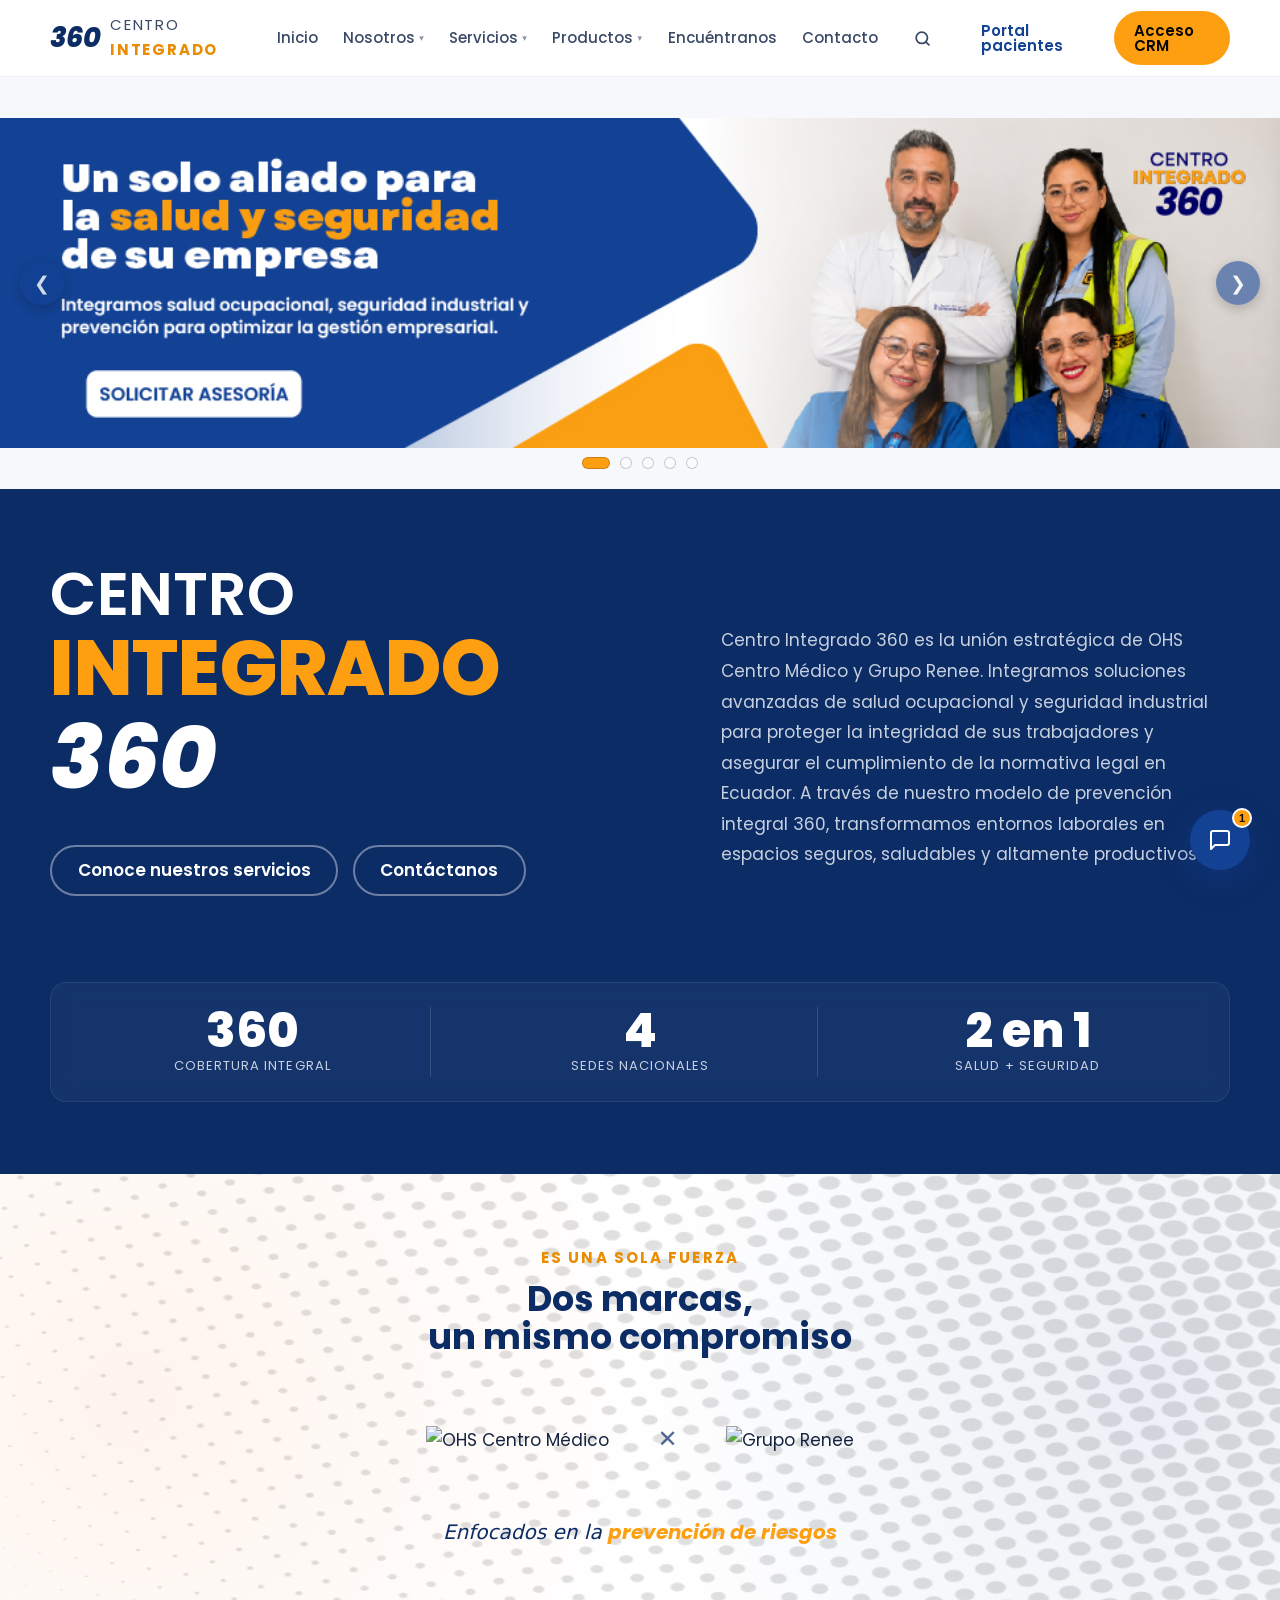
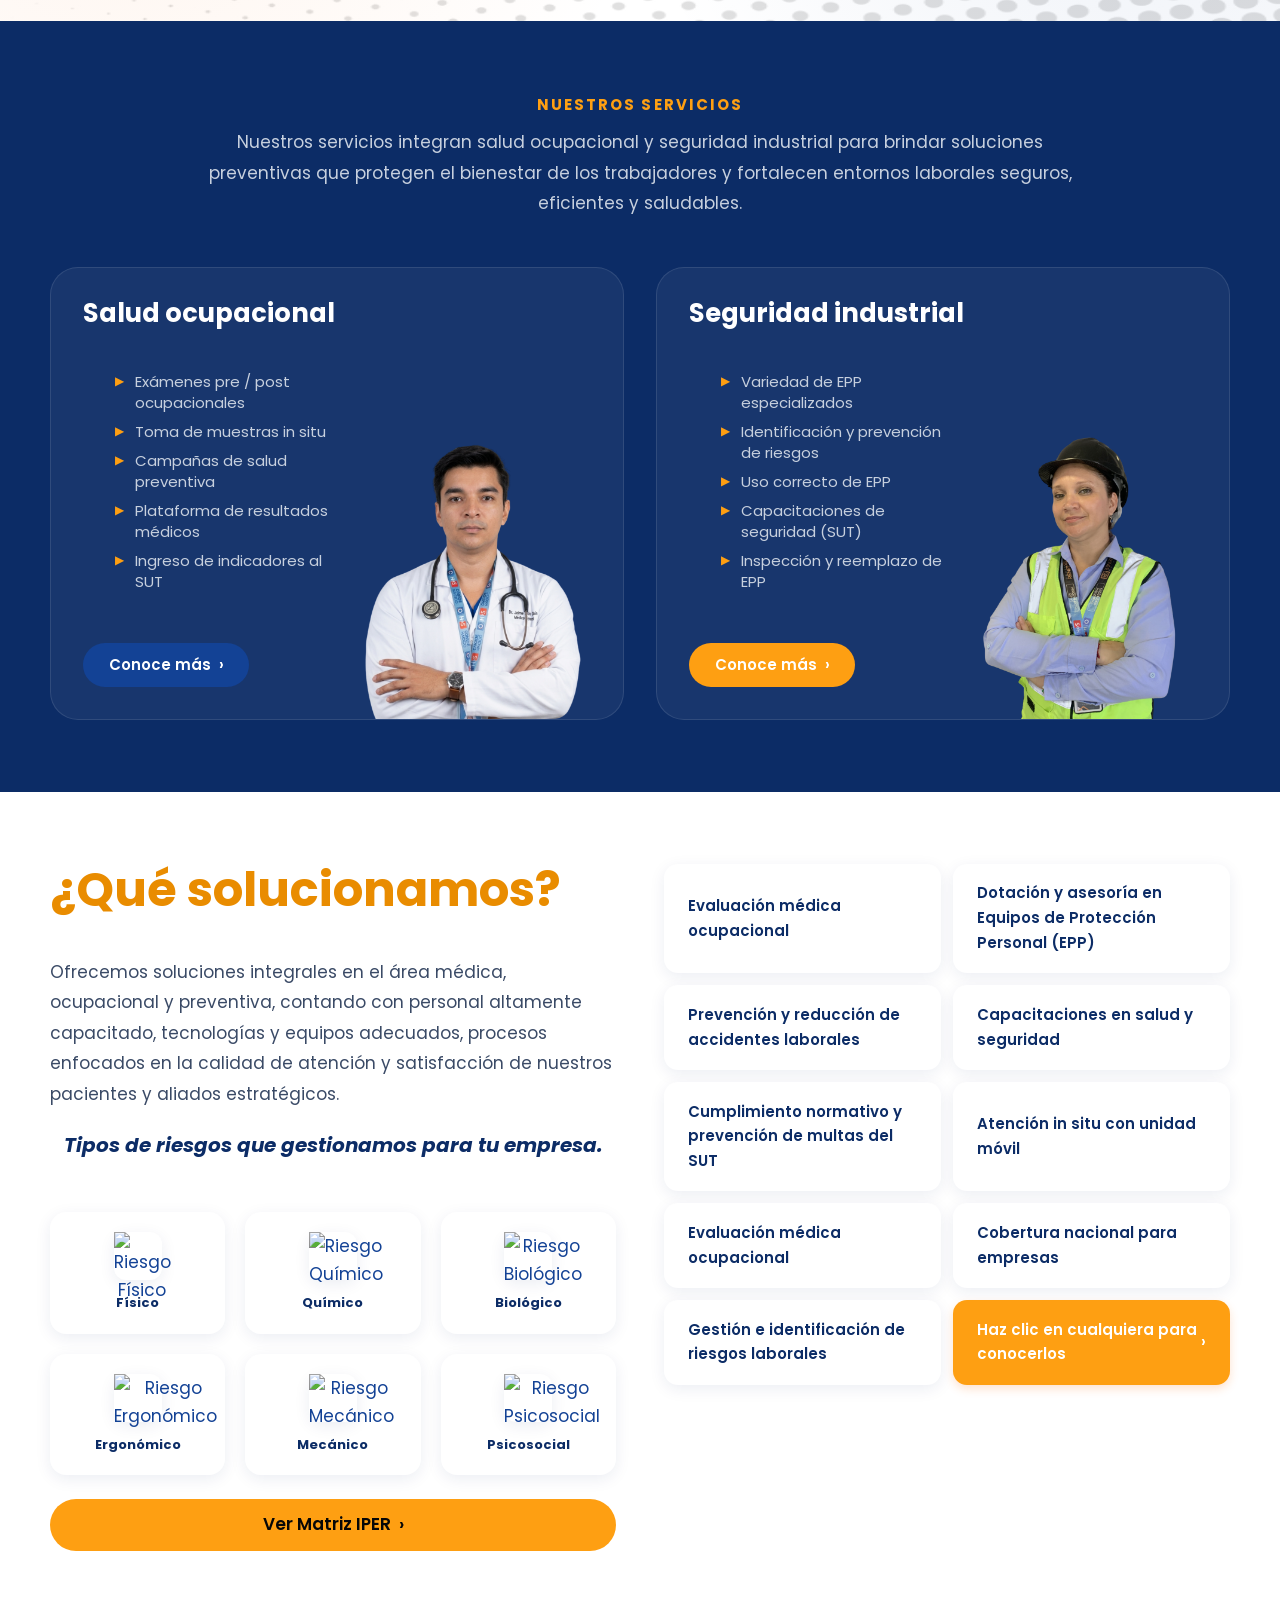
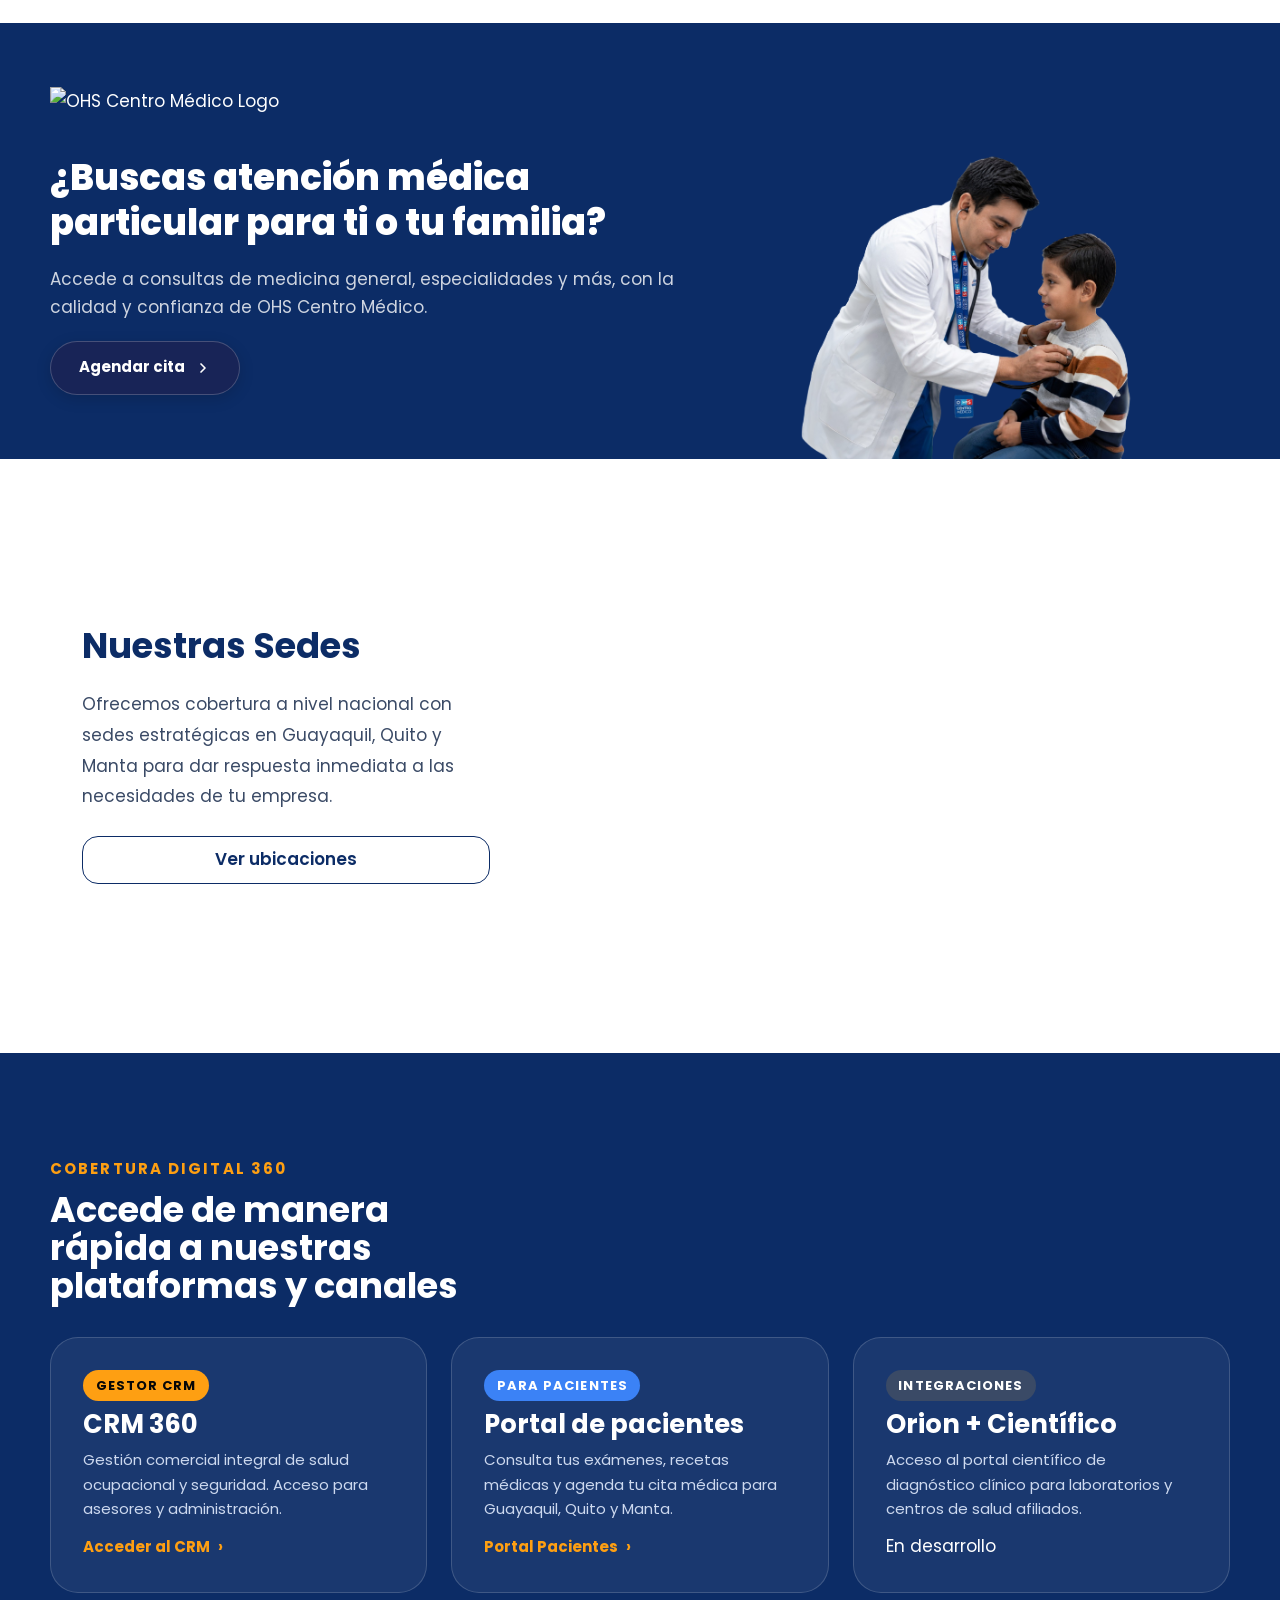
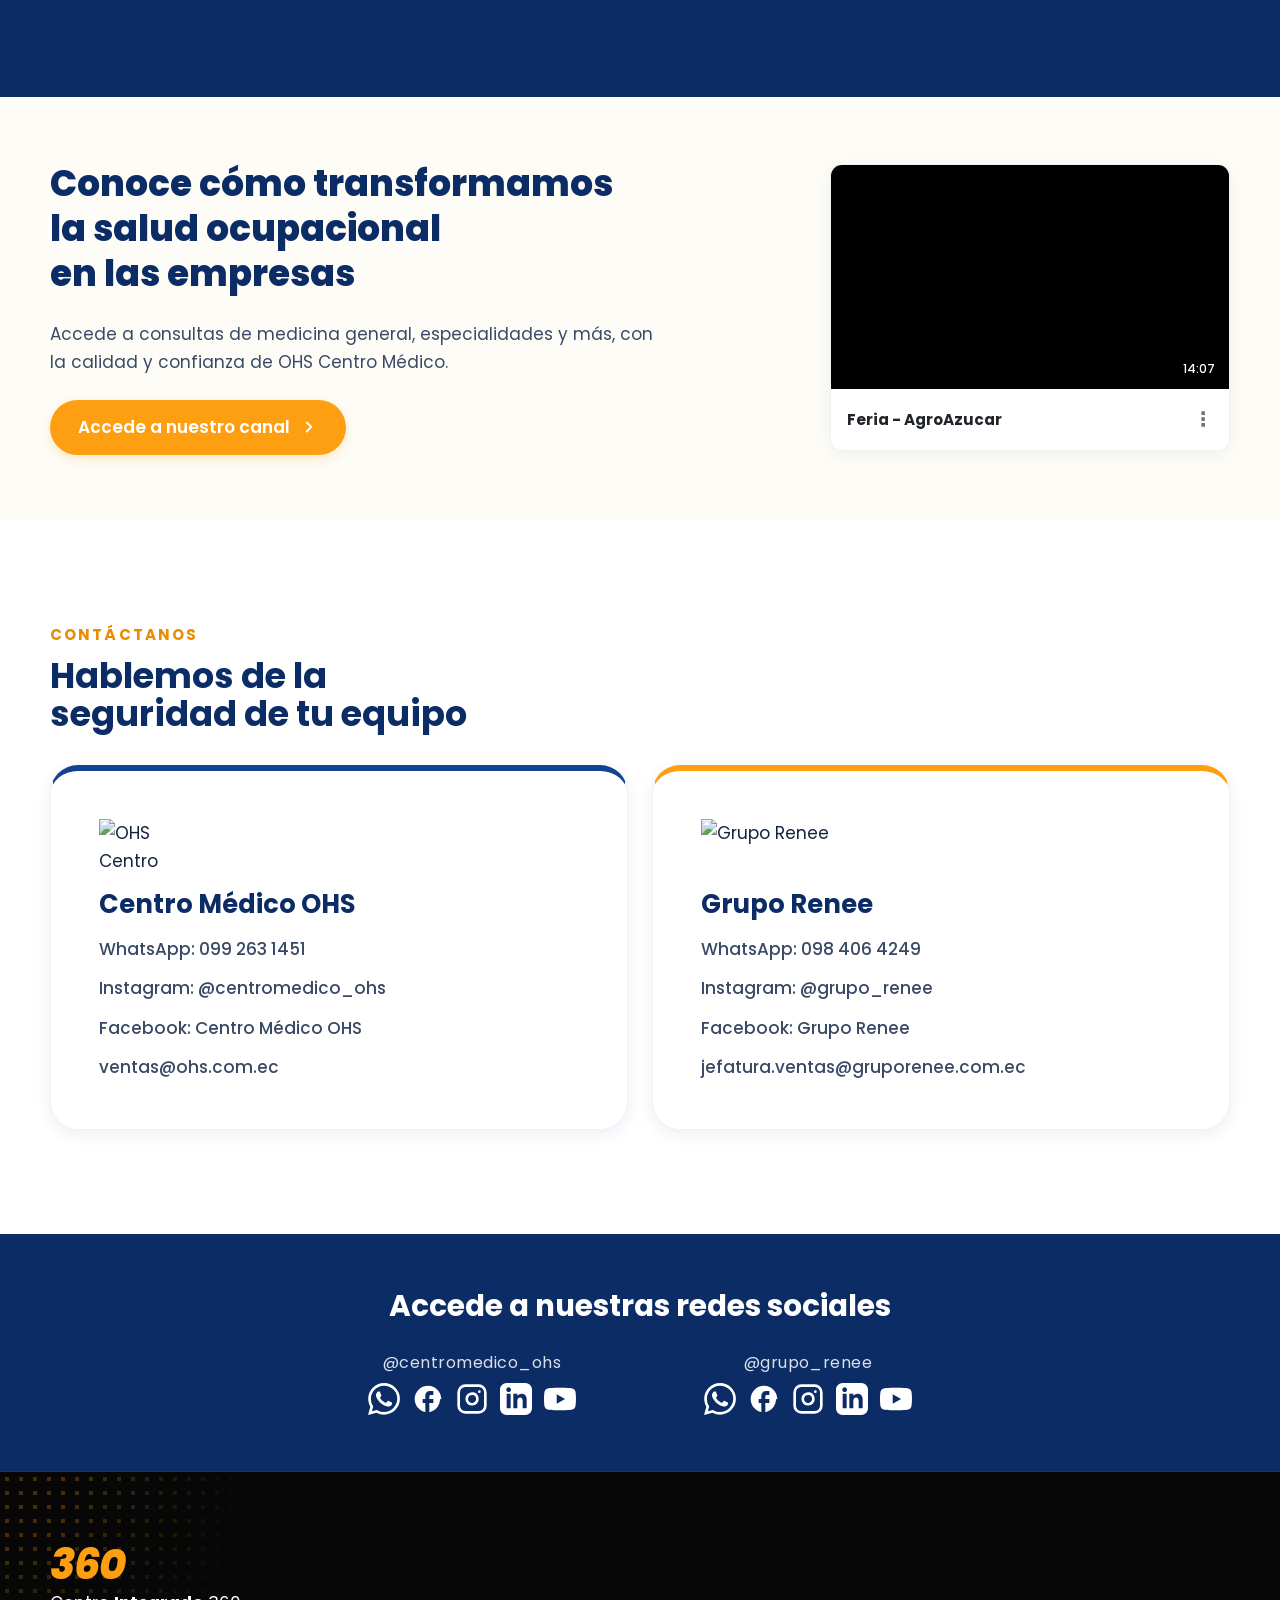
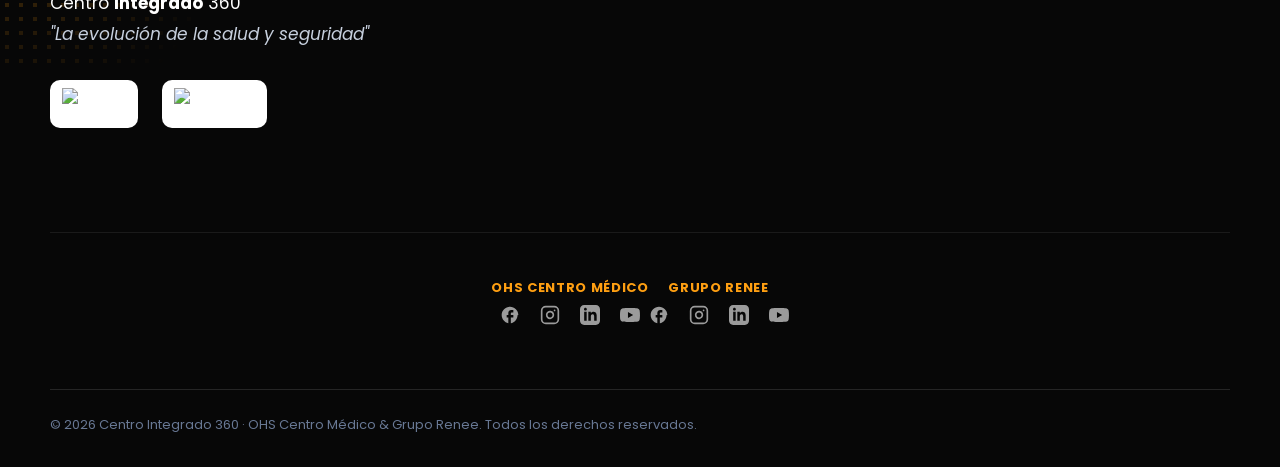
==== commit cfaf22ef: "Productos" ====
--- a/index.html
+++ b/index.html
@@ -39,7 +39,7 @@
       <nav class="main-nav" id="mainNav" aria-label="Navegación principal">
 
         <div class="nav-item-dropdown">
-          <a href="#top" class="dropdown-trigger">Inicio <span class="arrow-down">▾</span></a>
+          <a href="#top" class="dropdown-trigger">Inicio</a>
           <div class="dropdown-menu">
             <a href="#top">Inicio</a>
             <a href="#nosotros">¿Quiénes somos?</a>
@@ -75,7 +75,7 @@
         <a href="encuentranos.html" class="dropdown-trigger">Encuéntranos</a>
 
         <div class="nav-item-dropdown">
-          <a href="contacto.html" class="dropdown-trigger">Contacto <span class="arrow-down">▾</span></a>
+          <a href="contacto.html" class="dropdown-trigger">Contacto</a>
           <div class="dropdown-menu">
             <a href="contacto.html">Formulario de Contacto</a>
             <a href="#contacto">Canales de WhatsApp</a>
@@ -94,7 +94,7 @@
 
       <div class="header-cta">
         <a href="#ecosistema" class="btn btn-ghost btn-sm">Portal pacientes</a>
-        <a href="#ecosistema" class="btn btn-primary btn-sm">Acceso CRM 360</a>
+        <a href="#ecosistema" class="btn btn-primary btn-sm">Acceso CRM</a>
       </div>
 
       <button class="nav-toggle" id="navToggle" aria-label="Abrir menú" aria-expanded="false" aria-controls="mainNav">
@@ -109,9 +109,6 @@
     <section class="home-banner" aria-label="Banner principal">
       <div class="slider-wrapper" id="homeSlider">
         <div class="slider-track" id="sliderTrack">
-          <div class="slide">
-            <img src="assets/img/Homepage/banners.jpeg" alt="Centro Integrado 360 - Banner principal 1" />
-          </div>
           <div class="slide">
             <img src="assets/img/Homepage/banners1.jpeg" alt="Centro Integrado 360 - Banner principal 2" />
           </div>
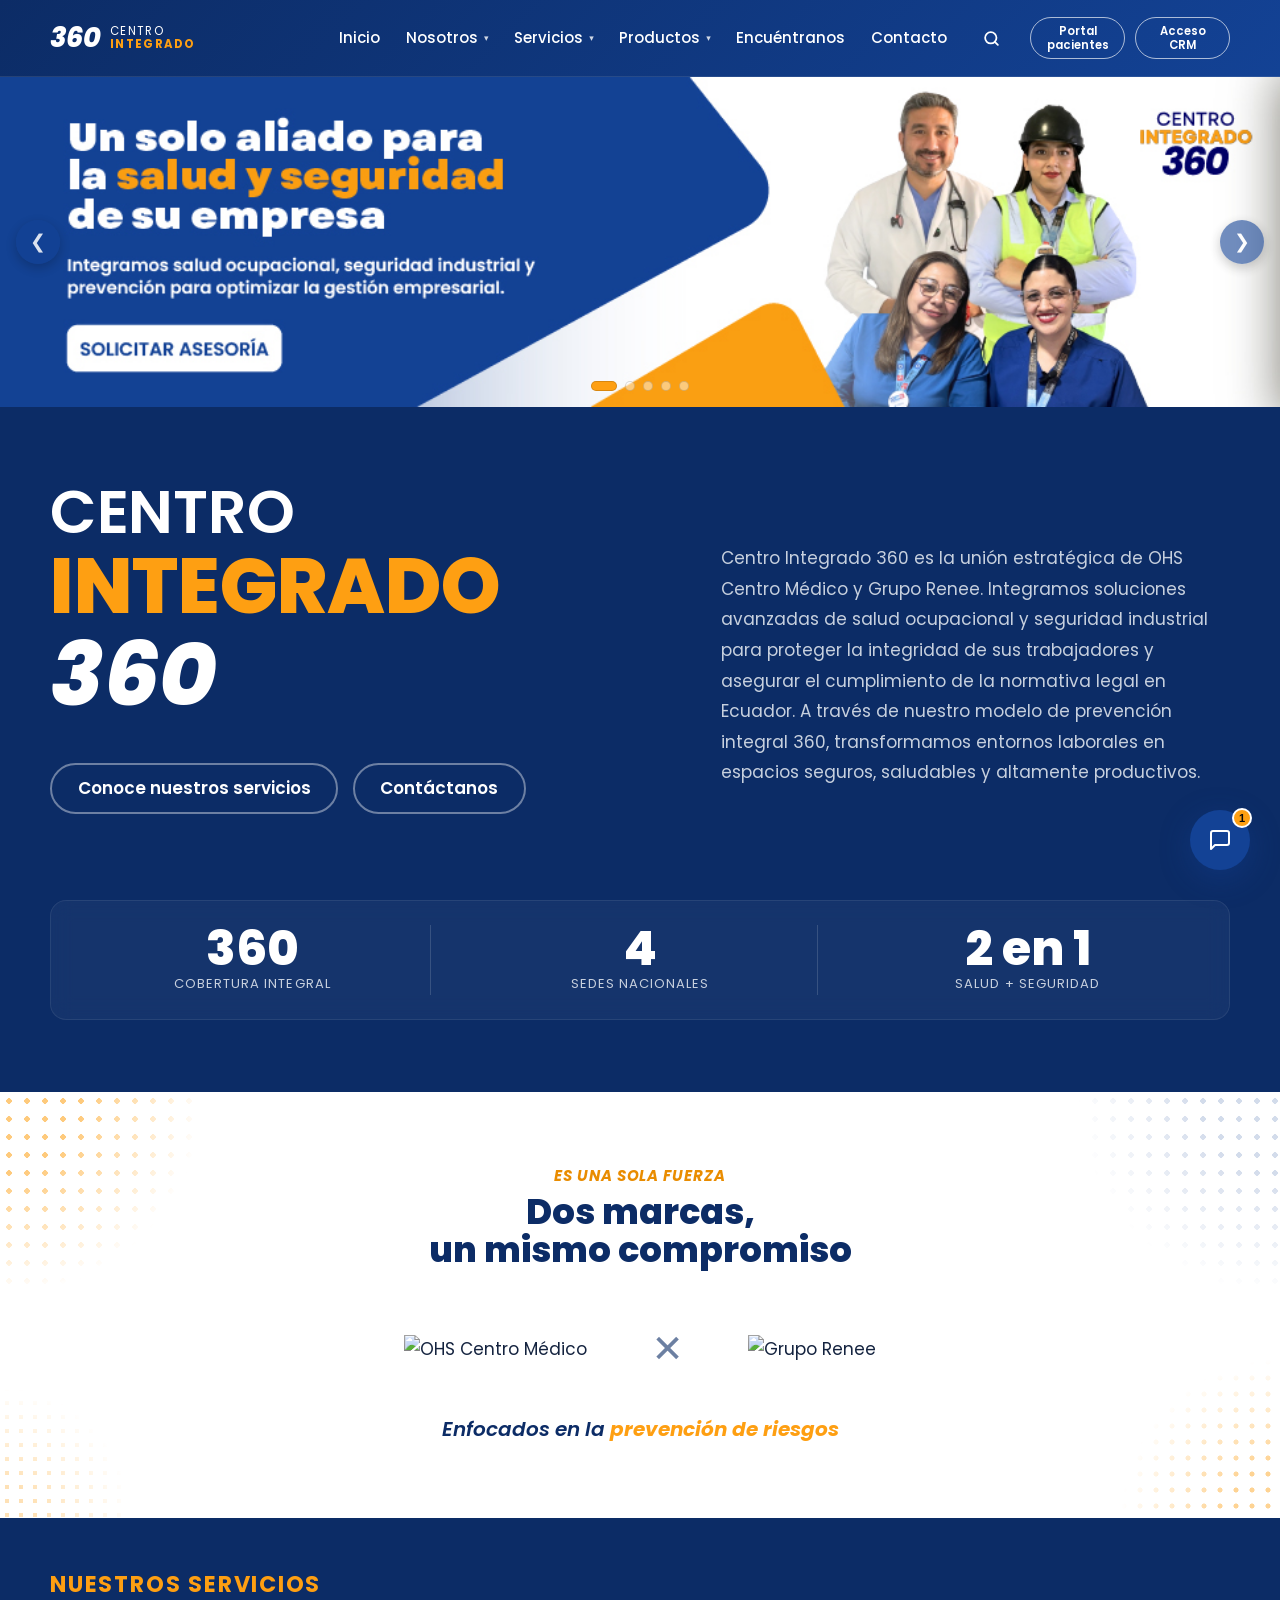
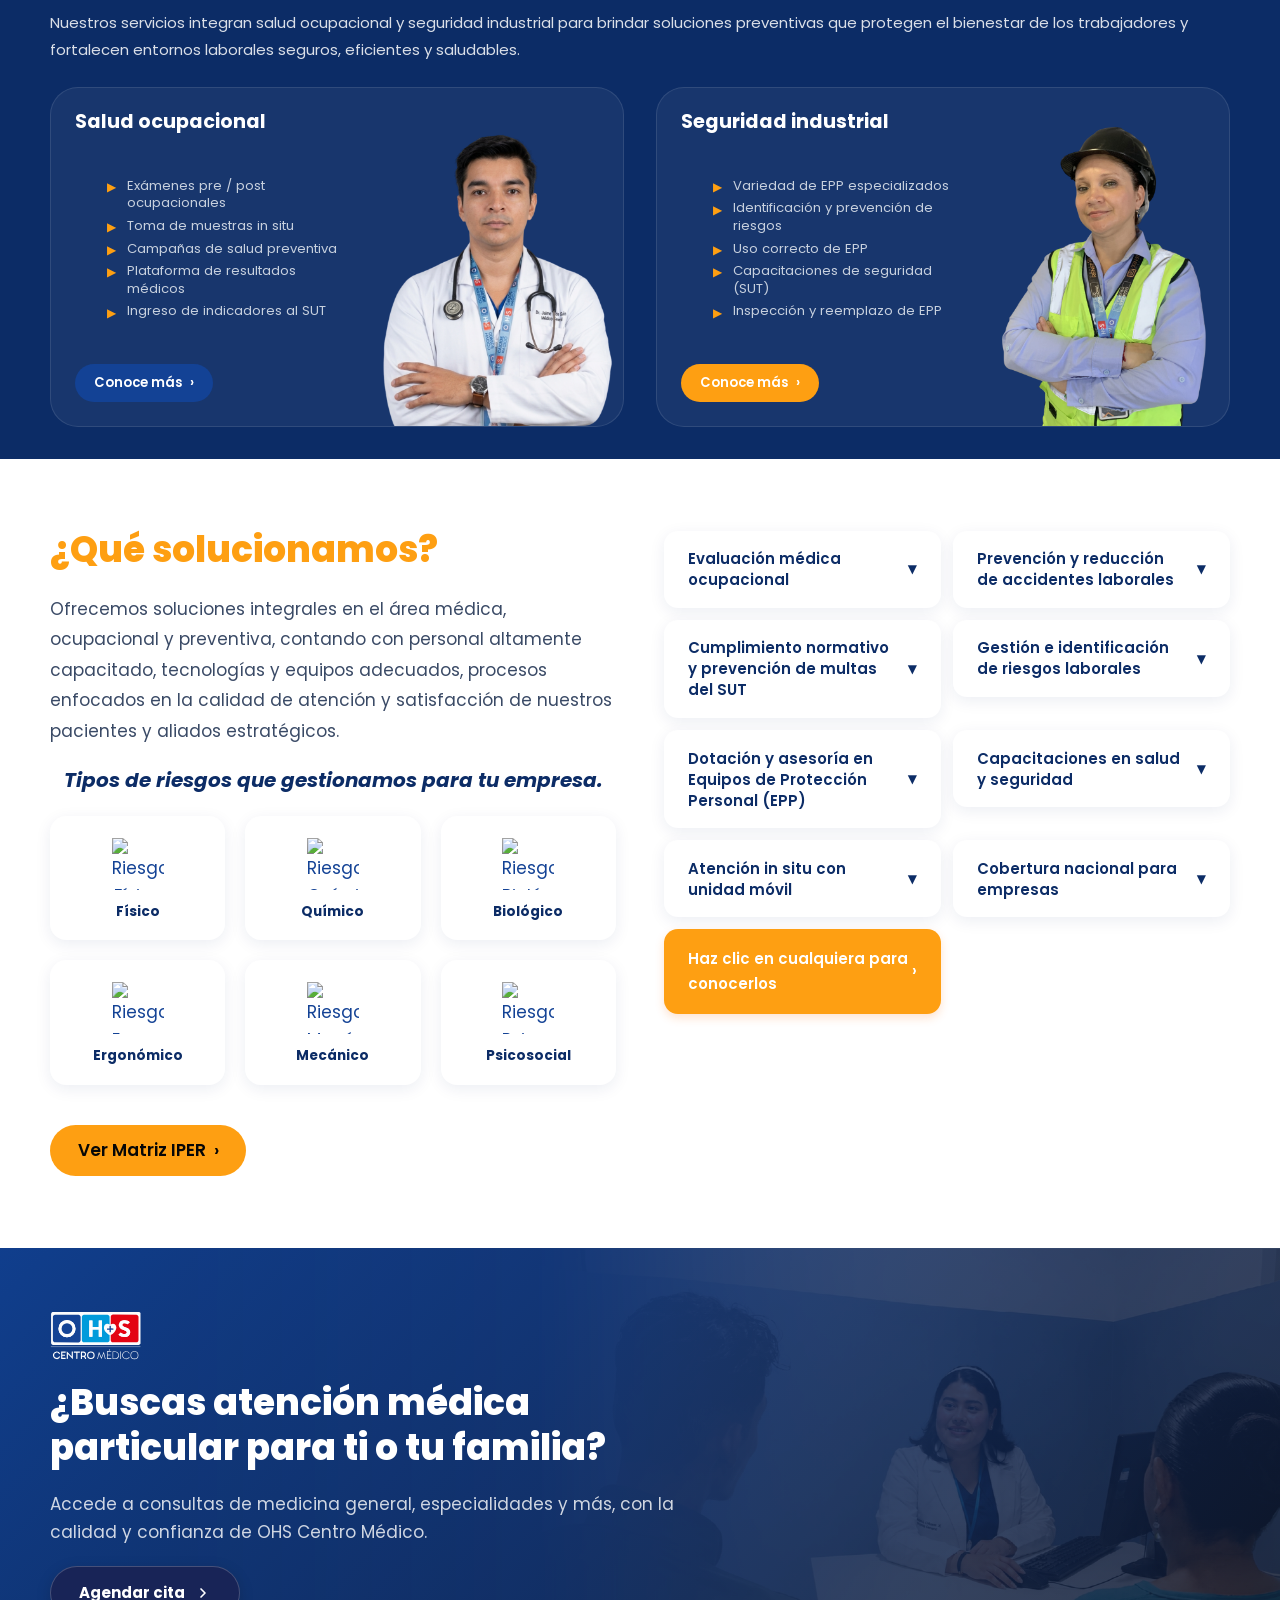
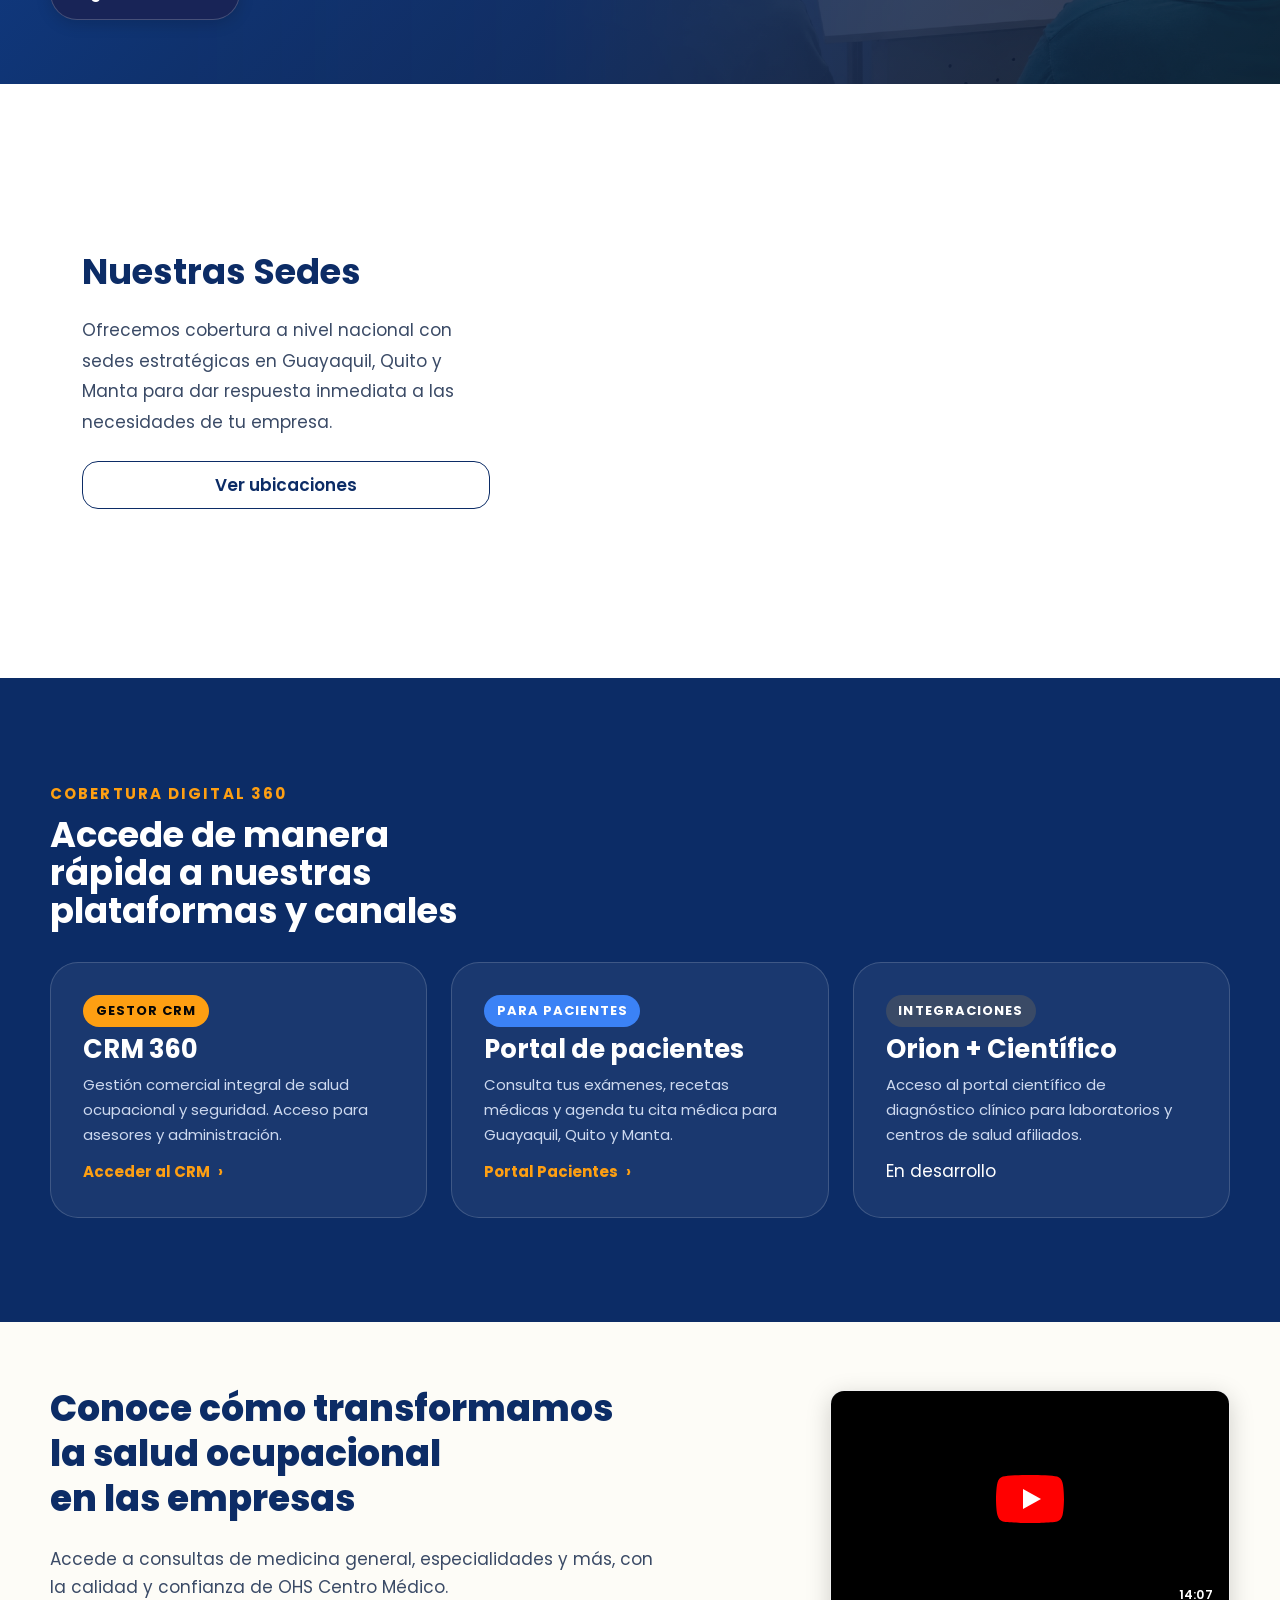
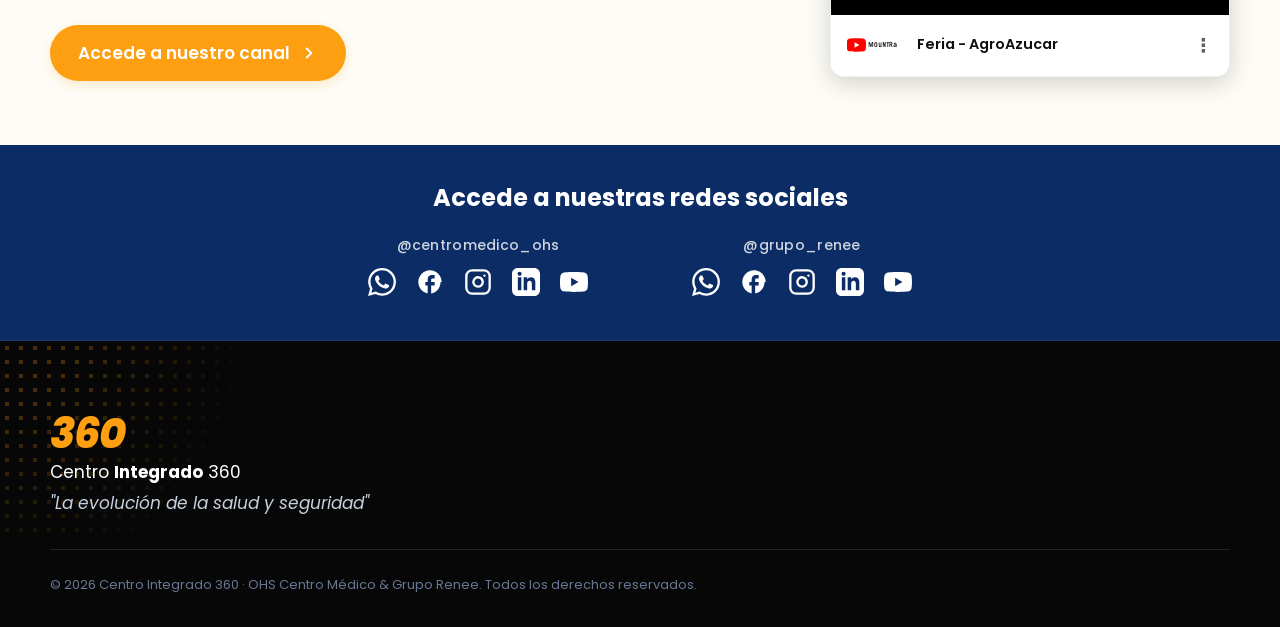
==== commit 4c812bdf: "Productos" ====
--- a/index.html
+++ b/index.html
@@ -1,4 +1,4 @@
-<!DOCTYPE html>
+﻿<!DOCTYPE html>
 <html lang="es">
 
 <head>
@@ -23,6 +23,7 @@
 
   <link rel="stylesheet" href="assets/css/styles.css" />
   <link rel="stylesheet" href="assets/css/styles-responsive.css" />
+  <link rel="stylesheet" href="assets/css/header.css" />
   <link rel="stylesheet" href="assets/css/styles-home.css" />
 </head>
 
@@ -57,10 +58,10 @@
         </div>
 
         <div class="nav-item-dropdown">
-          <a href="#servicios" class="dropdown-trigger">Servicios <span class="arrow-down">▾</span></a>
+          <a href="servicios.html" class="dropdown-trigger">Servicios <span class="arrow-down">▾</span></a>
           <div class="dropdown-menu">
-            <a href="#servicios">Salud Ocupacional</a>
-            <a href="#servicios">Seguridad Industrial</a>
+            <a href="servicios.html#ocupacional">Salud Ocupacional</a>
+            <a href="servicios.html#industrial">Seguridad Industrial</a>
             <a href="particulares.html">Particular</a>
           </div>
         </div>
@@ -148,7 +149,7 @@
               <span class="d-line3">360</span>
             </h1>
             <div class="hero-actions">
-              <a href="#servicios" class="btn btn-outline-white">Conoce nuestros servicios</a>
+              <a href="servicios.html" class="btn btn-outline-white">Conoce nuestros servicios</a>
               <a href="contacto.html" class="btn btn-outline-white">Contáctanos</a>
             </div>
           </div>
@@ -188,7 +189,7 @@
         <div class="fuerza-halftone-bl"></div>
         <div class="fuerza-halftone-br"></div>
       </div>
-      <div class="container fuerza-inner">
+      <div class="fuerza-inner">
         <p class="section-kicker">ES UNA SOLA FUERZA</p>
         <h2 id="fuerza-title" class="section-title">Dos marcas,<br>un mismo compromiso</h2>
 
@@ -222,7 +223,7 @@
                 <li>Plataforma de resultados médicos</li>
                 <li>Ingreso de indicadores al SUT</li>
               </ul>
-              <a href="encuentranos.html" class="btn-services-blue">Conoce más <span>›</span></a>
+              <a href="servicios.html#ocupacional" class="btn-services-blue">Conoce más <span>›</span></a>
             </div>
             <div class="serv-card-media">
               <img src="assets/img/Homepage/doctor1.PNG" alt="Médico Ocupacional - OHS Centro Médico" />
@@ -239,7 +240,7 @@
                 <li>Capacitaciones de seguridad (SUT)</li>
                 <li>Inspección y reemplazo de EPP</li>
               </ul>
-              <a href="productos.html" class="btn-services-orange">Conoce más <span>›</span></a>
+              <a href="servicios.html#industrial" class="btn-services-orange">Conoce más <span>›</span></a>
             </div>
             <div class="serv-card-media">
               <img src="assets/img/Homepage/seguridad1.PNG" alt="Profesional de Seguridad Industrial - Grupo Renee" />
@@ -264,7 +265,6 @@
 
           <div class="risks-grid">
 
-            <!-- FÍSICO -->
             <div class="risk-item">
               <div class="risk-icon-wrap">
                 <img src="assets/img/Iconos/riesgos/fisico.svg" alt="Riesgo Físico" />
@@ -272,7 +272,6 @@
               <span>Físico</span>
             </div>
 
-            <!-- QUÍMICO -->
             <div class="risk-item">
               <div class="risk-icon-wrap">
                 <img src="assets/img/Iconos/riesgos/quimico.svg" alt="Riesgo Químico" />
@@ -280,7 +279,6 @@
               <span>Químico</span>
             </div>
 
-            <!-- BIOLÓGICO -->
             <div class="risk-item">
               <div class="risk-icon-wrap">
                 <img src="assets/img/Iconos/riesgos/biologico.svg" alt="Riesgo Biológico" />
@@ -288,7 +286,6 @@
               <span>Biológico</span>
             </div>
 
-            <!-- ERGONÓMICO -->
             <div class="risk-item">
               <div class="risk-icon-wrap">
                 <img src="assets/img/Iconos/riesgos/ergonomico.svg" alt="Riesgo Ergonómico" />
@@ -296,7 +293,6 @@
               <span>Ergonómico</span>
             </div>
 
-            <!-- MECÁNICO -->
             <div class="risk-item">
               <div class="risk-icon-wrap">
                 <img src="assets/img/Iconos/riesgos/mecanico.svg" alt="Riesgo Mecánico" />
@@ -304,7 +300,6 @@
               <span>Mecánico</span>
             </div>
 
-            <!-- PSICOSOCIAL -->
             <div class="risk-item">
               <div class="risk-icon-wrap">
                 <img src="assets/img/Iconos/riesgos/psicosocial.svg" alt="Riesgo Psicosocial" />
@@ -319,15 +314,94 @@
 
         <div class="sol-right-col">
           <div class="sol-list-items">
-            <div class="sol-list-card">Evaluación médica ocupacional</div>
-            <div class="sol-list-card">Dotación y asesoría en Equipos de Protección Personal (EPP)</div>
-            <div class="sol-list-card">Prevención y reducción de accidentes laborales</div>
-            <div class="sol-list-card">Capacitaciones en salud y seguridad</div>
-            <div class="sol-list-card">Cumplimiento normativo y prevención de multas del SUT</div>
-            <div class="sol-list-card">Atención in situ con unidad móvil</div>
-            <div class="sol-list-card">Evaluación médica ocupacional</div>
-            <div class="sol-list-card">Cobertura nacional para empresas</div>
-            <div class="sol-list-card">Gestión e identificación de riesgos laborales</div>
+            <div class="sol-list-card sol-accordion-card" role="button" aria-expanded="false" tabindex="0">
+              <div class="sol-card-header">
+                <span class="sol-card-title">Evaluación médica ocupacional</span>
+                <span class="sol-card-arrow">▼</span>
+              </div>
+              <div class="sol-card-body">
+                <p>Realizamos exámenes ocupacionales de ingreso, periódicos y de salida para monitorear el estado de
+                  salud de los colaboradores y garantizar su aptitud para el trabajo.</p>
+              </div>
+            </div>
+
+            <div class="sol-list-card sol-accordion-card" role="button" aria-expanded="false" tabindex="0">
+              <div class="sol-card-header">
+                <span class="sol-card-title">Prevención y reducción de accidentes laborales</span>
+                <span class="sol-card-arrow">▼</span>
+              </div>
+              <div class="sol-card-body">
+                <p>Implementamos acciones preventivas orientadas a minimizar riesgos, fortalecer la seguridad y proteger
+                  la integridad de los trabajadores.</p>
+              </div>
+            </div>
+
+            <div class="sol-list-card sol-accordion-card" role="button" aria-expanded="false" tabindex="0">
+              <div class="sol-card-header">
+                <span class="sol-card-title">Cumplimiento normativo y prevención de multas del SUT</span>
+                <span class="sol-card-arrow">▼</span>
+              </div>
+              <div class="sol-card-body">
+                <p>Brindamos asesoría especializada para que las empresas cumplan con la normativa vigente en salud y
+                  seguridad ocupacional, evitando sanciones y observaciones.</p>
+              </div>
+            </div>
+
+            <div class="sol-list-card sol-accordion-card" role="button" aria-expanded="false" tabindex="0">
+              <div class="sol-card-header">
+                <span class="sol-card-title">Gestión e identificación de riesgos laborales</span>
+                <span class="sol-card-arrow">▼</span>
+              </div>
+              <div class="sol-card-body">
+                <p>Identificamos, evaluamos y controlamos los tipos de riesgos presentes en cada puesto de trabajo
+                  mediante herramientas técnicas como la matriz IPER.</p>
+              </div>
+            </div>
+
+            <div class="sol-list-card sol-accordion-card" role="button" aria-expanded="false" tabindex="0">
+              <div class="sol-card-header">
+                <span class="sol-card-title">Dotación y asesoría en Equipos de Protección Personal (EPP)</span>
+                <span class="sol-card-arrow">▼</span>
+              </div>
+              <div class="sol-card-body">
+                <p>Ofrecemos soluciones en EPP adecuadas a cada actividad laboral, garantizando la protección de los
+                  colaboradores frente a riesgos específicos.</p>
+              </div>
+            </div>
+
+            <div class="sol-list-card sol-accordion-card" role="button" aria-expanded="false" tabindex="0">
+              <div class="sol-card-header">
+                <span class="sol-card-title">Capacitaciones en salud y seguridad</span>
+                <span class="sol-card-arrow">▼</span>
+              </div>
+              <div class="sol-card-body">
+                <p>Desarrollamos programas de formación para fortalecer la cultura preventiva y promover prácticas
+                  seguras dentro de la organización.</p>
+              </div>
+            </div>
+
+            <div class="sol-list-card sol-accordion-card" role="button" aria-expanded="false" tabindex="0">
+              <div class="sol-card-header">
+                <span class="sol-card-title">Atención in situ con unidad móvil</span>
+                <span class="sol-card-arrow">▼</span>
+              </div>
+              <div class="sol-card-body">
+                <p>Llevamos nuestros servicios directamente a las instalaciones de la empresa, optimizando tiempos y
+                  facilitando la atención del personal.</p>
+              </div>
+            </div>
+
+            <div class="sol-list-card sol-accordion-card" role="button" aria-expanded="false" tabindex="0">
+              <div class="sol-card-header">
+                <span class="sol-card-title">Cobertura nacional para empresas</span>
+                <span class="sol-card-arrow">▼</span>
+              </div>
+              <div class="sol-card-body">
+                <p>Atendemos organizaciones en todo el país, ofreciendo soluciones integrales adaptadas a las
+                  necesidades de cada sector productivo.</p>
+              </div>
+            </div>
+
             <div class="sol-list-card sol-list-card--orange">
               <span>Haz clic en cualquiera para conocerlos</span>
               <span>›</span>
@@ -341,7 +415,7 @@
     <section class="particulares-banner" aria-labelledby="part-banner-title">
       <div class="container part-banner-inner">
         <div class="part-banner-content">
-          <img src="assets/img/logo-ohs.png" alt="OHS Centro Médico Logo" class="part-banner-logo" />
+          <img src="assets/img/Iconos/logos/ohs blanco logo.svg" alt="OHS Centro Médico Logo" class="part-banner-logo" />
           <h2 id="part-banner-title" class="part-banner-title">¿Buscas atención médica particular para ti o tu familia?
           </h2>
           <p class="part-banner-desc">Accede a consultas de medicina general, especialidades y más, con la calidad y
@@ -353,9 +427,6 @@
               <polyline points="9 18 15 12 9 6"></polyline>
             </svg>
           </a>
-        </div>
-        <div class="part-banner-img-wrap">
-          <img src="assets/img/Homepage/doctor niño.png" alt="Médico Ocupacional y Niño - OHS" loading="lazy" />
         </div>
       </div>
     </section>
@@ -434,10 +505,28 @@
               <img src="https://img.youtube.com/vi/CKonDD2pwNw/maxresdefault.jpg"
                 alt="Miniatura de video Feria - AgroAzucar" loading="lazy"
                 onerror="this.src='https://img.youtube.com/vi/CKonDD2pwNw/hqdefault.jpg'" />
+              <div class="yt-play-btn" aria-hidden="true">
+                <svg viewBox="0 0 68 48" width="68" height="48">
+                  <path
+                    d="M66.52 7.74c-.78-2.93-2.49-5.41-5.42-6.19C55.79.13 34 0 34 0S12.21.13 6.9 1.55c-2.93.78-4.63 3.26-5.42 6.19C.06 13.05 0 24 0 24s.06 10.95 1.48 16.26c.78 2.93 2.49 5.41 5.42 6.19C12.21 47.87 34 48 34 48s21.79-.13 27.1-1.55c2.93-.78 4.64-3.26 5.42-6.19C67.94 34.95 68 24 68 24s-.06-10.95-1.48-16.26z"
+                    fill="#FF0000" />
+                  <path d="M45 24 27 14v20" fill="#fff" />
+                </svg>
+              </div>
               <span class="yt-duration">14:07</span>
             </div>
             <div class="yt-info">
-              <span class="yt-info-title">Feria - AgroAzucar</span>
+              <div class="yt-info-left">
+                <svg class="yt-logo-small" viewBox="0 0 90 20" width="60" height="14" aria-label="YouTube">
+                  <path
+                    d="M27.97 3.42C27.6 2.05 26.55 1 25.18.63 22.96 0 14.11 0 14.11 0S5.27 0 3.05.63C1.68 1 .63 2.05.26 3.42-.37 5.64-.37 10-.37 10s0 4.36.63 6.58c.37 1.37 1.42 2.41 2.79 2.78C5.27 20 14.11 20 14.11 20s8.85 0 11.07-.64c1.37-.37 2.42-1.41 2.79-2.78.63-2.22.63-6.58.63-6.58s0-4.36-.63-6.58zM11.37 14.29V5.71L18.57 10l-7.2 4.29z"
+                    fill="#FF0000" />
+                  <path
+                    d="M33.5 12.82V7.35l1.66 5.47h1.17l1.64-5.47v5.47h1.27V5.52h-1.93l-1.47 4.9-1.47-4.9h-1.93v7.3H33.5zm9.72.12c1.47 0 2.38-.94 2.38-2.73V8.78c0-1.79-.91-2.73-2.38-2.73s-2.38.94-2.38 2.73v1.43c0 1.79.91 2.73 2.38 2.73zm0-1.08c-.64 0-.97-.41-.97-1.23V8.59c0-.82.33-1.23.97-1.23s.97.41.97 1.23v2.04c0 .82-.33 1.23-.97 1.23zm5.79 1.08c.64 0 1.09-.32 1.37-.78v.66h1.33V6.17h-1.33v4.7c0 .5-.27.8-.72.8s-.72-.3-.72-.8V6.17h-1.33v4.93c0 1.05.55 1.84 1.4 1.84zm5.81-.12V9.18l1.82 3.64h1.29V5.52h-1.27v3.6L55.02 5.52h-1.27v7.3h1.27zm6.97 0V6.6h1.46V5.52h-4.22V6.6h1.46v6.22h1.3zm3.06 0v-2.99h1.02l1.11 2.99h1.38l-1.24-3.27c.67-.31 1.06-.99 1.06-1.92 0-1.4-.8-2.11-2.21-2.11h-2.39v7.3h1.27zm0-4.06V6.6h1c.66 0 1 .31 1 .95v.16c0 .64-.34.95-1 .95h-1zm6.56 4.18c.86 0 1.44-.35 1.79-.87v.75h1.27V9.05c0-1.7-.79-2.52-2.31-2.52-1.42 0-2.23.73-2.3 1.97h1.27c.05-.57.36-.9.97-.9.63 0 .97.38.97 1.13v.35h-.87c-1.67 0-2.52.68-2.52 1.97 0 1.12.69 1.79 1.73 1.79zm.4-1.01c-.5 0-.83-.28-.83-.75 0-.55.36-.83 1.2-.83h.7v.77c0 .49-.44.81-1.07.81z"
+                    fill="#282828" />
+                </svg>
+                <span class="yt-info-title">Feria - AgroAzucar</span>
+              </div>
               <span class="yt-menu-icon" aria-hidden="true">⋮</span>
             </div>
           </a>
@@ -445,43 +534,10 @@
       </div>
     </section>
 
-    <!-- ===================== CONTACTO ===================== -->
-    <section class="section contacto" id="contacto" aria-labelledby="con-title">
-      <div class="container">
-        <p class="section-kicker">Contáctanos</p>
-        <h2 id="con-title" class="section-title">Hablemos de la seguridad de tu equipo</h2>
-
-        <div class="contacto-grid">
-          <article class="con-card con-card--ohs">
-            <img class="con-logo" src="assets/img/logo-ohs.png" alt="OHS Centro Médico" width="716" height="358"
-              loading="lazy" />
-            <h3>Centro Médico OHS</h3>
-            <ul class="con-list">
-              <li><a href="https://wa.me/593992631451">WhatsApp: 099 263 1451</a></li>
-              <li><a href="https://instagram.com/centromedico_ohs">Instagram: @centromedico_ohs</a></li>
-              <li><a href="https://facebook.com/centromedicoohs">Facebook: Centro Médico OHS</a></li>
-              <li><a href="mailto:ventas@ohs.com.ec">ventas@ohs.com.ec</a></li>
-            </ul>
-          </article>
-
-          <article class="con-card con-card--renee">
-            <img class="con-logo" src="assets/img/logo-renee.png" alt="Grupo Renee" width="855" height="339"
-              loading="lazy" />
-            <h3>Grupo Renee</h3>
-            <ul class="con-list">
-              <li><a href="https://wa.me/593984064249">WhatsApp: 098 406 4249</a></li>
-              <li><a href="https://instagram.com/grupo_renee">Instagram: @grupo_renee</a></li>
-              <li><a href="https://facebook.com/gruporenee">Facebook: Grupo Renee</a></li>
-              <li><a href="mailto:jefatura.ventas@gruporenee.com.ec">jefatura.ventas@gruporenee.com.ec</a></li>
-            </ul>
-          </article>
-        </div>
-      </div>
-    </section>
   </main>
 
   <!-- ===================== REDES SOCIALES ===================== -->
-  <section class="social-blue-section" aria-label="Redes sociales">
+  <section class="social-blue-section" aria-label="Redes sociales" id="contacto">
     <div class="container">
       <h2 class="social-title">Accede a nuestras redes sociales</h2>
       <div class="social-grid">
@@ -580,89 +636,11 @@
         <p>Centro <strong>Integrado</strong> 360</p>
         <p class="footer-claim">"La evolución de la salud y seguridad"</p>
       </div>
-      <div class="footer-logos">
-        <img src="assets/img/logo-ohs.png" alt="OHS Centro Médico" width="716" height="358" loading="lazy" />
-        <img src="assets/img/logo-renee.png" alt="Grupo Renee" width="855" height="339" loading="lazy" />
-      </div>
-
-      <div class="footer-social-section">
-        <div class="footer-social-col">
-          <h4>OHS Centro Médico</h4>
-          <div class="footer-social-links">
-            <a href="https://www.facebook.com/share/1KiGc3uQm6/?mibextid=wwXIfr" target="_blank" rel="noopener"
-              aria-label="Facebook OHS">
-              <svg width="20" height="20" viewBox="0 0 24 24" fill="currentColor">
-                <path
-                  d="M22 12c0-5.52-4.48-10-10-10S2 6.48 2 12c0 4.84 3.44 8.87 8 9.8V15H8v-3h2V9.5C10 7.57 11.57 6 13.5 6H16v3h-2c-.55 0-1 .45-1 1v2h3v3h-3v6.95c4.56-.93 8-4.96 8-9.75z" />
-              </svg>
-            </a>
-            <a href="https://www.instagram.com/centromedico_ohs?igsh=dnZ5N3U3dGNtNzhu" target="_blank" rel="noopener"
-              aria-label="Instagram OHS">
-              <svg width="20" height="20" viewBox="0 0 24 24" fill="none" stroke="currentColor" stroke-width="2"
-                stroke-linecap="round" stroke-linejoin="round">
-                <rect x="2" y="2" width="20" height="20" rx="5" ry="5"></rect>
-                <path d="M16 11.37A4 4 0 1 1 12.63 8 4 4 0 0 1 16 11.37z"></path>
-                <line x1="17.5" y1="6.5" x2="17.51" y2="6.5"></line>
-              </svg>
-            </a>
-            <a href="https://www.linkedin.com/in/centro-m%C3%A9dico-ohs-45673b123/" target="_blank" rel="noopener"
-              aria-label="LinkedIn OHS">
-              <svg width="20" height="20" viewBox="0 0 24 24" fill="currentColor">
-                <path
-                  d="M19 0h-14c-2.761 0-5 2.239-5 5v14c0 2.761 2.239 5 5 5h14c2.762 0 5-2.239 5-5v-14c0-2.761-2.238-5-5-5zm-11 19h-3v-11h3v11zm-1.5-12.268c-.966 0-1.75-.779-1.75-1.75s.784-1.75 1.75-1.75 1.75.779 1.75 1.75-.784 1.75-1.75 1.75zm13.5 12.268h-3v-5.604c0-3.368-4-3.113-4 0v5.604h-3v-11h3v1.765c1.396-2.586 7-2.777 7 2.476v6.759z" />
-              </svg>
-            </a>
-            <a href="https://www.youtube.com/@CentroMedico_OHS/featured" target="_blank" rel="noopener"
-              aria-label="YouTube OHS">
-              <svg width="20" height="20" viewBox="0 0 24 24" fill="currentColor">
-                <path
-                  d="M23.498 6.163a3.003 3.003 0 0 0-2.11-2.108C19.53 3.5 12 3.5 12 3.5s-7.53 0-9.388.555A3.003 3.003 0 0 0 .502 6.163C0 8.07 0 12 0 12s0 3.93.502 5.837a3.003 3.003 0 0 0 2.11 2.108C4.47 20.5 12 20.5 12 20.5s7.53 0 9.388-.555a3.003 3.003 0 0 0 2.11-2.108C24 15.93 24 12 24 12s0-3.93-.502-5.837zM9.545 15.568V8.432L15.818 12l-6.273 3.568z" />
-              </svg>
-            </a>
-          </div>
-        </div>
-        <div class="footer-social-col">
-          <h4>Grupo Renee</h4>
-          <div class="footer-social-links">
-            <a href="https://www.facebook.com/share/14eQuZJYQS2/?mibextid=wwXIf" target="_blank" rel="noopener"
-              aria-label="Facebook Grupo Renee">
-              <svg width="20" height="20" viewBox="0 0 24 24" fill="currentColor">
-                <path
-                  d="M22 12c0-5.52-4.48-10-10-10S2 6.48 2 12c0 4.84 3.44 8.87 8 9.8V15H8v-3h2V9.5C10 7.57 11.57 6 13.5 6H16v3h-2c-.55 0-1 .45-1 1v2h3v3h-3v6.95c4.56-.93 8-4.96 8-9.75z" />
-              </svg>
-            </a>
-            <a href="https://www.instagram.com/grupo_renee?igsh=ZjVkb3Bjemh2Ynd6" target="_blank" rel="noopener"
-              aria-label="Instagram Grupo Renee">
-              <svg width="20" height="20" viewBox="0 0 24 24" fill="none" stroke="currentColor" stroke-width="2"
-                stroke-linecap="round" stroke-linejoin="round">
-                <rect x="2" y="2" width="20" height="20" rx="5" ry="5"></rect>
-                <path d="M16 11.37A4 4 0 1 1 12.63 8 4 4 0 0 1 16 11.37z"></path>
-                <line x1="17.5" y1="6.5" x2="17.51" y2="6.5"></line>
-              </svg>
-            </a>
-            <a href="https://www.linkedin.com/in/grupo-renee/" target="_blank" rel="noopener"
-              aria-label="LinkedIn Grupo Renee">
-              <svg width="20" height="20" viewBox="0 0 24 24" fill="currentColor">
-                <path
-                  d="M19 0h-14c-2.761 0-5 2.239-5 5v14c0 2.761 2.239 5 5 5h14c2.762 0 5-2.239 5-5v-14c0-2.761-2.238-5-5-5zm-11 19h-3v-11h3v11zm-1.5-12.268c-.966 0-1.75-.779-1.75-1.75s.784-1.75 1.75-1.75 1.75.779 1.75 1.75-.784 1.75-1.75 1.75zm13.5 12.268h-3v-5.604c0-3.368-4-3.113-4 0v5.604h-3v-11h3v1.765c1.396-2.586 7-2.777 7 2.476v6.759z" />
-              </svg>
-            </a>
-            <a href="https://www.youtube.com/@grureneesas.a.1385" target="_blank" rel="noopener"
-              aria-label="YouTube Grupo Renee">
-              <svg width="20" height="20" viewBox="0 0 24 24" fill="currentColor">
-                <path
-                  d="M23.498 6.163a3.003 3.003 0 0 0-2.11-2.108C19.53 3.5 12 3.5 12 3.5s-7.53 0-9.388.555A3.003 3.003 0 0 0 .502 6.163C0 8.07 0 12 0 12s0 3.93.502 5.837a3.003 3.003 0 0 0 2.11 2.108C4.47 20.5 12 20.5 12 20.5s7.53 0 9.388-.555a3.003 3.003 0 0 0 2.11-2.108C24 15.93 24 12 24 12s0-3.93-.502-5.837zM9.545 15.568V8.432L15.818 12l-6.273 3.568z" />
-              </svg>
-            </a>
-          </div>
-        </div>
-      </div>
       <p class="footer-legal">© <span id="year"></span> Centro Integrado 360 · OHS Centro Médico &amp; Grupo Renee.
         Todos los derechos reservados.</p>
     </div>
   </footer>
 
-  <!-- ===================== FAQ CHATBOX ===================== -->
   <div class="faq-chatbox" id="faqChatbox">
     <button class="chatbox-trigger" id="chatboxTrigger" aria-label="Abrir chat de preguntas frecuentes"
       aria-expanded="false" aria-controls="chatboxWindow">
--- a/assets/css/styles.css
+++ b/assets/css/styles.css
@@ -69,7 +69,7 @@
   scroll-behavior: smooth;
   scroll-padding-top: calc(var(--header-h) + 12px);
   -webkit-text-size-adjust: 100%;
-  overflow-x: hidden;
+  overflow-x: clip;
 }
 
 body {
@@ -82,6 +82,7 @@
   -webkit-font-smoothing: antialiased;
   overflow-x: hidden;
   width: 100%;
+  max-width: 100%;
 }
 
 img {
@@ -220,9 +221,9 @@
   position: sticky;
   top: 0;
   z-index: 100;
-  background: rgba(255, 255, 255, .92);
+  background: linear-gradient(135deg, var(--azul-900), var(--azul));
   backdrop-filter: blur(10px);
-  border-bottom: 1px solid var(--gris-100);
+  border-bottom: 1px solid rgba(255, 255, 255, 0.1);
 }
 
 .header-inner {
@@ -244,20 +245,24 @@
   font-weight: 800;
   font-style: italic;
   font-size: 1.7rem;
-  color: var(--azul-900);
+  color: var(--blanco);
   letter-spacing: -.02em;
   line-height: 1;
 }
 
 .brand-text {
-  font-size: var(--fs-sm);
-  color: var(--gris-700);
+  display: block;
+  font-size: 0.72rem;
+  line-height: 1.1;
+  color: var(--blanco);
   text-transform: uppercase;
   letter-spacing: .12em;
 }
 
 .brand-text strong {
-  color: var(--naranja-600);
+  display: block;
+  color: var(--naranja);
+  font-weight: 700;
 }
 
 .main-nav {
@@ -269,7 +274,7 @@
 .main-nav a {
   font-size: var(--fs-sm);
   font-weight: 500;
-  color: var(--gris-700);
+  color: var(--blanco);
   padding: .4rem 0;
   position: relative;
 }
@@ -288,7 +293,7 @@
 
 .main-nav a:hover,
 .main-nav a:focus-visible {
-  color: var(--azul);
+  color: var(--naranja);
 }
 
 .main-nav a:hover::after,
@@ -306,7 +311,7 @@
 .dropdown-trigger {
   display: flex;
   align-items: center;
-  gap: 4px;
+  gap: 6px;
   cursor: pointer;
   white-space: nowrap;
 }
@@ -314,7 +319,8 @@
 .dropdown-trigger .arrow-down {
   font-size: 9px;
   transition: transform 0.2s var(--ease);
-  opacity: 0.6;
+  opacity: 0.8;
+  color: var(--blanco);
 }
 
 .nav-item-dropdown:hover .arrow-down {
@@ -384,7 +390,7 @@
   background: none;
   border: none;
   cursor: pointer;
-  color: var(--gris-700);
+  color: var(--blanco);
   padding: 6px;
   border-radius: 8px;
   transition: background 0.2s, color 0.2s;
@@ -392,15 +398,43 @@
 }
 
 .search-trigger-btn:hover {
-  background: var(--azul-050, #f0f5ff);
-  color: var(--azul);
+  background: rgba(255, 255, 255, 0.1);
+  color: var(--naranja);
 }
 
 .header-cta {
   display: flex;
   gap: .6rem;
-}
-
+  align-items: center;
+}
+
+.site-header .header-cta .btn {
+  border: 1px solid rgba(255, 255, 255, 0.65);
+  background: transparent;
+  color: var(--blanco);
+  font-size: 0.72rem;
+  font-weight: 600;
+  text-align: center;
+  padding: 0.35rem 0.8rem;
+  border-radius: 50px;
+  line-height: 1.25;
+  display: inline-flex;
+  align-items: center;
+  justify-content: center;
+  min-height: unset;
+  transition: background 0.2s, border-color 0.2s, color 0.2s, transform 0.2s;
+  width: 95px;
+  max-width: 95px;
+  flex-shrink: 0;
+}
+
+.site-header .header-cta .btn:hover {
+  background: rgba(255, 255, 255, 0.1);
+  border-color: var(--blanco);
+  color: var(--naranja);
+  transform: translateY(-2px);
+  box-shadow: none;
+}
 
 .nav-toggle {
   display: none;
@@ -415,7 +449,7 @@
 .nav-toggle span {
   width: 26px;
   height: 3px;
-  background: var(--azul);
+  background: var(--blanco);
   border-radius: 3px;
   transition: transform .3s var(--ease), opacity .3s var(--ease);
 }
@@ -1667,7 +1701,7 @@
 
 /* ---------------- Ecosistema digital ---------------- */
 .ecosistema {
-  background: linear-gradient(135deg, var(--azul-900), var(--azul));
+  background: var(--azul-900);
   color: var(--blanco);
 }
 
@@ -2386,8 +2420,12 @@
 }
 
 .main-nav a.active {
-  color: var(--azul);
+  color: var(--naranja);
   font-weight: 600;
+}
+
+.main-nav a.active .arrow-down {
+  color: var(--naranja);
 }
 
 .main-nav a.active::after {
@@ -2410,7 +2448,7 @@
 
 /* Info Column */
 .contact-info-col {
-  background: linear-gradient(135deg, var(--azul-900), var(--azul));
+  background: var(--azul-900);
   color: var(--blanco);
   padding: var(--sp-5);
   position: relative;
@@ -3590,7 +3628,7 @@
 
 /* Acceso a Particulares Banner */
 .particulares-banner {
-  background: var(--azul-900);
+  background: linear-gradient(135deg, rgba(19, 66, 149, 0.85), rgba(15, 23, 42, 0.85)), url("../img/Homepage/fondo (1).png") no-repeat center center / cover;
   color: var(--blanco);
   padding: 0;
   position: relative;
@@ -3755,7 +3793,7 @@
   }
 
   .particulares-banner {
-    padding: 3rem 0 0 0;
+    padding: 3.5rem 0;
   }
 
   .part-banner-inner {
@@ -3766,31 +3804,11 @@
   .part-banner-content {
     align-items: center;
     padding: 0;
+    text-align: center;
   }
 
   .part-banner-logo {
     align-self: center;
-  }
-
-  .part-banner-img-wrap {
-    justify-content: center;
-    align-self: end;
-    align-items: flex-end;
-    width: 100%;
-    margin-top: 1rem;
-    margin-bottom: 0;
-    display: flex;
-  }
-
-  .part-banner-img-wrap img {
-    max-height: 280px;
-    height: auto;
-    width: auto;
-    display: block;
-    margin: 0 auto;
-    object-fit: contain;
-    object-position: bottom center;
-    vertical-align: bottom;
   }
 
   .mapa-cobertura-grid {
--- a/assets/css/header.css
+++ b/assets/css/header.css
@@ -0,0 +1,342 @@
+/* =========================================================
+   header.css — Estilos unificados para la cabecera y el menú
+   ========================================================= */
+
+/* ---------------- Header Principal ---------------- */
+.site-header {
+  position: sticky;
+  top: 0;
+  z-index: 100;
+  background: linear-gradient(135deg, var(--azul-900), var(--azul));
+  backdrop-filter: blur(10px);
+  border-bottom: 1px solid rgba(255, 255, 255, 0.1);
+}
+
+.header-inner {
+  display: flex;
+  align-items: center;
+  gap: var(--sp-3);
+  height: var(--header-h);
+}
+
+/* Logo / Marca */
+.site-header .brand {
+  display: flex;
+  align-items: center;
+  gap: .6rem;
+  margin-right: auto;
+}
+
+.site-header .brand-360 {
+  font-family: var(--font-display);
+  font-weight: 800;
+  font-style: italic;
+  font-size: 1.7rem;
+  color: var(--blanco);
+  letter-spacing: -.02em;
+  line-height: 1;
+}
+
+.site-header .brand-text {
+  display: block;
+  font-size: 0.72rem;
+  line-height: 1.1;
+  color: var(--blanco);
+  text-transform: uppercase;
+  letter-spacing: .12em;
+}
+
+.brand-text strong {
+  display: block;
+  color: var(--naranja);
+  font-weight: 700;
+}
+
+/* Navegación de Escritorio — estilos anclados al header */
+.site-header .main-nav {
+  display: flex;
+  align-items: center;
+  gap: 1.6rem;
+}
+
+.site-header .main-nav a {
+  font-size: var(--fs-sm);
+  font-weight: 500;
+  color: var(--blanco) !important;
+  padding: .4rem 0;
+  position: relative;
+  text-decoration: none;
+}
+
+.site-header .main-nav a::after {
+  content: "";
+  position: absolute;
+  left: 0;
+  bottom: -2px;
+  height: 3px;
+  width: 0;
+  background: var(--naranja);
+  border-radius: 3px;
+  transition: width .25s var(--ease);
+}
+
+.site-header .main-nav a:hover,
+.site-header .main-nav a:focus-visible {
+  color: var(--naranja) !important;
+}
+
+.site-header .main-nav a:hover::after,
+.site-header .main-nav a:focus-visible::after {
+  width: 100%;
+}
+
+/* Enlace Activo */
+.site-header .main-nav a.active {
+  color: var(--naranja) !important;
+  font-weight: 600;
+}
+
+.site-header .main-nav a.active .arrow-down {
+  color: var(--naranja) !important;
+}
+
+.site-header .main-nav a.active::after {
+  width: 100% !important;
+}
+
+/* --- Menús Desplegables (Dropdowns) --- */
+.site-header .nav-item-dropdown {
+  position: relative;
+  display: flex;
+  align-items: center;
+}
+
+.site-header .dropdown-trigger {
+  display: flex;
+  align-items: center;
+  gap: 6px;
+  cursor: pointer;
+  white-space: nowrap;
+}
+
+.site-header .dropdown-trigger .arrow-down {
+  font-size: 9px;
+  transition: transform 0.2s var(--ease);
+  opacity: 0.8;
+  color: var(--blanco) !important;
+}
+
+.site-header .nav-item-dropdown:hover .arrow-down {
+  transform: rotate(180deg);
+}
+
+.site-header .dropdown-menu {
+  position: absolute !important;
+  top: calc(100% + 14px) !important;
+  left: 50% !important;
+  background: var(--blanco) !important;
+  border: 1px solid var(--gris-100) !important;
+  border-radius: 12px !important;
+  box-shadow: var(--shadow-md) !important;
+  padding: .7rem 0 !important;
+  min-width: 190px !important;
+  opacity: 0 !important;
+  visibility: hidden !important;
+  transform: translateX(-50%) translateY(10px) !important;
+  transition: opacity 0.25s var(--ease), transform 0.25s var(--ease), visibility 0.25s !important;
+  z-index: 1000 !important;
+}
+
+.site-header .nav-item-dropdown:hover .dropdown-menu,
+.site-header .nav-item-dropdown:focus-within .dropdown-menu {
+  opacity: 1 !important;
+  visibility: visible !important;
+  transform: translateX(-50%) translateY(0) !important;
+}
+
+.site-header .dropdown-menu a {
+  display: block !important;
+  padding: .65rem 1.25rem !important;
+  color: var(--gris-700) !important;
+  font-size: 0.84rem !important;
+  font-weight: 500 !important;
+  transition: background 0.15s, color 0.15s !important;
+  white-space: nowrap !important;
+}
+
+.site-header .dropdown-menu a::after {
+  display: none !important;
+}
+
+.site-header .dropdown-menu a:hover,
+.site-header .dropdown-menu a.active {
+  background: var(--gris-050) !important;
+  color: var(--azul) !important;
+}
+
+/* Botón de Búsqueda */
+.site-header .search-trigger-btn {
+  background: none !important;
+  border: none !important;
+  color: var(--blanco) !important;
+  cursor: pointer;
+  padding: 0.4rem;
+  display: flex;
+  align-items: center;
+  justify-content: center;
+  transition: color 0.2s;
+}
+
+.site-header .search-trigger-btn:hover {
+  color: var(--naranja) !important;
+}
+
+/* --- Botones Llamados a la Acción (CTA) --- */
+.site-header .header-cta {
+  display: flex;
+  gap: .6rem;
+  align-items: center;
+}
+
+.site-header .header-cta .btn {
+  border: 1px solid rgba(255, 255, 255, 0.65) !important;
+  background: transparent !important;
+  color: var(--blanco) !important;
+  font-size: 0.72rem !important;
+  font-weight: 600 !important;
+  text-align: center !important;
+  padding: 0.35rem 0.8rem !important;
+  border-radius: 50px !important;
+  line-height: 1.25 !important;
+  display: inline-flex !important;
+  align-items: center !important;
+  justify-content: center !important;
+  min-height: unset !important;
+  transition: background 0.2s, border-color 0.2s, color 0.2s, transform 0.2s !important;
+  width: 95px !important;
+  max-width: 95px !important;
+  flex-shrink: 0 !important;
+  box-shadow: none !important;
+  transform: none !important;
+}
+
+.site-header .header-cta .btn:hover {
+  background: rgba(255, 255, 255, 0.1) !important;
+  border-color: var(--blanco) !important;
+  color: var(--naranja) !important;
+  transform: translateY(-2px) !important;
+  box-shadow: none !important;
+}
+
+/* Botón Hamburguesa Móvil */
+.nav-toggle {
+  display: none;
+  flex-direction: column;
+  gap: 5px;
+  background: none;
+  border: 0;
+  cursor: pointer;
+  padding: 10px;
+}
+
+.nav-toggle span {
+  width: 26px;
+  height: 3px;
+  background: var(--blanco);
+  border-radius: 3px;
+  transition: transform 0.3s, opacity 0.3s;
+}
+
+/* =========================================================
+   Estilos Responsivos para Móviles (Max 980px)
+   ========================================================= */
+@media (max-width: 980px) {
+  .site-header .main-nav,
+  .site-header .header-cta {
+    display: none;
+  }
+  
+  .site-header .nav-toggle {
+    display: flex;
+  }
+
+  .site-header.nav-open .main-nav {
+    display: flex;
+    position: absolute;
+    top: var(--header-h);
+    left: 0;
+    right: 0;
+    flex-direction: column;
+    gap: 0;
+    background: var(--blanco);
+    box-shadow: var(--shadow-md);
+    padding: .5rem 0;
+  }
+
+  .site-header.nav-open .main-nav a {
+    padding: .9rem 1.6rem;
+    border-bottom: 1px solid var(--gris-100);
+    color: var(--gris-700) !important;
+  }
+
+  .site-header.nav-open .main-nav a::after {
+    display: none !important;
+  }
+
+  .site-header.nav-open .main-nav a:hover {
+    color: var(--azul) !important;
+    background: var(--gris-050) !important;
+  }
+
+  .site-header.nav-open .main-nav a.active {
+    color: var(--naranja) !important;
+    background: var(--gris-050) !important;
+  }
+
+  .site-header.nav-open .main-nav .dropdown-trigger .arrow-down {
+    color: var(--gris-700) !important;
+  }
+
+  .site-header.nav-open .header-cta {
+    display: flex;
+    position: absolute;
+    top: calc(var(--header-h) + 290px);
+    left: 0;
+    right: 0;
+    flex-direction: column;
+    gap: .6rem;
+    padding: 1rem 1.6rem;
+    background: var(--blanco);
+  }
+
+  .site-header.nav-open .header-cta .btn {
+    width: 100% !important;
+    max-width: none !important;
+    color: var(--azul) !important;
+    border: 1px solid var(--azul) !important;
+    border-radius: var(--radius) !important;
+    padding: .65rem 1.15rem !important;
+    min-height: 42px !important;
+    line-height: inherit !important;
+    display: flex !important;
+    background: transparent !important;
+  }
+
+  .site-header.nav-open .header-cta .btn:hover {
+    background: var(--azul-050) !important;
+    border-color: var(--azul) !important;
+    transform: none !important;
+  }
+
+  .site-header.nav-open .header-cta .btn-primary {
+    background: var(--naranja) !important;
+    border-color: var(--naranja) !important;
+    color: var(--negro) !important;
+  }
+
+  .site-header.nav-open .header-cta .btn-primary:hover {
+    background: var(--naranja-600) !important;
+    border-color: var(--naranja-600) !important;
+    color: var(--negro) !important;
+  }
+}
--- a/assets/css/styles-home.css
+++ b/assets/css/styles-home.css
@@ -0,0 +1,1061 @@
+/* =========================================================
+   CENTRO INTEGRADO 360 — styles-home.css
+   Estilos exclusivos para index.html (homepage)
+   ========================================================= */
+
+/* ===================== SLIDER / BANNER ===================== */
+
+.home-banner {
+    width: 100%;
+    background: #000;
+    position: relative;
+    overflow: hidden;
+}
+
+.slider-wrapper {
+    position: relative;
+    width: 100%;
+    overflow: hidden;
+    cursor: grab;
+    line-height: 0;
+    height: auto !important;
+}
+
+.slider-wrapper:active {
+    cursor: grabbing;
+}
+
+.slider-track {
+    display: flex;
+    transition: transform 0.5s cubic-bezier(0.25, 0.46, 0.45, 0.94);
+    width: 100%;
+    height: auto !important;
+}
+
+.slide {
+    width: 100% !important;
+    min-width: 100% !important;
+    max-width: 100% !important;
+    flex-shrink: 0 !important;
+    display: block !important;
+    line-height: 0 !important;
+    height: auto !important;
+    overflow: hidden !important;
+}
+
+.slide img {
+    width: 100% !important;
+    height: auto !important;
+    max-height: 560px !important;
+    object-fit: contain !important;
+    background-color: #000;
+    display: block !important;
+    pointer-events: none;
+}
+
+.slider-btn {
+    position: absolute;
+    top: 50%;
+    transform: translateY(-50%);
+    background: rgba(19, 66, 149, 0.7);
+    color: #fff;
+    border: none;
+    width: 44px;
+    height: 44px;
+    border-radius: 50%;
+    cursor: pointer;
+    display: flex;
+    align-items: center;
+    justify-content: center;
+    font-size: 1.2rem;
+    z-index: 10;
+    transition: background 0.3s, transform 0.2s, opacity 0.3s;
+    box-shadow: 0 4px 12px rgba(0, 0, 0, 0.25);
+    opacity: 0.85;
+}
+
+.slider-btn:hover {
+    background: var(--naranja);
+    color: var(--negro);
+    opacity: 1;
+    transform: translateY(-50%) scale(1.08);
+}
+
+.prev-btn {
+    left: 16px;
+}
+
+.next-btn {
+    right: 16px;
+}
+
+.slider-dots {
+    position: absolute;
+    bottom: 16px;
+    left: 50%;
+    transform: translateX(-50%);
+    display: flex;
+    gap: 8px;
+    z-index: 10;
+}
+
+.dot {
+    width: 10px;
+    height: 10px;
+    border-radius: 50%;
+    background: rgba(255, 255, 255, 0.45);
+    border: 1px solid rgba(0, 0, 0, 0.15);
+    cursor: pointer;
+    transition: background 0.3s, transform 0.2s, width 0.3s;
+}
+
+.dot:hover {
+    background: rgba(255, 255, 255, 0.8);
+    transform: scale(1.1);
+}
+
+.dot.active {
+    background: var(--naranja);
+    width: 26px;
+    border-radius: 5px;
+}
+
+/* ===================== SECCIÓN FUERZA — HALFTONE ===================== */
+
+.fuerza {
+    background: var(--blanco);
+    padding: var(--sp-6) 0;
+    position: relative;
+    overflow: hidden;
+    border-radius: 0;
+    width: 100%;
+    max-width: 100%;
+}
+
+.fuerza::before,
+.fuerza::after {
+    content: none;
+}
+
+.fuerza-halftone {
+    position: absolute;
+    top: 0;
+    left: 0;
+    width: 100%;
+    height: 100%;
+    pointer-events: none;
+    z-index: 0;
+}
+
+.fuerza-halftone-tl {
+    position: absolute;
+    top: 0;
+    left: 0;
+    width: 320px;
+    height: 320px;
+    background-image: radial-gradient(circle, var(--naranja) 22%, transparent 23%);
+    background-size: 18px 18px;
+    -webkit-mask-image: radial-gradient(ellipse 85% 85% at 0% 0%, #000 30%, transparent 75%);
+    mask-image: radial-gradient(ellipse 85% 85% at 0% 0%, #000 30%, transparent 75%);
+    opacity: 0.55;
+}
+
+.fuerza-halftone-tr {
+    position: absolute;
+    top: 0;
+    right: 0;
+    width: 320px;
+    height: 320px;
+    background-image: radial-gradient(circle, var(--azul) 22%, transparent 23%);
+    background-size: 18px 18px;
+    -webkit-mask-image: radial-gradient(ellipse 85% 85% at 100% 0%, #000 30%, transparent 75%);
+    mask-image: radial-gradient(ellipse 85% 85% at 100% 0%, #000 30%, transparent 75%);
+    opacity: 0.18;
+}
+
+.fuerza-halftone-bl {
+    position: absolute;
+    bottom: 0;
+    left: 0;
+    width: 220px;
+    height: 220px;
+    background-image: radial-gradient(circle, var(--naranja) 22%, transparent 23%);
+    background-size: 14px 14px;
+    -webkit-mask-image: radial-gradient(ellipse 85% 85% at 0% 100%, #000 20%, transparent 70%);
+    mask-image: radial-gradient(ellipse 85% 85% at 0% 100%, #000 20%, transparent 70%);
+    opacity: 0.3;
+}
+
+.fuerza-halftone-br {
+    position: absolute;
+    bottom: 0;
+    right: 0;
+    width: 260px;
+    height: 260px;
+    background-image: radial-gradient(circle, var(--naranja) 22%, transparent 23%);
+    background-size: 16px 16px;
+    -webkit-mask-image: radial-gradient(ellipse 85% 85% at 100% 100%, #000 25%, transparent 72%);
+    mask-image: radial-gradient(ellipse 85% 85% at 100% 100%, #000 25%, transparent 72%);
+    opacity: 0.45;
+}
+
+.fuerza-inner {
+    display: flex;
+    flex-direction: column;
+    align-items: center;
+    text-align: center;
+    position: relative;
+    z-index: 2;
+    max-width: 100%;
+    width: 100%;
+    padding: 0 var(--sp-4);
+    box-sizing: border-box;
+}
+
+.fuerza-inner .section-kicker {
+    color: var(--naranja-600);
+    font-style: italic;
+    font-weight: 700;
+    letter-spacing: 0.06em;
+    margin-bottom: 0.3rem;
+}
+
+.fuerza-inner .section-title {
+    font-size: var(--fs-2xl);
+    color: var(--azul-900);
+    font-weight: 800;
+    text-align: center;
+    margin-bottom: var(--sp-3);
+    max-width: none;
+}
+
+.fuerza-logos-wrap {
+    display: flex;
+    align-items: center;
+    justify-content: center;
+    gap: 4rem;
+    margin: var(--sp-3) 0 var(--sp-3);
+    flex-wrap: wrap;
+    width: 100%;
+}
+
+.brand-logo-img {
+    max-height: 88px;
+    width: auto;
+    object-fit: contain;
+}
+
+.fuerza-x {
+    font-size: 2.4rem;
+    color: var(--azul-900);
+    font-weight: 400;
+    opacity: 0.6;
+    font-family: var(--font-display);
+}
+
+.fuerza-foot {
+    font-size: var(--fs-lg);
+    color: var(--azul-900);
+    font-weight: 600;
+    margin: 0.5rem 0 0;
+    font-style: italic;
+}
+
+.fuerza-foot span {
+    color: var(--naranja);
+    font-weight: 700;
+}
+
+/* ===================== REDES SOCIALES — SECCIÓN COMPACTA ===================== */
+
+.social-blue-section {
+    background: var(--azul-900);
+    color: var(--blanco);
+    padding: 2.5rem 0;
+    position: relative;
+    border-bottom: 1px solid rgba(255, 255, 255, 0.05);
+}
+
+.social-title {
+    text-align: center;
+    font-size: 1.5rem;
+    font-weight: 700;
+    margin: 0 0 1.75rem;
+    color: var(--blanco);
+    font-family: var(--font-display);
+}
+
+.social-grid {
+    display: flex;
+    justify-content: center;
+    align-items: center;
+    gap: 6rem;
+    max-width: 700px;
+    margin: 0 auto;
+}
+
+.social-col {
+    display: flex;
+    flex-direction: column;
+    align-items: center;
+    gap: 0.65rem;
+    text-align: center;
+}
+
+.social-col h3 {
+    font-size: 0.875rem;
+    font-weight: 500;
+    margin: 0;
+    color: rgba(255, 255, 255, 0.8);
+    font-family: var(--font-body);
+    letter-spacing: 0.02em;
+}
+
+.social-links {
+    display: flex;
+    gap: 1rem;
+    justify-content: center;
+    align-items: center;
+}
+
+.social-links a {
+    display: inline-flex;
+    align-items: center;
+    justify-content: center;
+    width: 36px;
+    height: 36px;
+    color: var(--blanco);
+    transition: color 0.2s var(--ease), transform 0.2s var(--ease);
+    flex-shrink: 0;
+}
+
+.social-links a:hover {
+    color: var(--naranja);
+    transform: translateY(-2px) scale(1.1);
+}
+
+.social-links a svg {
+    width: 28px;
+    height: 28px;
+    display: block;
+    flex-shrink: 0;
+}
+
+/* ===================== FOOTER SOCIAL — FIX ALINEACIÓN ===================== */
+
+.footer-social-section {
+    display: flex;
+    justify-content: center;
+    gap: 5rem;
+    margin-top: var(--sp-4);
+    margin-bottom: var(--sp-3);
+    padding-top: var(--sp-4);
+    border-top: 1px solid rgba(255, 255, 255, 0.08);
+    width: 100%;
+}
+
+.footer-social-col {
+    display: flex;
+    flex-direction: column;
+    align-items: center;
+    gap: 0.6rem;
+}
+
+.footer-social-col h4 {
+    font-family: var(--font-display);
+    font-size: var(--fs-xs);
+    color: var(--naranja);
+    text-transform: uppercase;
+    letter-spacing: 0.05em;
+    margin: 0;
+    font-weight: 700;
+}
+
+.footer-social-links {
+    display: flex;
+    gap: 1rem;
+    align-items: center;
+    justify-content: center;
+}
+
+.footer-social-links a {
+    display: inline-flex;
+    align-items: center;
+    justify-content: center;
+    width: 32px;
+    height: 32px;
+    color: rgba(255, 255, 255, 0.6);
+    transition: color 0.2s ease, transform 0.2s ease;
+    flex-shrink: 0;
+}
+
+.footer-social-links a:hover {
+    color: var(--blanco);
+    transform: translateY(-3px);
+}
+
+.footer-social-links a svg {
+    width: 20px;
+    height: 20px;
+    display: block;
+    flex-shrink: 0;
+}
+
+/* ===================== RESPONSIVO ===================== */
+
+@media (max-width: 768px) {
+    .slide img {
+        max-height: 320px;
+        object-position: center center;
+    }
+
+    .fuerza-halftone-tl,
+    .fuerza-halftone-tr,
+    .fuerza-halftone-bl,
+    .fuerza-halftone-br {
+        width: 160px;
+        height: 160px;
+    }
+
+    .fuerza-logos-wrap {
+        gap: 1.5rem;
+    }
+
+    .brand-logo-img {
+        max-height: 60px;
+    }
+
+    .social-grid {
+        flex-direction: column;
+        gap: 2rem;
+    }
+
+    .social-title {
+        font-size: 1.25rem;
+    }
+
+    .footer-social-section {
+        flex-direction: column;
+        gap: 1.5rem;
+        align-items: center;
+    }
+}
+
+@media (max-width: 480px) {
+    .slide img {
+        max-height: 240px;
+    }
+
+    .prev-btn {
+        left: 8px;
+    }
+
+    .next-btn {
+        right: 8px;
+    }
+
+    .slider-btn {
+        width: 36px;
+        height: 36px;
+        font-size: 1rem;
+    }
+}
+
+/* ===================== RISK ICONS — ESTILO MEJORADO ===================== */
+
+.risks-grid {
+    display: grid;
+    grid-template-columns: repeat(3, 1fr);
+    gap: 1rem;
+}
+
+.risk-item {
+    background: var(--blanco);
+    border: 1.5px solid var(--gris-200, #e2e8f0);
+    border-radius: 14px;
+    padding: 1.25rem 0.75rem 1rem;
+    display: flex;
+    flex-direction: column;
+    align-items: center;
+    gap: 0.6rem;
+    text-align: center;
+    transition: transform 0.2s, box-shadow 0.2s, border-color 0.2s;
+    box-shadow: 0 2px 8px rgba(19, 66, 149, 0.06);
+    cursor: default;
+}
+
+.risk-item:hover {
+    transform: translateY(-3px);
+    box-shadow: 0 8px 24px rgba(19, 66, 149, 0.14);
+    border-color: var(--azul);
+}
+
+.risk-icon-wrap {
+    width: 64px;
+    height: 64px;
+    display: flex;
+    align-items: center;
+    justify-content: center;
+    flex-shrink: 0;
+}
+
+.risk-icon-wrap svg,
+.risk-icon-wrap img {
+    width: 56px;
+    height: 56px;
+    display: block;
+    object-fit: contain;
+}
+
+.risk-item span {
+    font-size: 0.8rem;
+    font-weight: 700;
+    color: var(--azul);
+    text-transform: uppercase;
+    letter-spacing: 0.04em;
+    line-height: 1.2;
+}
+
+@media (max-width: 480px) {
+    .risks-grid {
+        grid-template-columns: repeat(3, 1fr);
+        gap: 0.6rem;
+    }
+
+    .risk-icon-wrap {
+        width: 48px;
+        height: 48px;
+    }
+
+    .risk-icon-wrap svg,
+    .risk-icon-wrap img {
+        width: 42px;
+        height: 42px;
+        object-fit: contain;
+    }
+
+    .risk-item {
+        padding: 0.9rem 0.5rem 0.75rem;
+    }
+
+    .risk-item span {
+        font-size: 0.7rem;
+    }
+}
+
+/* ===================== ¿QUÉ SOLUCIONAMOS? — COMPACTAR ===================== */
+
+.solucionamos-nueva {
+    background: var(--blanco) !important;
+    padding: var(--sp-6) 0 !important;
+}
+
+.solucionamos-grid {
+    display: grid !important;
+    grid-template-columns: 1fr 1fr !important;
+    gap: var(--sp-5) !important;
+    align-items: start !important;
+}
+
+@media (max-width: 991px) {
+    .solucionamos-grid {
+        grid-template-columns: 1fr !important;
+        gap: var(--sp-4) !important;
+    }
+}
+
+.sol-left {
+    display: flex !important;
+    flex-direction: column !important;
+    gap: 1.5rem !important;
+}
+
+.sol-title {
+    color: var(--naranja) !important;
+    font-size: 2.25rem !important;
+    font-weight: 800 !important;
+    margin-bottom: 0 !important;
+}
+
+.sol-desc {
+    font-size: var(--fs-base) !important;
+    line-height: 1.8 !important;
+    margin: 0 !important;
+    color: var(--gris-700) !important;
+}
+
+.sol-subtitle {
+    font-size: var(--fs-lg) !important;
+    font-weight: 700 !important;
+    color: var(--azul-900) !important;
+    margin: 0 !important;
+}
+
+.risks-grid {
+    display: grid !important;
+    grid-template-columns: repeat(3, 1fr) !important;
+    gap: 1.25rem !important;
+}
+
+.risk-item {
+    background: var(--blanco) !important;
+    border: 1px solid var(--gris-200) !important;
+    border-radius: var(--radius) !important;
+    padding: 1.25rem 1rem !important;
+    display: flex !important;
+    flex-direction: column !important;
+    align-items: center !important;
+    gap: 0.75rem !important;
+    text-align: center !important;
+    transition: transform 0.2s, background 0.2s, box-shadow 0.2s !important;
+    box-shadow: var(--shadow-sm) !important;
+}
+
+.risk-item:hover {
+    transform: translateY(-2px) !important;
+    background: var(--azul-050) !important;
+    border-color: var(--azul-200) !important;
+    box-shadow: var(--shadow-md) !important;
+}
+
+.risk-icon-wrap {
+    width: 56px !important;
+    height: 56px !important;
+    background: none !important;
+    box-shadow: none !important;
+    border: none !important;
+    display: grid !important;
+    place-items: center !important;
+    color: var(--azul) !important;
+}
+
+.risk-icon-wrap svg,
+.risk-icon-wrap img {
+    width: 52px !important;
+    height: 52px !important;
+    object-fit: contain !important;
+}
+
+.risk-item span {
+    font-size: 0.85rem !important;
+    font-weight: 700 !important;
+    color: var(--azul-900) !important;
+    text-transform: none !important;
+    letter-spacing: normal !important;
+}
+
+.btn-sol-cta {
+    margin-top: 1rem !important;
+    background: var(--naranja) !important;
+    color: var(--negro) !important;
+    width: fit-content !important;
+}
+
+.btn-sol-cta:hover {
+    background: var(--naranja-600) !important;
+}
+
+.sol-right-col {
+    display: flex !important;
+    flex-direction: column !important;
+    gap: 2rem !important;
+}
+
+.sol-list-items {
+    display: grid !important;
+    grid-template-columns: 1fr 1fr !important;
+    gap: 0.75rem !important;
+    align-items: start !important;
+}
+
+.sol-list-card {
+    background: var(--blanco) !important;
+    border: 1px solid var(--gris-200) !important;
+    border-radius: 14px !important;
+    transition: border-color 0.3s, box-shadow 0.3s, background-color 0.3s !important;
+    box-shadow: var(--shadow-sm) !important;
+    display: flex !important;
+    flex-direction: column !important;
+    align-items: stretch !important;
+    padding: 0 !important;
+    overflow: hidden !important;
+    cursor: pointer !important;
+}
+
+.sol-list-card:hover {
+    border-color: var(--azul) !important;
+    box-shadow: var(--shadow-md) !important;
+    transform: translateY(-2px) !important;
+}
+
+.sol-list-card .sol-card-header {
+    display: flex !important;
+    align-items: center !important;
+    justify-content: space-between !important;
+    padding: 1.1rem 1.5rem !important;
+    gap: 1rem !important;
+    width: 100% !important;
+}
+
+.sol-list-card .sol-card-title {
+    font-size: var(--fs-sm) !important;
+    color: var(--azul-900) !important;
+    font-weight: 600 !important;
+    line-height: 1.4 !important;
+    transition: color 0.3s !important;
+    text-align: left !important;
+}
+
+.sol-list-card .sol-card-arrow {
+    font-size: 0.75rem !important;
+    color: var(--gris-400) !important;
+    transition: transform 0.3s, color 0.3s !important;
+    display: inline-block !important;
+}
+
+.sol-list-card .sol-card-body {
+    max-height: 0;
+    opacity: 0;
+    overflow: hidden;
+    transition: max-height 0.3s ease-out, opacity 0.3s ease-out, padding 0.3s ease-out !important;
+    padding: 0 1.5rem !important;
+}
+
+.sol-list-card .sol-card-body p {
+    font-size: 0.825rem !important;
+    color: var(--gris-700) !important;
+    line-height: 1.6 !important;
+    margin: 0 !important;
+    font-weight: 400 !important;
+    text-align: left !important;
+}
+
+.sol-list-card.active {
+    border-color: var(--azul) !important;
+    background: var(--azul-050) !important;
+    box-shadow: var(--shadow-md) !important;
+    transform: none !important;
+}
+
+.sol-list-card.active .sol-card-title {
+    color: var(--azul) !important;
+}
+
+.sol-list-card.active .sol-card-arrow {
+    transform: rotate(180deg);
+    color: var(--azul) !important;
+}
+
+.sol-list-card.active .sol-card-body {
+    opacity: 1;
+    padding-bottom: 1.25rem !important;
+}
+
+.sol-list-card--orange {
+    background: var(--naranja) !important;
+    border-color: var(--naranja) !important;
+    box-shadow: 0 4px 10px rgba(249, 115, 22, 0.2) !important;
+    cursor: default !important;
+    transform: none !important;
+    flex-direction: row !important;
+    align-items: center !important;
+    justify-content: space-between !important;
+    padding: 1.1rem 1.5rem !important;
+}
+
+.sol-list-card--orange:hover {
+    border-color: var(--naranja) !important;
+    box-shadow: 0 4px 10px rgba(249, 115, 22, 0.2) !important;
+    transform: none !important;
+}
+
+.sol-list-card--orange span {
+    color: var(--blanco) !important;
+    font-size: var(--fs-sm) !important;
+    font-weight: 600 !important;
+}
+
+/* ===================== FIX SERV-CARD IMAGEN COMPLETA ===================== */
+
+.serv-card {
+    position: relative !important;
+    overflow: visible !important;
+    align-items: end !important;
+    min-height: 320px !important;
+}
+
+.serv-card-content {
+    position: relative !important;
+    z-index: 2 !important;
+    padding-bottom: var(--sp-4) !important;
+    align-self: center !important;
+}
+
+.serv-card-media {
+    position: absolute !important;
+    bottom: 0 !important;
+    right: 0 !important;
+    width: 45% !important;
+    height: 120% !important;
+    display: flex !important;
+    align-items: flex-end !important;
+    justify-content: flex-end !important;
+    overflow: visible !important;
+    padding: 0 !important;
+    margin: 0 !important;
+    z-index: 1 !important;
+    pointer-events: none !important;
+}
+
+.serv-card-media img {
+    width: 100% !important;
+    height: 100% !important;
+    object-fit: contain !important;
+    object-position: bottom right !important;
+    display: block !important;
+    max-width: none !important;
+}
+
+@media (max-width: 991px) {
+    .serv-card {
+        overflow: hidden !important;
+        min-height: unset !important;
+    }
+
+    .serv-card-media {
+        position: relative !important;
+        bottom: unset !important;
+        right: unset !important;
+        width: 100% !important;
+        height: 220px !important;
+        justify-content: center !important;
+        pointer-events: auto !important;
+    }
+
+    .serv-card-media img {
+        height: 100% !important;
+        width: auto !important;
+        object-position: bottom center !important;
+    }
+}
+
+/* ===================== FIX TAMAÑO SERV-CARD COMPACTO ===================== */
+
+.servicios {
+    padding: var(--sp-4) 0 !important;
+}
+
+.serv-card {
+    min-height: unset !important;
+    padding: 1.5rem 1.5rem 0 1.5rem !important;
+}
+
+.serv-card h3 {
+    font-size: 1.2rem !important;
+    margin-bottom: 0.5rem !important;
+}
+
+.serv-card ul li {
+    font-size: 0.82rem !important;
+    line-height: 1.35 !important;
+}
+
+.serv-card ul {
+    gap: 0.3rem !important;
+}
+
+.serv-card-content {
+    gap: 0.75rem !important;
+    padding-bottom: 1.5rem !important;
+}
+
+.btn-services-blue,
+.btn-services-orange {
+    padding: 0.5rem 1.2rem !important;
+    font-size: 0.82rem !important;
+}
+
+.serv-lead-desc {
+    font-size: 0.9rem !important;
+    margin-bottom: var(--sp-3) !important;
+}
+
+/* ===================== FIX SERVICIOS HEADER ALINEACIÓN ===================== */
+
+.servicios {
+    padding: var(--sp-5) 0 var(--sp-4) 0 !important;
+}
+
+.servicios .section-kicker {
+    text-align: left !important;
+    color: var(--naranja) !important;
+    margin-bottom: 0.4rem !important;
+}
+
+.serv-lead-desc {
+    text-align: left !important;
+    margin: 0 0 var(--sp-3) 0 !important;
+    max-width: 100% !important;
+    font-size: var(--fs-sm) !important;
+    color: rgba(255, 255, 255, 0.85) !important;
+}
+
+.servicios .section-kicker {
+    font-size: 1.4rem !important;
+    letter-spacing: 0.08em !important;
+}
+
+/* ===================== PARTICULARES BANNER — ELIMINAR ESPACIO BLANCO ===================== */
+
+.solucionamos-nueva+.particulares-banner,
+.particulares-banner {
+    margin-top: 0;
+}
+
+.section.solucionamos-nueva {
+    padding-bottom: var(--sp-4);
+}
+
+/* ===================== YOUTUBE CARD MEJORADA ===================== */
+
+.yt-card-wrapper {
+    flex: 1;
+    max-width: 520px;
+}
+
+.yt-card {
+    display: block;
+    border-radius: 14px;
+    overflow: hidden;
+    background: #fff;
+    box-shadow: 0 6px 24px rgba(0, 0, 0, 0.18);
+    text-decoration: none;
+    transition: transform 0.2s, box-shadow 0.2s;
+}
+
+.yt-card:hover {
+    transform: translateY(-4px);
+    box-shadow: 0 12px 36px rgba(0, 0, 0, 0.25);
+}
+
+.yt-thumb-container {
+    position: relative;
+    width: 100%;
+    aspect-ratio: 16 / 9;
+    background: #000;
+    overflow: hidden;
+}
+
+.yt-thumb-container img {
+    width: 100%;
+    height: 100%;
+    object-fit: cover;
+    display: block;
+}
+
+.yt-play-btn {
+    position: absolute;
+    top: 50%;
+    left: 50%;
+    transform: translate(-50%, -50%);
+    filter: drop-shadow(0 2px 8px rgba(0, 0, 0, 0.4));
+    transition: transform 0.2s;
+    pointer-events: none;
+}
+
+.yt-card:hover .yt-play-btn {
+    transform: translate(-50%, -50%) scale(1.1);
+}
+
+.yt-duration {
+    position: absolute;
+    bottom: 8px;
+    right: 10px;
+    background: rgba(0, 0, 0, 0.82);
+    color: #fff;
+    font-size: 0.78rem;
+    font-weight: 600;
+    padding: 2px 6px;
+    border-radius: 4px;
+    font-family: var(--font-body);
+    letter-spacing: 0.02em;
+}
+
+.yt-info {
+    display: flex;
+    align-items: center;
+    justify-content: space-between;
+    padding: 0.9rem 1rem;
+    background: #fff;
+    gap: 0.75rem;
+}
+
+.yt-info-left {
+    display: flex;
+    align-items: center;
+    gap: 0.6rem;
+    min-width: 0;
+}
+
+.yt-logo-small {
+    flex-shrink: 0;
+}
+
+.yt-info-title {
+    font-size: 0.9rem;
+    font-weight: 600;
+    color: #0f0f0f;
+    white-space: nowrap;
+    overflow: hidden;
+    text-overflow: ellipsis;
+    font-family: var(--font-body);
+}
+
+.yt-menu-icon {
+    color: #606060;
+    font-size: 1.2rem;
+    flex-shrink: 0;
+}
+
+/* ===================== FOOTER — QUITAR LOGOS ===================== */
+
+.footer-logos {
+    display: none !important;
+}
+
+/* ===================== BANNER OVERRIDES FOR RESPONSIVE ===================== */
+@media (max-width: 980px) {
+
+    .home-banner,
+    .slider-wrapper,
+    .slider-track,
+    .slide {
+        height: auto !important;
+    }
+
+    .slide img {
+        height: auto !important;
+        max-height: none !important;
+        object-fit: contain !important;
+    }
+}
+
+@media (max-width: 680px) {
+
+    .home-banner,
+    .slider-wrapper,
+    .slider-track,
+    .slide {
+        height: auto !important;
+    }
+}
+
+@media (max-width: 480px) {
+
+    .home-banner,
+    .slider-wrapper,
+    .slider-track,
+    .slide {
+        height: auto !important;
+    }
+}
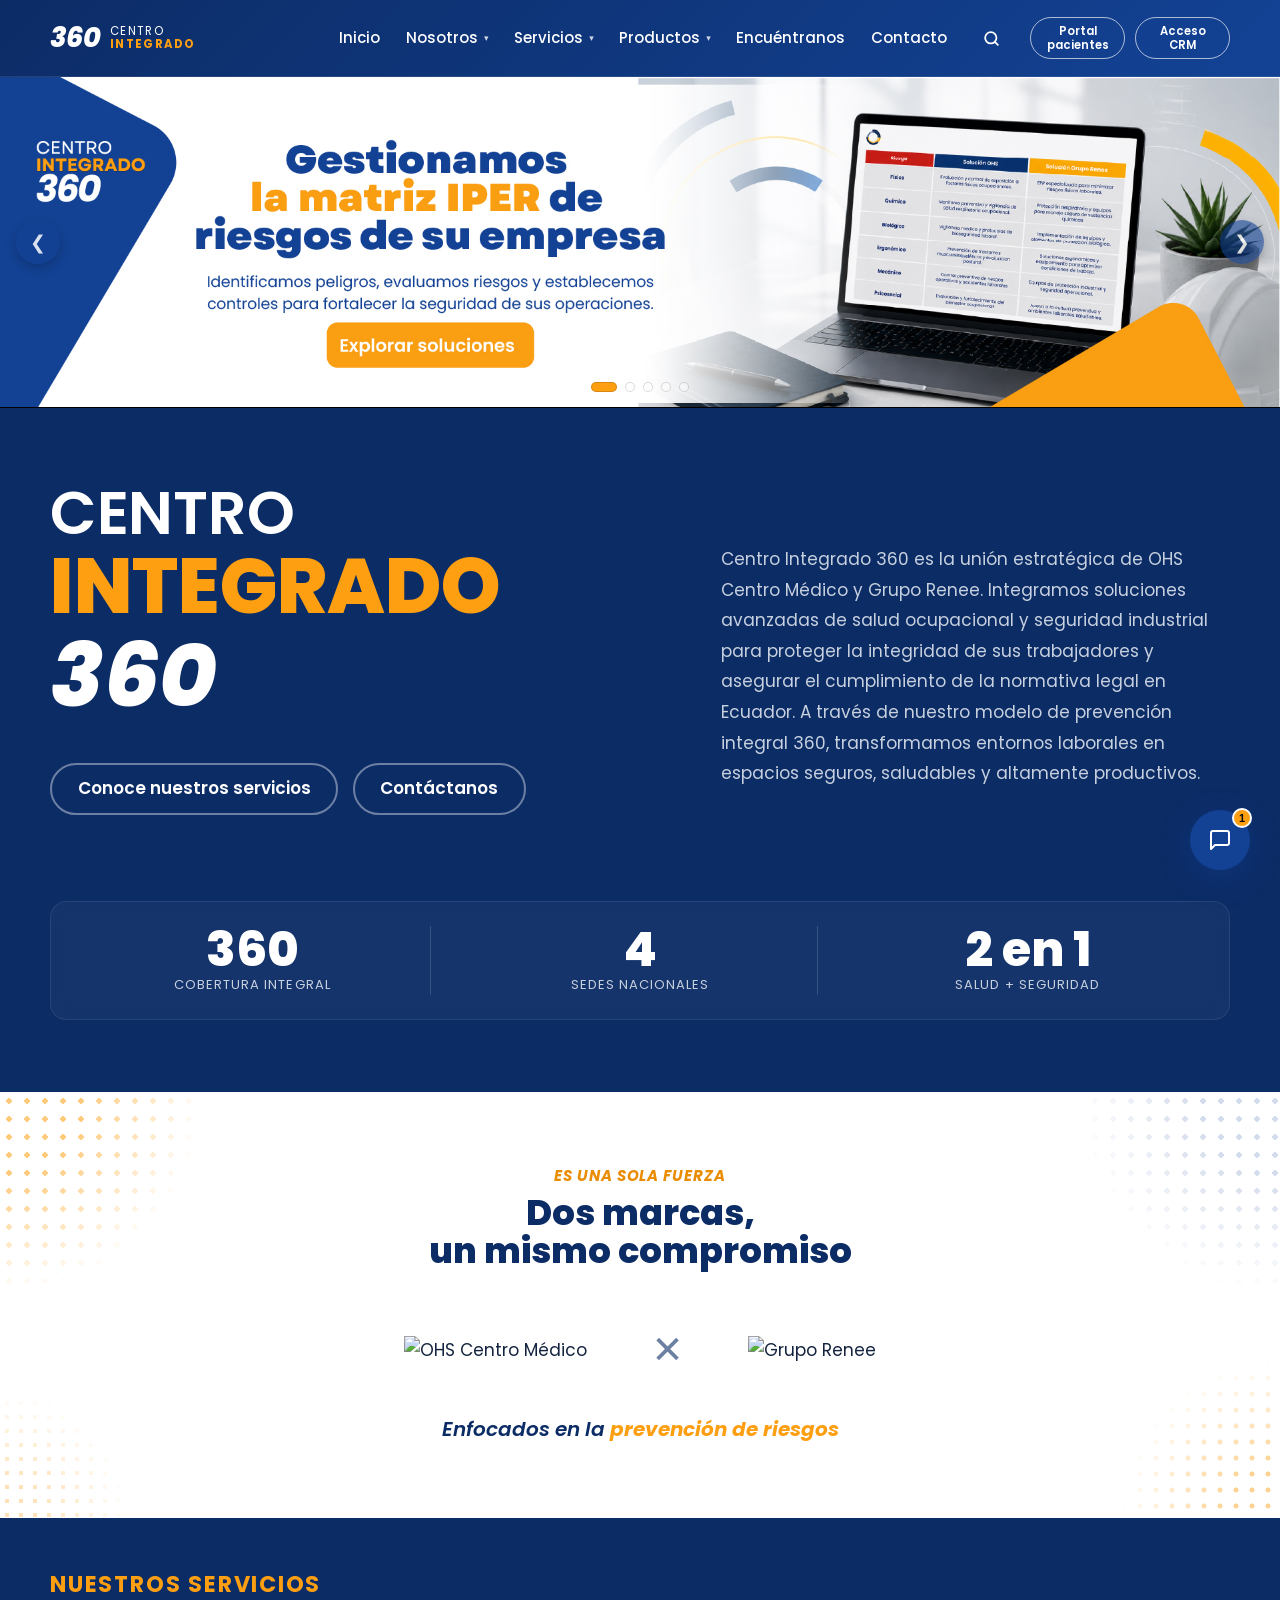
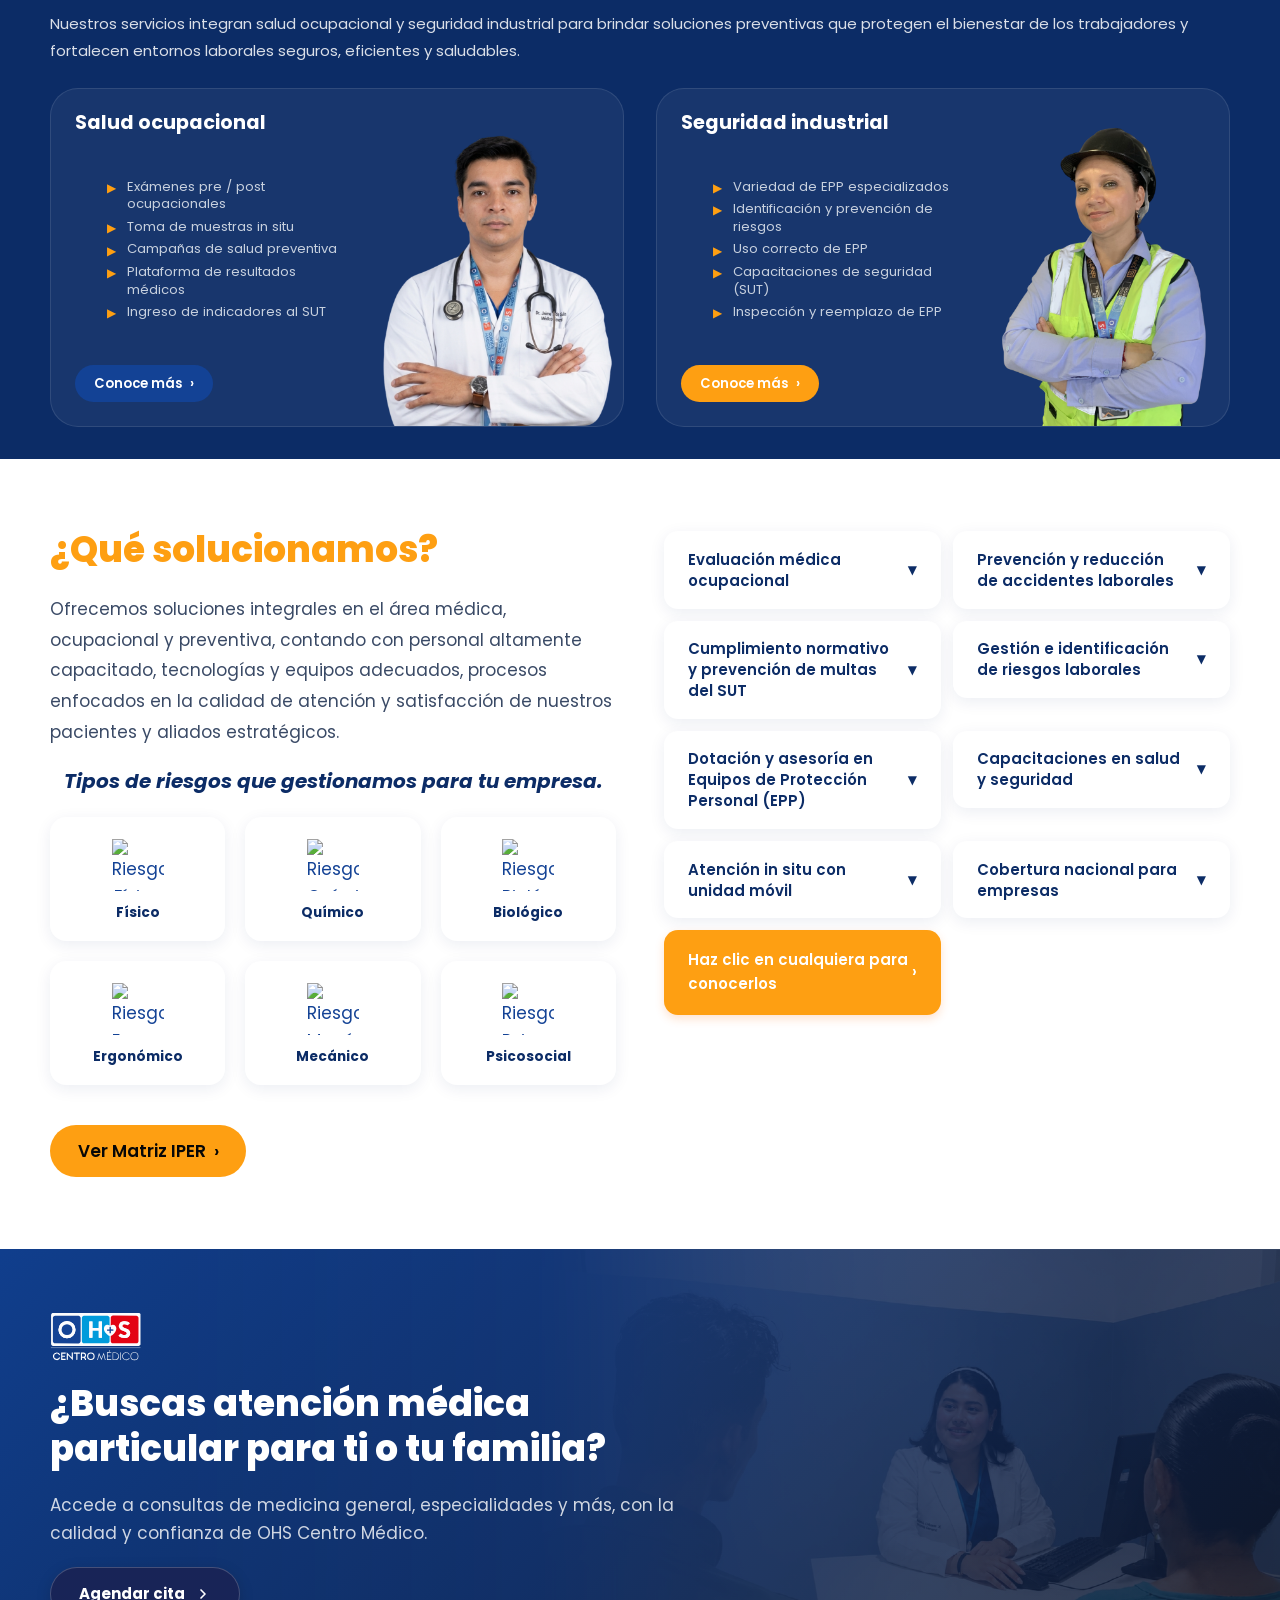
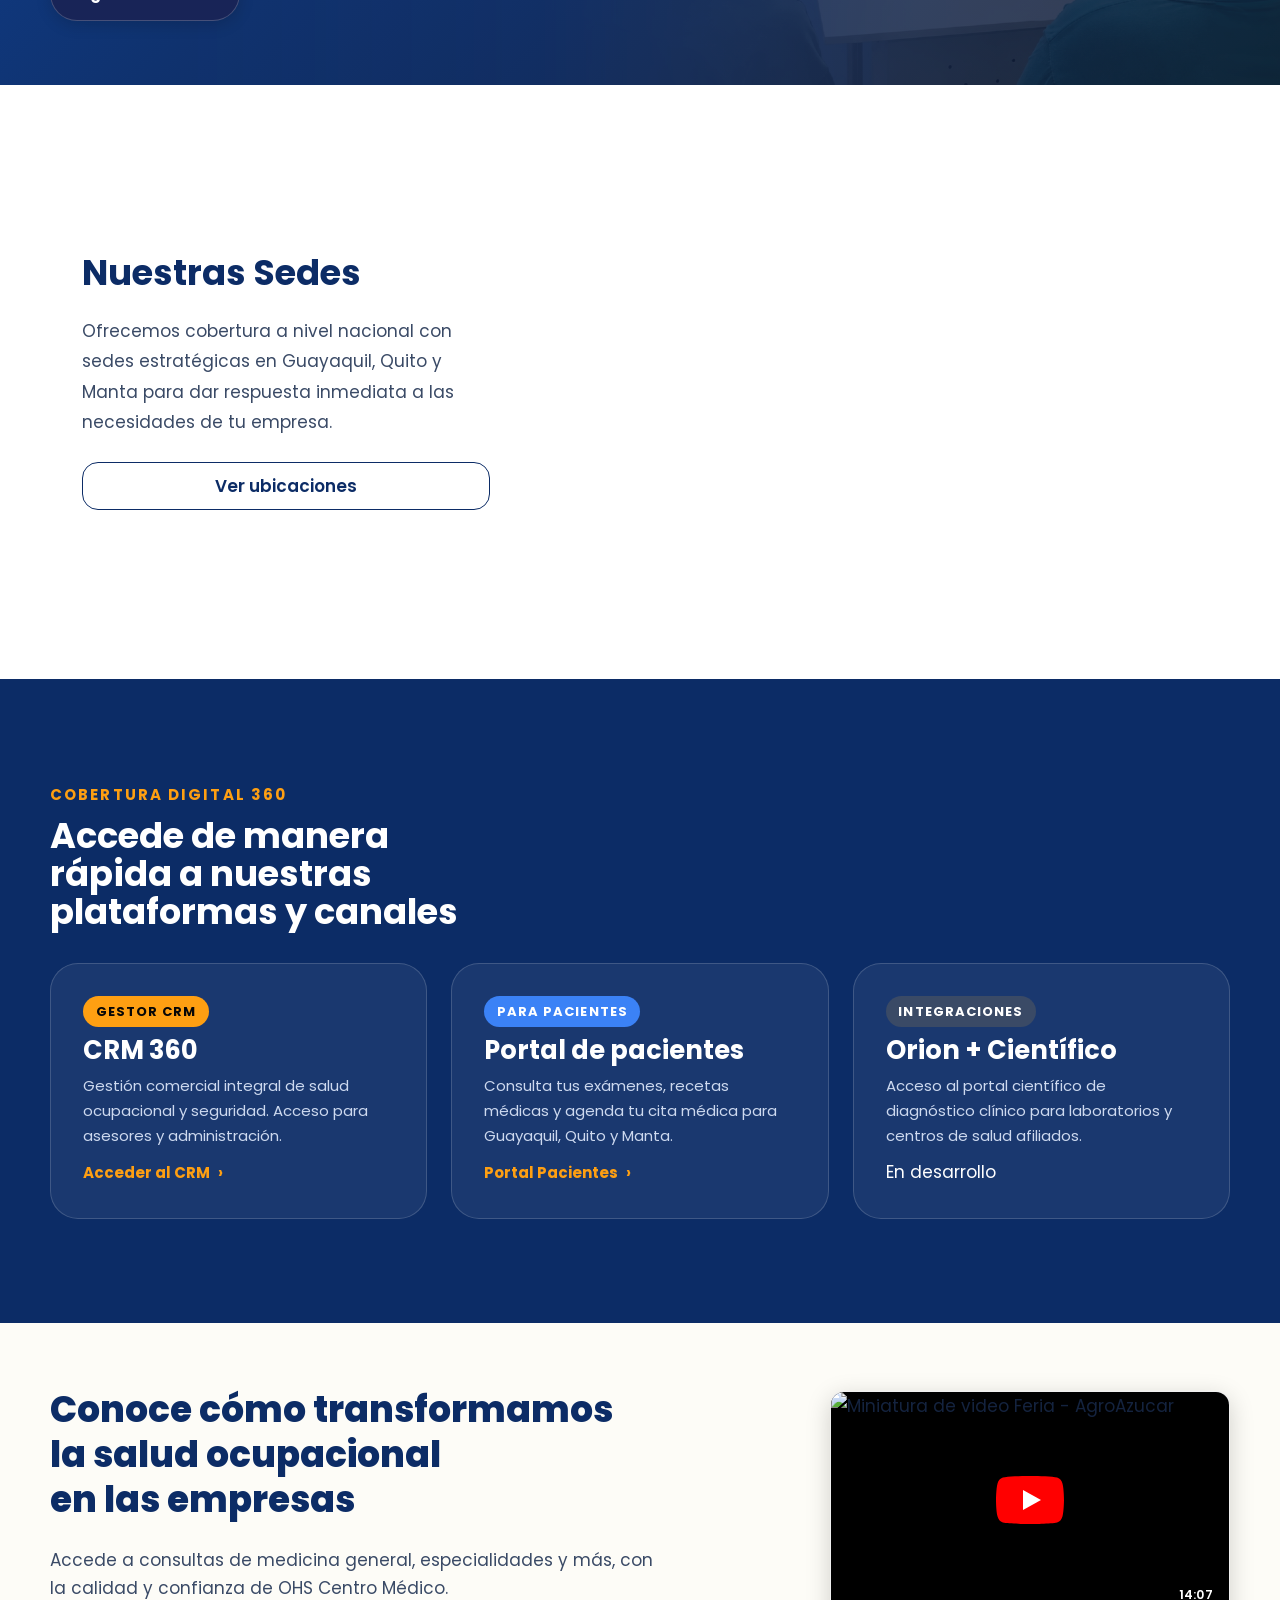
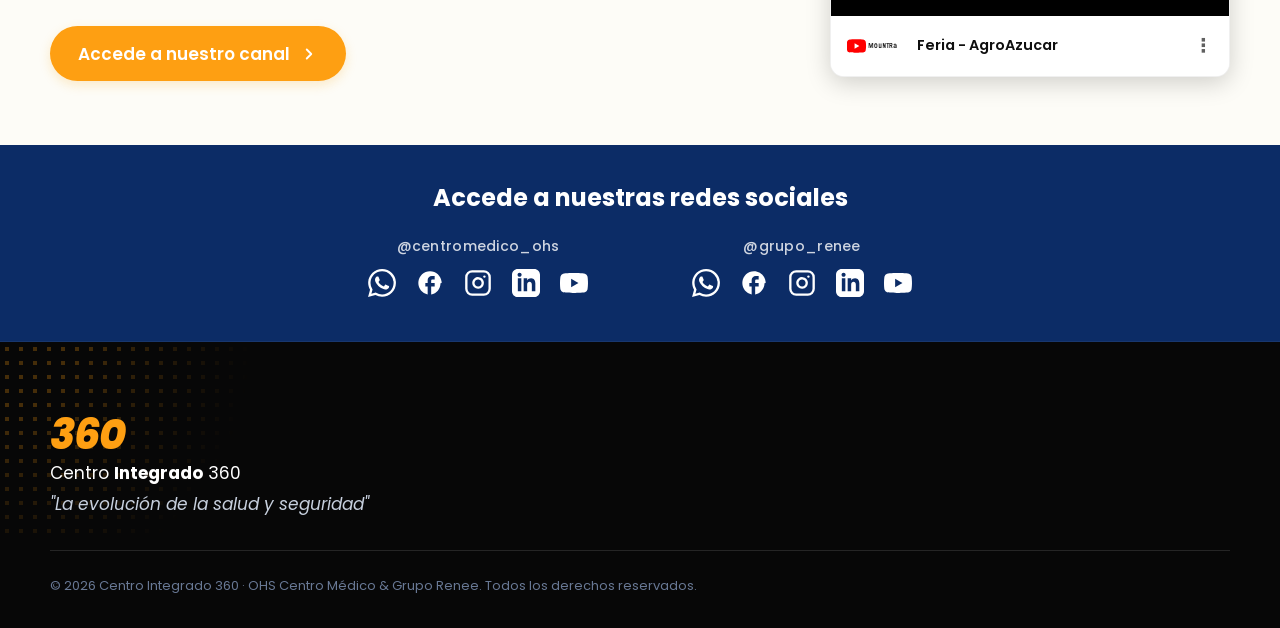
==== commit 86cea8c8: "Productos" ====
--- a/index.html
+++ b/index.html
@@ -1,4 +1,4 @@
-﻿<!DOCTYPE html>
+<!DOCTYPE html>
 <html lang="es">
 
 <head>
@@ -544,7 +544,7 @@
         <div class="social-col">
           <h3>@centromedico_ohs</h3>
           <div class="social-links">
-            <a href="https://wa.me/593992631451" target="_blank" rel="noopener" aria-label="WhatsApp OHS">
+            <a href="https://wa.me/593992602555" target="_blank" rel="noopener" aria-label="WhatsApp OHS">
               <svg viewBox="0 0 24 24" fill="currentColor">
                 <path
                   d="M17.472 14.382c-.297-.149-1.758-.867-2.03-.967-.273-.099-.471-.148-.67.15-.197.297-.767.966-.94 1.164-.173.199-.347.223-.644.075-.297-.15-1.255-.463-2.39-1.475-.883-.788-1.48-1.761-1.653-2.059-.173-.297-.018-.458.13-.606.134-.133.298-.347.446-.52.149-.174.198-.298.298-.497.099-.198.05-.371-.025-.52-.075-.149-.669-1.612-.916-2.207-.242-.579-.487-.5-.669-.51-.173-.008-.371-.01-.57-.01-.198 0-.52.074-.792.372-.272.297-1.04 1.016-1.04 2.479 0 1.462 1.065 2.875 1.213 3.074.149.198 2.096 3.2 5.077 4.487.709.306 1.262.489 1.694.625.712.227 1.36.195 1.871.118.571-.085 1.758-.719 2.006-1.413.248-.694.248-1.289.173-1.413-.074-.124-.272-.198-.57-.347m-5.421 7.403h-.004a9.87 9.87 0 01-5.031-1.378l-.361-.214-3.741.982.998-3.648-.235-.374a9.86 9.86 0 01-1.51-5.26c.001-5.45 4.436-9.884 9.888-9.884 2.64 0 5.122 1.03 6.988 2.898a9.825 9.825 0 012.893 6.994c-.003 5.45-4.437 9.884-9.885 9.884m8.413-18.297A11.815 11.815 0 0012.05 0C5.495 0 .16 5.335.157 11.892c0 2.096.547 4.142 1.588 5.945L.057 24l6.305-1.654a11.882 11.882 0 005.683 1.448h.005c6.554 0 11.89-5.335 11.893-11.893a11.821 11.821 0 00-3.48-8.413z" />
@@ -585,7 +585,7 @@
         <div class="social-col">
           <h3>@grupo_renee</h3>
           <div class="social-links">
-            <a href="https://wa.me/593984064249" target="_blank" rel="noopener" aria-label="WhatsApp Grupo Renee">
+            <a href="https://wa.me/593999856207" target="_blank" rel="noopener" aria-label="WhatsApp Grupo Renee">
               <svg viewBox="0 0 24 24" fill="currentColor">
                 <path
                   d="M17.472 14.382c-.297-.149-1.758-.867-2.03-.967-.273-.099-.471-.148-.67.15-.197.297-.767.966-.94 1.164-.173.199-.347.223-.644.075-.297-.15-1.255-.463-2.39-1.475-.883-.788-1.48-1.761-1.653-2.059-.173-.297-.018-.458.13-.606.134-.133.298-.347.446-.52.149-.174.198-.298.298-.497.099-.198.05-.371-.025-.52-.075-.149-.669-1.612-.916-2.207-.242-.579-.487-.5-.669-.51-.173-.008-.371-.01-.57-.01-.198 0-.52.074-.792.372-.272.297-1.04 1.016-1.04 2.479 0 1.462 1.065 2.875 1.213 3.074.149.198 2.096 3.2 5.077 4.487.709.306 1.262.489 1.694.625.712.227 1.36.195 1.871.118.571-.085 1.758-.719 2.006-1.413.248-.694.248-1.289.173-1.413-.074-.124-.272-.198-.57-.347m-5.421 7.403h-.004a9.87 9.87 0 01-5.031-1.378l-.361-.214-3.741.982.998-3.648-.235-.374a9.86 9.86 0 01-1.51-5.26c.001-5.45 4.436-9.884 9.888-9.884 2.64 0 5.122 1.03 6.988 2.898a9.825 9.825 0 012.893 6.994c-.003 5.45-4.437 9.884-9.885 9.884m8.413-18.297A11.815 11.815 0 0012.05 0C5.495 0 .16 5.335.157 11.892c0 2.096.547 4.142 1.588 5.945L.057 24l6.305-1.654a11.882 11.882 0 005.683 1.448h.005c6.554 0 11.89-5.335 11.893-11.893a11.821 11.821 0 00-3.48-8.413z" />
@@ -635,6 +635,10 @@
         <span class="brand-360 brand-360--lg">360</span>
         <p>Centro <strong>Integrado</strong> 360</p>
         <p class="footer-claim">"La evolución de la salud y seguridad"</p>
+      </div>
+      <div class="footer-logos">
+        <img src="assets/img/Iconos/logos/ohs logo.svg" alt="OHS Centro Médico" loading="lazy" />
+        <img src="assets/img/Iconos/logos/grupo renee logo.svg" alt="Grupo Renee" loading="lazy" />
       </div>
       <p class="footer-legal">© <span id="year"></span> Centro Integrado 360 · OHS Centro Médico &amp; Grupo Renee.
         Todos los derechos reservados.</p>
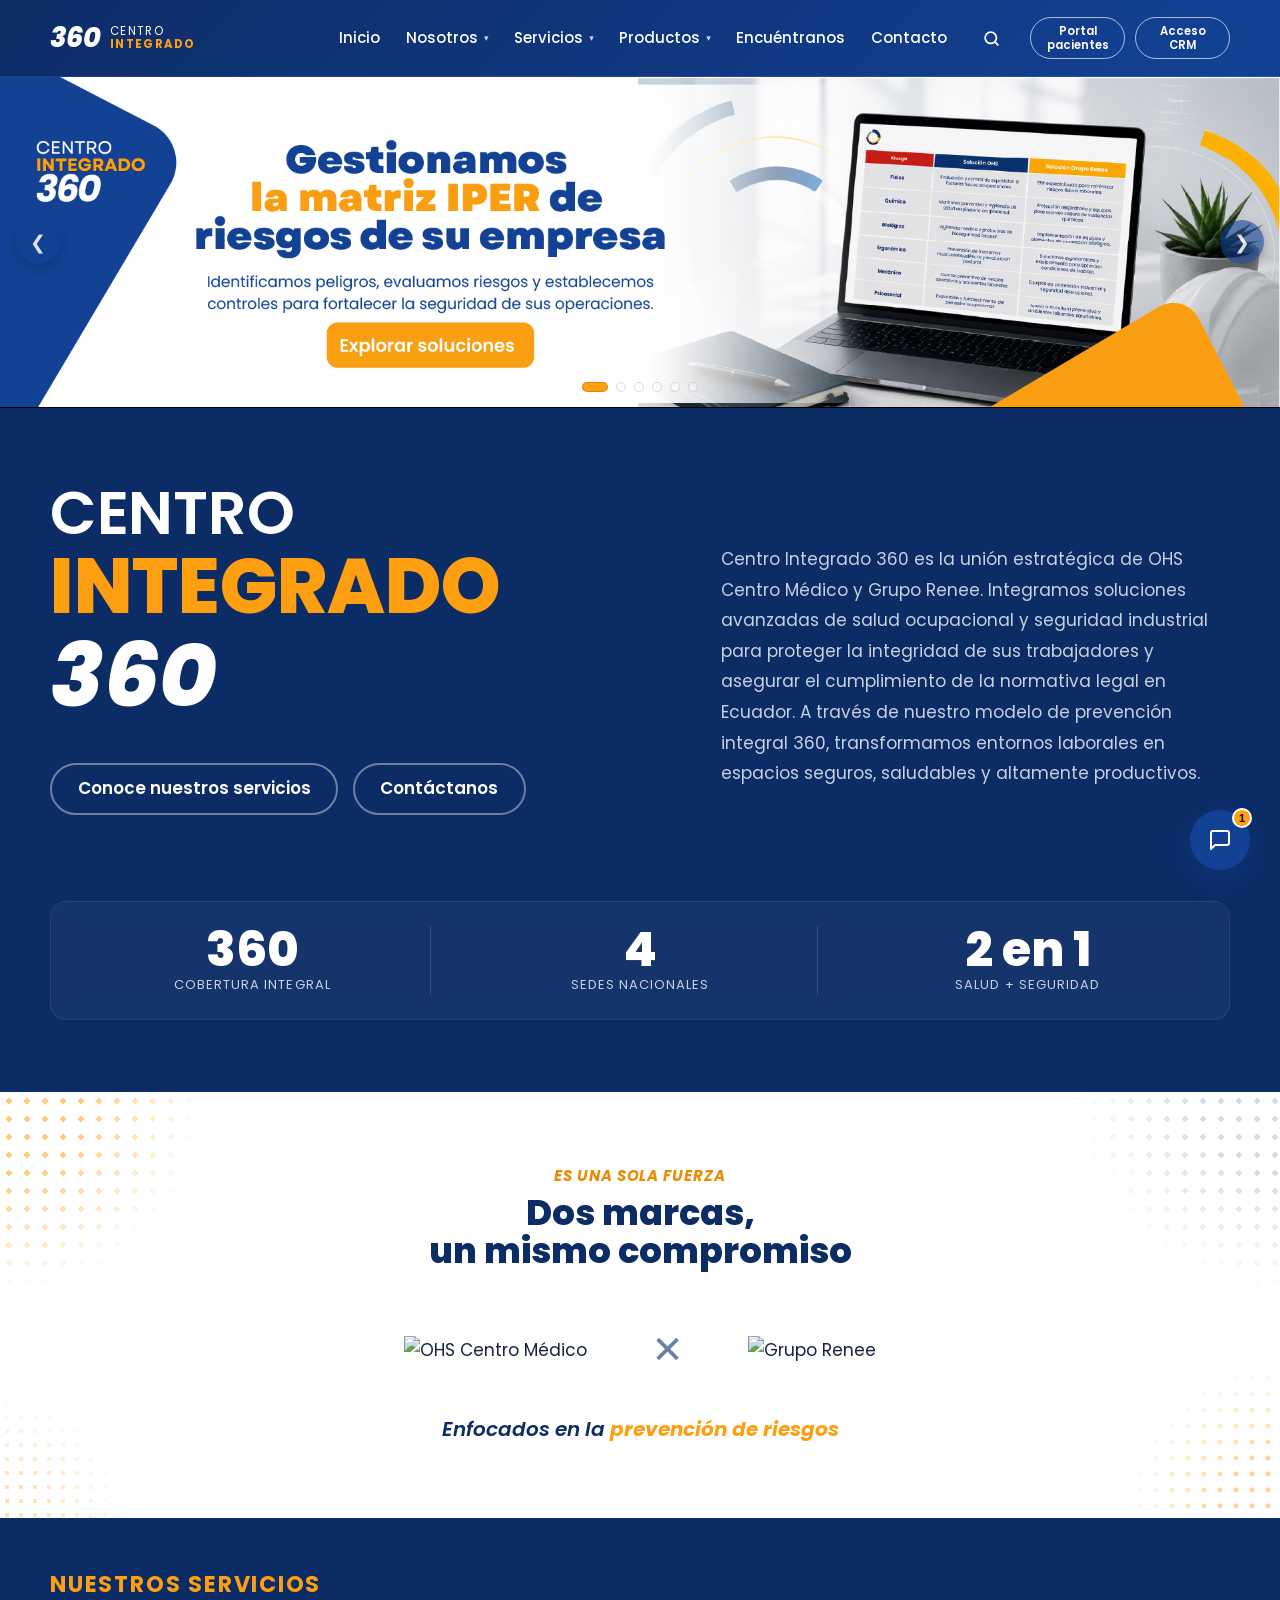
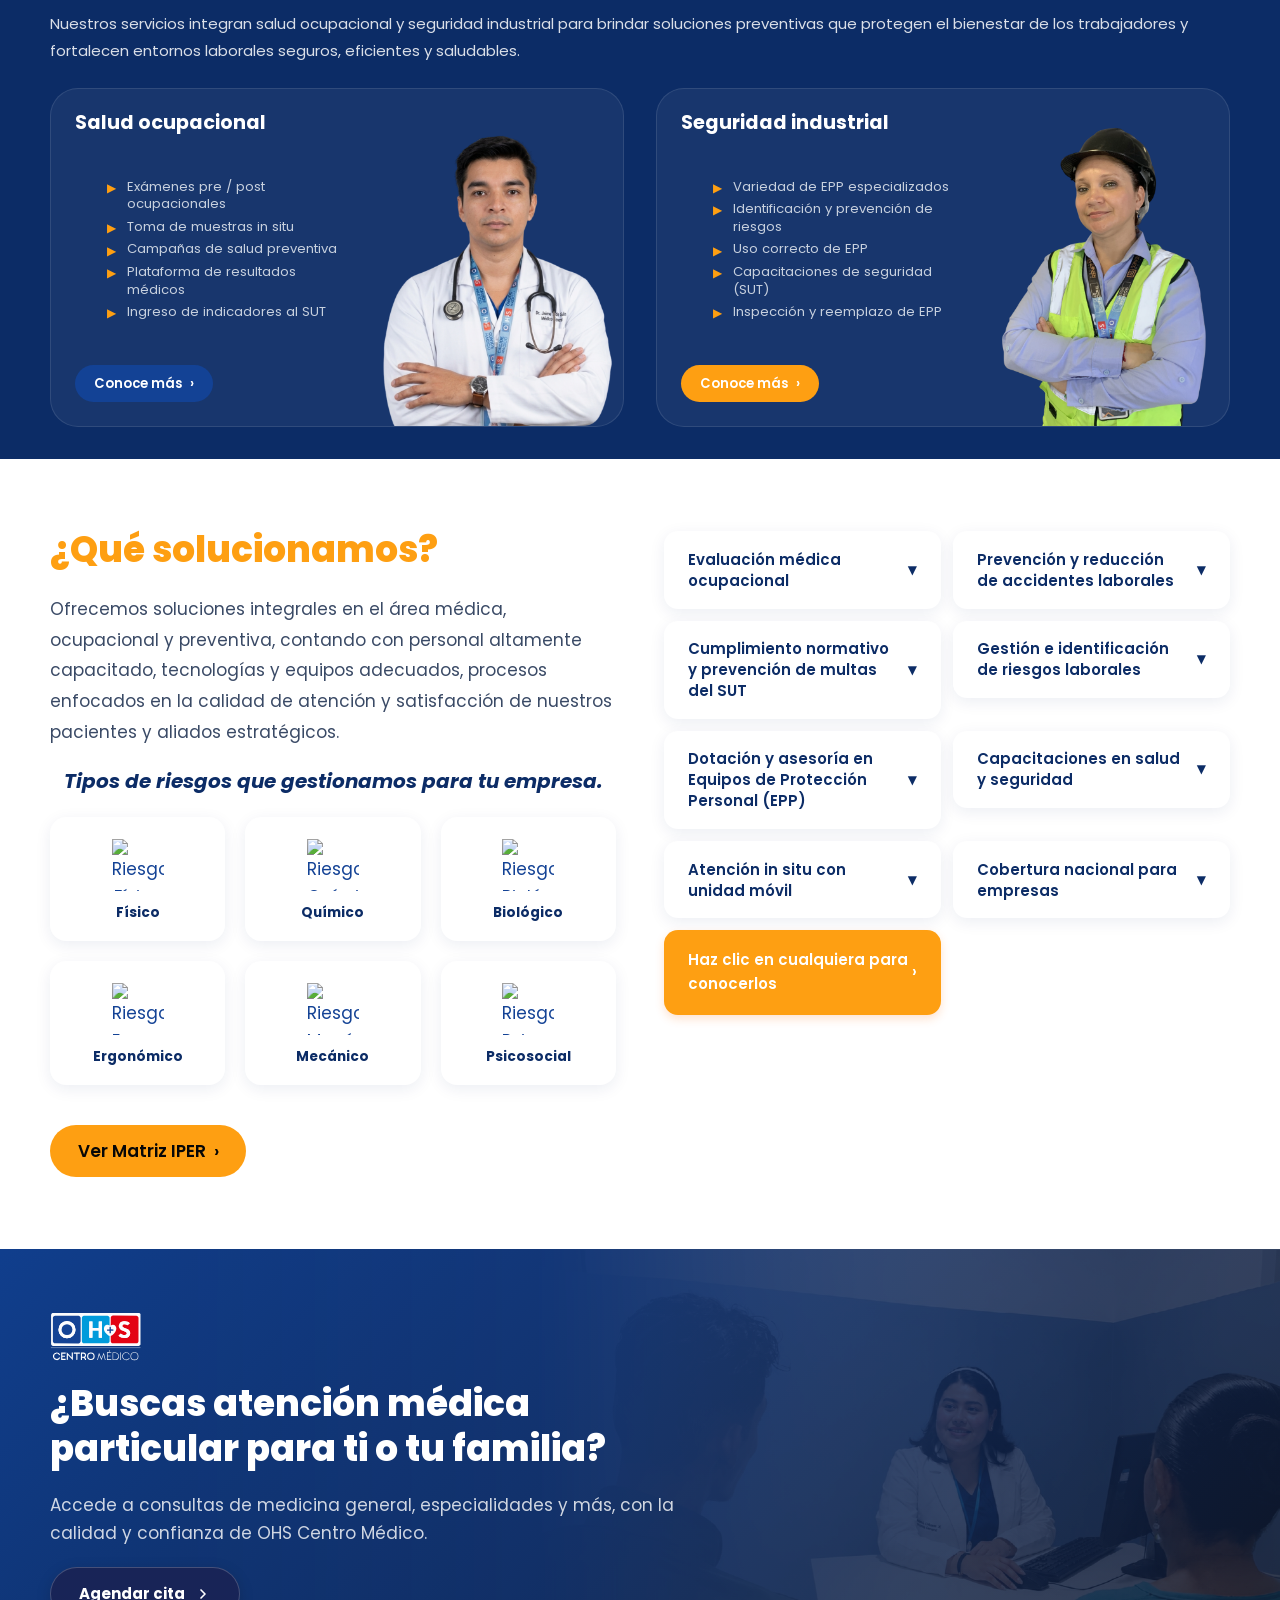
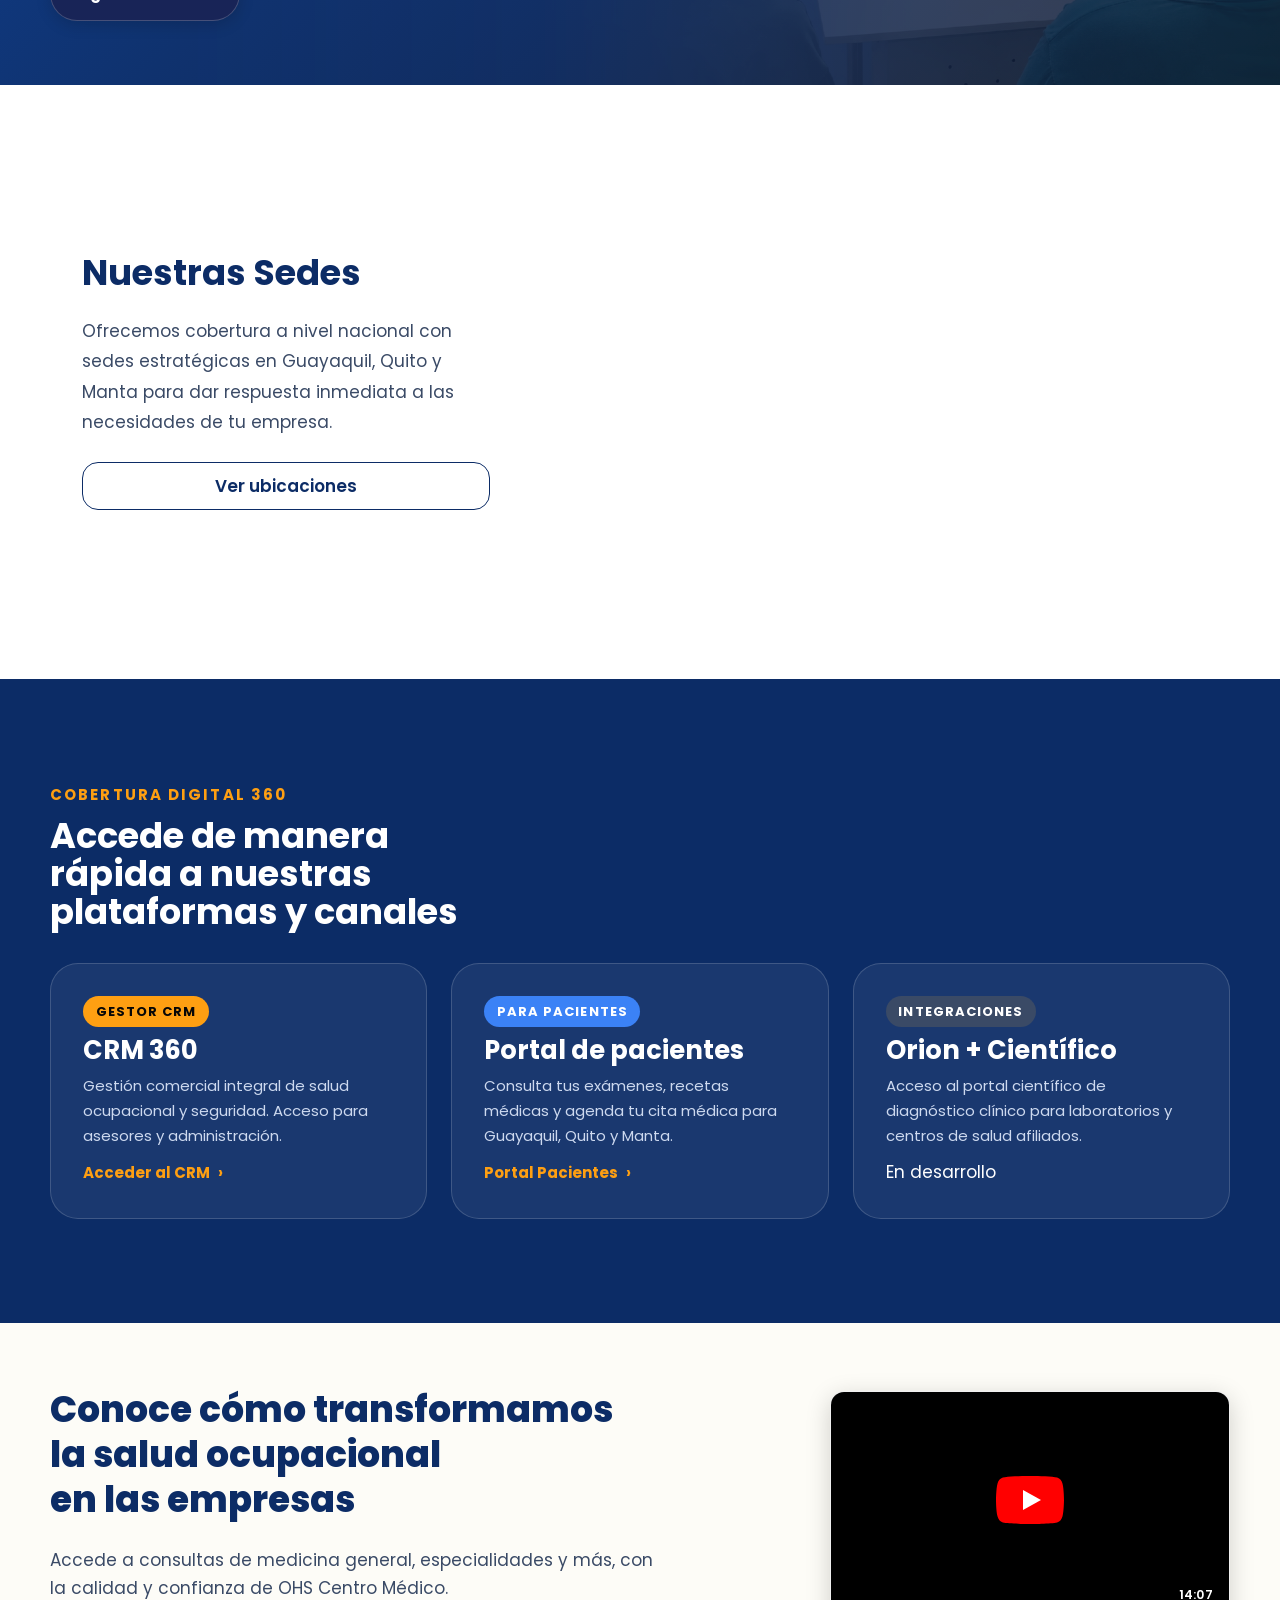
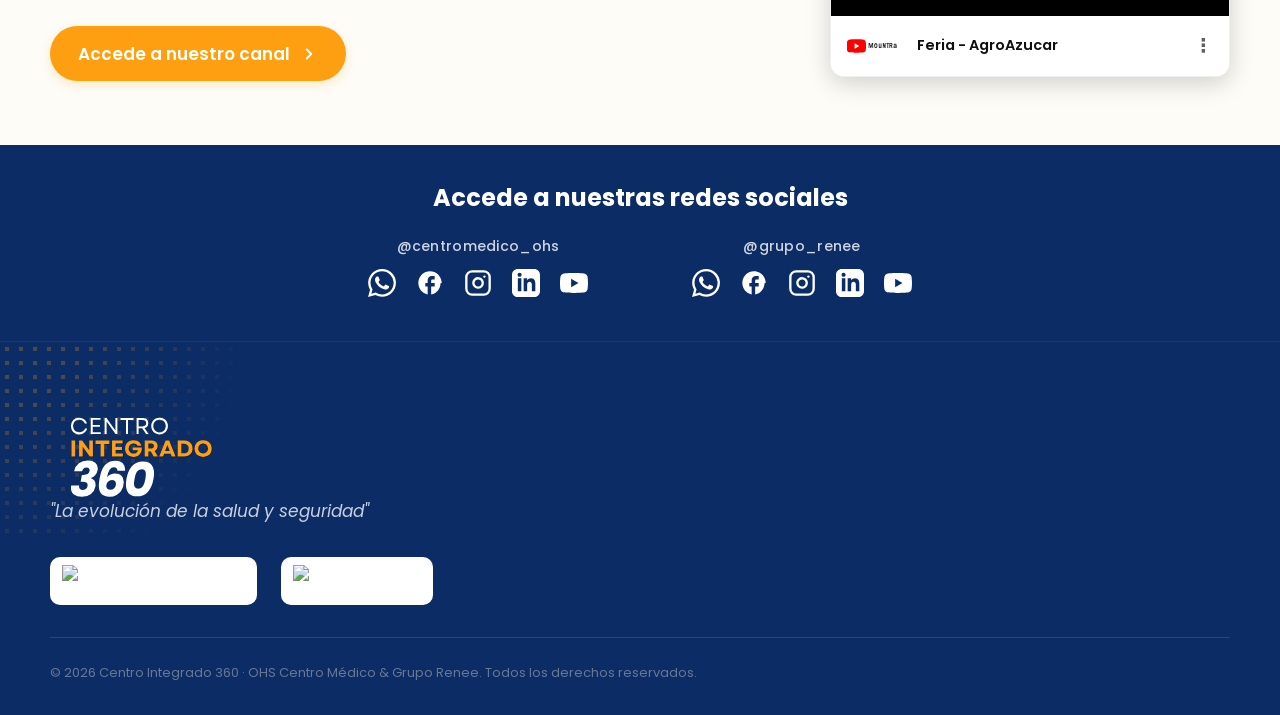
==== commit f0f1e2db: "Productos" ====
--- a/index.html
+++ b/index.html
@@ -124,6 +124,9 @@
           </div>
           <div class="slide">
             <img src="assets/img/Homepage/banner5.jpeg" alt="Centro Integrado 360 - Banner principal 5" />
+          </div>
+          <div class="slide">
+            <img src="assets/img/Homepage/banner8.png" alt="Centro Integrado 360 - Banner principal 8" />
           </div>
         </div>
         <button class="slider-btn prev-btn" id="prevSlideBtn" aria-label="Anterior">&#10094;</button>
@@ -415,7 +418,8 @@
     <section class="particulares-banner" aria-labelledby="part-banner-title">
       <div class="container part-banner-inner">
         <div class="part-banner-content">
-          <img src="assets/img/Iconos/logos/ohs blanco logo.svg" alt="OHS Centro Médico Logo" class="part-banner-logo" />
+          <img src="assets/img/Iconos/logos/ohs blanco logo.svg" alt="OHS Centro Médico Logo"
+            class="part-banner-logo" />
           <h2 id="part-banner-title" class="part-banner-title">¿Buscas atención médica particular para ti o tu familia?
           </h2>
           <p class="part-banner-desc">Accede a consultas de medicina general, especialidades y más, con la calidad y
@@ -632,13 +636,12 @@
     <div class="footer-dots" aria-hidden="true"></div>
     <div class="container footer-inner">
       <div class="footer-brand">
-        <span class="brand-360 brand-360--lg">360</span>
-        <p>Centro <strong>Integrado</strong> 360</p>
+        <img src="assets/img/Iconos/logos/centro integrado blanco.svg" alt="Centro Integrado 360" class="footer-logo-main" loading="lazy" />
         <p class="footer-claim">"La evolución de la salud y seguridad"</p>
       </div>
       <div class="footer-logos">
-        <img src="assets/img/Iconos/logos/ohs logo.svg" alt="OHS Centro Médico" loading="lazy" />
-        <img src="assets/img/Iconos/logos/grupo renee logo.svg" alt="Grupo Renee" loading="lazy" />
+        <img src="assets/img/logo-ohs.png" alt="OHS Centro Médico" loading="lazy" />
+        <img src="assets/img/logo-renee.png" alt="Grupo Renee" loading="lazy" />
       </div>
       <p class="footer-legal">© <span id="year"></span> Centro Integrado 360 · OHS Centro Médico &amp; Grupo Renee.
         Todos los derechos reservados.</p>
--- a/assets/css/styles.css
+++ b/assets/css/styles.css
@@ -1911,7 +1911,7 @@
 
 /* ---------------- Footer ---------------- */
 .site-footer {
-  background: var(--negro);
+  background: var(--azul-900);
   color: var(--blanco);
   padding: var(--sp-6) 0 var(--sp-4);
   position: relative;
@@ -1939,6 +1939,14 @@
   display: flex;
   flex-direction: column;
   gap: .2rem;
+}
+
+.footer-logo-main {
+  height: 180px;
+  width: auto;
+  align-self: flex-start;
+  margin-top: -50px;
+  margin-bottom: -50px;
 }
 
 .brand-360--lg {
--- a/assets/css/styles-home.css
+++ b/assets/css/styles-home.css
@@ -1017,11 +1017,7 @@
     flex-shrink: 0;
 }
 
-/* ===================== FOOTER — QUITAR LOGOS ===================== */
-
-.footer-logos {
-    display: none !important;
-}
+/* ===================== FOOTER — LOGOS VISIBILITY ===================== */
 
 /* ===================== BANNER OVERRIDES FOR RESPONSIVE ===================== */
 @media (max-width: 980px) {
